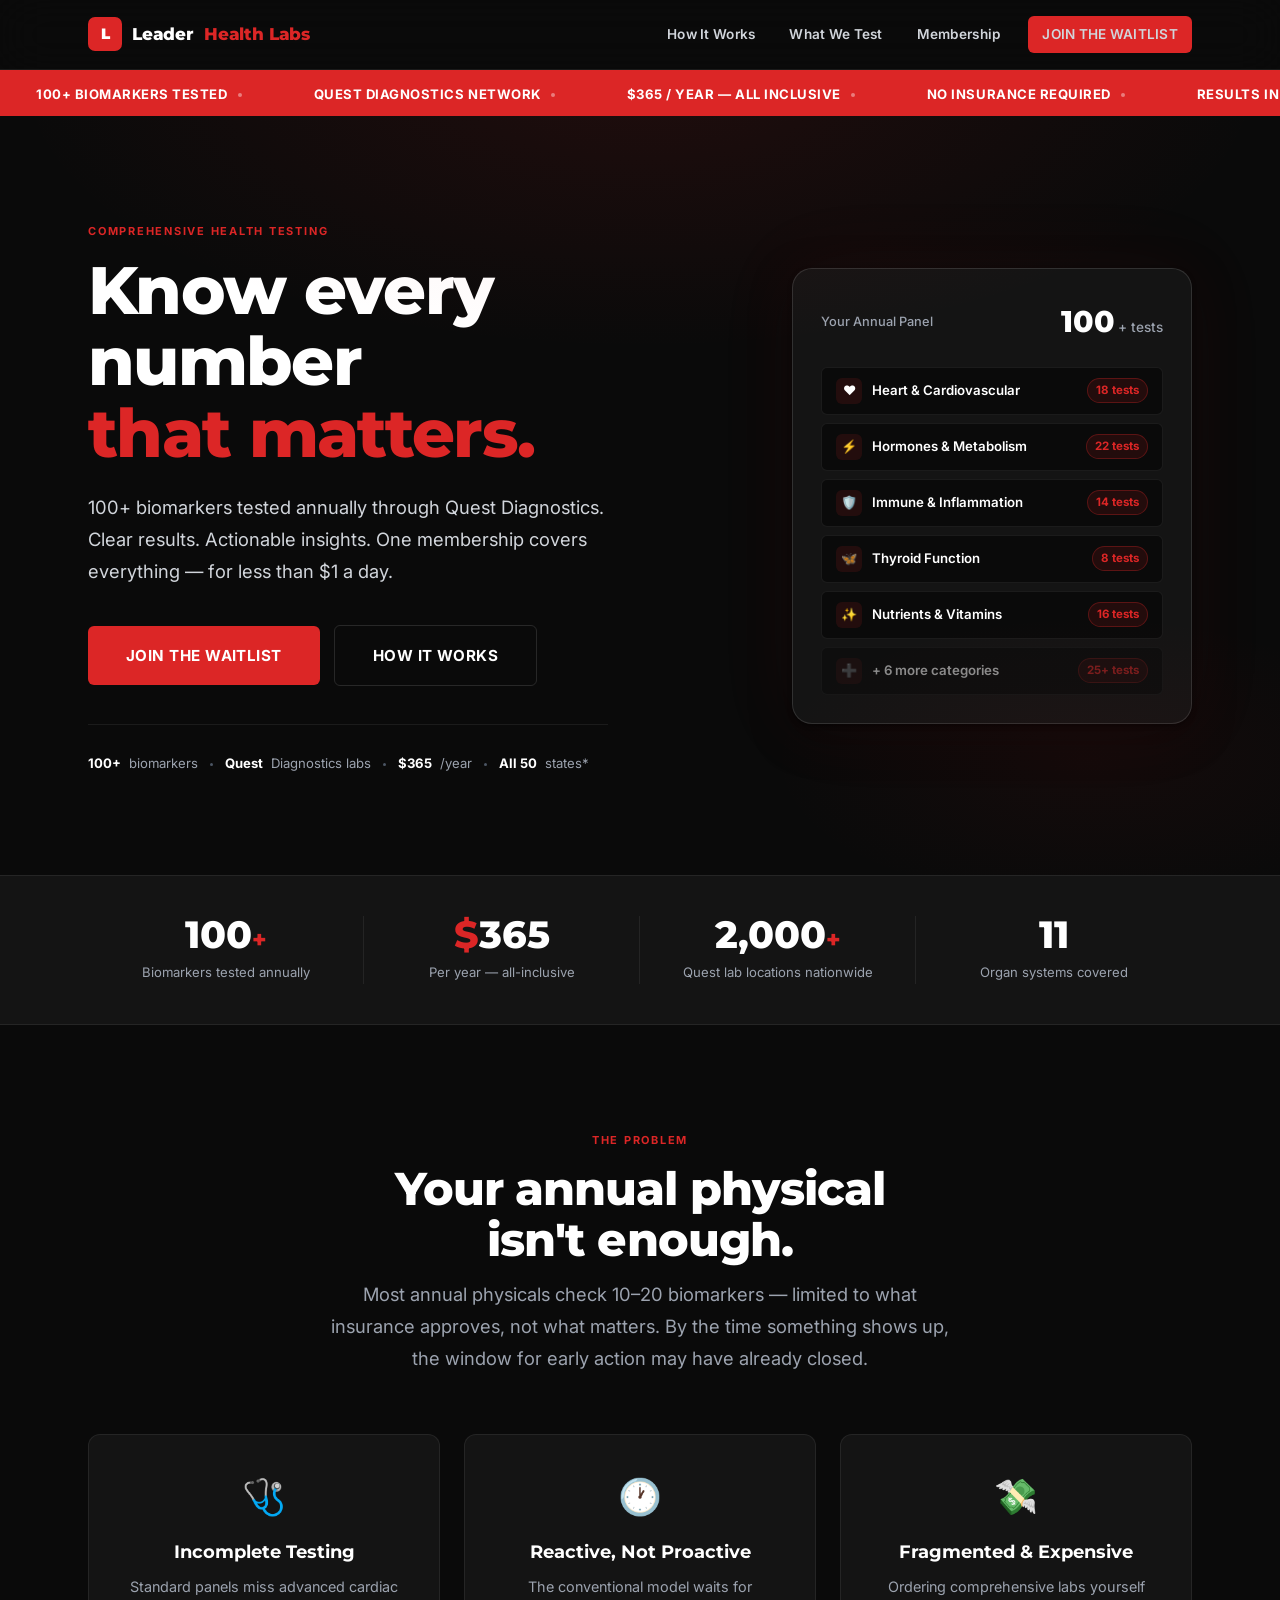
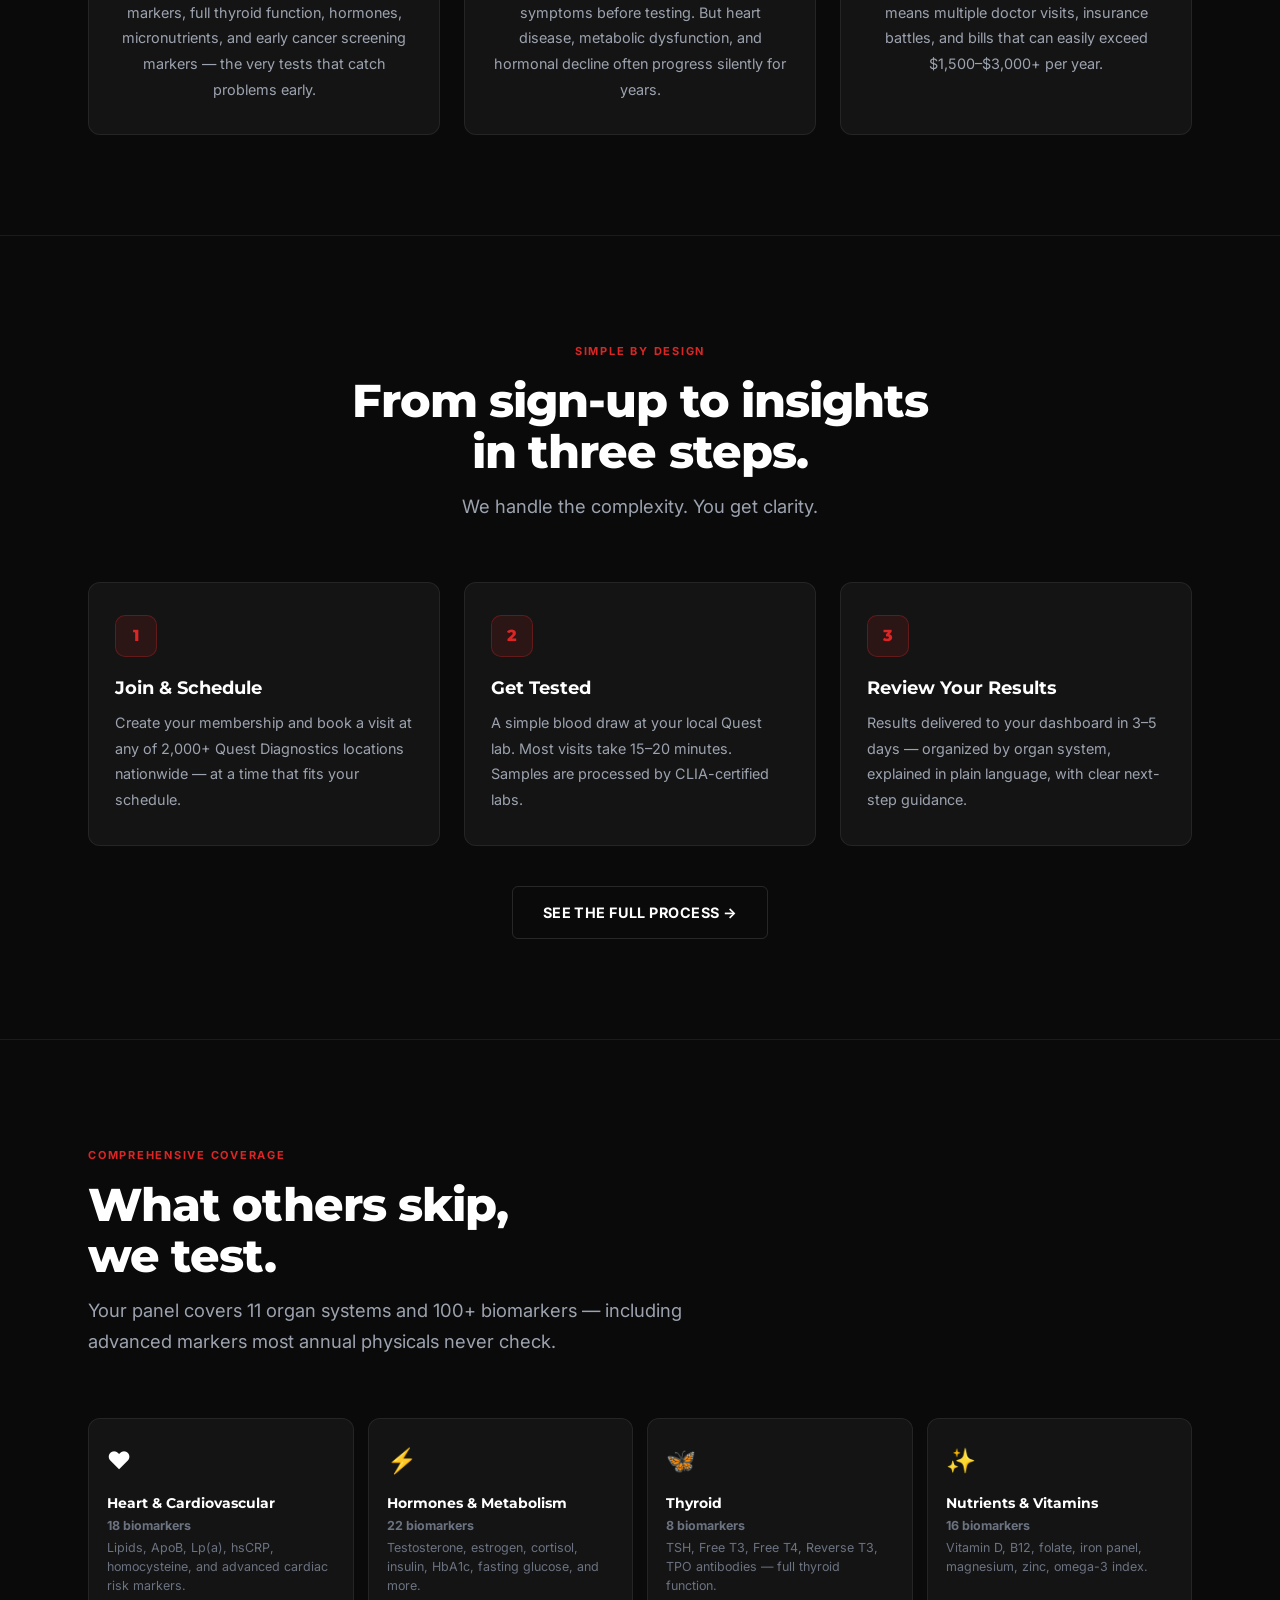
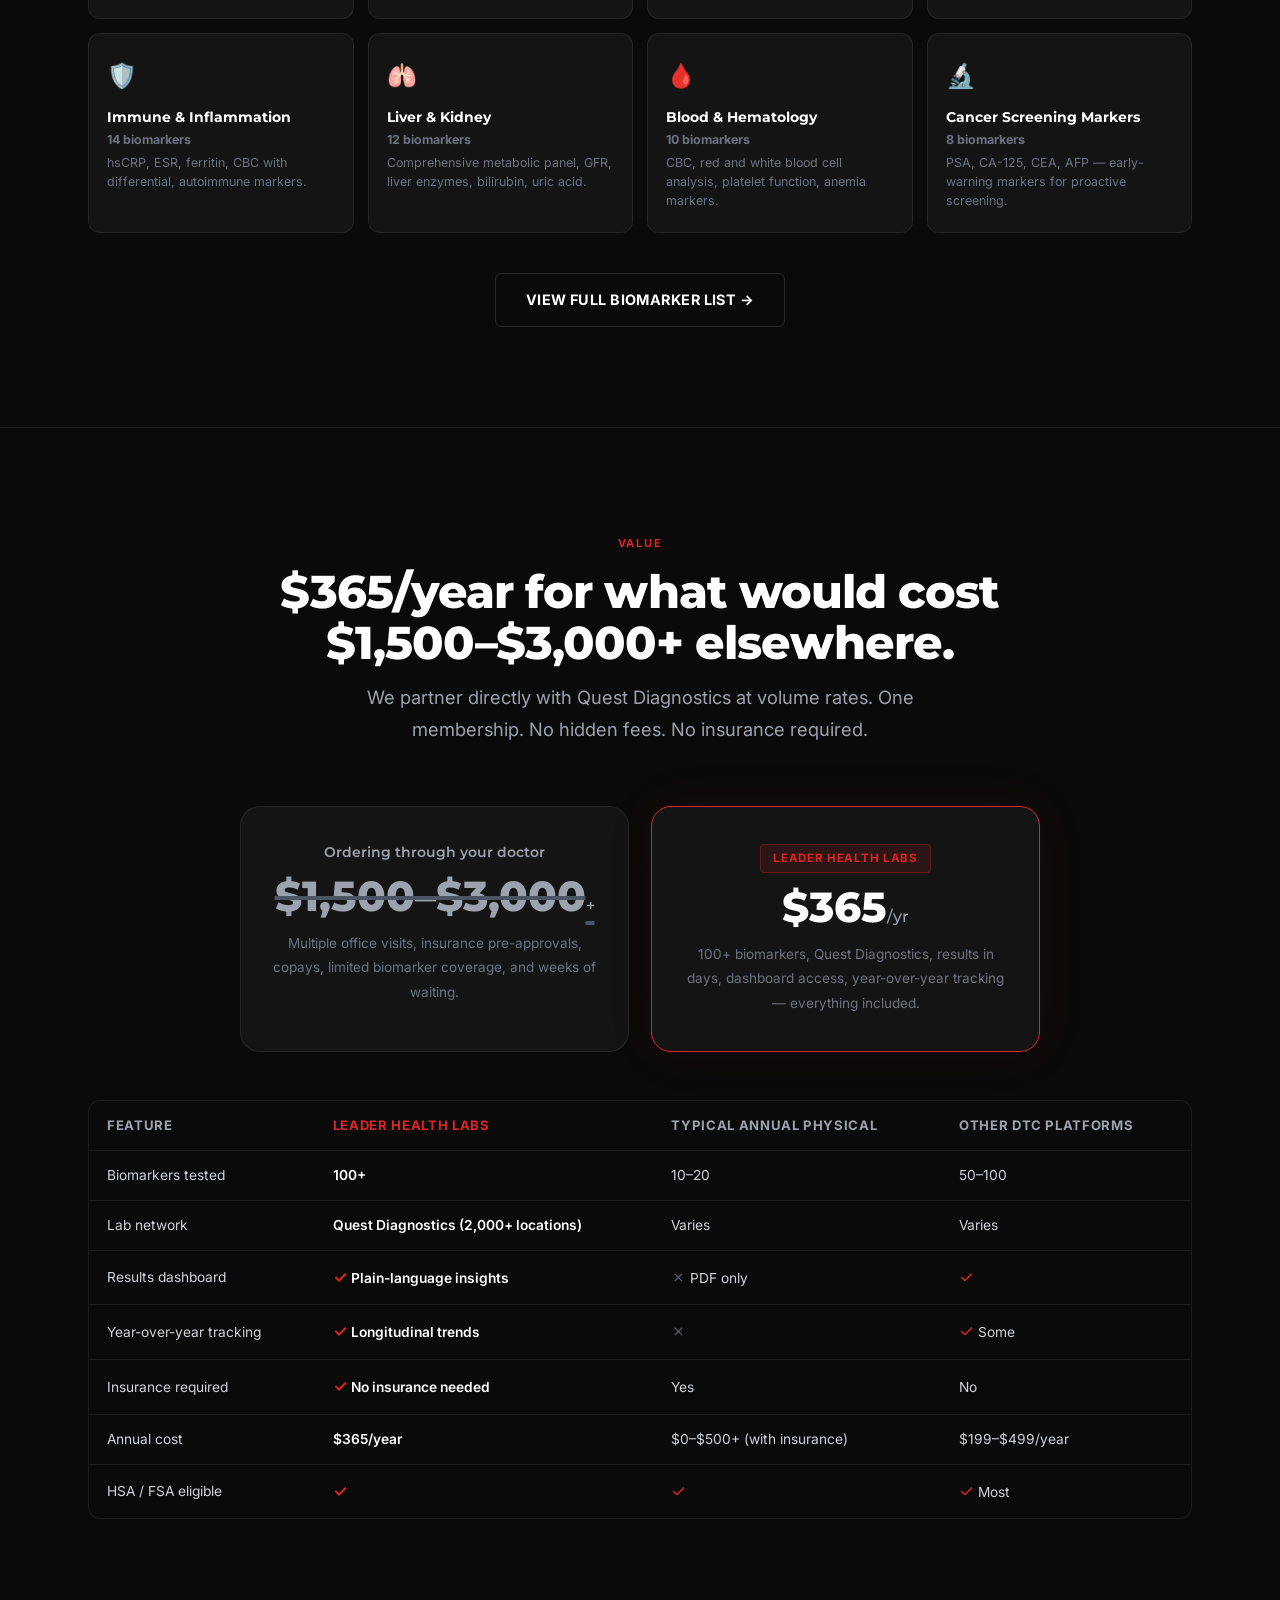
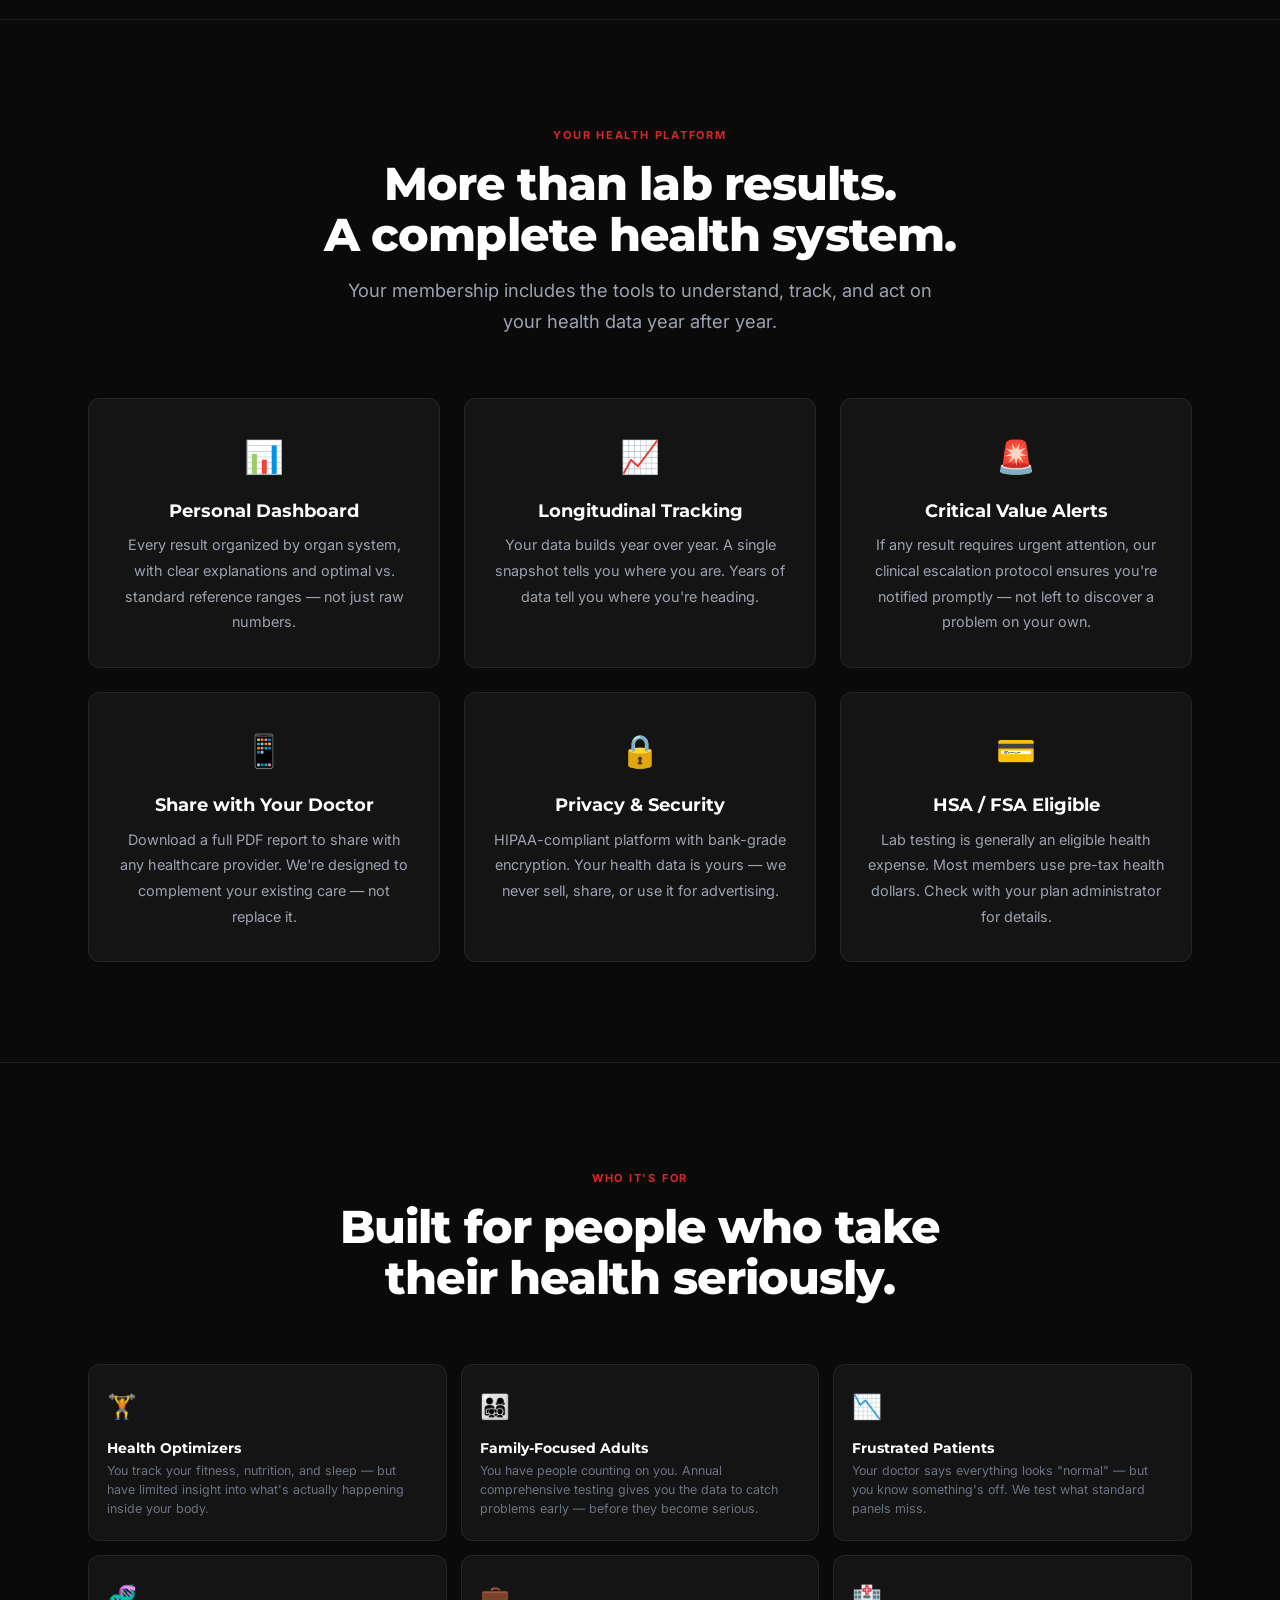
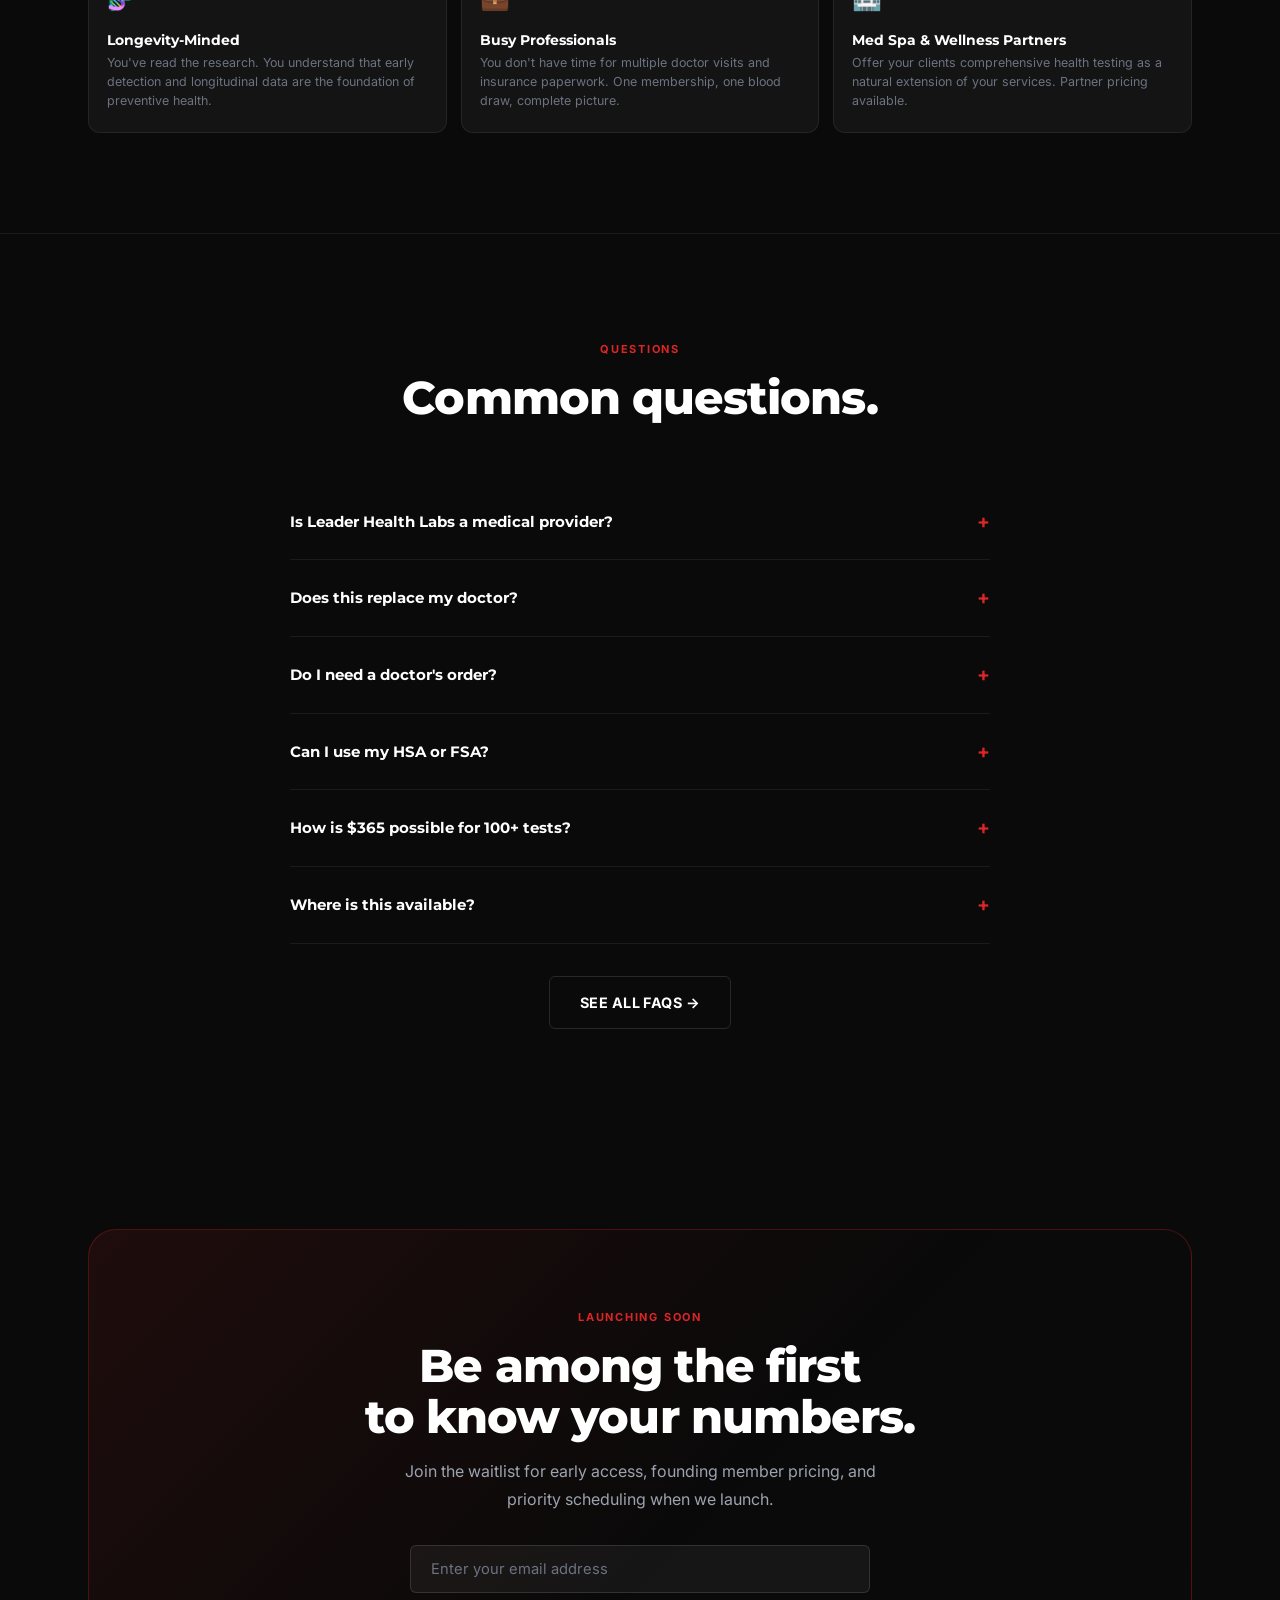
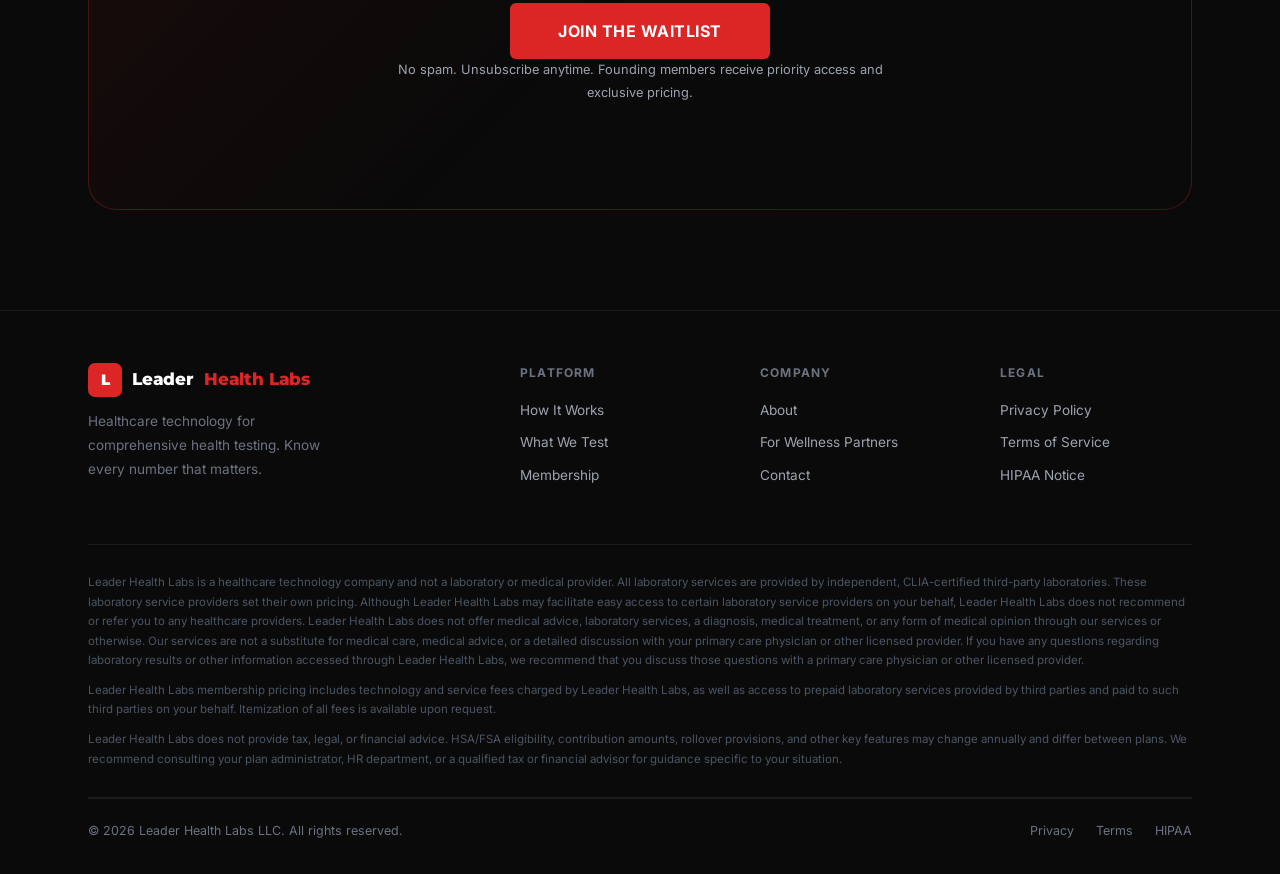
==== index.html @ d46fe55e "Initial Leader Health Labs Website" ====
<!DOCTYPE html>
<html lang="en">
<head>
  <meta charset="UTF-8">
  <meta name="viewport" content="width=device-width, initial-scale=1.0">
  <title>Leader Health Labs — Know Every Number That Matters</title>
  <meta name="description" content="100+ biomarkers. $365/year. Comprehensive health testing through Quest Diagnostics — results you can understand and act on.">
  <link rel="stylesheet" href="styles.css">
  <link rel="preconnect" href="https://fonts.googleapis.com">
  <link rel="preconnect" href="https://fonts.gstatic.com" crossorigin>
</head>
<body>

<!-- ===== NAVIGATION ===== -->
<nav>
  <div class="nav-inner">
    <a href="index.html" class="nav-logo">
      <div class="logo-mark">L</div>
      Leader <span>Health Labs</span>
    </a>
    <div class="nav-links" id="navLinks">
      <a href="how-it-works.html">How It Works</a>
      <a href="what-we-test.html">What We Test</a>
      <a href="membership.html">Membership</a>
      <a href="#waitlist" class="btn btn-primary nav-cta">Join the Waitlist</a>
    </div>
    <button class="nav-toggle" onclick="document.getElementById('navLinks').classList.toggle('open')" aria-label="Menu">
      <svg width="22" height="22" viewBox="0 0 24 24" fill="none" stroke="currentColor" stroke-width="2"><line x1="3" y1="6" x2="21" y2="6"/><line x1="3" y1="12" x2="21" y2="12"/><line x1="3" y1="18" x2="21" y2="18"/></svg>
    </button>
  </div>
</nav>

<!-- ===== TICKER BAR ===== -->
<div class="ticker-bar">
  <div class="ticker-inner">
    <span class="ticker-item">100+ Biomarkers Tested <span class="ticker-dot"></span></span>
    <span class="ticker-item">Quest Diagnostics Network <span class="ticker-dot"></span></span>
    <span class="ticker-item">$365 / Year — All Inclusive <span class="ticker-dot"></span></span>
    <span class="ticker-item">No Insurance Required <span class="ticker-dot"></span></span>
    <span class="ticker-item">Results in 3–5 Days <span class="ticker-dot"></span></span>
    <span class="ticker-item">2,000+ Lab Locations <span class="ticker-dot"></span></span>
    <span class="ticker-item">100+ Biomarkers Tested <span class="ticker-dot"></span></span>
    <span class="ticker-item">Quest Diagnostics Network <span class="ticker-dot"></span></span>
    <span class="ticker-item">$365 / Year — All Inclusive <span class="ticker-dot"></span></span>
    <span class="ticker-item">No Insurance Required <span class="ticker-dot"></span></span>
    <span class="ticker-item">Results in 3–5 Days <span class="ticker-dot"></span></span>
    <span class="ticker-item">2,000+ Lab Locations <span class="ticker-dot"></span></span>
  </div>
</div>

<!-- ===== HERO ===== -->
<section class="hero">
  <div class="hero-bg"></div>
  <div class="container">
    <div class="hero-grid">
      <div class="hero-content">
        <div class="eyebrow">Comprehensive Health Testing</div>
        <h1>Know every number<br><em>that matters.</em></h1>
        <p class="lead">100+ biomarkers tested annually through Quest Diagnostics. Clear results. Actionable insights. One membership covers everything — for less than $1 a day.</p>
        <div class="hero-actions">
          <a href="#waitlist" class="btn btn-primary btn-lg">Join the Waitlist</a>
          <a href="how-it-works.html" class="btn btn-outline btn-lg">How It Works</a>
        </div>
        <div class="hero-trust">
          <div class="hero-trust-item"><strong>100+</strong> biomarkers</div>
          <div class="trust-dot"></div>
          <div class="hero-trust-item"><strong>Quest</strong> Diagnostics labs</div>
          <div class="trust-dot"></div>
          <div class="hero-trust-item"><strong>$365</strong>/year</div>
          <div class="trust-dot"></div>
          <div class="hero-trust-item"><strong>All 50</strong> states*</div>
        </div>
      </div>

      <div class="hero-visual">
        <div class="biomarker-card">
          <div class="biomarker-card-header">
            <h4>Your Annual Panel</h4>
            <div>
              <div class="biomarker-count">100<span>+ tests</span></div>
            </div>
          </div>
          <div class="biomarker-rows">
            <div class="biomarker-row">
              <div class="biomarker-row-left">
                <div class="bm-icon">❤️</div>
                <span class="bm-name">Heart &amp; Cardiovascular</span>
              </div>
              <span class="bm-count">18 tests</span>
            </div>
            <div class="biomarker-row">
              <div class="biomarker-row-left">
                <div class="bm-icon">⚡</div>
                <span class="bm-name">Hormones &amp; Metabolism</span>
              </div>
              <span class="bm-count">22 tests</span>
            </div>
            <div class="biomarker-row">
              <div class="biomarker-row-left">
                <div class="bm-icon">🛡️</div>
                <span class="bm-name">Immune &amp; Inflammation</span>
              </div>
              <span class="bm-count">14 tests</span>
            </div>
            <div class="biomarker-row">
              <div class="biomarker-row-left">
                <div class="bm-icon">🦋</div>
                <span class="bm-name">Thyroid Function</span>
              </div>
              <span class="bm-count">8 tests</span>
            </div>
            <div class="biomarker-row">
              <div class="biomarker-row-left">
                <div class="bm-icon">✨</div>
                <span class="bm-name">Nutrients &amp; Vitamins</span>
              </div>
              <span class="bm-count">16 tests</span>
            </div>
            <div class="biomarker-row" style="opacity:0.5;">
              <div class="biomarker-row-left">
                <div class="bm-icon">➕</div>
                <span class="bm-name">+ 6 more categories</span>
              </div>
              <span class="bm-count">25+ tests</span>
            </div>
          </div>
        </div>
      </div>
    </div>
  </div>
</section>

<!-- ===== STAT BAR ===== -->
<div class="stat-bar">
  <div class="container">
    <div class="stat-grid">
      <div class="stat-item">
        <div class="stat-value">100<span style="font-size:1.5rem">+</span></div>
        <div class="stat-label">Biomarkers tested annually</div>
      </div>
      <div class="stat-item">
        <div class="stat-value"><span>$</span>365</div>
        <div class="stat-label">Per year — all-inclusive</div>
      </div>
      <div class="stat-item">
        <div class="stat-value">2,000<span style="font-size:1.5rem">+</span></div>
        <div class="stat-label">Quest lab locations nationwide</div>
      </div>
      <div class="stat-item">
        <div class="stat-value">11</div>
        <div class="stat-label">Organ systems covered</div>
      </div>
    </div>
  </div>
</div>

<!-- ===== THE PROBLEM ===== -->
<section class="section">
  <div class="container">
    <div class="section-header centered">
      <div class="eyebrow">The Problem</div>
      <h2>Your annual physical<br>isn't enough.</h2>
      <p class="lead">Most annual physicals check 10–20 biomarkers — limited to what insurance approves, not what matters. By the time something shows up, the window for early action may have already closed.</p>
    </div>
    <div class="steps-grid">
      <div class="step-card fade-up" style="text-align:center;">
        <div style="font-size:2.2rem; margin-bottom:16px;">🩺</div>
        <h3>Incomplete Testing</h3>
        <p>Standard panels miss advanced cardiac markers, full thyroid function, hormones, micronutrients, and early cancer screening markers — the very tests that catch problems early.</p>
      </div>
      <div class="step-card fade-up" style="text-align:center;">
        <div style="font-size:2.2rem; margin-bottom:16px;">🕐</div>
        <h3>Reactive, Not Proactive</h3>
        <p>The conventional model waits for symptoms before testing. But heart disease, metabolic dysfunction, and hormonal decline often progress silently for years.</p>
      </div>
      <div class="step-card fade-up" style="text-align:center;">
        <div style="font-size:2.2rem; margin-bottom:16px;">💸</div>
        <h3>Fragmented &amp; Expensive</h3>
        <p>Ordering comprehensive labs yourself means multiple doctor visits, insurance battles, and bills that can easily exceed $1,500–$3,000+ per year.</p>
      </div>
    </div>
  </div>
</section>

<hr class="divider">

<!-- ===== HOW IT WORKS (Overview) ===== -->
<section class="section">
  <div class="container">
    <div class="section-header centered">
      <div class="eyebrow">Simple by Design</div>
      <h2>From sign-up to insights<br>in three steps.</h2>
      <p class="lead">We handle the complexity. You get clarity.</p>
    </div>
    <div class="steps-grid">
      <div class="step-card fade-up">
        <div class="step-number">1</div>
        <h3>Join &amp; Schedule</h3>
        <p>Create your membership and book a visit at any of 2,000+ Quest Diagnostics locations nationwide — at a time that fits your schedule.</p>
      </div>
      <div class="step-card fade-up">
        <div class="step-number">2</div>
        <h3>Get Tested</h3>
        <p>A simple blood draw at your local Quest lab. Most visits take 15–20 minutes. Samples are processed by CLIA-certified labs.</p>
      </div>
      <div class="step-card fade-up">
        <div class="step-number">3</div>
        <h3>Review Your Results</h3>
        <p>Results delivered to your dashboard in 3–5 days — organized by organ system, explained in plain language, with clear next-step guidance.</p>
      </div>
    </div>
    <div style="text-align:center; margin-top:40px;">
      <a href="how-it-works.html" class="btn btn-outline">See the Full Process →</a>
    </div>
  </div>
</section>

<hr class="divider">

<!-- ===== BIOMARKER CATEGORIES ===== -->
<section class="section">
  <div class="container">
    <div class="section-header">
      <div class="eyebrow">Comprehensive Coverage</div>
      <h2>What others skip,<br>we test.</h2>
      <p class="lead">Your panel covers 11 organ systems and 100+ biomarkers — including advanced markers most annual physicals never check.</p>
    </div>
    <div class="category-grid">
      <div class="category-card fade-up">
        <div class="category-icon">❤️</div>
        <h4>Heart &amp; Cardiovascular</h4>
        <p class="category-badge">18 biomarkers</p>
        <p>Lipids, ApoB, Lp(a), hsCRP, homocysteine, and advanced cardiac risk markers.</p>
      </div>
      <div class="category-card fade-up">
        <div class="category-icon">⚡</div>
        <h4>Hormones &amp; Metabolism</h4>
        <p class="category-badge">22 biomarkers</p>
        <p>Testosterone, estrogen, cortisol, insulin, HbA1c, fasting glucose, and more.</p>
      </div>
      <div class="category-card fade-up">
        <div class="category-icon">🦋</div>
        <h4>Thyroid</h4>
        <p class="category-badge">8 biomarkers</p>
        <p>TSH, Free T3, Free T4, Reverse T3, TPO antibodies — full thyroid function.</p>
      </div>
      <div class="category-card fade-up">
        <div class="category-icon">✨</div>
        <h4>Nutrients &amp; Vitamins</h4>
        <p class="category-badge">16 biomarkers</p>
        <p>Vitamin D, B12, folate, iron panel, magnesium, zinc, omega-3 index.</p>
      </div>
      <div class="category-card fade-up">
        <div class="category-icon">🛡️</div>
        <h4>Immune &amp; Inflammation</h4>
        <p class="category-badge">14 biomarkers</p>
        <p>hsCRP, ESR, ferritin, CBC with differential, autoimmune markers.</p>
      </div>
      <div class="category-card fade-up">
        <div class="category-icon">🫁</div>
        <h4>Liver &amp; Kidney</h4>
        <p class="category-badge">12 biomarkers</p>
        <p>Comprehensive metabolic panel, GFR, liver enzymes, bilirubin, uric acid.</p>
      </div>
      <div class="category-card fade-up">
        <div class="category-icon">🩸</div>
        <h4>Blood &amp; Hematology</h4>
        <p class="category-badge">10 biomarkers</p>
        <p>CBC, red and white blood cell analysis, platelet function, anemia markers.</p>
      </div>
      <div class="category-card fade-up">
        <div class="category-icon">🔬</div>
        <h4>Cancer Screening Markers</h4>
        <p class="category-badge">8 biomarkers</p>
        <p>PSA, CA-125, CEA, AFP — early-warning markers for proactive screening.</p>
      </div>
    </div>
    <div style="text-align:center; margin-top:40px;">
      <a href="what-we-test.html" class="btn btn-outline">View Full Biomarker List →</a>
    </div>
  </div>
</section>

<hr class="divider">

<!-- ===== VALUE COMPARISON ===== -->
<section class="section">
  <div class="container">
    <div class="section-header centered">
      <div class="eyebrow">Value</div>
      <h2>$365/year for what would cost<br>$1,500–$3,000+ elsewhere.</h2>
      <p class="lead">We partner directly with Quest Diagnostics at volume rates. One membership. No hidden fees. No insurance required.</p>
    </div>

    <!-- Savings Visual -->
    <div class="savings-compare fade-up">
      <div class="savings-col savings-col-other">
        <h4>Ordering through your doctor</h4>
        <div class="savings-price">$1,500–$3,000<span>+</span></div>
        <p>Multiple office visits, insurance pre-approvals, copays, limited biomarker coverage, and weeks of waiting.</p>
      </div>
      <div class="savings-col savings-col-lhl">
        <div class="tag" style="margin-bottom:14px;">Leader Health Labs</div>
        <div class="savings-price">$365<span>/yr</span></div>
        <p>100+ biomarkers, Quest Diagnostics, results in days, dashboard access, year-over-year tracking — everything included.</p>
      </div>
    </div>

    <!-- Comparison Table -->
    <div style="overflow-x: auto; border-radius: var(--radius); border: 1px solid var(--border); margin-top: 48px;">
      <table class="compare-table">
        <thead>
          <tr>
            <th>Feature</th>
            <th class="highlight">Leader Health Labs</th>
            <th>Typical Annual Physical</th>
            <th>Other DTC Platforms</th>
          </tr>
        </thead>
        <tbody>
          <tr>
            <td>Biomarkers tested</td>
            <td class="highlight">100+</td>
            <td>10–20</td>
            <td>50–100</td>
          </tr>
          <tr>
            <td>Lab network</td>
            <td class="highlight">Quest Diagnostics (2,000+ locations)</td>
            <td>Varies</td>
            <td>Varies</td>
          </tr>
          <tr>
            <td>Results dashboard</td>
            <td class="highlight"><span class="check-yes">✓</span> Plain-language insights</td>
            <td><span class="check-no">✗</span> PDF only</td>
            <td><span class="check-yes">✓</span></td>
          </tr>
          <tr>
            <td>Year-over-year tracking</td>
            <td class="highlight"><span class="check-yes">✓</span> Longitudinal trends</td>
            <td><span class="check-no">✗</span></td>
            <td><span class="check-yes">✓</span> Some</td>
          </tr>
          <tr>
            <td>Insurance required</td>
            <td class="highlight"><span class="check-yes">✓</span> No insurance needed</td>
            <td>Yes</td>
            <td>No</td>
          </tr>
          <tr>
            <td>Annual cost</td>
            <td class="highlight">$365/year</td>
            <td>$0–$500+ (with insurance)</td>
            <td>$199–$499/year</td>
          </tr>
          <tr>
            <td>HSA / FSA eligible</td>
            <td class="highlight"><span class="check-yes">✓</span></td>
            <td><span class="check-yes">✓</span></td>
            <td><span class="check-yes">✓</span> Most</td>
          </tr>
        </tbody>
      </table>
    </div>
  </div>
</section>

<hr class="divider">

<!-- ===== PLATFORM FEATURES ===== -->
<section class="section">
  <div class="container">
    <div class="section-header centered">
      <div class="eyebrow">Your Health Platform</div>
      <h2>More than lab results.<br>A complete health system.</h2>
      <p class="lead">Your membership includes the tools to understand, track, and act on your health data year after year.</p>
    </div>
    <div style="display: grid; grid-template-columns: repeat(3, 1fr); gap: 24px;">
      <div class="step-card fade-up" style="text-align:center;">
        <div style="font-size:2rem; margin-bottom:16px;">📊</div>
        <h3>Personal Dashboard</h3>
        <p>Every result organized by organ system, with clear explanations and optimal vs. standard reference ranges — not just raw numbers.</p>
      </div>
      <div class="step-card fade-up" style="text-align:center;">
        <div style="font-size:2rem; margin-bottom:16px;">📈</div>
        <h3>Longitudinal Tracking</h3>
        <p>Your data builds year over year. A single snapshot tells you where you are. Years of data tell you where you're heading.</p>
      </div>
      <div class="step-card fade-up" style="text-align:center;">
        <div style="font-size:2rem; margin-bottom:16px;">🚨</div>
        <h3>Critical Value Alerts</h3>
        <p>If any result requires urgent attention, our clinical escalation protocol ensures you're notified promptly — not left to discover a problem on your own.</p>
      </div>
      <div class="step-card fade-up" style="text-align:center;">
        <div style="font-size:2rem; margin-bottom:16px;">📱</div>
        <h3>Share with Your Doctor</h3>
        <p>Download a full PDF report to share with any healthcare provider. We're designed to complement your existing care — not replace it.</p>
      </div>
      <div class="step-card fade-up" style="text-align:center;">
        <div style="font-size:2rem; margin-bottom:16px;">🔒</div>
        <h3>Privacy &amp; Security</h3>
        <p>HIPAA-compliant platform with bank-grade encryption. Your health data is yours — we never sell, share, or use it for advertising.</p>
      </div>
      <div class="step-card fade-up" style="text-align:center;">
        <div style="font-size:2rem; margin-bottom:16px;">💳</div>
        <h3>HSA / FSA Eligible</h3>
        <p>Lab testing is generally an eligible health expense. Most members use pre-tax health dollars. Check with your plan administrator for details.</p>
      </div>
    </div>
  </div>
</section>

<hr class="divider">

<!-- ===== WHO IT'S FOR ===== -->
<section class="section">
  <div class="container">
    <div class="section-header centered">
      <div class="eyebrow">Who It's For</div>
      <h2>Built for people who take<br>their health seriously.</h2>
    </div>
    <div class="category-grid" style="grid-template-columns: repeat(3, 1fr);">
      <div class="category-card fade-up">
        <div class="category-icon">🏋️</div>
        <h4>Health Optimizers</h4>
        <p>You track your fitness, nutrition, and sleep — but have limited insight into what's actually happening inside your body.</p>
      </div>
      <div class="category-card fade-up">
        <div class="category-icon">👨‍👩‍👧‍👦</div>
        <h4>Family-Focused Adults</h4>
        <p>You have people counting on you. Annual comprehensive testing gives you the data to catch problems early — before they become serious.</p>
      </div>
      <div class="category-card fade-up">
        <div class="category-icon">📉</div>
        <h4>Frustrated Patients</h4>
        <p>Your doctor says everything looks "normal" — but you know something's off. We test what standard panels miss.</p>
      </div>
      <div class="category-card fade-up">
        <div class="category-icon">🧬</div>
        <h4>Longevity-Minded</h4>
        <p>You've read the research. You understand that early detection and longitudinal data are the foundation of preventive health.</p>
      </div>
      <div class="category-card fade-up">
        <div class="category-icon">💼</div>
        <h4>Busy Professionals</h4>
        <p>You don't have time for multiple doctor visits and insurance paperwork. One membership, one blood draw, complete picture.</p>
      </div>
      <div class="category-card fade-up">
        <div class="category-icon">🏥</div>
        <h4>Med Spa &amp; Wellness Partners</h4>
        <p>Offer your clients comprehensive health testing as a natural extension of your services. Partner pricing available.</p>
      </div>
    </div>
  </div>
</section>

<hr class="divider">

<!-- ===== FAQ (Homepage) ===== -->
<section class="section">
  <div class="container">
    <div class="section-header centered">
      <div class="eyebrow">Questions</div>
      <h2>Common questions.</h2>
    </div>
    <div class="faq-list">
      <div class="faq-item" onclick="this.classList.toggle('open')">
        <div class="faq-question">Is Leader Health Labs a medical provider?</div>
        <div class="faq-answer">Leader Health Labs is a healthcare technology company. We are not a laboratory or medical provider. All laboratory services are provided by independent, CLIA-certified laboratories through Quest Diagnostics. We facilitate easy access to comprehensive lab testing on your behalf. If you have questions about your results, we recommend discussing them with your primary care physician or other licensed provider.</div>
      </div>
      <div class="faq-item" onclick="this.classList.toggle('open')">
        <div class="faq-question">Does this replace my doctor?</div>
        <div class="faq-answer">No. Leader Health Labs is designed to complement your existing healthcare — not replace it. Your results are yours to share with any healthcare provider. We encourage you to review your results with your primary care physician for personalized medical advice, diagnosis, or treatment.</div>
      </div>
      <div class="faq-item" onclick="this.classList.toggle('open')">
        <div class="faq-question">Do I need a doctor's order?</div>
        <div class="faq-answer">No. Your membership includes the necessary physician authorization for testing through our affiliated medical practice. You don't need to visit your own doctor first.</div>
      </div>
      <div class="faq-item" onclick="this.classList.toggle('open')">
        <div class="faq-question">Can I use my HSA or FSA?</div>
        <div class="faq-answer">Lab testing is generally an eligible HSA/FSA expense. We recommend confirming with your plan administrator. Please note that HSA/FSA eligibility, contribution amounts, and provisions may change annually and differ between plans.</div>
      </div>
      <div class="faq-item" onclick="this.classList.toggle('open')">
        <div class="faq-question">How is $365 possible for 100+ tests?</div>
        <div class="faq-answer">We partner directly with Quest Diagnostics at volume rates. Because we order comprehensive panels in bulk, we access pricing that individual patients cannot. Your $365 membership covers what would otherwise cost $1,500–$3,000+ if ordered individually through a doctor's office.</div>
      </div>
      <div class="faq-item" onclick="this.classList.toggle('open')">
        <div class="faq-question">Where is this available?</div>
        <div class="faq-answer">We are launching initially in Texas, with expansion to additional states planned for 2026–2027. Quest Diagnostics has 2,000+ locations nationwide, which will support our expansion. Join the waitlist to be notified when we launch in your area.</div>
      </div>
    </div>
    <div style="text-align:center; margin-top:32px;">
      <a href="membership.html" class="btn btn-outline">See All FAQs →</a>
    </div>
  </div>
</section>

<!-- ===== WAITLIST CTA ===== -->
<section class="section" id="waitlist">
  <div class="container">
    <div class="cta-band">
      <div class="eyebrow">Launching Soon</div>
      <h2>Be among the first<br>to know your numbers.</h2>
      <p>Join the waitlist for early access, founding member pricing, and priority scheduling when we launch.</p>
      <form class="waitlist-form" onsubmit="handleWaitlist(event)">
        <input type="email" class="waitlist-input" placeholder="Enter your email address" required id="waitlistEmail">
        <button type="submit" class="btn btn-primary btn-lg">Join the Waitlist</button>
      </form>
      <p class="cta-note">No spam. Unsubscribe anytime. Founding members receive priority access and exclusive pricing.</p>
    </div>
  </div>
</section>

<!-- ===== FOOTER ===== -->
<footer>
  <div class="container">
    <div class="footer-inner">
      <div class="footer-brand">
        <a href="index.html" class="nav-logo">
          <div class="logo-mark">L</div>
          Leader <span>Health Labs</span>
        </a>
        <p>Healthcare technology for comprehensive health testing. Know every number that matters.</p>
      </div>
      <div class="footer-col">
        <h5>Platform</h5>
        <a href="how-it-works.html">How It Works</a>
        <a href="what-we-test.html">What We Test</a>
        <a href="membership.html">Membership</a>
      </div>
      <div class="footer-col">
        <h5>Company</h5>
        <a href="#">About</a>
        <a href="#">For Wellness Partners</a>
        <a href="#">Contact</a>
      </div>
      <div class="footer-col">
        <h5>Legal</h5>
        <a href="#">Privacy Policy</a>
        <a href="#">Terms of Service</a>
        <a href="#">HIPAA Notice</a>
      </div>
    </div>

    <!-- Legal Disclaimer -->
    <div class="footer-disclaimer">
      <p>Leader Health Labs is a healthcare technology company and not a laboratory or medical provider. All laboratory services are provided by independent, CLIA-certified third-party laboratories. These laboratory service providers set their own pricing. Although Leader Health Labs may facilitate easy access to certain laboratory service providers on your behalf, Leader Health Labs does not recommend or refer you to any healthcare providers. Leader Health Labs does not offer medical advice, laboratory services, a diagnosis, medical treatment, or any form of medical opinion through our services or otherwise. Our services are not a substitute for medical care, medical advice, or a detailed discussion with your primary care physician or other licensed provider. If you have any questions regarding laboratory results or other information accessed through Leader Health Labs, we recommend that you discuss those questions with a primary care physician or other licensed provider.</p>
      <p>Leader Health Labs membership pricing includes technology and service fees charged by Leader Health Labs, as well as access to prepaid laboratory services provided by third parties and paid to such third parties on your behalf. Itemization of all fees is available upon request.</p>
      <p>Leader Health Labs does not provide tax, legal, or financial advice. HSA/FSA eligibility, contribution amounts, rollover provisions, and other key features may change annually and differ between plans. We recommend consulting your plan administrator, HR department, or a qualified tax or financial advisor for guidance specific to your situation.</p>
    </div>

    <div class="footer-bottom">
      <span>© 2026 Leader Health Labs LLC. All rights reserved.</span>
      <div class="footer-legal">
        <a href="#">Privacy</a>
        <a href="#">Terms</a>
        <a href="#">HIPAA</a>
      </div>
    </div>
  </div>
</footer>

<script>
  // Scroll animations
  const observer = new IntersectionObserver((entries) => {
    entries.forEach(e => { if (e.isIntersecting) e.target.classList.add('visible'); });
  }, { threshold: 0.1 });
  document.querySelectorAll('.fade-up').forEach(el => observer.observe(el));

  // FAQ toggle
  document.querySelectorAll('.faq-item').forEach(item => {
    item.style.cursor = 'pointer';
  });

  // Waitlist form
  function handleWaitlist(e) {
    e.preventDefault();
    const email = document.getElementById('waitlistEmail').value;
    const form = e.target;
    form.innerHTML = '<p style="color:var(--red); font-weight:600; font-size:1.05rem;">✓ You\'re on the list! We\'ll be in touch soon.</p>';
    console.log('Waitlist signup:', email);
  }
</script>
</body>
</html>
---- styles.css ----
/* =========================================
   Leader Health Labs — Global Stylesheet
   Matches leaderhealth.clinic red palette
   ========================================= */

@import url('https://fonts.googleapis.com/css2?family=Montserrat:wght@300;400;500;600;700;800;900&family=Inter:wght@300;400;500;600;700&display=swap');

/* --- Reset & Base --- */
*, *::before, *::after { box-sizing: border-box; margin: 0; padding: 0; }

:root {
  /* === Leader Health Color Palette — Red (matches leaderhealth.clinic) === */
  --bg-dark:       #0a0a0a;        /* Near-black — primary background */
  --bg-card:       #141414;        /* Card / section backgrounds */
  --bg-card-hover: #1c1c1c;
  --bg-mid:        #0f0f0f;
  --bg-light:      #1a1a1a;        /* Slightly lighter panels */

  /* Leader Health Red — primary brand accent */
  --red:           #DC2626;
  --red-light:     #EF4444;
  --red-dim:       rgba(220,38,38,0.12);
  --red-border:    rgba(220,38,38,0.30);

  /* Gold accent — secondary (science-backed, premium) */
  --gold:          #f59e0b;
  --gold-dim:      rgba(245,158,11,0.12);

  --white:         #ffffff;
  --gray-50:       #f8fafc;
  --gray-100:      #f1f5f9;
  --gray-300:      #d1d5db;
  --gray-400:      #9ca3af;
  --gray-500:      #6b7280;
  --gray-600:      #4b5563;

  --border:        rgba(255,255,255,0.07);
  --border-strong: rgba(255,255,255,0.12);
  --border-red:  rgba(220,38,38,0.30);

  --radius-sm:     6px;
  --radius:        12px;
  --radius-lg:     20px;
  --radius-xl:     28px;

  --shadow-card:   0 2px 4px rgba(0,0,0,0.5), 0 12px 40px rgba(0,0,0,0.35);
  --shadow-glow:   0 0 80px rgba(220,38,38,0.08);

  /* Typography — Montserrat for headings (matches medical/clinic aesthetic), Inter for body */
  --font-heading:  'Montserrat', -apple-system, sans-serif;
  --font-body:     'Inter', -apple-system, sans-serif;

  --max-w:         1160px;
  --nav-h:         70px;
}

html { scroll-behavior: smooth; font-size: 16px; }
body {
  font-family: var(--font-body);
  background: var(--bg-dark);
  color: var(--white);
  line-height: 1.65;
  -webkit-font-smoothing: antialiased;
}
a { color: inherit; text-decoration: none; }
img { display: block; max-width: 100%; }
ul { list-style: none; }

/* --- Layout --- */
.container { max-width: var(--max-w); margin: 0 auto; padding: 0 28px; }
.section    { padding: 100px 0; }
.section-sm { padding: 64px 0; }
.text-red     { color: var(--red); }
.text-gold   { color: var(--gold); }
.text-muted  { color: var(--gray-400); }
.text-center { text-align: center; }

/* --- Typography --- */
.eyebrow {
  display: inline-block;
  font-family: var(--font-body);
  font-size: 11px;
  font-weight: 700;
  letter-spacing: 0.16em;
  text-transform: uppercase;
  color: var(--red);
  margin-bottom: 14px;
}
h1, h2, h3, h4 { font-family: var(--font-heading); }
h1 { font-size: clamp(2.5rem, 5.5vw, 4.2rem); font-weight: 800; line-height: 1.07; letter-spacing: -0.025em; }
h2 { font-size: clamp(1.9rem, 3.8vw, 2.9rem); font-weight: 800; line-height: 1.1; letter-spacing: -0.02em; }
h3 { font-size: 1.2rem; font-weight: 700; line-height: 1.3; }
h4 { font-size: 0.95rem; font-weight: 700; line-height: 1.4; }
p  { color: var(--gray-300); line-height: 1.78; }
.lead { font-size: 1.15rem; color: var(--gray-300); line-height: 1.72; max-width: 620px; }

/* --- Marquee Ticker (myleaderhealth.com style) --- */
.ticker-bar {
  margin-top: var(--nav-h);
  background: var(--red);
  padding: 10px 0;
  overflow: hidden;
  white-space: nowrap;
}
.ticker-inner {
  display: inline-flex;
  animation: ticker 28s linear infinite;
  gap: 0;
}
.ticker-inner:hover { animation-play-state: paused; }
.ticker-item {
  display: inline-flex;
  align-items: center;
  gap: 10px;
  padding: 0 36px;
  font-family: var(--font-body);
  font-size: 0.82rem;
  font-weight: 700;
  letter-spacing: 0.04em;
  color: #fff;
  text-transform: uppercase;
}
.ticker-dot {
  width: 4px; height: 4px;
  background: rgba(255,255,255,0.4);
  border-radius: 50%;
  flex-shrink: 0;
}
@keyframes ticker {
  0%   { transform: translateX(0); }
  100% { transform: translateX(-50%); }
}

/* --- Buttons --- */
.btn {
  display: inline-flex;
  align-items: center;
  justify-content: center;
  gap: 8px;
  padding: 14px 30px;
  border-radius: 6px;
  font-family: var(--font-body);
  font-size: 0.9rem;
  font-weight: 700;
  letter-spacing: 0.03em;
  cursor: pointer;
  border: none;
  transition: all 0.2s ease;
  white-space: nowrap;
  text-transform: uppercase;
}
.btn-primary {
  background: var(--red);
  color: #fff;
}
.btn-primary:hover {
  background: var(--red-light);
  transform: translateY(-1px);
  box-shadow: 0 8px 28px rgba(220,38,38,0.40);
}
.btn-outline {
  background: transparent;
  color: var(--white);
  border: 1.5px solid var(--border-strong);
}
.btn-outline:hover { border-color: var(--red); color: var(--red); }
.btn-ghost {
  background: rgba(255,255,255,0.06);
  color: var(--white);
  border: 1px solid var(--border-strong);
}
.btn-ghost:hover { background: rgba(255,255,255,0.1); }
.btn-lg { padding: 17px 38px; font-size: 0.95rem; }

/* --- Navigation --- */
nav {
  position: fixed;
  top: 0; left: 0; right: 0;
  z-index: 100;
  height: var(--nav-h);
  display: flex;
  align-items: center;
  border-bottom: 1px solid var(--border);
  backdrop-filter: blur(24px);
  -webkit-backdrop-filter: blur(24px);
  background: rgba(10,10,10,0.90);
}
.nav-inner {
  display: flex;
  align-items: center;
  justify-content: space-between;
  width: 100%;
  max-width: var(--max-w);
  margin: 0 auto;
  padding: 0 28px;
}
.nav-logo {
  font-family: var(--font-heading);
  font-size: 1.05rem;
  font-weight: 800;
  letter-spacing: -0.01em;
  color: var(--white);
  display: flex;
  align-items: center;
  gap: 10px;
}
.nav-logo span { color: var(--red); }
.nav-logo .logo-mark {
  width: 34px; height: 34px;
  background: var(--red);
  border-radius: 7px;
  display: flex; align-items: center; justify-content: center;
  font-size: 15px; font-weight: 900;
  color: #fff;
  font-family: var(--font-heading);
}
.nav-links {
  display: flex;
  align-items: center;
  gap: 6px;
}
.nav-links a {
  padding: 7px 14px;
  border-radius: 6px;
  font-size: 0.85rem;
  font-weight: 600;
  color: var(--gray-300);
  letter-spacing: 0.02em;
  transition: all 0.15s;
}
.nav-links a:hover, .nav-links a.active { color: var(--white); background: rgba(255,255,255,0.06); }
.nav-cta { margin-left: 8px; }
.nav-toggle { display: none; background: none; border: none; color: var(--white); cursor: pointer; padding: 4px; }
@media (max-width: 768px) {
  .nav-links { display: none; }
  .nav-toggle { display: block; }
  .nav-links.open {
    display: flex; flex-direction: column;
    position: absolute; top: var(--nav-h); left: 0; right: 0;
    background: rgba(10,10,10,0.98);
    padding: 16px 24px 24px;
    border-bottom: 1px solid var(--border);
    gap: 4px;
  }
  .nav-links.open a { padding: 10px 12px; }
  .nav-cta { display: none; }
}

/* --- Hero --- */
.hero {
  padding: 100px 0 100px;
  position: relative;
  overflow: hidden;
}
.hero-bg {
  position: absolute; inset: 0;
  background:
    radial-gradient(ellipse 75% 55% at 50% -5%, rgba(220,38,38,0.10) 0%, transparent 65%),
    radial-gradient(ellipse 45% 35% at 85% 85%, rgba(185,28,28,0.06) 0%, transparent 55%);
  pointer-events: none;
}
.hero-grid {
  display: grid;
  grid-template-columns: 1fr 1fr;
  gap: 64px;
  align-items: center;
}
.hero-content { max-width: 580px; }
.hero h1 { margin-bottom: 22px; }
.hero h1 em { font-style: normal; color: var(--red); }
.hero .lead { margin-bottom: 38px; }
.hero-actions { display: flex; gap: 14px; flex-wrap: wrap; align-items: center; }
.hero-trust {
  display: flex; align-items: center; gap: 12px;
  margin-top: 38px; padding-top: 28px;
  border-top: 1px solid var(--border);
  flex-wrap: wrap;
}
.hero-trust-item { display: flex; align-items: center; gap: 8px; font-size: 0.82rem; color: var(--gray-400); }
.hero-trust-item strong { color: var(--white); }
.trust-dot { width: 3px; height: 3px; background: var(--gray-600); border-radius: 50%; }
.hero-visual { display: flex; justify-content: flex-end; }

/* Biomarker card */
.biomarker-card {
  background: var(--bg-card);
  border: 1px solid var(--border-strong);
  border-radius: var(--radius-lg);
  padding: 28px;
  width: 100%;
  max-width: 400px;
  box-shadow: var(--shadow-card), var(--shadow-glow);
}
.biomarker-card-header {
  display: flex; justify-content: space-between; align-items: center;
  margin-bottom: 20px;
}
.biomarker-card-header h4 { font-size: 0.8rem; color: var(--gray-400); font-weight: 500; font-family: var(--font-body); }
.biomarker-count { font-size: 1.9rem; font-weight: 800; color: var(--white); font-family: var(--font-heading); }
.biomarker-count span { font-size: 0.85rem; font-weight: 500; color: var(--gray-400); margin-left: 3px; font-family: var(--font-body); }
.biomarker-rows { display: flex; flex-direction: column; gap: 8px; }
.biomarker-row {
  display: flex; align-items: center; justify-content: space-between;
  padding: 10px 14px;
  background: var(--bg-dark);
  border-radius: var(--radius-sm);
  border: 1px solid var(--border);
  transition: border-color 0.15s;
}
.biomarker-row:hover { border-color: var(--border-red); }
.biomarker-row-left { display: flex; align-items: center; gap: 10px; }
.bm-icon { width: 26px; height: 26px; background: var(--red-dim); border-radius: 6px; display:flex; align-items:center; justify-content:center; font-size:13px; }
.bm-name { font-size: 0.83rem; font-weight: 600; font-family: var(--font-body); }
.bm-count { font-size: 0.72rem; color: var(--red); font-weight: 700; background: var(--red-dim); padding: 2px 8px; border-radius: 100px; border: 1px solid var(--red-border); }
@media (max-width: 900px) {
  .hero-grid { grid-template-columns: 1fr; gap: 48px; }
  .hero-visual { justify-content: center; }
  .biomarker-card { max-width: 100%; }
}

/* --- Stat Bar --- */
.stat-bar {
  background: var(--bg-card);
  border-top: 1px solid var(--border);
  border-bottom: 1px solid var(--border);
  padding: 40px 0;
}
.stat-grid { display: grid; grid-template-columns: repeat(4, 1fr); }
.stat-item { text-align: center; padding: 0 24px; border-right: 1px solid var(--border); }
.stat-item:last-child { border-right: none; }
.stat-value { font-family: var(--font-heading); font-size: 2.4rem; font-weight: 800; color: var(--white); line-height: 1; margin-bottom: 8px; }
.stat-value span { color: var(--red); }
.stat-label { font-size: 0.82rem; color: var(--gray-400); }
@media (max-width: 640px) {
  .stat-grid { grid-template-columns: repeat(2, 1fr); gap: 24px; }
  .stat-item { border-right: none; border-bottom: 1px solid var(--border); padding-bottom: 24px; }
  .stat-item:nth-child(3), .stat-item:nth-child(4) { border-bottom: none; }
}

/* --- Section Headers --- */
.section-header { margin-bottom: 60px; }
.section-header h2 { margin-bottom: 14px; }
.section-header .lead { color: var(--gray-400); }
.section-header.centered { text-align: center; }
.section-header.centered .lead { margin: 0 auto; }

/* --- Step Cards (How It Works) --- */
.steps-grid { display: grid; grid-template-columns: repeat(3, 1fr); gap: 24px; }
.step-card {
  background: var(--bg-card);
  border: 1px solid var(--border);
  border-radius: var(--radius);
  padding: 32px 26px;
  transition: border-color 0.2s, transform 0.2s;
}
.step-card:hover { border-color: var(--border-red); transform: translateY(-3px); }
.step-number {
  width: 42px; height: 42px;
  background: var(--red-dim);
  border: 1px solid var(--border-red);
  border-radius: 10px;
  display: flex; align-items: center; justify-content: center;
  font-family: var(--font-heading);
  font-size: 1rem; font-weight: 800; color: var(--red);
  margin-bottom: 20px;
}
.step-card h3 { margin-bottom: 10px; font-size: 1.1rem; }
.step-card p { font-size: 0.9rem; color: var(--gray-400); }
@media (max-width: 768px) { .steps-grid { grid-template-columns: 1fr; gap: 14px; } }

/* --- Biomarker Category Grid --- */
.category-grid { display: grid; grid-template-columns: repeat(4, 1fr); gap: 14px; }
.category-card {
  background: var(--bg-card);
  border: 1px solid var(--border);
  border-radius: var(--radius);
  padding: 22px 18px;
  transition: all 0.2s;
}
.category-card:hover { border-color: var(--border-red); background: var(--bg-card-hover); transform: translateY(-2px); }
.category-icon { font-size: 1.5rem; margin-bottom: 12px; }
.category-card h4 { margin-bottom: 4px; font-size: 0.9rem; }
.category-card p { font-size: 0.78rem; color: var(--gray-500); line-height: 1.5; margin-top: 4px; }
.category-badge { font-size: 0.7rem; color: var(--red); font-weight: 700; }
@media (max-width: 900px) { .category-grid { grid-template-columns: repeat(2, 1fr); } }
@media (max-width: 480px) { .category-grid { grid-template-columns: 1fr; } }

/* --- Physician Strip --- */
.physician-strip {
  background: var(--bg-card);
  border-radius: var(--radius-xl);
  border: 1px solid var(--border-strong);
  padding: 56px 60px;
  display: grid;
  grid-template-columns: 1fr 1fr;
  gap: 48px;
  align-items: center;
}
.physician-strip .eyebrow { margin-bottom: 12px; }
.physician-strip h2 { margin-bottom: 18px; }
.physician-strip p { margin-bottom: 22px; }
.physician-creds { display: flex; flex-direction: column; gap: 14px; }
.physician-cred { display: flex; align-items: flex-start; gap: 12px; }
.cred-icon { width: 36px; height: 36px; background: var(--red-dim); border: 1px solid var(--border-red); border-radius: 8px; flex-shrink: 0; display:flex; align-items:center; justify-content:center; font-size:15px; }
.cred-text h4 { font-size: 0.88rem; margin-bottom: 2px; }
.cred-text p { font-size: 0.8rem; color: var(--gray-500); margin: 0; }
.physician-quote {
  background: var(--bg-dark);
  border: 1px solid var(--border-red);
  border-radius: var(--radius);
  padding: 30px;
}
.physician-quote blockquote {
  font-size: 1.05rem;
  font-weight: 500;
  line-height: 1.72;
  color: var(--gray-100);
  margin-bottom: 22px;
  font-style: italic;
}
.physician-quote blockquote::before { content: '"'; color: var(--red); font-size: 1.4rem; line-height: 1; font-style: normal; }
.physician-sig { display: flex; align-items: center; gap: 14px; }
.physician-avatar {
  width: 46px; height: 46px;
  background: linear-gradient(135deg, var(--red) 0%, #B91C1C 100%);
  border-radius: 50%;
  display:flex; align-items:center; justify-content:center;
  font-family: var(--font-heading);
  font-size: 1rem; font-weight: 800; color: #fff;
}
.physician-sig-text h4 { font-size: 0.88rem; margin-bottom: 2px; }
.physician-sig-text p { font-size: 0.76rem; color: var(--gray-500); margin: 0; }
@media (max-width: 900px) {
  .physician-strip { grid-template-columns: 1fr; padding: 34px 26px; }
}

/* --- CTA Band --- */
.cta-band {
  background: linear-gradient(135deg, rgba(220,38,38,0.10) 0%, rgba(10,10,10,0) 55%);
  border: 1px solid var(--border-red);
  border-radius: var(--radius-xl);
  padding: 72px 60px;
  text-align: center;
}
.cta-band h2 { margin-bottom: 14px; }
.cta-band p { color: var(--gray-400); max-width: 500px; margin: 0 auto 32px; }
.cta-band .btn-primary { font-size: 1rem; padding: 18px 48px; }
.cta-note { margin-top: 14px; font-size: 0.8rem; color: var(--gray-500); }
@media (max-width: 768px) { .cta-band { padding: 48px 22px; } }

/* --- Waitlist Form --- */
.waitlist-form {
  display: flex; gap: 10px;
  max-width: 460px; margin: 0 auto;
  flex-wrap: wrap; justify-content: center;
}
.waitlist-input {
  flex: 1; min-width: 210px;
  padding: 14px 20px;
  background: rgba(255,255,255,0.05);
  border: 1.5px solid var(--border-strong);
  border-radius: 6px;
  font-size: 0.92rem; color: var(--white);
  font-family: var(--font-body); outline: none;
  transition: border-color 0.2s;
}
.waitlist-input::placeholder { color: var(--gray-500); }
.waitlist-input:focus { border-color: var(--red); }

/* --- Footer --- */
footer {
  border-top: 1px solid var(--border);
  padding: 52px 0 32px;
}
.footer-inner {
  display: grid;
  grid-template-columns: 2fr 1fr 1fr 1fr;
  gap: 48px;
  margin-bottom: 48px;
}
.footer-brand p { font-size: 0.85rem; color: var(--gray-500); margin-top: 12px; max-width: 250px; }
.footer-col h5 {
  font-family: var(--font-body);
  font-size: 0.75rem; font-weight: 700;
  letter-spacing: 0.10em; text-transform: uppercase;
  color: var(--gray-500); margin-bottom: 16px;
}
.footer-col a { display: block; font-size: 0.85rem; color: var(--gray-400); margin-bottom: 10px; transition: color 0.15s; }
.footer-col a:hover { color: var(--red); }
.footer-bottom {
  display: flex; justify-content: space-between; align-items: center;
  padding-top: 22px; border-top: 1px solid var(--border);
  font-size: 0.78rem; color: var(--gray-500);
  flex-wrap: wrap; gap: 12px;
}
.footer-legal a { color: var(--gray-500); margin-left: 18px; }
.footer-legal a:hover { color: var(--gray-300); }
@media (max-width: 768px) {
  .footer-inner { grid-template-columns: 1fr 1fr; gap: 28px; }
  .footer-bottom { flex-direction: column; text-align: center; }
}
@media (max-width: 480px) { .footer-inner { grid-template-columns: 1fr; } }

/* --- Page Hero (inner pages) --- */
.page-hero {
  padding: 80px 0 80px;
  background: radial-gradient(ellipse 65% 45% at 50% 0%, rgba(220,38,38,0.09) 0%, transparent 65%);
  text-align: center;
}
.page-hero h1 { margin-bottom: 14px; }
.page-hero .lead { margin: 0 auto; color: var(--gray-400); }

/* --- Process Steps (How It Works page) --- */
.process-step {
  display: grid; grid-template-columns: 72px 1fr;
  gap: 28px; align-items: start;
  padding: 38px 0;
  border-bottom: 1px solid var(--border);
}
.process-step:last-child { border-bottom: none; }
.process-num {
  width: 52px; height: 52px;
  background: var(--red-dim);
  border: 1px solid var(--border-red);
  border-radius: 12px;
  display: flex; align-items: center; justify-content: center;
  font-family: var(--font-heading);
  font-size: 1.3rem; font-weight: 800; color: var(--red);
  flex-shrink: 0;
}
.process-content h3 { margin-bottom: 10px; font-size: 1.25rem; }
.process-content p { color: var(--gray-400); margin-bottom: 14px; }
.process-detail { display: flex; flex-wrap: wrap; gap: 8px; margin-top: 14px; }
.process-tag {
  padding: 4px 12px;
  background: var(--bg-card);
  border: 1px solid var(--border);
  border-radius: 4px;
  font-size: 0.76rem;
  color: var(--gray-300);
}
@media (max-width: 640px) { .process-step { grid-template-columns: 1fr; } }

/* --- Test Categories (What We Test page) --- */
.test-category { margin-bottom: 52px; }
.test-category-header {
  display: flex; align-items: center; gap: 16px;
  margin-bottom: 22px; padding-bottom: 18px;
  border-bottom: 1px solid var(--border);
}
.test-category-icon {
  width: 46px; height: 46px;
  background: var(--red-dim);
  border: 1px solid var(--border-red);
  border-radius: 11px;
  display: flex; align-items: center; justify-content: center;
  font-size: 1.2rem;
}
.test-category-header h3 { margin-bottom: 3px; }
.test-category-header p { font-size: 0.83rem; color: var(--gray-500); margin: 0; }
.test-grid { display: grid; grid-template-columns: repeat(3, 1fr); gap: 8px; }
.test-item {
  background: var(--bg-card);
  border: 1px solid var(--border);
  border-radius: var(--radius-sm);
  padding: 10px 14px;
  font-size: 0.83rem;
  color: var(--gray-300);
  display: flex; align-items: center; gap: 8px;
  transition: border-color 0.15s;
}
.test-item:hover { border-color: var(--border-red); }
.test-item::before { content: ''; width: 5px; height: 5px; background: var(--red); border-radius: 50%; flex-shrink: 0; }
@media (max-width: 640px) { .test-grid { grid-template-columns: 1fr 1fr; } }

/* --- Pricing --- */
.pricing-grid { display: grid; grid-template-columns: 1fr 1fr; gap: 22px; }
.pricing-card {
  background: var(--bg-card);
  border: 1px solid var(--border);
  border-radius: var(--radius-lg);
  padding: 38px 34px;
  position: relative;
  transition: border-color 0.2s;
}
.pricing-card.featured {
  border-color: var(--red);
  box-shadow: 0 0 50px rgba(220,38,38,0.10);
}
.pricing-badge {
  position: absolute; top: -13px; left: 50%; transform: translateX(-50%);
  background: var(--red); color: #fff;
  font-size: 0.72rem; font-weight: 800;
  letter-spacing: 0.08em; text-transform: uppercase;
  padding: 4px 18px; border-radius: 4px; white-space: nowrap;
}
.pricing-label { font-size: 0.75rem; font-weight: 700; letter-spacing: 0.10em; text-transform: uppercase; color: var(--gray-400); margin-bottom: 12px; }
.pricing-price { display: flex; align-items: baseline; gap: 4px; margin-bottom: 6px; }
.pricing-price .amount { font-family: var(--font-heading); font-size: 3rem; font-weight: 800; line-height: 1; }
.pricing-price .period { font-size: 0.95rem; color: var(--gray-400); }
.pricing-subtext { font-size: 0.8rem; color: var(--gray-500); margin-bottom: 26px; }
.pricing-divider { border: none; border-top: 1px solid var(--border); margin: 22px 0; }
.pricing-features { display: flex; flex-direction: column; gap: 11px; margin-bottom: 28px; }
.pricing-feature { display: flex; align-items: flex-start; gap: 10px; font-size: 0.86rem; color: var(--gray-300); }
.pricing-feature .check { color: var(--red); font-size: 1rem; flex-shrink: 0; margin-top: 1px; }
.pricing-cta { width: 100%; text-align: center; }
@media (max-width: 768px) { .pricing-grid { grid-template-columns: 1fr; } }

/* --- FAQ --- */
.faq-list { max-width: 700px; margin: 0 auto; }
.faq-item { border-bottom: 1px solid var(--border); padding: 22px 0; }
.faq-question {
  font-family: var(--font-heading);
  font-size: 0.95rem; font-weight: 700;
  color: var(--white); cursor: pointer;
  display: flex; justify-content: space-between; align-items: center;
  gap: 16px; user-select: none;
}
.faq-question::after { content: '+'; font-size: 1.2rem; color: var(--red); flex-shrink: 0; font-family: var(--font-body); }
.faq-answer { font-size: 0.88rem; color: var(--gray-400); margin-top: 12px; line-height: 1.78; }

/* --- Comparison Table --- */
.compare-table { width: 100%; border-collapse: collapse; }
.compare-table th {
  padding: 14px 18px;
  text-align: left; font-size: 0.82rem; font-weight: 700;
  letter-spacing: 0.05em; text-transform: uppercase;
  color: var(--gray-400); border-bottom: 1px solid var(--border);
}
.compare-table th.highlight { color: var(--red); }
.compare-table td { padding: 13px 18px; font-size: 0.86rem; color: var(--gray-300); border-bottom: 1px solid var(--border); }
.compare-table td.highlight { color: var(--white); font-weight: 600; }
.compare-table tr:last-child td { border-bottom: none; }
.check-yes { color: var(--red); font-size: 1.05rem; }
.check-no  { color: var(--gray-600); font-size: 1.05rem; }

/* --- Utility --- */
.divider { border: none; border-top: 1px solid var(--border); margin: 0; }
.tag {
  display: inline-block; padding: 4px 12px; border-radius: 4px;
  font-size: 0.72rem; font-weight: 700; letter-spacing: 0.06em; text-transform: uppercase;
  background: var(--red-dim); color: var(--red); border: 1px solid var(--border-red);
}

/* --- Savings Comparison --- */
.savings-compare {
  display: grid;
  grid-template-columns: 1fr 1fr;
  gap: 22px;
  max-width: 800px;
  margin: 0 auto;
}
.savings-col {
  background: var(--bg-card);
  border: 1px solid var(--border);
  border-radius: var(--radius-lg);
  padding: 36px 30px;
  text-align: center;
}
.savings-col h4 { font-size: 0.85rem; color: var(--gray-400); margin-bottom: 14px; font-weight: 600; }
.savings-col p { font-size: 0.85rem; color: var(--gray-500); margin-top: 14px; }
.savings-price { font-family: var(--font-heading); font-size: 2.6rem; font-weight: 800; line-height: 1; }
.savings-price span { font-size: 1rem; font-weight: 500; color: var(--gray-400); }
.savings-col-other .savings-price { color: var(--gray-400); text-decoration: line-through; text-decoration-color: var(--gray-600); }
.savings-col-lhl {
  border-color: var(--red);
  box-shadow: 0 0 50px rgba(220,38,38,0.08);
}
.savings-col-lhl .savings-price { color: var(--white); }
@media (max-width: 640px) { .savings-compare { grid-template-columns: 1fr; } }

/* --- FAQ Toggle --- */
.faq-item { overflow: hidden; }
.faq-answer { max-height: 0; overflow: hidden; transition: max-height 0.3s ease, margin 0.3s ease; margin-top: 0; }
.faq-item.open .faq-answer { max-height: 300px; margin-top: 12px; }
.faq-question::after { transition: transform 0.2s ease; }
.faq-item.open .faq-question::after { content: '−'; transform: rotate(0); }

/* --- Footer Disclaimer --- */
.footer-disclaimer {
  margin-top: 40px;
  padding: 28px 0;
  border-top: 1px solid var(--border);
  border-bottom: 1px solid var(--border);
}
.footer-disclaimer p {
  font-size: 0.72rem;
  color: var(--gray-600);
  line-height: 1.7;
  margin-bottom: 10px;
}
.footer-disclaimer p:last-child { margin-bottom: 0; }

/* --- Scroll Animations --- */
@media (prefers-reduced-motion: no-preference) {
  .fade-up { opacity: 0; transform: translateY(22px); transition: opacity 0.55s ease, transform 0.55s ease; }
  .fade-up.visible { opacity: 1; transform: translateY(0); }
}
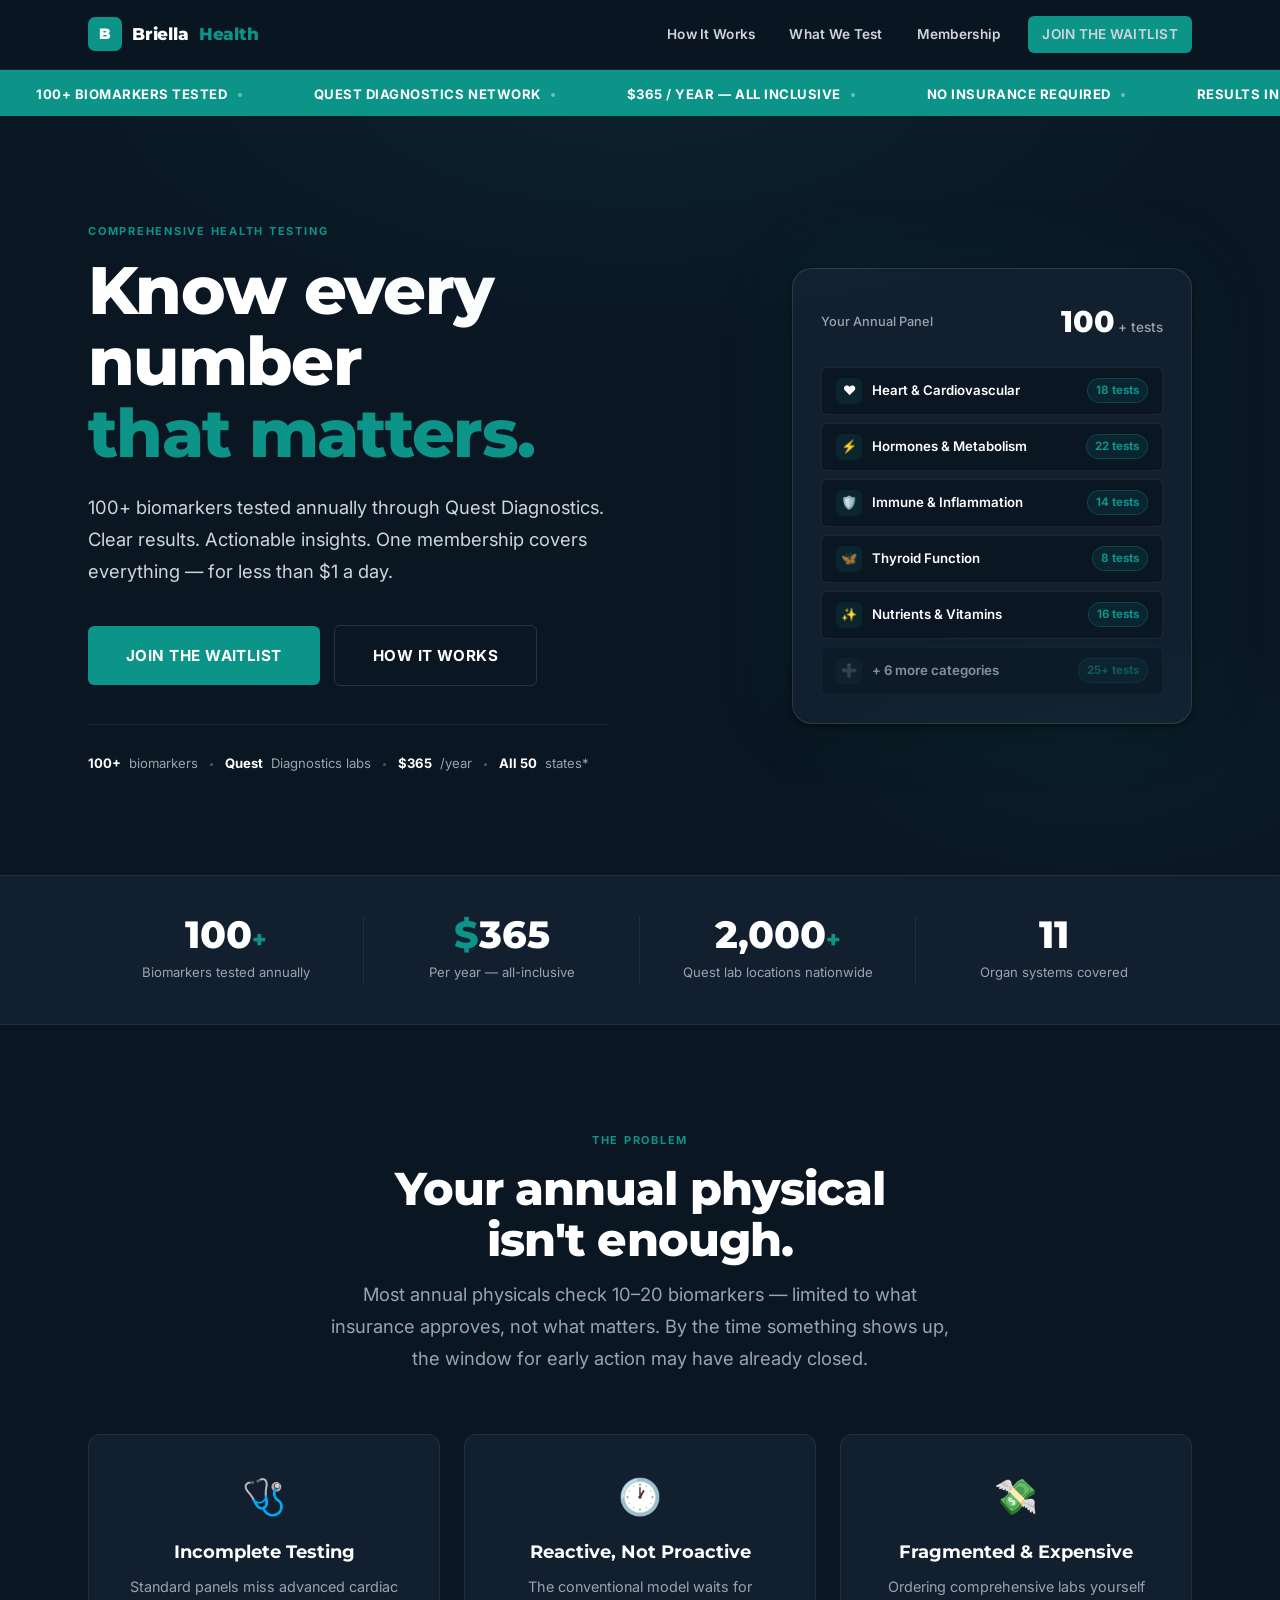
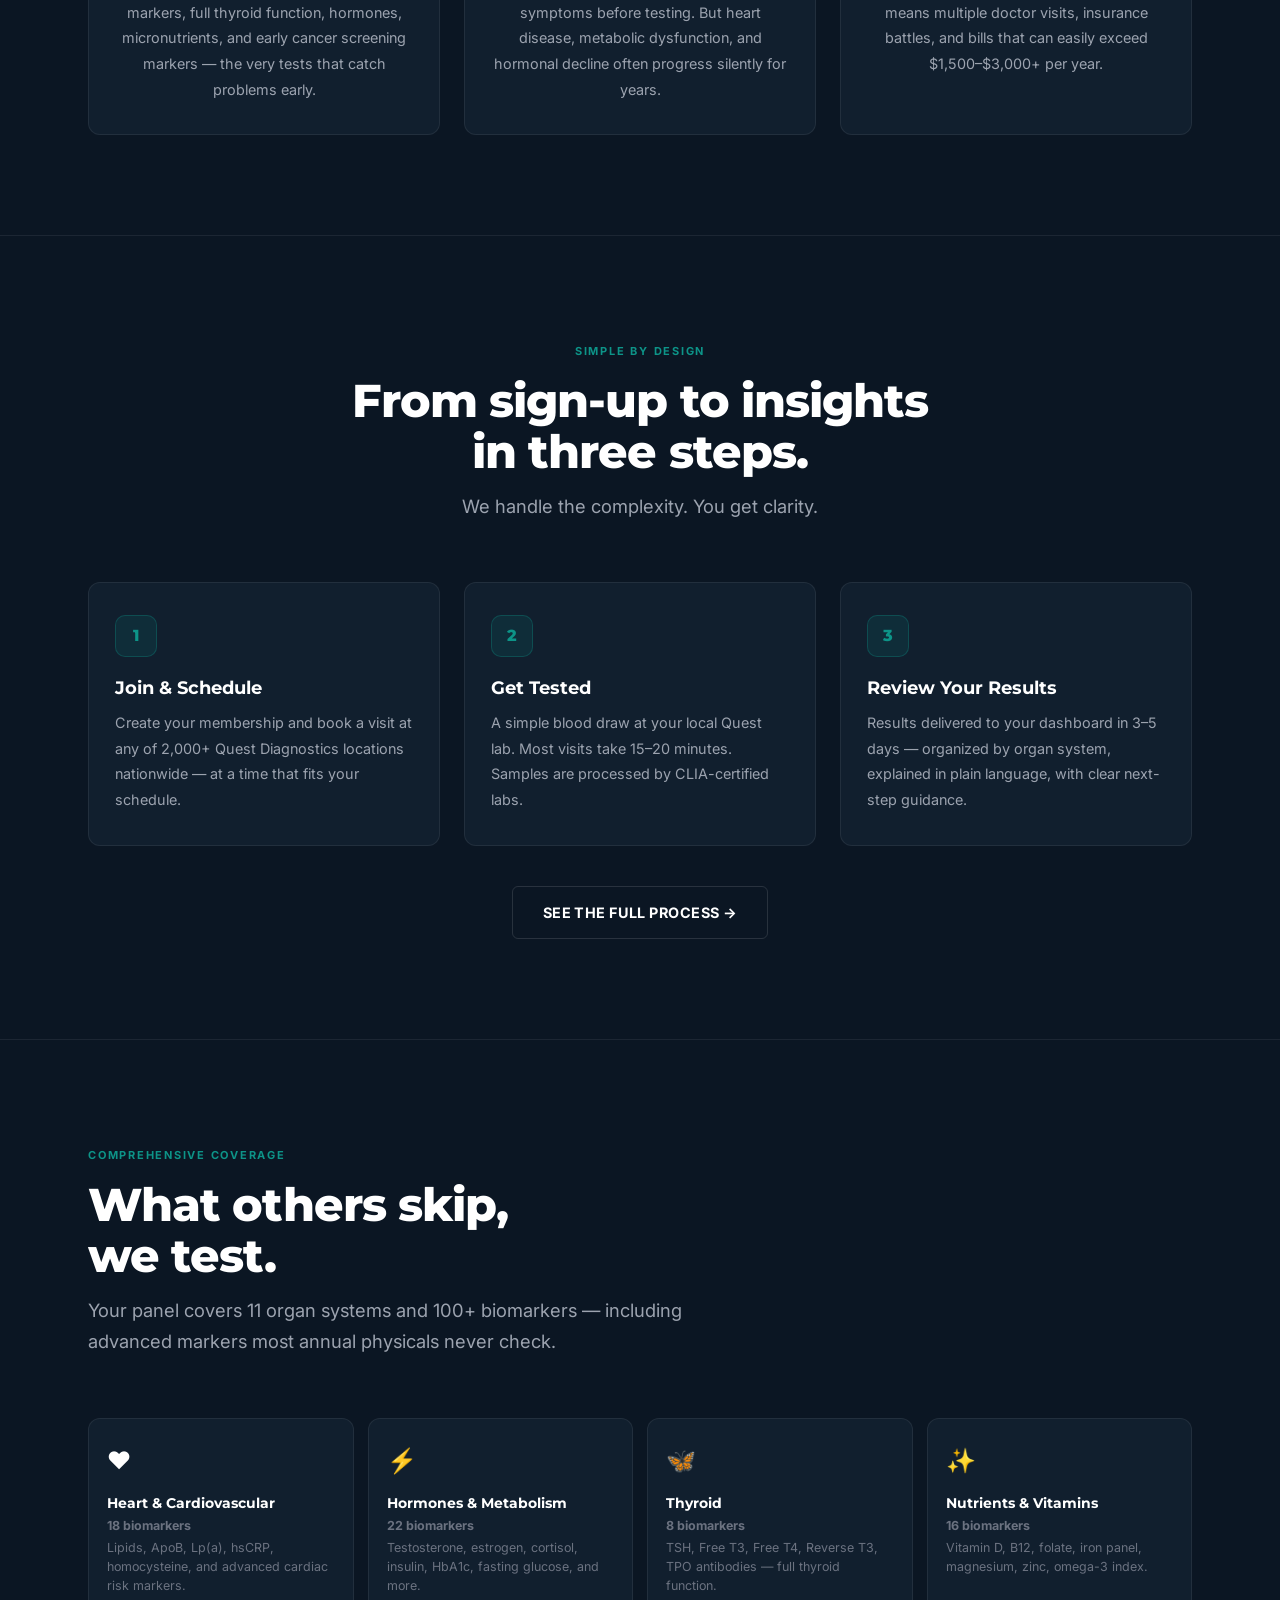
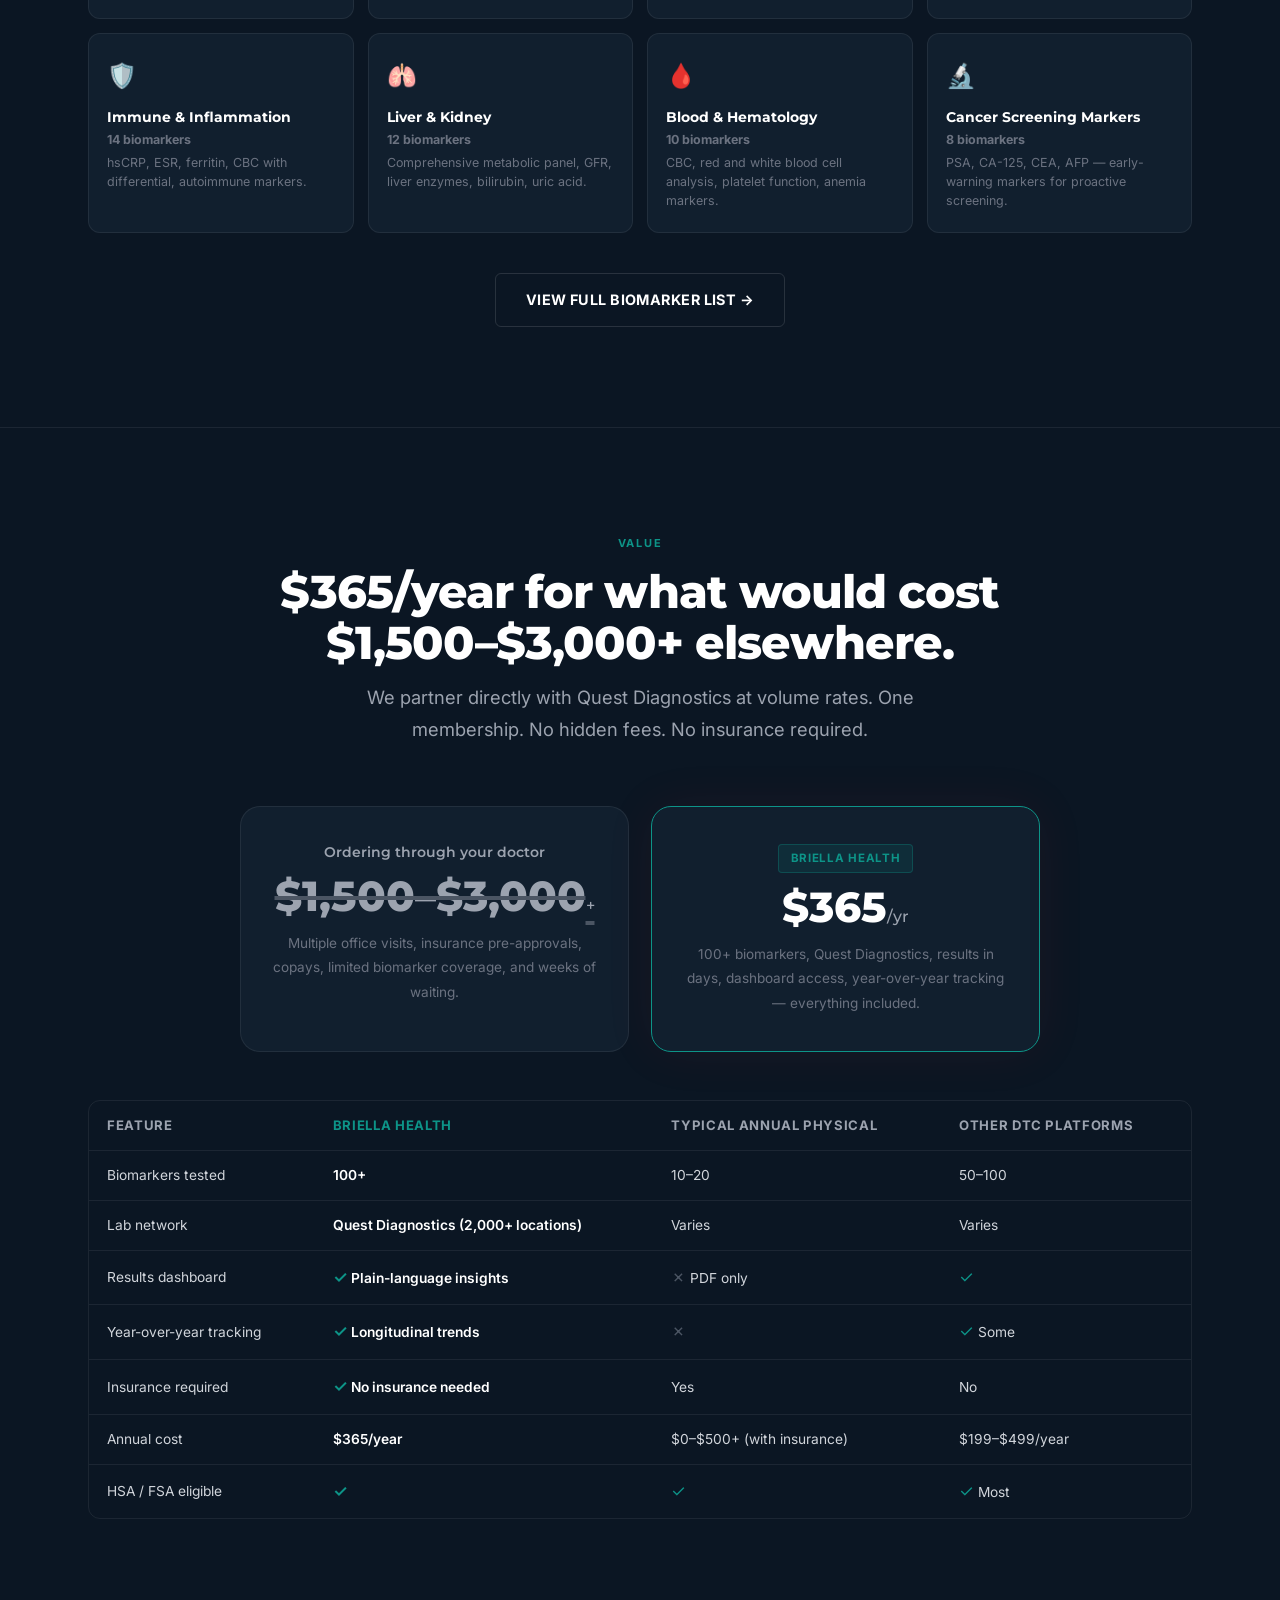
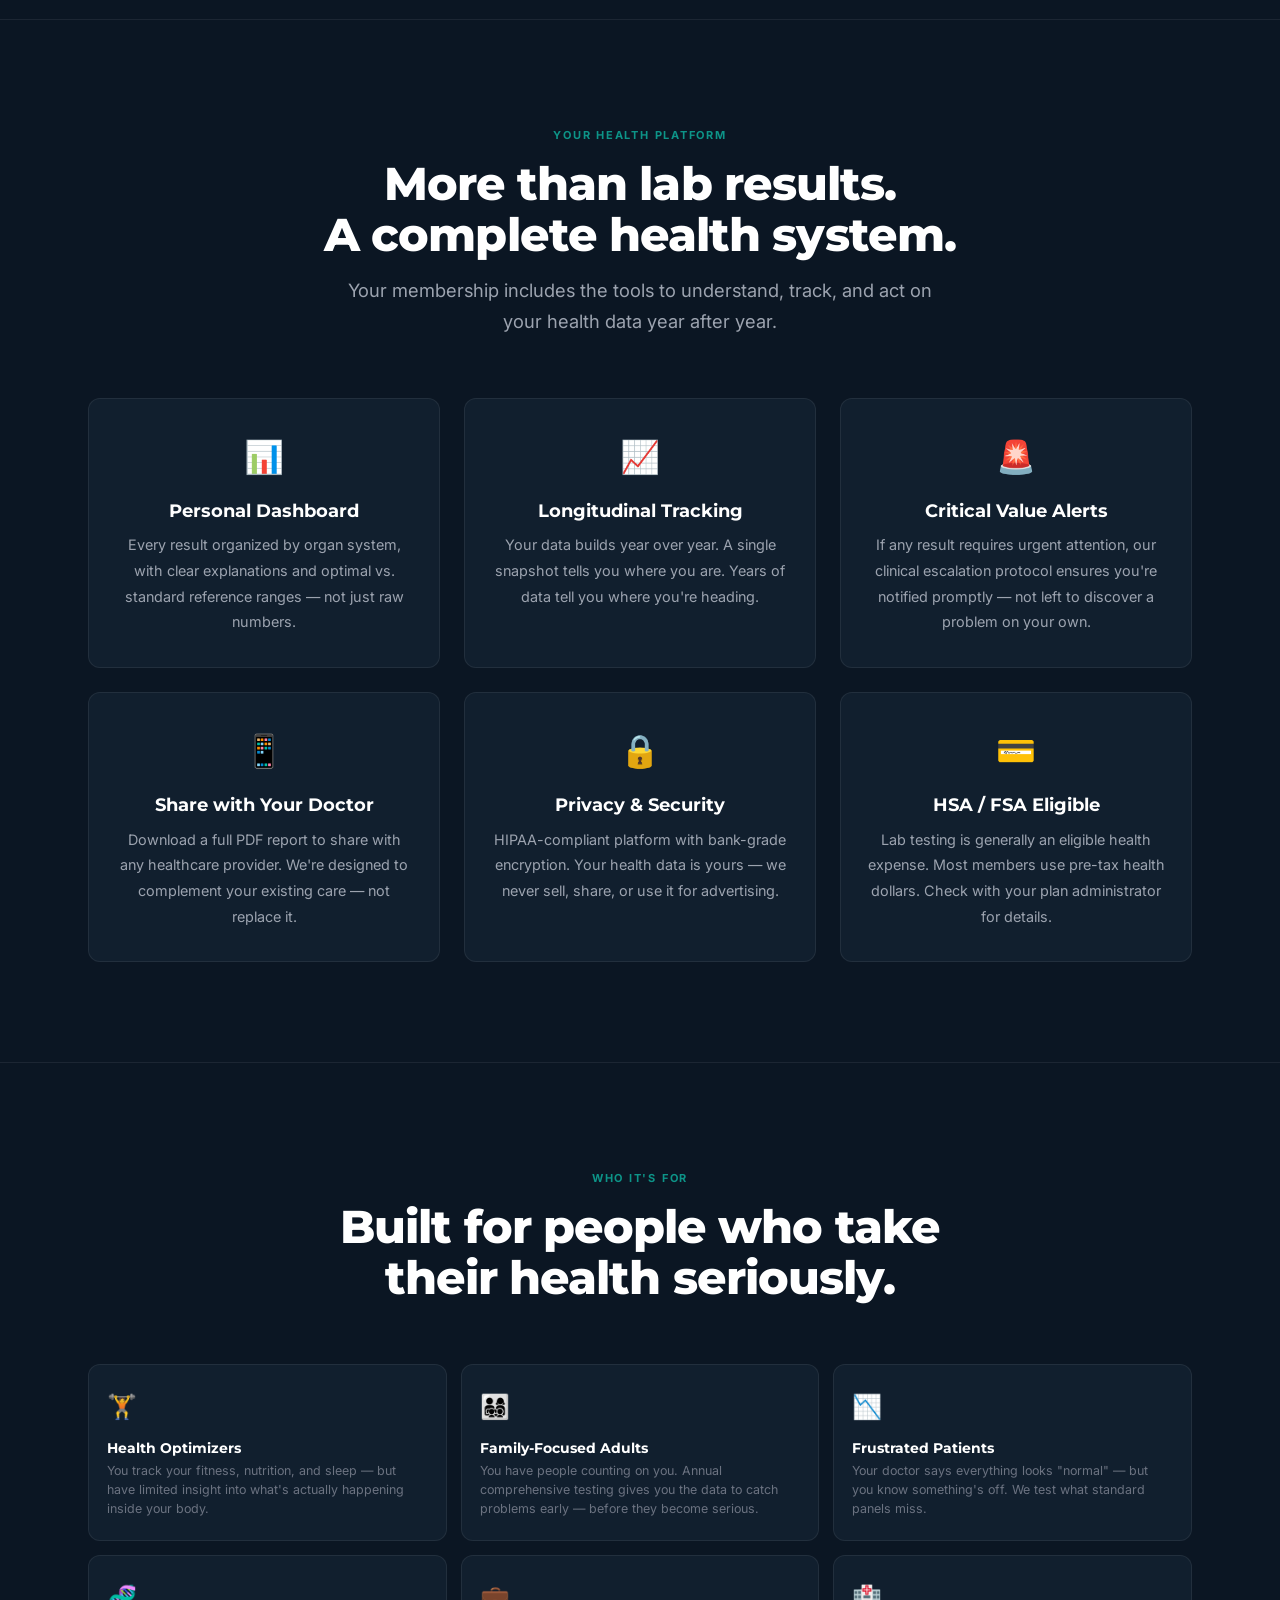
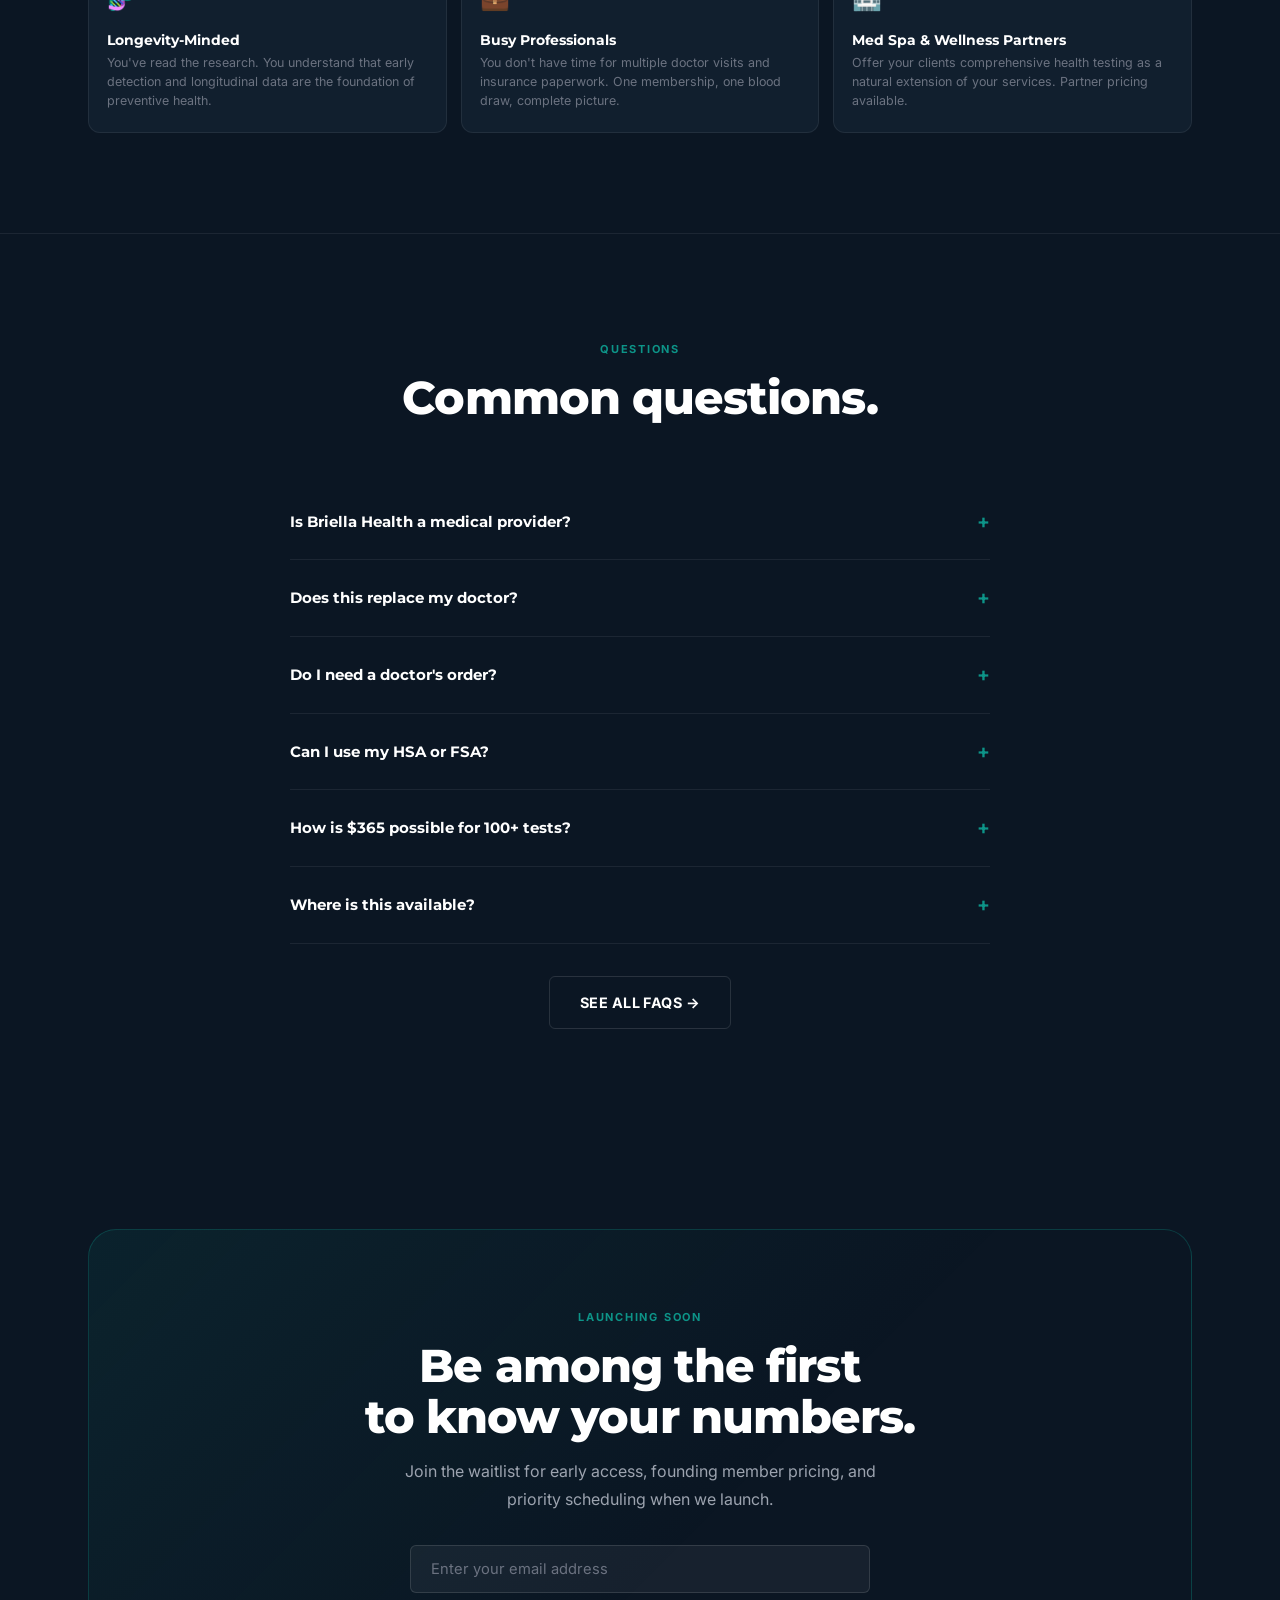
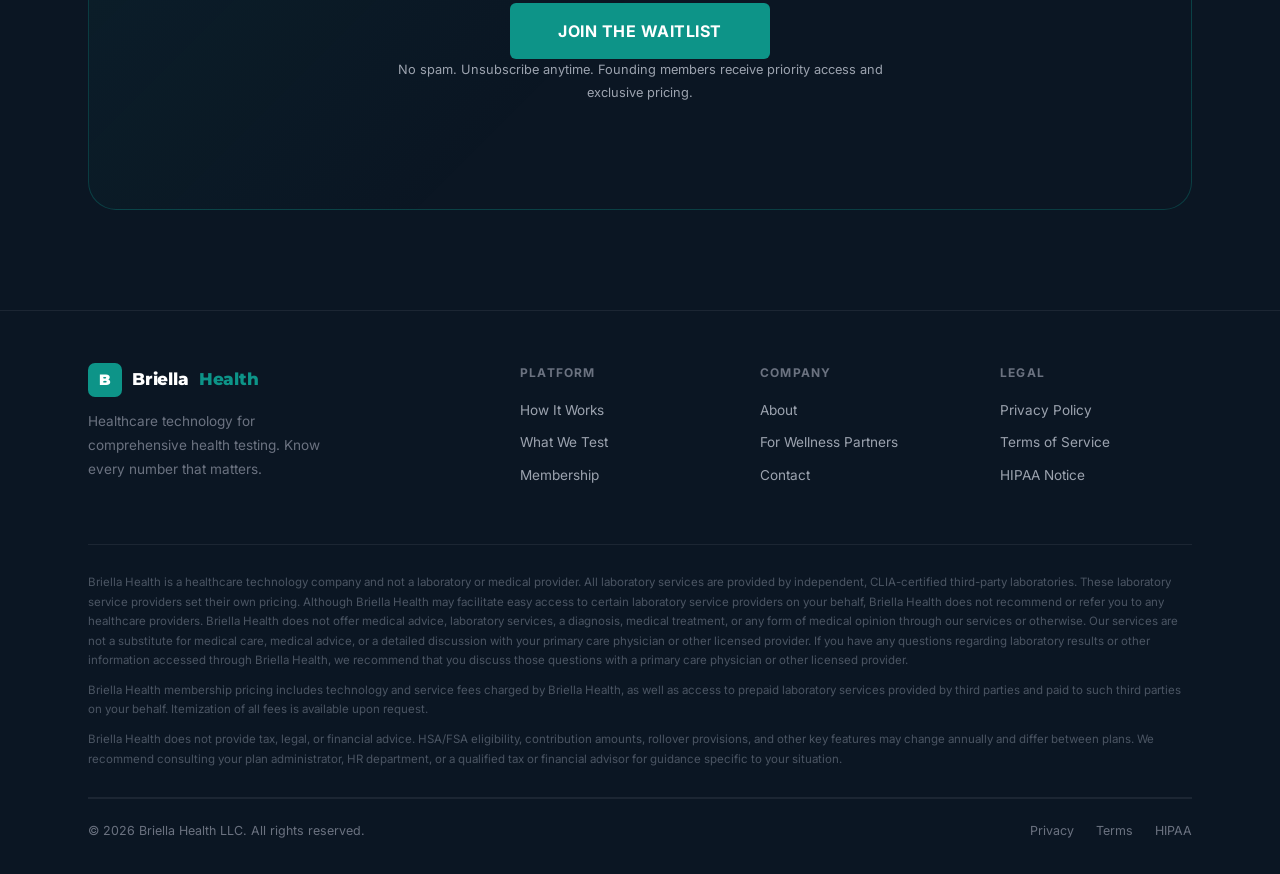
==== commit 6ce39665: "Rebrand to Briella Health — new color palette and identity - Rename all references from Leader Healt" ====
--- a/index.html
+++ b/index.html
@@ -3,7 +3,7 @@
 <head>
   <meta charset="UTF-8">
   <meta name="viewport" content="width=device-width, initial-scale=1.0">
-  <title>Leader Health Labs — Know Every Number That Matters</title>
+  <title>Briella Health — Know Every Number That Matters</title>
   <meta name="description" content="100+ biomarkers. $365/year. Comprehensive health testing through Quest Diagnostics — results you can understand and act on.">
   <link rel="stylesheet" href="styles.css">
   <link rel="preconnect" href="https://fonts.googleapis.com">
@@ -15,8 +15,8 @@
 <nav>
   <div class="nav-inner">
     <a href="index.html" class="nav-logo">
-      <div class="logo-mark">L</div>
-      Leader <span>Health Labs</span>
+      <div class="logo-mark">B</div>
+      Briella <span>Health</span>
     </a>
     <div class="nav-links" id="navLinks">
       <a href="how-it-works.html">How It Works</a>
@@ -300,7 +300,7 @@
         <p>Multiple office visits, insurance pre-approvals, copays, limited biomarker coverage, and weeks of waiting.</p>
       </div>
       <div class="savings-col savings-col-lhl">
-        <div class="tag" style="margin-bottom:14px;">Leader Health Labs</div>
+        <div class="tag" style="margin-bottom:14px;">Briella Health</div>
         <div class="savings-price">$365<span>/yr</span></div>
         <p>100+ biomarkers, Quest Diagnostics, results in days, dashboard access, year-over-year tracking — everything included.</p>
       </div>
@@ -312,7 +312,7 @@
         <thead>
           <tr>
             <th>Feature</th>
-            <th class="highlight">Leader Health Labs</th>
+            <th class="highlight">Briella Health</th>
             <th>Typical Annual Physical</th>
             <th>Other DTC Platforms</th>
           </tr>
@@ -466,12 +466,12 @@
     </div>
     <div class="faq-list">
       <div class="faq-item" onclick="this.classList.toggle('open')">
-        <div class="faq-question">Is Leader Health Labs a medical provider?</div>
-        <div class="faq-answer">Leader Health Labs is a healthcare technology company. We are not a laboratory or medical provider. All laboratory services are provided by independent, CLIA-certified laboratories through Quest Diagnostics. We facilitate easy access to comprehensive lab testing on your behalf. If you have questions about your results, we recommend discussing them with your primary care physician or other licensed provider.</div>
+        <div class="faq-question">Is Briella Health a medical provider?</div>
+        <div class="faq-answer">Briella Health is a healthcare technology company. We are not a laboratory or medical provider. All laboratory services are provided by independent, CLIA-certified laboratories through Quest Diagnostics. We facilitate easy access to comprehensive lab testing on your behalf. If you have questions about your results, we recommend discussing them with your primary care physician or other licensed provider.</div>
       </div>
       <div class="faq-item" onclick="this.classList.toggle('open')">
         <div class="faq-question">Does this replace my doctor?</div>
-        <div class="faq-answer">No. Leader Health Labs is designed to complement your existing healthcare — not replace it. Your results are yours to share with any healthcare provider. We encourage you to review your results with your primary care physician for personalized medical advice, diagnosis, or treatment.</div>
+        <div class="faq-answer">No. Briella Health is designed to complement your existing healthcare — not replace it. Your results are yours to share with any healthcare provider. We encourage you to review your results with your primary care physician for personalized medical advice, diagnosis, or treatment.</div>
       </div>
       <div class="faq-item" onclick="this.classList.toggle('open')">
         <div class="faq-question">Do I need a doctor's order?</div>
@@ -518,8 +518,8 @@
     <div class="footer-inner">
       <div class="footer-brand">
         <a href="index.html" class="nav-logo">
-          <div class="logo-mark">L</div>
-          Leader <span>Health Labs</span>
+          <div class="logo-mark">B</div>
+          Briella <span>Health</span>
         </a>
         <p>Healthcare technology for comprehensive health testing. Know every number that matters.</p>
       </div>
@@ -545,13 +545,13 @@
 
     <!-- Legal Disclaimer -->
     <div class="footer-disclaimer">
-      <p>Leader Health Labs is a healthcare technology company and not a laboratory or medical provider. All laboratory services are provided by independent, CLIA-certified third-party laboratories. These laboratory service providers set their own pricing. Although Leader Health Labs may facilitate easy access to certain laboratory service providers on your behalf, Leader Health Labs does not recommend or refer you to any healthcare providers. Leader Health Labs does not offer medical advice, laboratory services, a diagnosis, medical treatment, or any form of medical opinion through our services or otherwise. Our services are not a substitute for medical care, medical advice, or a detailed discussion with your primary care physician or other licensed provider. If you have any questions regarding laboratory results or other information accessed through Leader Health Labs, we recommend that you discuss those questions with a primary care physician or other licensed provider.</p>
-      <p>Leader Health Labs membership pricing includes technology and service fees charged by Leader Health Labs, as well as access to prepaid laboratory services provided by third parties and paid to such third parties on your behalf. Itemization of all fees is available upon request.</p>
-      <p>Leader Health Labs does not provide tax, legal, or financial advice. HSA/FSA eligibility, contribution amounts, rollover provisions, and other key features may change annually and differ between plans. We recommend consulting your plan administrator, HR department, or a qualified tax or financial advisor for guidance specific to your situation.</p>
+      <p>Briella Health is a healthcare technology company and not a laboratory or medical provider. All laboratory services are provided by independent, CLIA-certified third-party laboratories. These laboratory service providers set their own pricing. Although Briella Health may facilitate easy access to certain laboratory service providers on your behalf, Briella Health does not recommend or refer you to any healthcare providers. Briella Health does not offer medical advice, laboratory services, a diagnosis, medical treatment, or any form of medical opinion through our services or otherwise. Our services are not a substitute for medical care, medical advice, or a detailed discussion with your primary care physician or other licensed provider. If you have any questions regarding laboratory results or other information accessed through Briella Health, we recommend that you discuss those questions with a primary care physician or other licensed provider.</p>
+      <p>Briella Health membership pricing includes technology and service fees charged by Briella Health, as well as access to prepaid laboratory services provided by third parties and paid to such third parties on your behalf. Itemization of all fees is available upon request.</p>
+      <p>Briella Health does not provide tax, legal, or financial advice. HSA/FSA eligibility, contribution amounts, rollover provisions, and other key features may change annually and differ between plans. We recommend consulting your plan administrator, HR department, or a qualified tax or financial advisor for guidance specific to your situation.</p>
     </div>
 
     <div class="footer-bottom">
-      <span>© 2026 Leader Health Labs LLC. All rights reserved.</span>
+      <span>© 2026 Briella Health LLC. All rights reserved.</span>
       <div class="footer-legal">
         <a href="#">Privacy</a>
         <a href="#">Terms</a>
@@ -578,7 +578,7 @@
     e.preventDefault();
     const email = document.getElementById('waitlistEmail').value;
     const form = e.target;
-    form.innerHTML = '<p style="color:var(--red); font-weight:600; font-size:1.05rem;">✓ You\'re on the list! We\'ll be in touch soon.</p>';
+    form.innerHTML = '<p style="color:var(--teal); font-weight:600; font-size:1.05rem;">✓ You\'re on the list! We\'ll be in touch soon.</p>';
     console.log('Waitlist signup:', email);
   }
 </script>
--- a/styles.css
+++ b/styles.css
@@ -1,6 +1,6 @@
 /* =========================================
-   Leader Health Labs — Global Stylesheet
-   Matches leaderhealth.clinic red palette
+   Briella Health — Global Stylesheet
+   briellahealth.com · Deep Navy + Physician Teal palette
    ========================================= */
 
 @import url('https://fonts.googleapis.com/css2?family=Montserrat:wght@300;400;500;600;700;800;900&family=Inter:wght@300;400;500;600;700&display=swap');
@@ -9,18 +9,18 @@
 *, *::before, *::after { box-sizing: border-box; margin: 0; padding: 0; }
 
 :root {
-  /* === Leader Health Color Palette — Red (matches leaderhealth.clinic) === */
-  --bg-dark:       #0a0a0a;        /* Near-black — primary background */
-  --bg-card:       #141414;        /* Card / section backgrounds */
-  --bg-card-hover: #1c1c1c;
-  --bg-mid:        #0f0f0f;
-  --bg-light:      #1a1a1a;        /* Slightly lighter panels */
-
-  /* Leader Health Red — primary brand accent */
-  --red:           #DC2626;
-  --red-light:     #EF4444;
-  --red-dim:       rgba(220,38,38,0.12);
-  --red-border:    rgba(220,38,38,0.30);
+  /* === Briella Health Color Palette — Deep Navy + Physician Teal + Warm Gold === */
+  --bg-dark:       #0b1623;        /* Near-black — primary background */
+  --bg-card:       #111f2e;        /* Card / section backgrounds */
+  --bg-card-hover: #1a2d42;
+  --bg-mid:        #0e1929;
+  --bg-light:      #162438;        /* Slightly lighter panels */
+
+  /* Briella Teal — primary brand accent */
+  --teal:          #0d9488;
+  --teal-light:    #14b8b3;
+  --teal-dim:      rgba(13,148,136,0.12);
+  --teal-border:   rgba(13,148,136,0.30);
 
   /* Gold accent — secondary (science-backed, premium) */
   --gold:          #f59e0b;
@@ -36,7 +36,7 @@
 
   --border:        rgba(255,255,255,0.07);
   --border-strong: rgba(255,255,255,0.12);
-  --border-red:  rgba(220,38,38,0.30);
+  --border-teal:   rgba(13,148,136,0.30);
 
   --radius-sm:     6px;
   --radius:        12px;
@@ -44,7 +44,7 @@
   --radius-xl:     28px;
 
   --shadow-card:   0 2px 4px rgba(0,0,0,0.5), 0 12px 40px rgba(0,0,0,0.35);
-  --shadow-glow:   0 0 80px rgba(220,38,38,0.08);
+  --shadow-glow:   0 0 80px rgba(13,148,136,0.12);
 
   /* Typography — Montserrat for headings (matches medical/clinic aesthetic), Inter for body */
   --font-heading:  'Montserrat', -apple-system, sans-serif;
@@ -70,7 +70,7 @@
 .container { max-width: var(--max-w); margin: 0 auto; padding: 0 28px; }
 .section    { padding: 100px 0; }
 .section-sm { padding: 64px 0; }
-.text-red     { color: var(--red); }
+.text-teal     { color: var(--teal); }
 .text-gold   { color: var(--gold); }
 .text-muted  { color: var(--gray-400); }
 .text-center { text-align: center; }
@@ -83,7 +83,7 @@
   font-weight: 700;
   letter-spacing: 0.16em;
   text-transform: uppercase;
-  color: var(--red);
+  color: var(--teal);
   margin-bottom: 14px;
 }
 h1, h2, h3, h4 { font-family: var(--font-heading); }
@@ -97,7 +97,7 @@
 /* --- Marquee Ticker (myleaderhealth.com style) --- */
 .ticker-bar {
   margin-top: var(--nav-h);
-  background: var(--red);
+  background: var(--teal);
   padding: 10px 0;
   overflow: hidden;
   white-space: nowrap;
@@ -150,20 +150,20 @@
   text-transform: uppercase;
 }
 .btn-primary {
-  background: var(--red);
+  background: var(--teal);
   color: #fff;
 }
 .btn-primary:hover {
-  background: var(--red-light);
+  background: var(--teal-light);
   transform: translateY(-1px);
-  box-shadow: 0 8px 28px rgba(220,38,38,0.40);
+  box-shadow: 0 8px 28px rgba(13,148,136,0.38);
 }
 .btn-outline {
   background: transparent;
   color: var(--white);
   border: 1.5px solid var(--border-strong);
 }
-.btn-outline:hover { border-color: var(--red); color: var(--red); }
+.btn-outline:hover { border-color: var(--teal); color: var(--teal); }
 .btn-ghost {
   background: rgba(255,255,255,0.06);
   color: var(--white);
@@ -183,7 +183,7 @@
   border-bottom: 1px solid var(--border);
   backdrop-filter: blur(24px);
   -webkit-backdrop-filter: blur(24px);
-  background: rgba(10,10,10,0.90);
+  background: rgba(11,22,35,0.92);
 }
 .nav-inner {
   display: flex;
@@ -204,10 +204,10 @@
   align-items: center;
   gap: 10px;
 }
-.nav-logo span { color: var(--red); }
+.nav-logo span { color: var(--teal); }
 .nav-logo .logo-mark {
   width: 34px; height: 34px;
-  background: var(--red);
+  background: var(--teal);
   border-radius: 7px;
   display: flex; align-items: center; justify-content: center;
   font-size: 15px; font-weight: 900;
@@ -237,7 +237,7 @@
   .nav-links.open {
     display: flex; flex-direction: column;
     position: absolute; top: var(--nav-h); left: 0; right: 0;
-    background: rgba(10,10,10,0.98);
+    background: rgba(11,22,35,0.98);
     padding: 16px 24px 24px;
     border-bottom: 1px solid var(--border);
     gap: 4px;
@@ -255,8 +255,8 @@
 .hero-bg {
   position: absolute; inset: 0;
   background:
-    radial-gradient(ellipse 75% 55% at 50% -5%, rgba(220,38,38,0.10) 0%, transparent 65%),
-    radial-gradient(ellipse 45% 35% at 85% 85%, rgba(185,28,28,0.06) 0%, transparent 55%);
+    radial-gradient(ellipse 75% 55% at 50% -5%, rgba(13,148,136,0.10) 0%, transparent 65%),
+    radial-gradient(ellipse 45% 35% at 85% 85%, rgba(13,148,136,0.06) 0%, transparent 55%);
   pointer-events: none;
 }
 .hero-grid {
@@ -267,7 +267,7 @@
 }
 .hero-content { max-width: 580px; }
 .hero h1 { margin-bottom: 22px; }
-.hero h1 em { font-style: normal; color: var(--red); }
+.hero h1 em { font-style: normal; color: var(--teal); }
 .hero .lead { margin-bottom: 38px; }
 .hero-actions { display: flex; gap: 14px; flex-wrap: wrap; align-items: center; }
 .hero-trust {
@@ -307,11 +307,11 @@
   border: 1px solid var(--border);
   transition: border-color 0.15s;
 }
-.biomarker-row:hover { border-color: var(--border-red); }
+.biomarker-row:hover { border-color: var(--border-teal); }
 .biomarker-row-left { display: flex; align-items: center; gap: 10px; }
-.bm-icon { width: 26px; height: 26px; background: var(--red-dim); border-radius: 6px; display:flex; align-items:center; justify-content:center; font-size:13px; }
+.bm-icon { width: 26px; height: 26px; background: var(--teal-dim); border-radius: 6px; display:flex; align-items:center; justify-content:center; font-size:13px; }
 .bm-name { font-size: 0.83rem; font-weight: 600; font-family: var(--font-body); }
-.bm-count { font-size: 0.72rem; color: var(--red); font-weight: 700; background: var(--red-dim); padding: 2px 8px; border-radius: 100px; border: 1px solid var(--red-border); }
+.bm-count { font-size: 0.72rem; color: var(--teal); font-weight: 700; background: var(--teal-dim); padding: 2px 8px; border-radius: 100px; border: 1px solid var(--teal-border); }
 @media (max-width: 900px) {
   .hero-grid { grid-template-columns: 1fr; gap: 48px; }
   .hero-visual { justify-content: center; }
@@ -329,7 +329,7 @@
 .stat-item { text-align: center; padding: 0 24px; border-right: 1px solid var(--border); }
 .stat-item:last-child { border-right: none; }
 .stat-value { font-family: var(--font-heading); font-size: 2.4rem; font-weight: 800; color: var(--white); line-height: 1; margin-bottom: 8px; }
-.stat-value span { color: var(--red); }
+.stat-value span { color: var(--teal); }
 .stat-label { font-size: 0.82rem; color: var(--gray-400); }
 @media (max-width: 640px) {
   .stat-grid { grid-template-columns: repeat(2, 1fr); gap: 24px; }
@@ -353,15 +353,15 @@
   padding: 32px 26px;
   transition: border-color 0.2s, transform 0.2s;
 }
-.step-card:hover { border-color: var(--border-red); transform: translateY(-3px); }
+.step-card:hover { border-color: var(--border-teal); transform: translateY(-3px); }
 .step-number {
   width: 42px; height: 42px;
-  background: var(--red-dim);
-  border: 1px solid var(--border-red);
+  background: var(--teal-dim);
+  border: 1px solid var(--border-teal);
   border-radius: 10px;
   display: flex; align-items: center; justify-content: center;
   font-family: var(--font-heading);
-  font-size: 1rem; font-weight: 800; color: var(--red);
+  font-size: 1rem; font-weight: 800; color: var(--teal);
   margin-bottom: 20px;
 }
 .step-card h3 { margin-bottom: 10px; font-size: 1.1rem; }
@@ -377,11 +377,11 @@
   padding: 22px 18px;
   transition: all 0.2s;
 }
-.category-card:hover { border-color: var(--border-red); background: var(--bg-card-hover); transform: translateY(-2px); }
+.category-card:hover { border-color: var(--border-teal); background: var(--bg-card-hover); transform: translateY(-2px); }
 .category-icon { font-size: 1.5rem; margin-bottom: 12px; }
 .category-card h4 { margin-bottom: 4px; font-size: 0.9rem; }
 .category-card p { font-size: 0.78rem; color: var(--gray-500); line-height: 1.5; margin-top: 4px; }
-.category-badge { font-size: 0.7rem; color: var(--red); font-weight: 700; }
+.category-badge { font-size: 0.7rem; color: var(--teal); font-weight: 700; }
 @media (max-width: 900px) { .category-grid { grid-template-columns: repeat(2, 1fr); } }
 @media (max-width: 480px) { .category-grid { grid-template-columns: 1fr; } }
 
@@ -401,12 +401,12 @@
 .physician-strip p { margin-bottom: 22px; }
 .physician-creds { display: flex; flex-direction: column; gap: 14px; }
 .physician-cred { display: flex; align-items: flex-start; gap: 12px; }
-.cred-icon { width: 36px; height: 36px; background: var(--red-dim); border: 1px solid var(--border-red); border-radius: 8px; flex-shrink: 0; display:flex; align-items:center; justify-content:center; font-size:15px; }
+.cred-icon { width: 36px; height: 36px; background: var(--teal-dim); border: 1px solid var(--border-teal); border-radius: 8px; flex-shrink: 0; display:flex; align-items:center; justify-content:center; font-size:15px; }
 .cred-text h4 { font-size: 0.88rem; margin-bottom: 2px; }
 .cred-text p { font-size: 0.8rem; color: var(--gray-500); margin: 0; }
 .physician-quote {
   background: var(--bg-dark);
-  border: 1px solid var(--border-red);
+  border: 1px solid var(--border-teal);
   border-radius: var(--radius);
   padding: 30px;
 }
@@ -418,11 +418,11 @@
   margin-bottom: 22px;
   font-style: italic;
 }
-.physician-quote blockquote::before { content: '"'; color: var(--red); font-size: 1.4rem; line-height: 1; font-style: normal; }
+.physician-quote blockquote::before { content: '"'; color: var(--teal); font-size: 1.4rem; line-height: 1; font-style: normal; }
 .physician-sig { display: flex; align-items: center; gap: 14px; }
 .physician-avatar {
   width: 46px; height: 46px;
-  background: linear-gradient(135deg, var(--red) 0%, #B91C1C 100%);
+  background: linear-gradient(135deg, var(--teal) 0%, #B91C1C 100%);
   border-radius: 50%;
   display:flex; align-items:center; justify-content:center;
   font-family: var(--font-heading);
@@ -436,8 +436,8 @@
 
 /* --- CTA Band --- */
 .cta-band {
-  background: linear-gradient(135deg, rgba(220,38,38,0.10) 0%, rgba(10,10,10,0) 55%);
-  border: 1px solid var(--border-red);
+  background: linear-gradient(135deg, rgba(13,148,136,0.10) 0%, rgba(10,10,10,0) 55%);
+  border: 1px solid var(--border-teal);
   border-radius: var(--radius-xl);
   padding: 72px 60px;
   text-align: center;
@@ -465,7 +465,7 @@
   transition: border-color 0.2s;
 }
 .waitlist-input::placeholder { color: var(--gray-500); }
-.waitlist-input:focus { border-color: var(--red); }
+.waitlist-input:focus { border-color: var(--teal); }
 
 /* --- Footer --- */
 footer {
@@ -486,7 +486,7 @@
   color: var(--gray-500); margin-bottom: 16px;
 }
 .footer-col a { display: block; font-size: 0.85rem; color: var(--gray-400); margin-bottom: 10px; transition: color 0.15s; }
-.footer-col a:hover { color: var(--red); }
+.footer-col a:hover { color: var(--teal); }
 .footer-bottom {
   display: flex; justify-content: space-between; align-items: center;
   padding-top: 22px; border-top: 1px solid var(--border);
@@ -520,12 +520,12 @@
 .process-step:last-child { border-bottom: none; }
 .process-num {
   width: 52px; height: 52px;
-  background: var(--red-dim);
-  border: 1px solid var(--border-red);
+  background: var(--teal-dim);
+  border: 1px solid var(--border-teal);
   border-radius: 12px;
   display: flex; align-items: center; justify-content: center;
   font-family: var(--font-heading);
-  font-size: 1.3rem; font-weight: 800; color: var(--red);
+  font-size: 1.3rem; font-weight: 800; color: var(--teal);
   flex-shrink: 0;
 }
 .process-content h3 { margin-bottom: 10px; font-size: 1.25rem; }
@@ -550,8 +550,8 @@
 }
 .test-category-icon {
   width: 46px; height: 46px;
-  background: var(--red-dim);
-  border: 1px solid var(--border-red);
+  background: var(--teal-dim);
+  border: 1px solid var(--border-teal);
   border-radius: 11px;
   display: flex; align-items: center; justify-content: center;
   font-size: 1.2rem;
@@ -569,8 +569,8 @@
   display: flex; align-items: center; gap: 8px;
   transition: border-color 0.15s;
 }
-.test-item:hover { border-color: var(--border-red); }
-.test-item::before { content: ''; width: 5px; height: 5px; background: var(--red); border-radius: 50%; flex-shrink: 0; }
+.test-item:hover { border-color: var(--border-teal); }
+.test-item::before { content: ''; width: 5px; height: 5px; background: var(--teal); border-radius: 50%; flex-shrink: 0; }
 @media (max-width: 640px) { .test-grid { grid-template-columns: 1fr 1fr; } }
 
 /* --- Pricing --- */
@@ -584,12 +584,12 @@
   transition: border-color 0.2s;
 }
 .pricing-card.featured {
-  border-color: var(--red);
-  box-shadow: 0 0 50px rgba(220,38,38,0.10);
+  border-color: var(--teal);
+  box-shadow: 0 0 50px rgba(13,148,136,0.10);
 }
 .pricing-badge {
   position: absolute; top: -13px; left: 50%; transform: translateX(-50%);
-  background: var(--red); color: #fff;
+  background: var(--teal); color: #fff;
   font-size: 0.72rem; font-weight: 800;
   letter-spacing: 0.08em; text-transform: uppercase;
   padding: 4px 18px; border-radius: 4px; white-space: nowrap;
@@ -602,7 +602,7 @@
 .pricing-divider { border: none; border-top: 1px solid var(--border); margin: 22px 0; }
 .pricing-features { display: flex; flex-direction: column; gap: 11px; margin-bottom: 28px; }
 .pricing-feature { display: flex; align-items: flex-start; gap: 10px; font-size: 0.86rem; color: var(--gray-300); }
-.pricing-feature .check { color: var(--red); font-size: 1rem; flex-shrink: 0; margin-top: 1px; }
+.pricing-feature .check { color: var(--teal); font-size: 1rem; flex-shrink: 0; margin-top: 1px; }
 .pricing-cta { width: 100%; text-align: center; }
 @media (max-width: 768px) { .pricing-grid { grid-template-columns: 1fr; } }
 
@@ -616,7 +616,7 @@
   display: flex; justify-content: space-between; align-items: center;
   gap: 16px; user-select: none;
 }
-.faq-question::after { content: '+'; font-size: 1.2rem; color: var(--red); flex-shrink: 0; font-family: var(--font-body); }
+.faq-question::after { content: '+'; font-size: 1.2rem; color: var(--teal); flex-shrink: 0; font-family: var(--font-body); }
 .faq-answer { font-size: 0.88rem; color: var(--gray-400); margin-top: 12px; line-height: 1.78; }
 
 /* --- Comparison Table --- */
@@ -627,11 +627,11 @@
   letter-spacing: 0.05em; text-transform: uppercase;
   color: var(--gray-400); border-bottom: 1px solid var(--border);
 }
-.compare-table th.highlight { color: var(--red); }
+.compare-table th.highlight { color: var(--teal); }
 .compare-table td { padding: 13px 18px; font-size: 0.86rem; color: var(--gray-300); border-bottom: 1px solid var(--border); }
 .compare-table td.highlight { color: var(--white); font-weight: 600; }
 .compare-table tr:last-child td { border-bottom: none; }
-.check-yes { color: var(--red); font-size: 1.05rem; }
+.check-yes { color: var(--teal); font-size: 1.05rem; }
 .check-no  { color: var(--gray-600); font-size: 1.05rem; }
 
 /* --- Utility --- */
@@ -639,7 +639,7 @@
 .tag {
   display: inline-block; padding: 4px 12px; border-radius: 4px;
   font-size: 0.72rem; font-weight: 700; letter-spacing: 0.06em; text-transform: uppercase;
-  background: var(--red-dim); color: var(--red); border: 1px solid var(--border-red);
+  background: var(--teal-dim); color: var(--teal); border: 1px solid var(--border-teal);
 }
 
 /* --- Savings Comparison --- */
@@ -663,7 +663,7 @@
 .savings-price span { font-size: 1rem; font-weight: 500; color: var(--gray-400); }
 .savings-col-other .savings-price { color: var(--gray-400); text-decoration: line-through; text-decoration-color: var(--gray-600); }
 .savings-col-lhl {
-  border-color: var(--red);
+  border-color: var(--teal);
   box-shadow: 0 0 50px rgba(220,38,38,0.08);
 }
 .savings-col-lhl .savings-price { color: var(--white); }
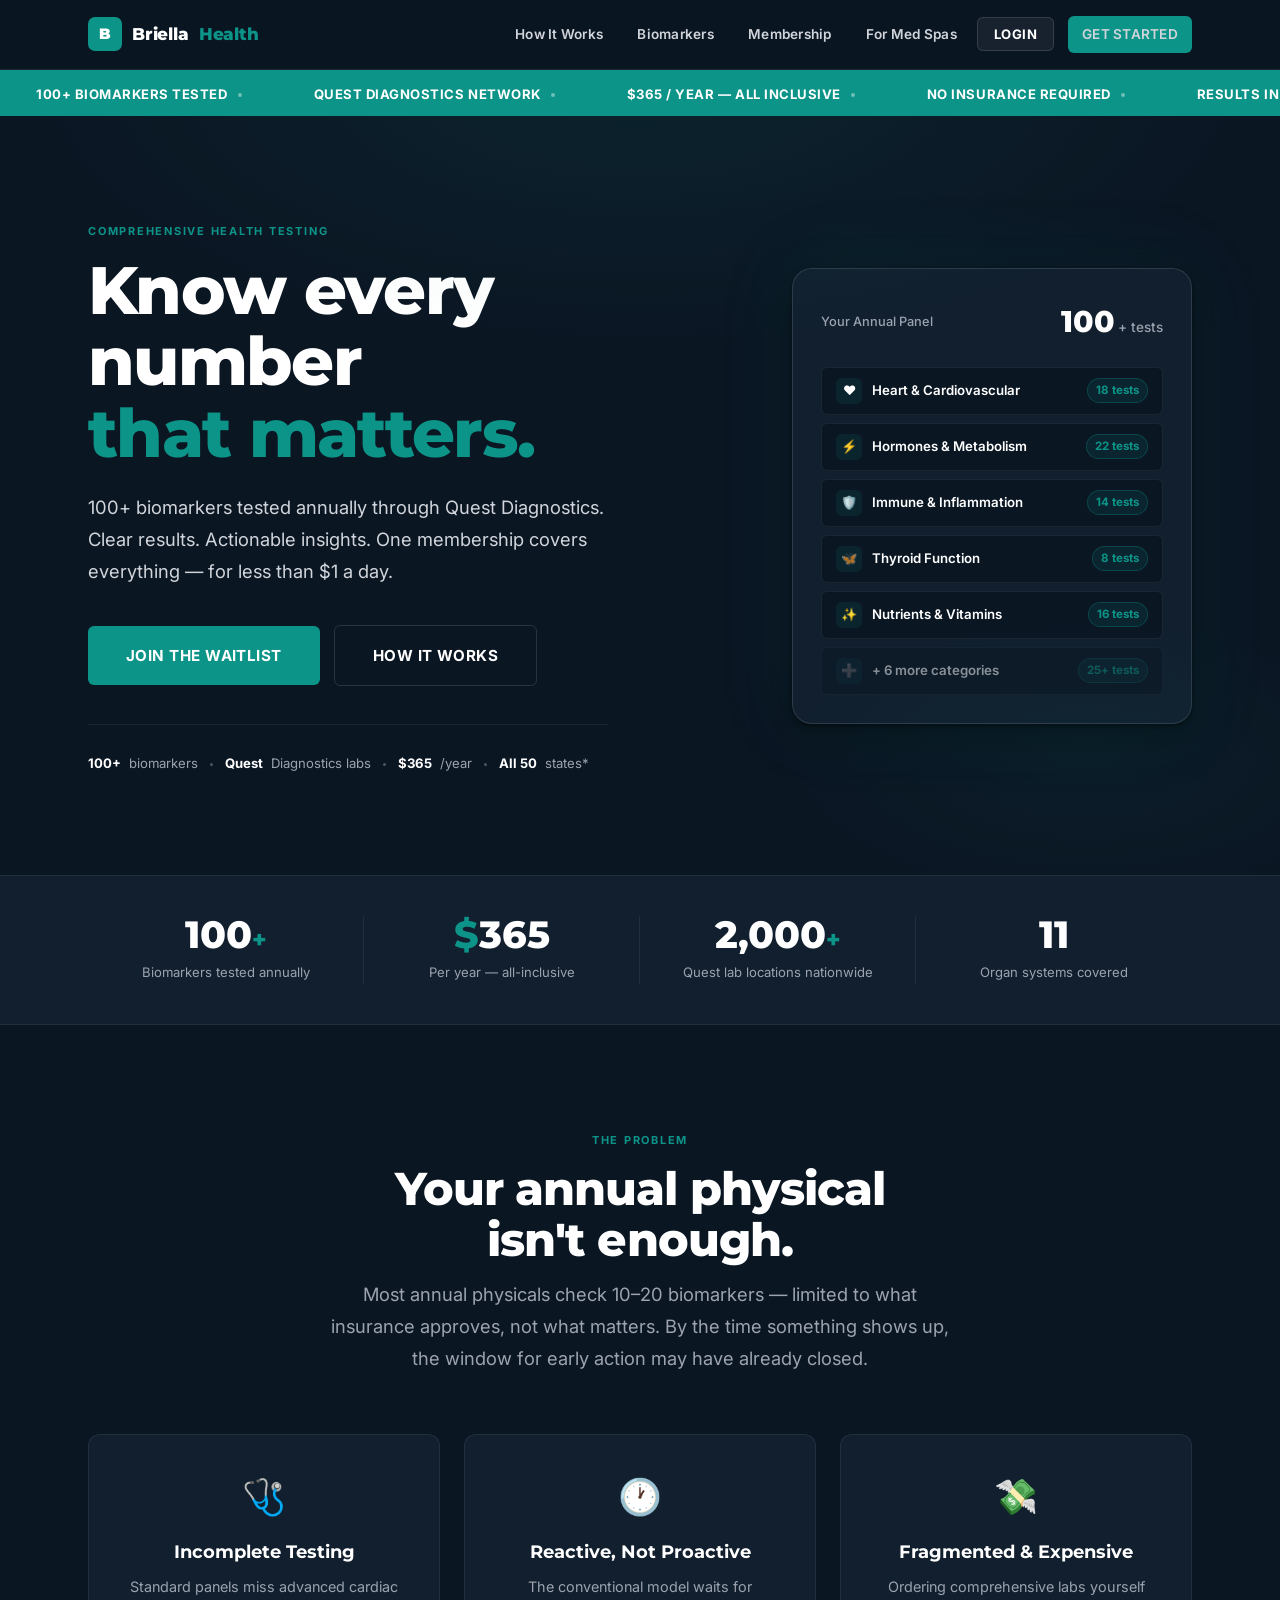
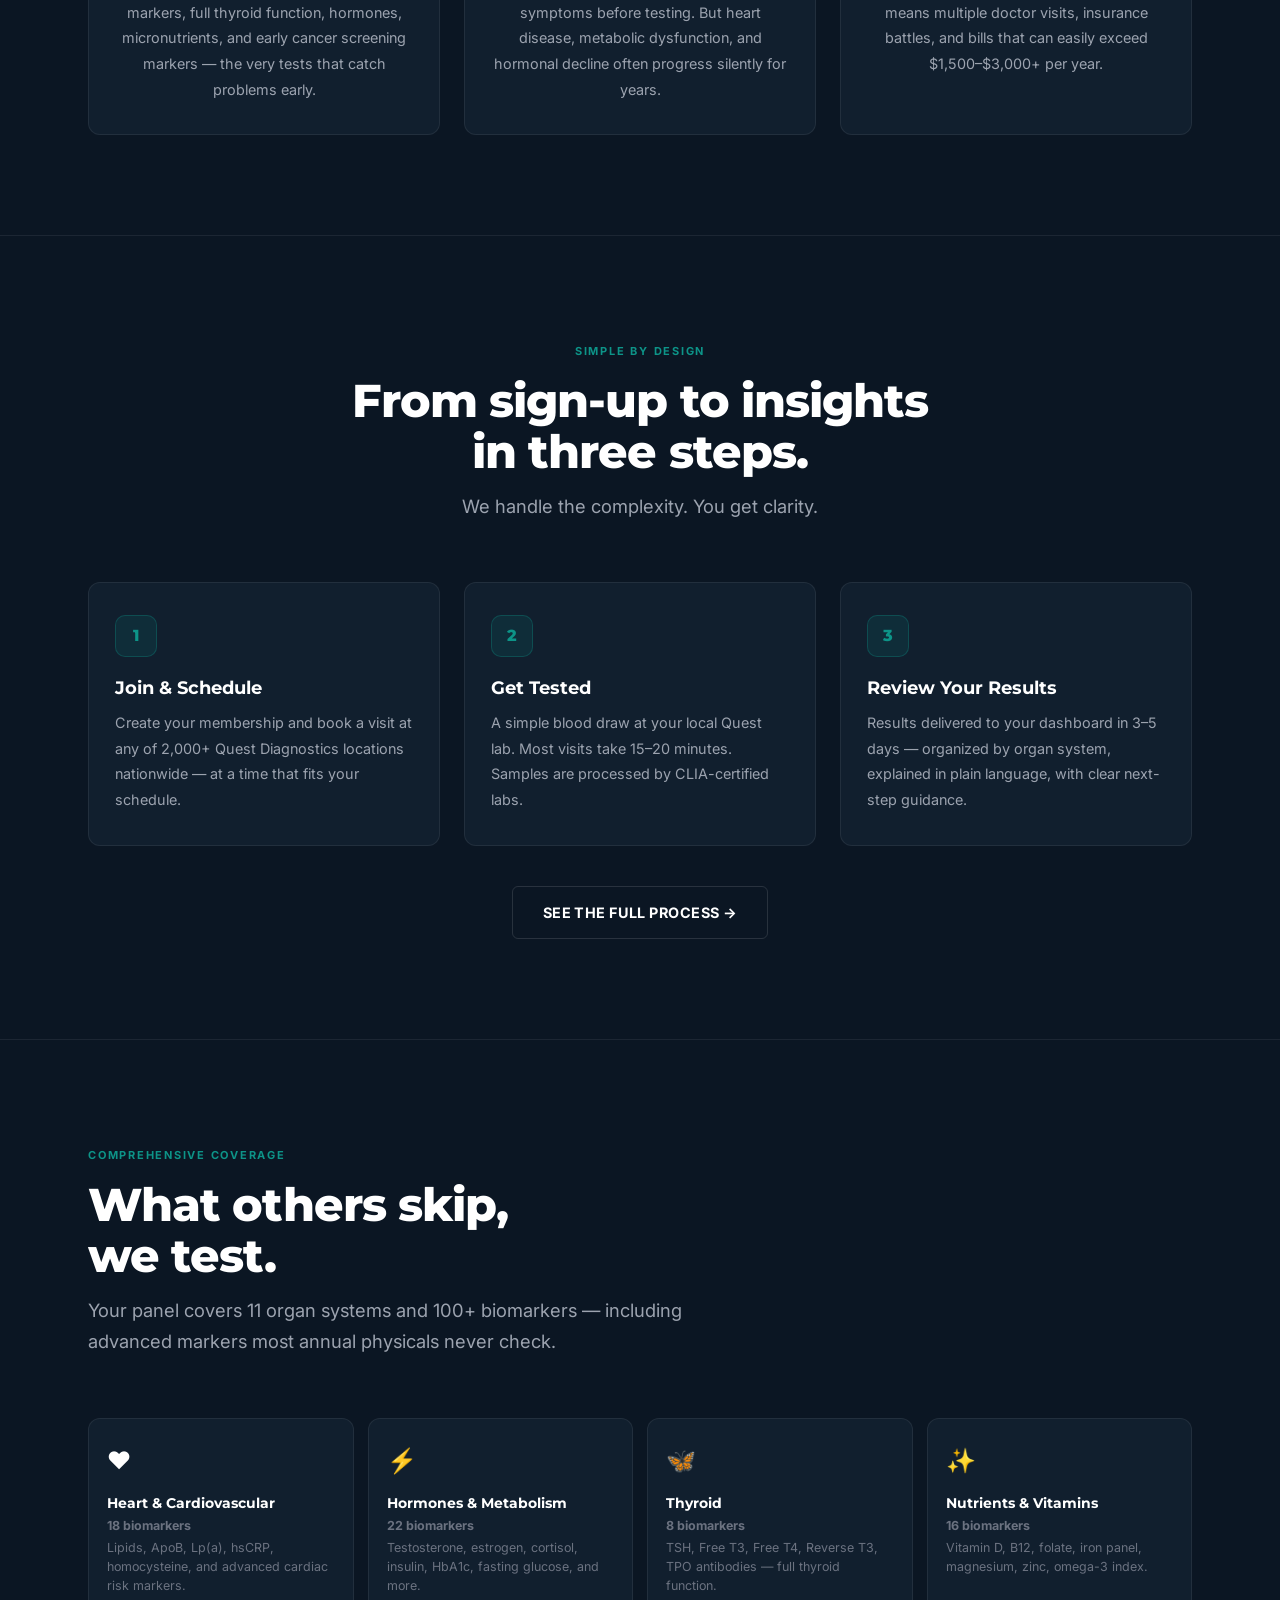
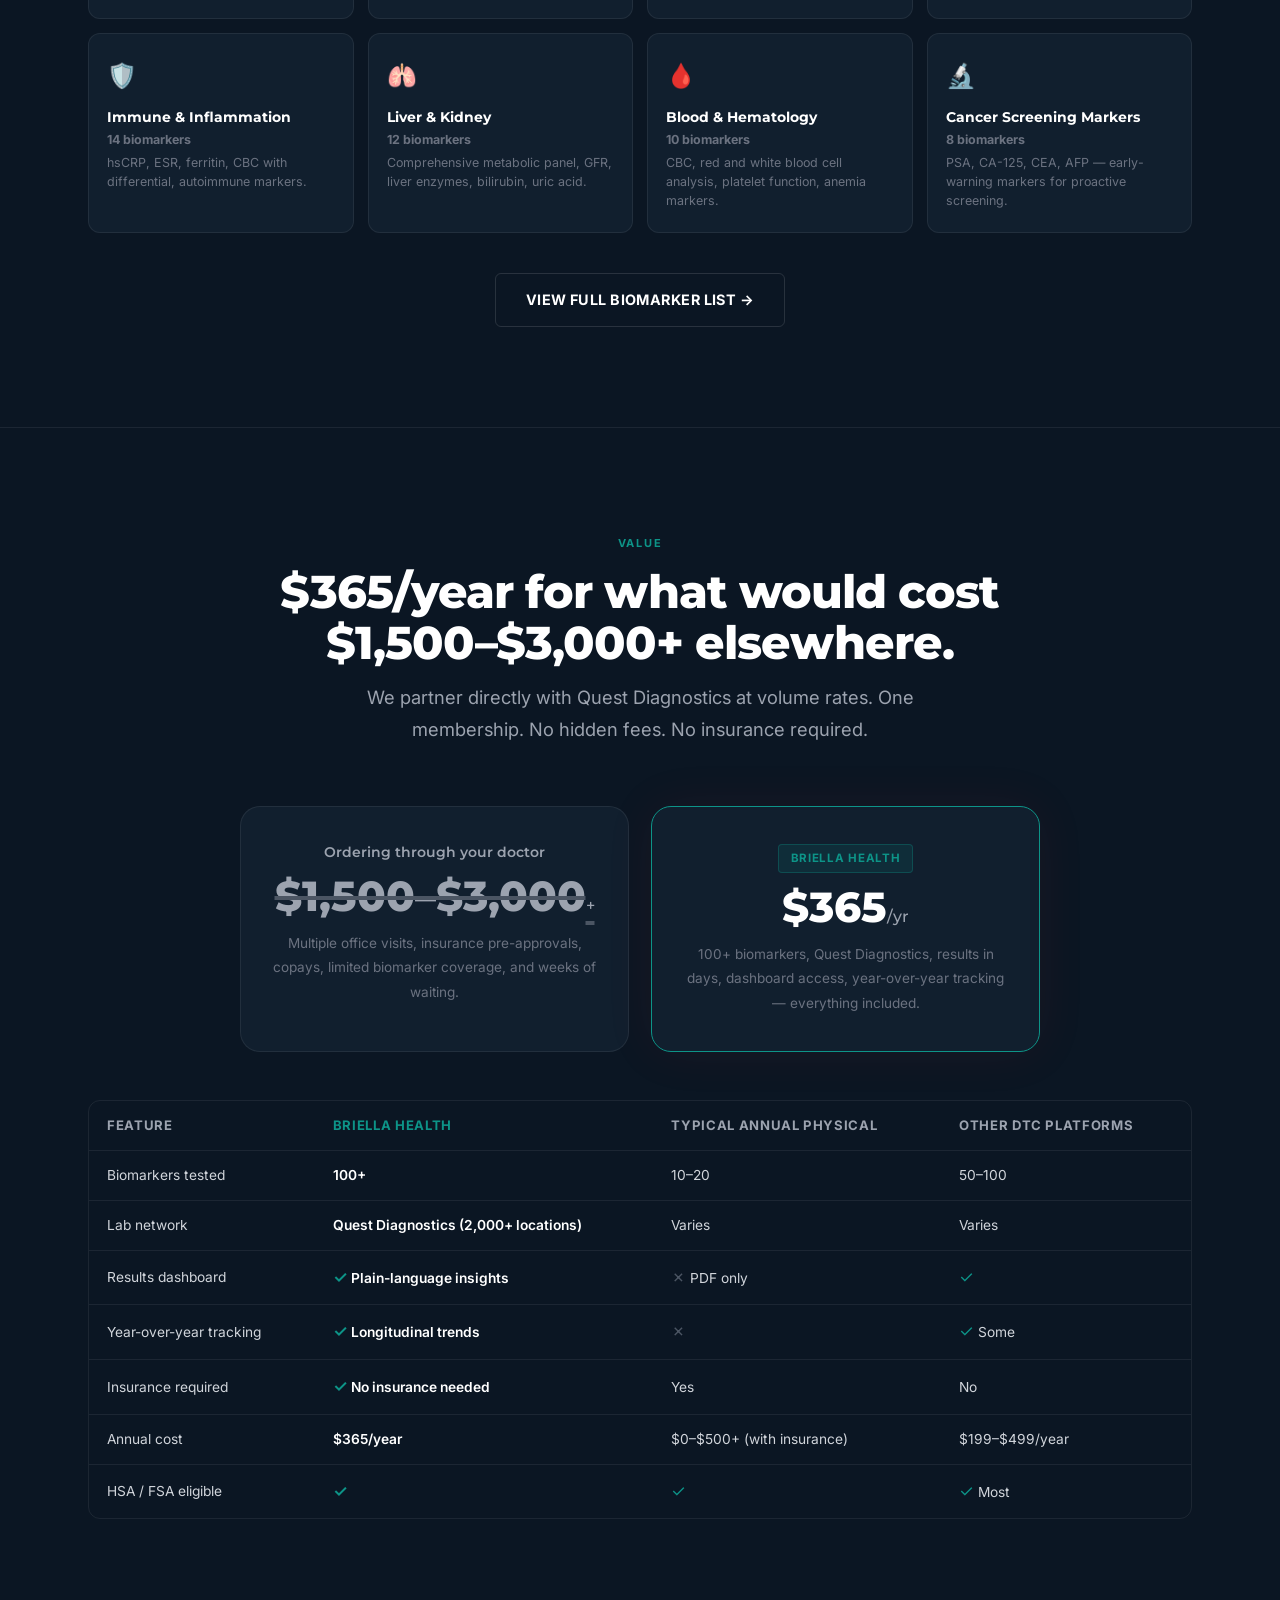
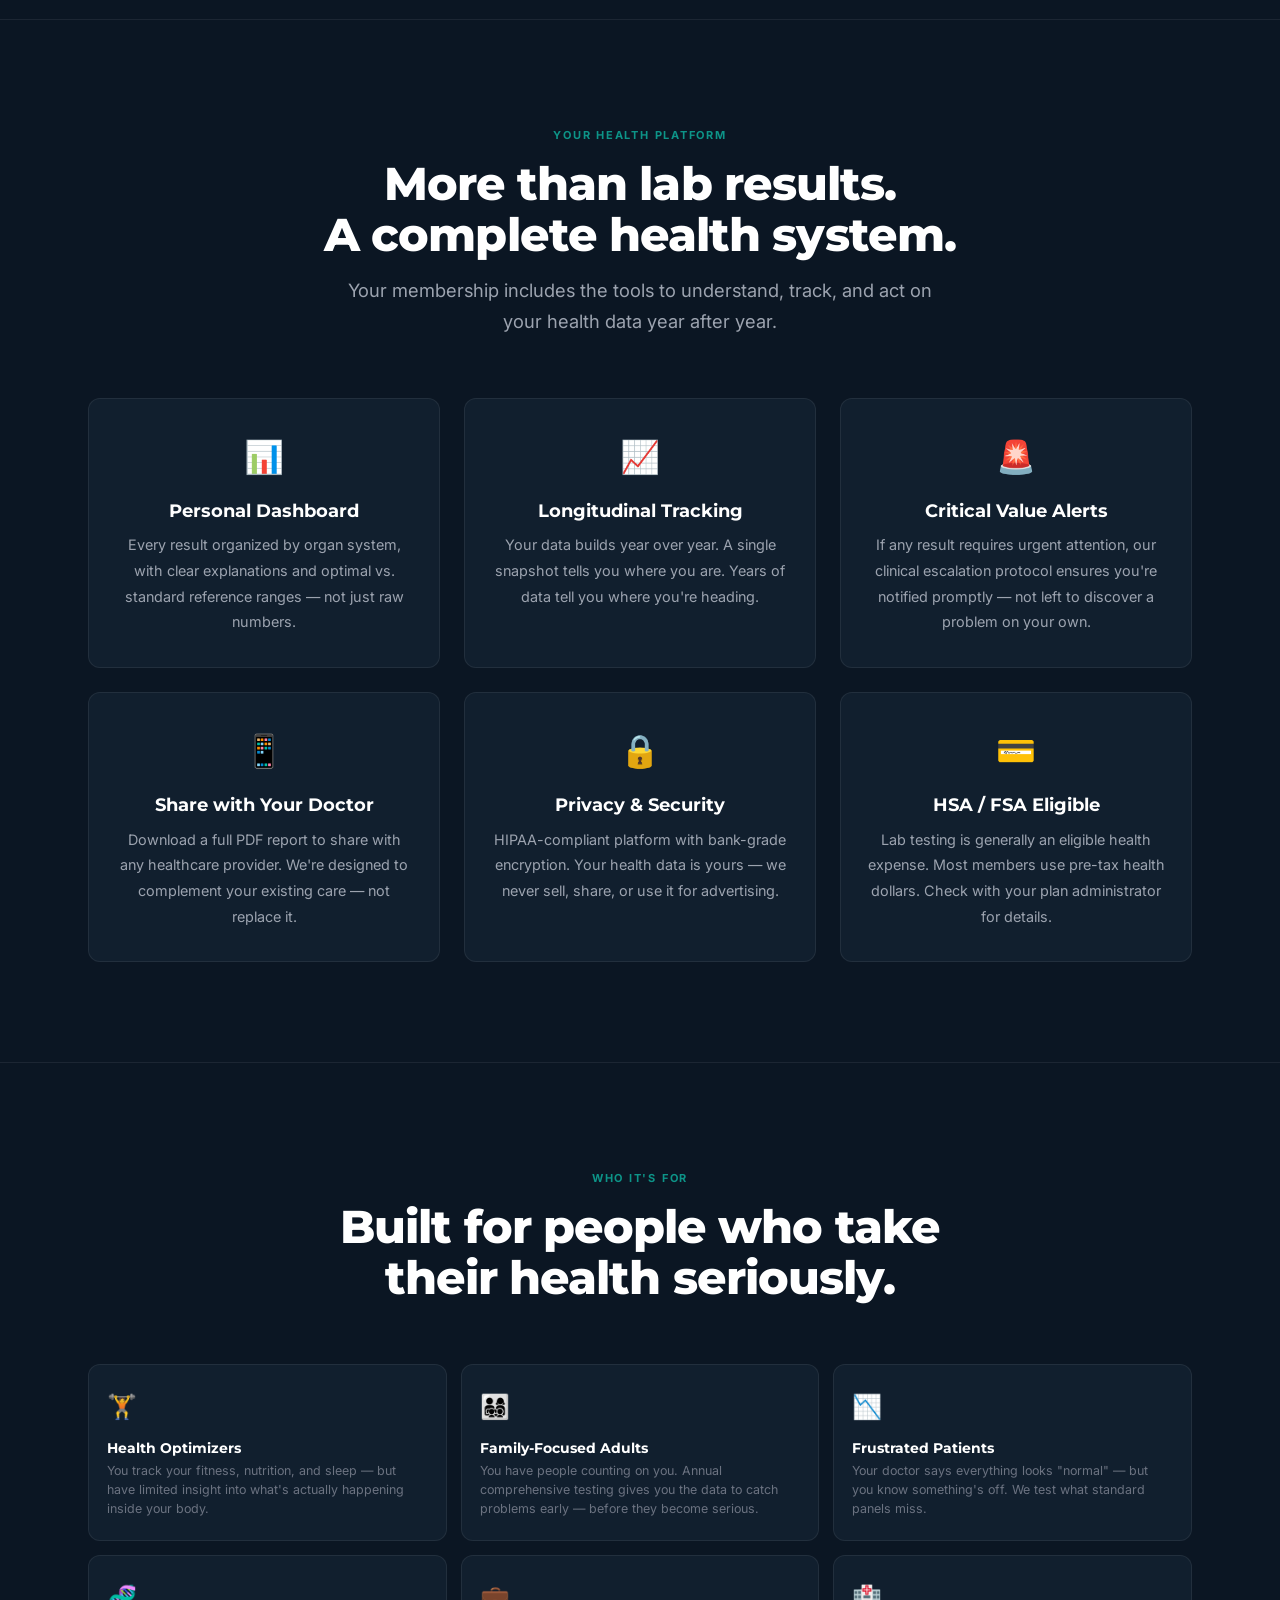
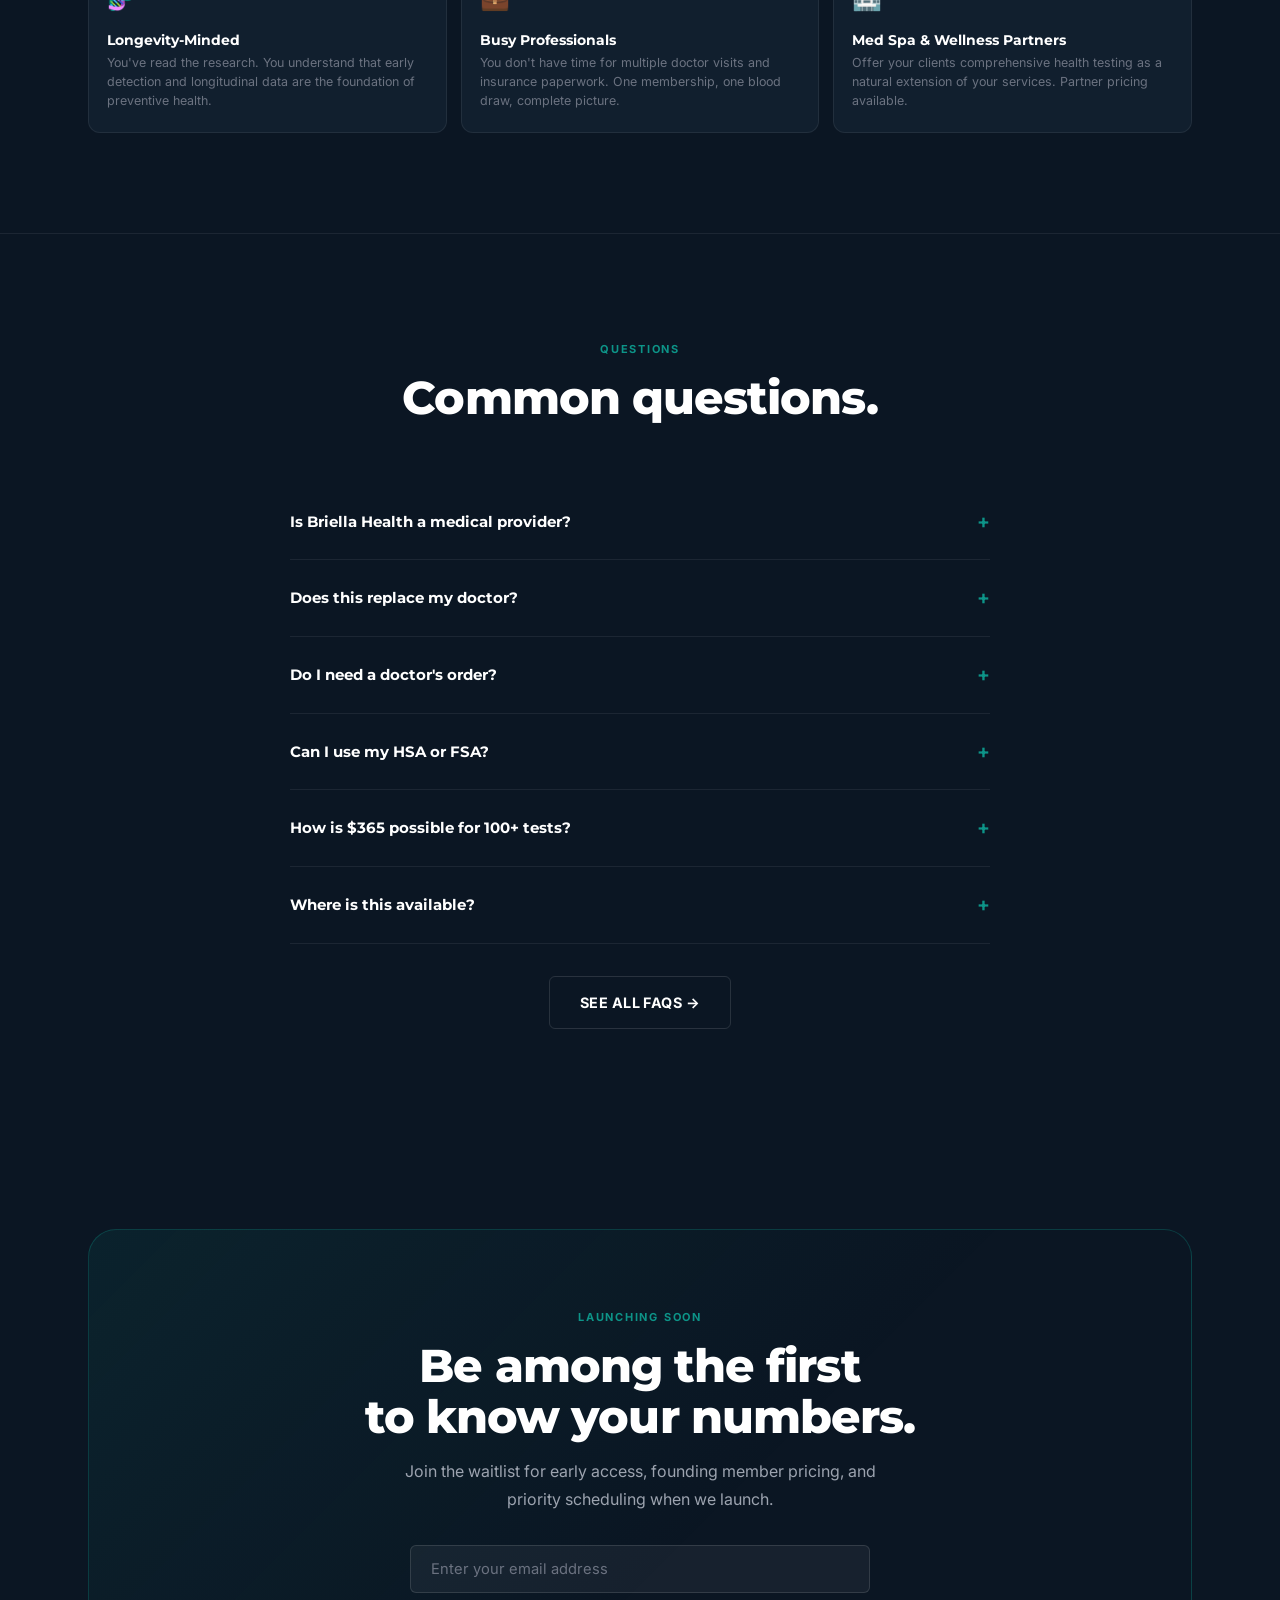
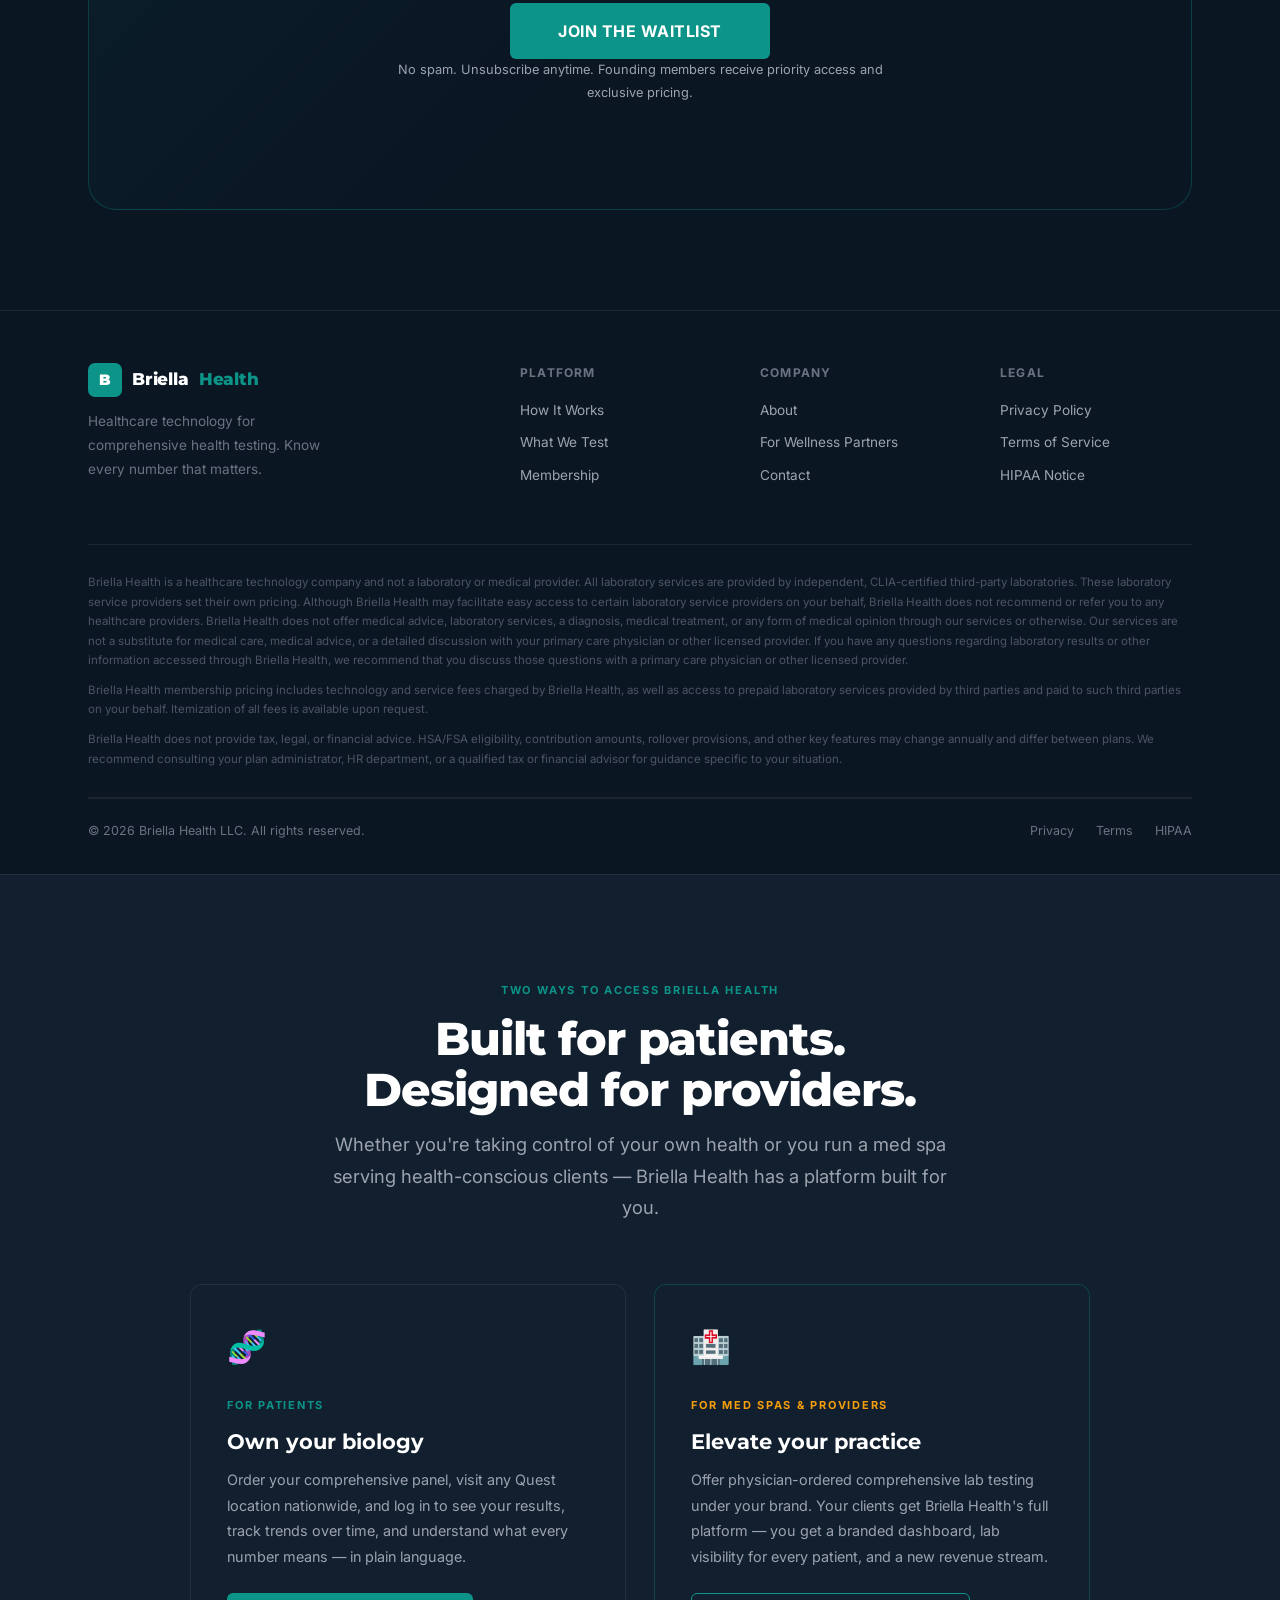
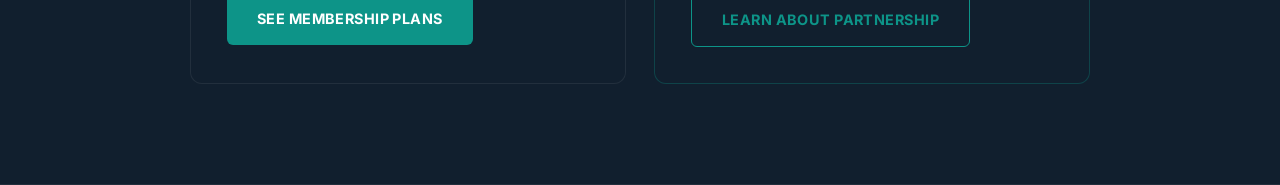
==== commit 06ab7727: "Add patient portal, spa dashboard, biomarker library, B2B page New pages: - biomarkers.html: Searcha" ====
--- a/index.html
+++ b/index.html
@@ -20,9 +20,11 @@
     </a>
     <div class="nav-links" id="navLinks">
       <a href="how-it-works.html">How It Works</a>
-      <a href="what-we-test.html">What We Test</a>
+      <a href="biomarkers.html">Biomarkers</a>
       <a href="membership.html">Membership</a>
-      <a href="#waitlist" class="btn btn-primary nav-cta">Join the Waitlist</a>
+      <a href="for-med-spas.html">For Med Spas</a>
+      <button onclick="openLoginModal()" class="btn btn-ghost" style="font-size:0.82rem;padding:8px 16px;">Login</button>
+      <a href="#waitlist" class="btn btn-primary nav-cta">Get Started</a>
     </div>
     <button class="nav-toggle" onclick="document.getElementById('navLinks').classList.toggle('open')" aria-label="Menu">
       <svg width="22" height="22" viewBox="0 0 24 24" fill="none" stroke="currentColor" stroke-width="2"><line x1="3" y1="6" x2="21" y2="6"/><line x1="3" y1="12" x2="21" y2="12"/><line x1="3" y1="18" x2="21" y2="18"/></svg>
@@ -582,5 +584,68 @@
     console.log('Waitlist signup:', email);
   }
 </script>
+
+<!-- ===== B2B SPLIT SECTION ===== -->
+<section class="section" style="background: var(--bg-card); border-top: 1px solid var(--border); border-bottom: 1px solid var(--border);">
+  <div class="container">
+    <div class="section-header centered">
+      <div class="eyebrow">Two Ways to Access Briella Health</div>
+      <h2>Built for patients.<br>Designed for providers.</h2>
+      <p class="lead">Whether you're taking control of your own health or you run a med spa serving health-conscious clients — Briella Health has a platform built for you.</p>
+    </div>
+    <div style="display:grid;grid-template-columns:1fr 1fr;gap:28px;max-width:900px;margin:0 auto;">
+      <div class="step-card" style="text-align:left;padding:36px;">
+        <div style="font-size:2rem;margin-bottom:16px;">🧬</div>
+        <div class="eyebrow" style="color:var(--teal);">For Patients</div>
+        <h3 style="font-size:1.3rem;margin-bottom:12px;">Own your biology</h3>
+        <p style="margin-bottom:24px;">Order your comprehensive panel, visit any Quest location nationwide, and log in to see your results, track trends over time, and understand what every number means — in plain language.</p>
+        <a href="membership.html" class="btn btn-primary" style="display:inline-flex;">See Membership Plans</a>
+      </div>
+      <div class="step-card" style="text-align:left;padding:36px;border-color:var(--teal-border);">
+        <div style="font-size:2rem;margin-bottom:16px;">🏥</div>
+        <div class="eyebrow" style="color:var(--gold);">For Med Spas &amp; Providers</div>
+        <h3 style="font-size:1.3rem;margin-bottom:12px;">Elevate your practice</h3>
+        <p style="margin-bottom:24px;">Offer physician-ordered comprehensive lab testing under your brand. Your clients get Briella Health's full platform — you get a branded dashboard, lab visibility for every patient, and a new revenue stream.</p>
+        <a href="for-med-spas.html" class="btn btn-outline" style="display:inline-flex;border-color:var(--teal);color:var(--teal);">Learn About Partnership</a>
+      </div>
+    </div>
+  </div>
+</section>
+
+<!-- ===== LOGIN MODAL ===== -->
+<div class="login-modal-overlay" id="loginModal" onclick="if(event.target===this)closeLoginModal()">
+  <div class="login-modal">
+    <button class="login-modal-close" onclick="closeLoginModal()">&#215;</button>
+    <h3>Welcome back</h3>
+    <p class="login-subtitle">Sign in to your Briella Health account</p>
+    <div class="login-options">
+      <a href="patient-portal.html" class="login-option">
+        <div class="login-option-icon">🧬</div>
+        <div>
+          <h4>I&#39;m a Patient</h4>
+          <p>View your lab results, biomarker trends, and health insights</p>
+        </div>
+      </a>
+      <div class="login-divider">or</div>
+      <a href="spa-portal.html" class="login-option">
+        <div class="login-option-icon">🏥</div>
+        <div>
+          <h4>I&#39;m a Provider / Med Spa</h4>
+          <p>Manage your patients and view their lab results</p>
+        </div>
+      </a>
+    </div>
+    <p style="text-align:center;font-size:0.75rem;color:var(--gray-500);margin-top:24px;">
+      New patient? <a href="membership.html" style="color:var(--teal);font-weight:600;">Get started here</a>
+    </p>
+  </div>
+</div>
+
+<script>
+function openLoginModal() { document.getElementById('loginModal').classList.add('open'); document.body.style.overflow='hidden'; }
+function closeLoginModal() { document.getElementById('loginModal').classList.remove('open'); document.body.style.overflow=''; }
+document.addEventListener('keydown', e => { if(e.key==='Escape') closeLoginModal(); });
+</script>
+
 </body>
 </html>
--- a/styles.css
+++ b/styles.css
@@ -696,3 +696,183 @@
   .fade-up { opacity: 0; transform: translateY(22px); transition: opacity 0.55s ease, transform 0.55s ease; }
   .fade-up.visible { opacity: 1; transform: translateY(0); }
 }
+
+/* =========================================
+   Login Modal
+   ========================================= */
+.login-modal-overlay {
+  position: fixed; inset: 0; z-index: 500;
+  background: rgba(0,0,0,0.75);
+  backdrop-filter: blur(8px);
+  display: none; align-items: center; justify-content: center;
+}
+.login-modal-overlay.open { display: flex; }
+.login-modal {
+  background: var(--bg-card);
+  border: 1px solid var(--border-strong);
+  border-radius: var(--radius-xl);
+  padding: 48px;
+  width: 100%; max-width: 480px;
+  position: relative;
+  box-shadow: 0 32px 80px rgba(0,0,0,0.6);
+}
+.login-modal-close {
+  position: absolute; top: 20px; right: 20px;
+  background: none; border: none; color: var(--gray-400);
+  font-size: 1.4rem; cursor: pointer; line-height: 1;
+  transition: color 0.15s;
+}
+.login-modal-close:hover { color: var(--white); }
+.login-modal h3 { font-size: 1.4rem; margin-bottom: 6px; }
+.login-modal .login-subtitle { font-size: 0.88rem; color: var(--gray-400); margin-bottom: 32px; }
+.login-options { display: flex; flex-direction: column; gap: 14px; }
+.login-option {
+  display: flex; align-items: center; gap: 18px;
+  padding: 20px 22px;
+  background: var(--bg-dark);
+  border: 1px solid var(--border-strong);
+  border-radius: var(--radius);
+  cursor: pointer; transition: all 0.2s;
+  text-decoration: none; color: inherit;
+}
+.login-option:hover { border-color: var(--teal); transform: translateY(-2px); background: var(--bg-card-hover); }
+.login-option-icon {
+  width: 48px; height: 48px; border-radius: 12px;
+  background: var(--teal-dim); border: 1px solid var(--teal-border);
+  display: flex; align-items: center; justify-content: center; font-size: 1.3rem;
+  flex-shrink: 0;
+}
+.login-option h4 { font-size: 0.95rem; margin-bottom: 3px; color: var(--white); }
+.login-option p { font-size: 0.78rem; color: var(--gray-400); line-height: 1.4; }
+.login-divider { text-align: center; font-size: 0.75rem; color: var(--gray-500); margin: 10px 0; }
+
+/* =========================================
+   Portal & Dashboard Shared Styles
+   ========================================= */
+.portal-nav {
+  position: fixed; top: 0; left: 0; right: 0; z-index: 100;
+  height: var(--nav-h); display: flex; align-items: center;
+  border-bottom: 1px solid var(--border);
+  backdrop-filter: blur(24px);
+  background: rgba(11,22,35,0.95);
+  padding: 0 32px;
+  justify-content: space-between;
+}
+.portal-nav-left { display: flex; align-items: center; gap: 12px; }
+.portal-badge {
+  font-size: 0.68rem; font-weight: 700; letter-spacing: 0.12em;
+  text-transform: uppercase; padding: 3px 10px; border-radius: 100px;
+  background: var(--teal-dim); color: var(--teal); border: 1px solid var(--teal-border);
+}
+.portal-nav-right { display: flex; align-items: center; gap: 14px; }
+.portal-avatar {
+  width: 36px; height: 36px; border-radius: 50%;
+  background: var(--teal); display: flex; align-items: center; justify-content: center;
+  font-size: 0.85rem; font-weight: 700; color: #fff;
+}
+.portal-body { padding-top: var(--nav-h); min-height: 100vh; }
+.portal-sidebar {
+  position: fixed; top: var(--nav-h); left: 0; bottom: 0; width: 240px;
+  border-right: 1px solid var(--border); padding: 24px 16px;
+  background: var(--bg-dark); overflow-y: auto;
+}
+.portal-main { margin-left: 240px; padding: 36px 40px; }
+.sidebar-label {
+  font-size: 0.68rem; font-weight: 700; letter-spacing: 0.12em;
+  text-transform: uppercase; color: var(--gray-500); padding: 0 12px;
+  margin: 20px 0 8px;
+}
+.sidebar-link {
+  display: flex; align-items: center; gap: 10px;
+  padding: 9px 12px; border-radius: 8px;
+  font-size: 0.85rem; font-weight: 500; color: var(--gray-300);
+  transition: all 0.15s; cursor: pointer; text-decoration: none;
+}
+.sidebar-link:hover { background: var(--bg-card); color: var(--white); }
+.sidebar-link.active { background: var(--teal-dim); color: var(--teal); border: 1px solid var(--teal-border); }
+.sidebar-link .sl-icon { width: 18px; text-align: center; font-size: 0.95rem; }
+.stat-card {
+  background: var(--bg-card); border: 1px solid var(--border);
+  border-radius: var(--radius); padding: 24px;
+}
+.stat-card-value { font-size: 2rem; font-weight: 800; font-family: var(--font-heading); color: var(--white); }
+.stat-card-label { font-size: 0.78rem; color: var(--gray-400); margin-top: 4px; }
+.stat-card-delta { font-size: 0.75rem; font-weight: 600; margin-top: 8px; }
+.delta-up { color: #22c55e; }
+.delta-down { color: #ef4444; }
+.status-pill {
+  display: inline-flex; align-items: center; gap: 6px;
+  font-size: 0.7rem; font-weight: 700; padding: 3px 10px; border-radius: 100px;
+  text-transform: uppercase; letter-spacing: 0.06em;
+}
+.status-optimal { background: rgba(34,197,94,0.12); color: #22c55e; border: 1px solid rgba(34,197,94,0.25); }
+.status-borderline { background: rgba(245,158,11,0.12); color: #f59e0b; border: 1px solid rgba(245,158,11,0.25); }
+.status-flag { background: rgba(239,68,68,0.12); color: #ef4444; border: 1px solid rgba(239,68,68,0.25); }
+.status-pending { background: var(--teal-dim); color: var(--teal); border: 1px solid var(--teal-border); }
+
+/* =========================================
+   Biomarker Library
+   ========================================= */
+.bm-library-grid {
+  display: grid; grid-template-columns: repeat(auto-fill, minmax(300px, 1fr)); gap: 16px;
+}
+.bm-lib-card {
+  background: var(--bg-card); border: 1px solid var(--border);
+  border-radius: var(--radius); padding: 22px;
+  cursor: pointer; transition: all 0.2s;
+}
+.bm-lib-card:hover { border-color: var(--teal-border); transform: translateY(-2px); }
+.bm-lib-card-header { display: flex; justify-content: space-between; align-items: flex-start; margin-bottom: 10px; }
+.bm-lib-cat-tag {
+  font-size: 0.65rem; font-weight: 700; letter-spacing: 0.1em; text-transform: uppercase;
+  padding: 2px 8px; border-radius: 100px;
+  background: var(--teal-dim); color: var(--teal); border: 1px solid var(--teal-border);
+}
+.bm-lib-card h4 { font-size: 0.95rem; margin-bottom: 6px; }
+.bm-lib-card p { font-size: 0.82rem; color: var(--gray-400); line-height: 1.55; }
+.bm-lib-ranges { margin-top: 14px; padding-top: 14px; border-top: 1px solid var(--border); display: grid; grid-template-columns: 1fr 1fr; gap: 10px; }
+.bm-range-item label { display: block; font-size: 0.65rem; font-weight: 700; text-transform: uppercase; letter-spacing: 0.08em; color: var(--gray-500); margin-bottom: 3px; }
+.bm-range-item span { font-size: 0.8rem; color: var(--gray-300); }
+.bm-range-item span.optimal { color: var(--teal); }
+.search-filter-bar {
+  display: flex; gap: 12px; align-items: center; margin-bottom: 32px; flex-wrap: wrap;
+}
+.search-input {
+  flex: 1; min-width: 240px; background: var(--bg-card); border: 1px solid var(--border-strong);
+  border-radius: var(--radius-sm); padding: 11px 16px; color: var(--white);
+  font-family: var(--font-body); font-size: 0.9rem; outline: none; transition: border-color 0.15s;
+}
+.search-input:focus { border-color: var(--teal); }
+.search-input::placeholder { color: var(--gray-500); }
+.filter-tabs { display: flex; gap: 8px; flex-wrap: wrap; }
+.filter-tab {
+  padding: 8px 16px; border-radius: 100px; font-size: 0.78rem; font-weight: 600;
+  background: var(--bg-card); border: 1px solid var(--border); color: var(--gray-400);
+  cursor: pointer; transition: all 0.15s;
+}
+.filter-tab:hover { border-color: var(--teal-border); color: var(--teal); }
+.filter-tab.active { background: var(--teal-dim); border-color: var(--teal-border); color: var(--teal); }
+.bm-count-label { font-size: 0.82rem; color: var(--gray-500); margin-bottom: 20px; }
+
+/* B2B For Med Spas */
+.feature-row { display: grid; grid-template-columns: 1fr 1fr; gap: 64px; align-items: center; margin-bottom: 100px; }
+.feature-row.reverse { direction: rtl; }
+.feature-row.reverse > * { direction: ltr; }
+.feature-mockup { background: var(--bg-card); border: 1px solid var(--border-strong); border-radius: var(--radius-xl); padding: 28px; box-shadow: var(--shadow-card); }
+.pricing-card { background: var(--bg-card); border: 1px solid var(--border); border-radius: var(--radius-lg); padding: 36px; }
+.pricing-card.featured { border-color: var(--teal); box-shadow: 0 0 40px rgba(13,148,136,0.12); }
+.pricing-grid { display: grid; grid-template-columns: repeat(3, 1fr); gap: 24px; }
+.price-value { font-size: 2.4rem; font-weight: 800; font-family: var(--font-heading); color: var(--white); }
+.price-period { font-size: 0.82rem; color: var(--gray-400); }
+.price-feature-list { margin-top: 24px; display: flex; flex-direction: column; gap: 10px; }
+.price-feature { display: flex; align-items: center; gap: 10px; font-size: 0.85rem; color: var(--gray-300); }
+.price-feature::before { content: '✓'; color: var(--teal); font-weight: 700; flex-shrink: 0; }
+
+@media (max-width: 768px) {
+  .portal-sidebar { display: none; }
+  .portal-main { margin-left: 0; padding: 24px 20px; }
+  .feature-row { grid-template-columns: 1fr; gap: 32px; }
+  .feature-row.reverse { direction: ltr; }
+  .pricing-grid { grid-template-columns: 1fr; }
+  .bm-library-grid { grid-template-columns: 1fr; }
+}
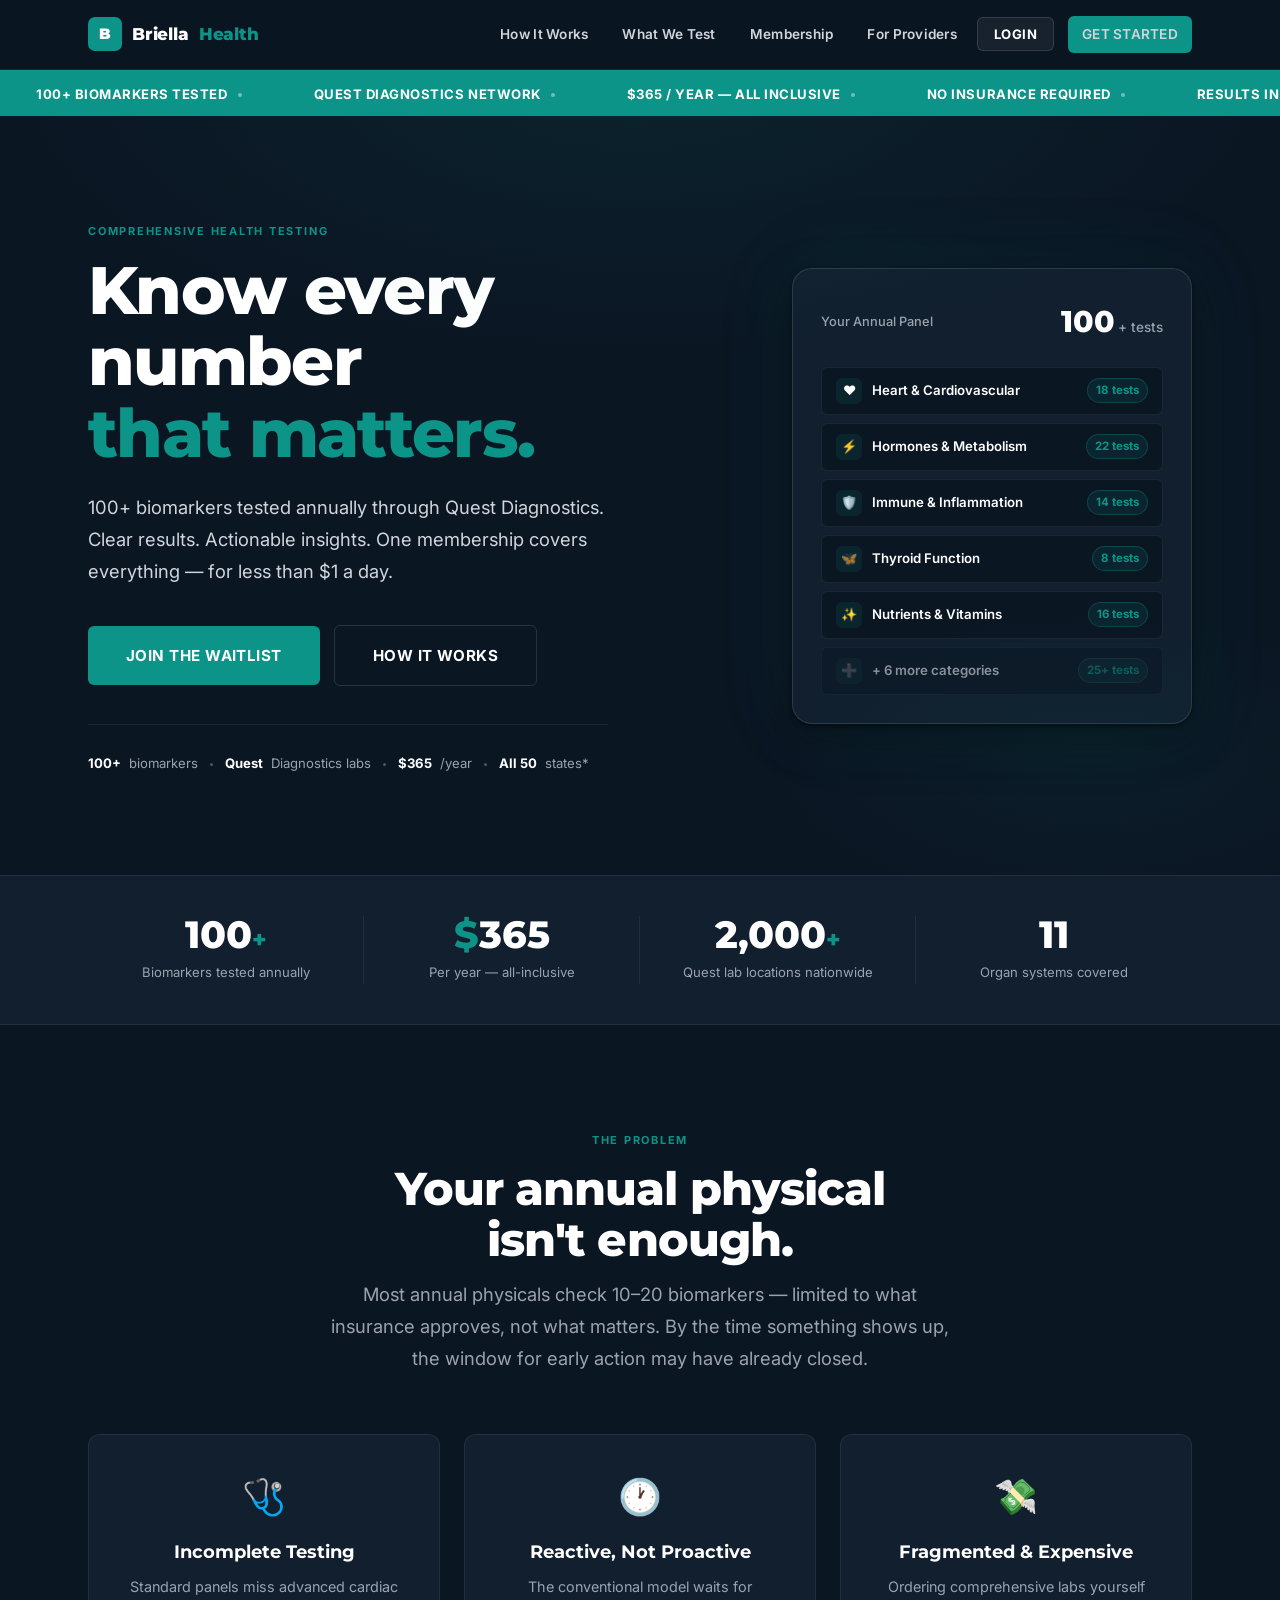
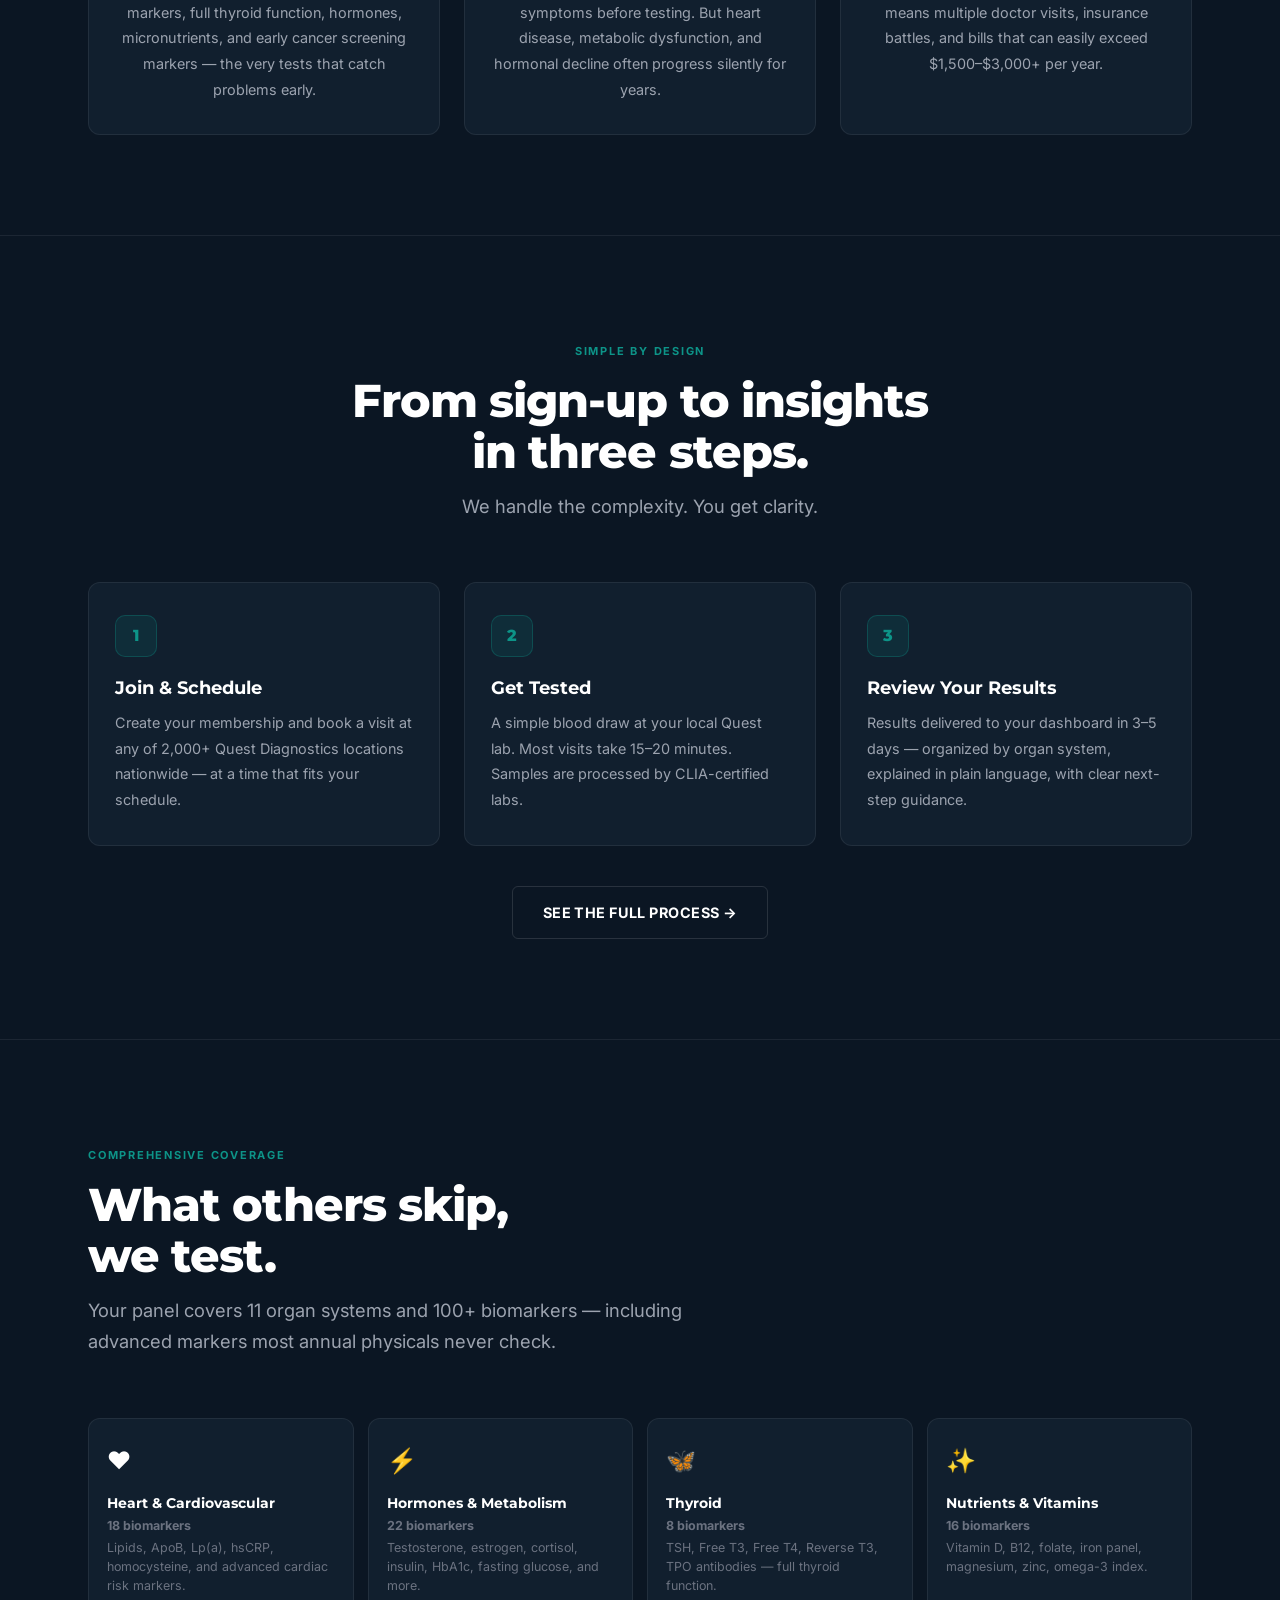
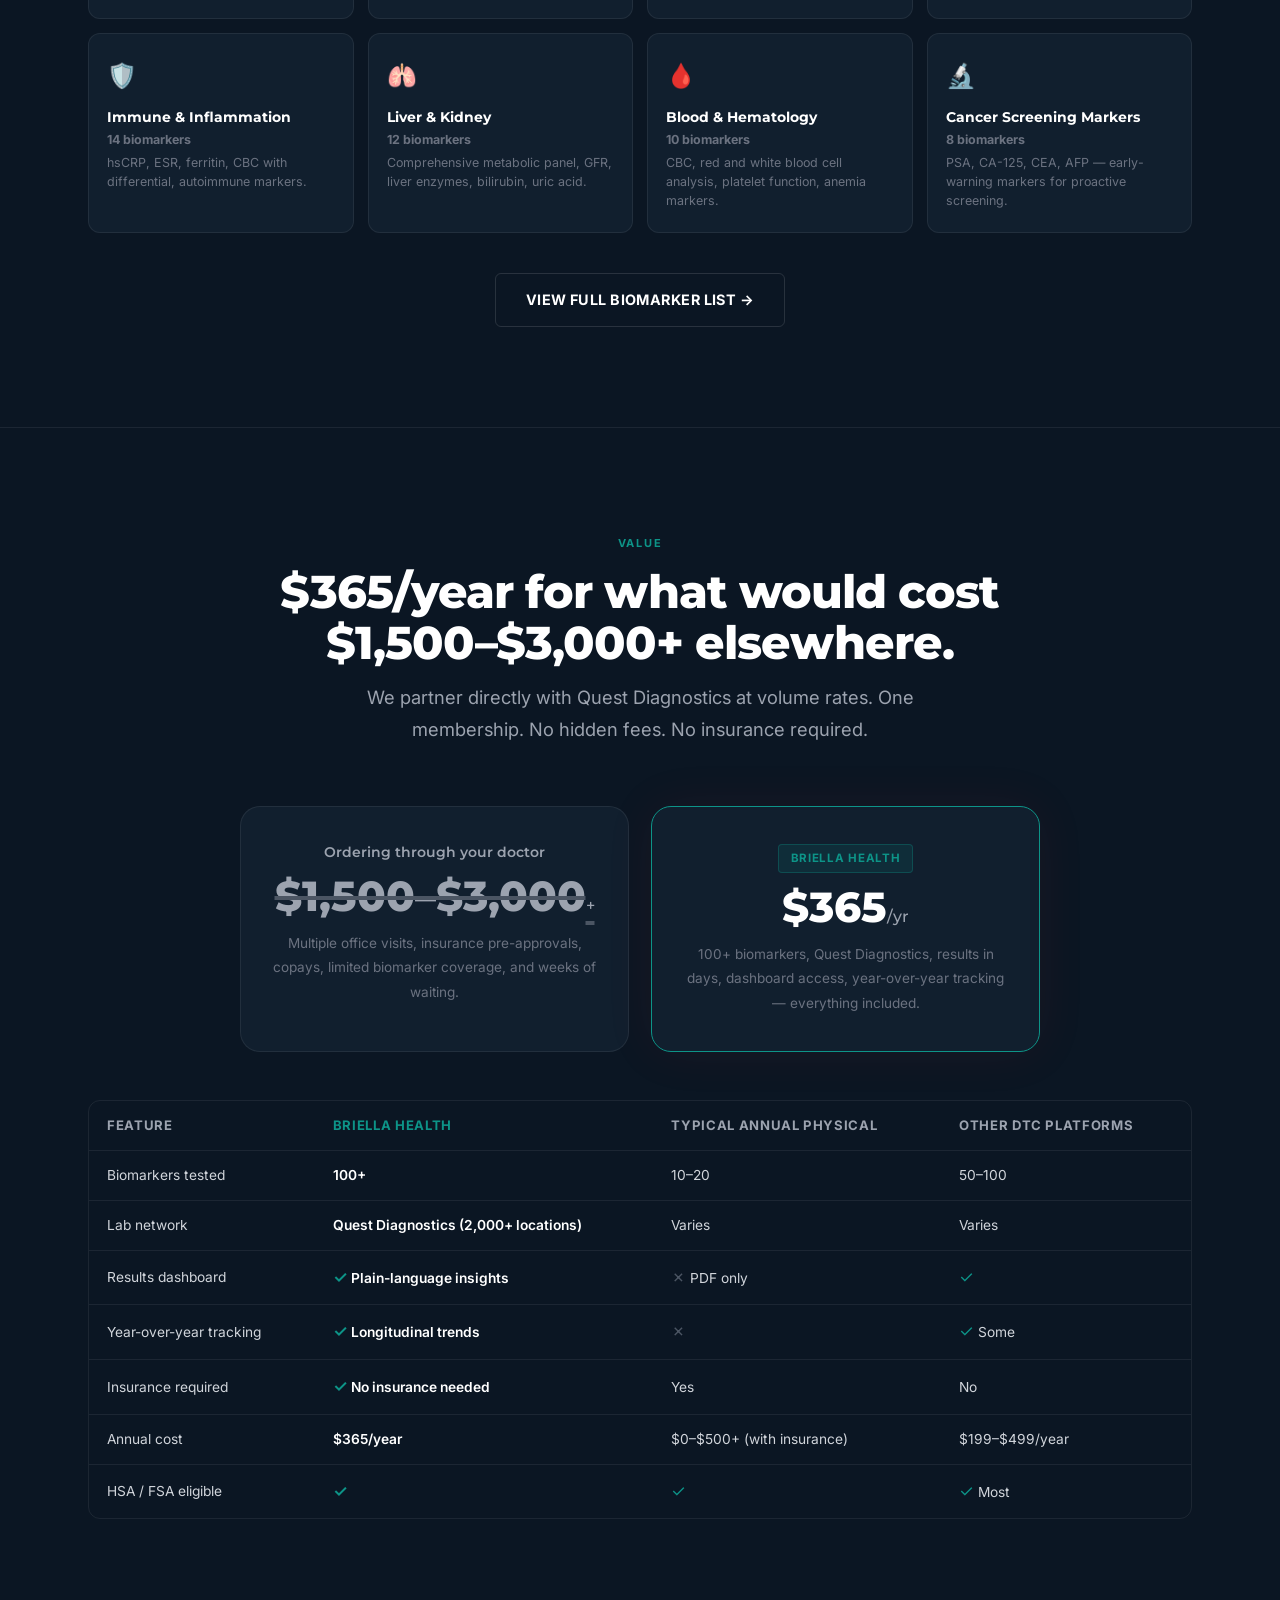
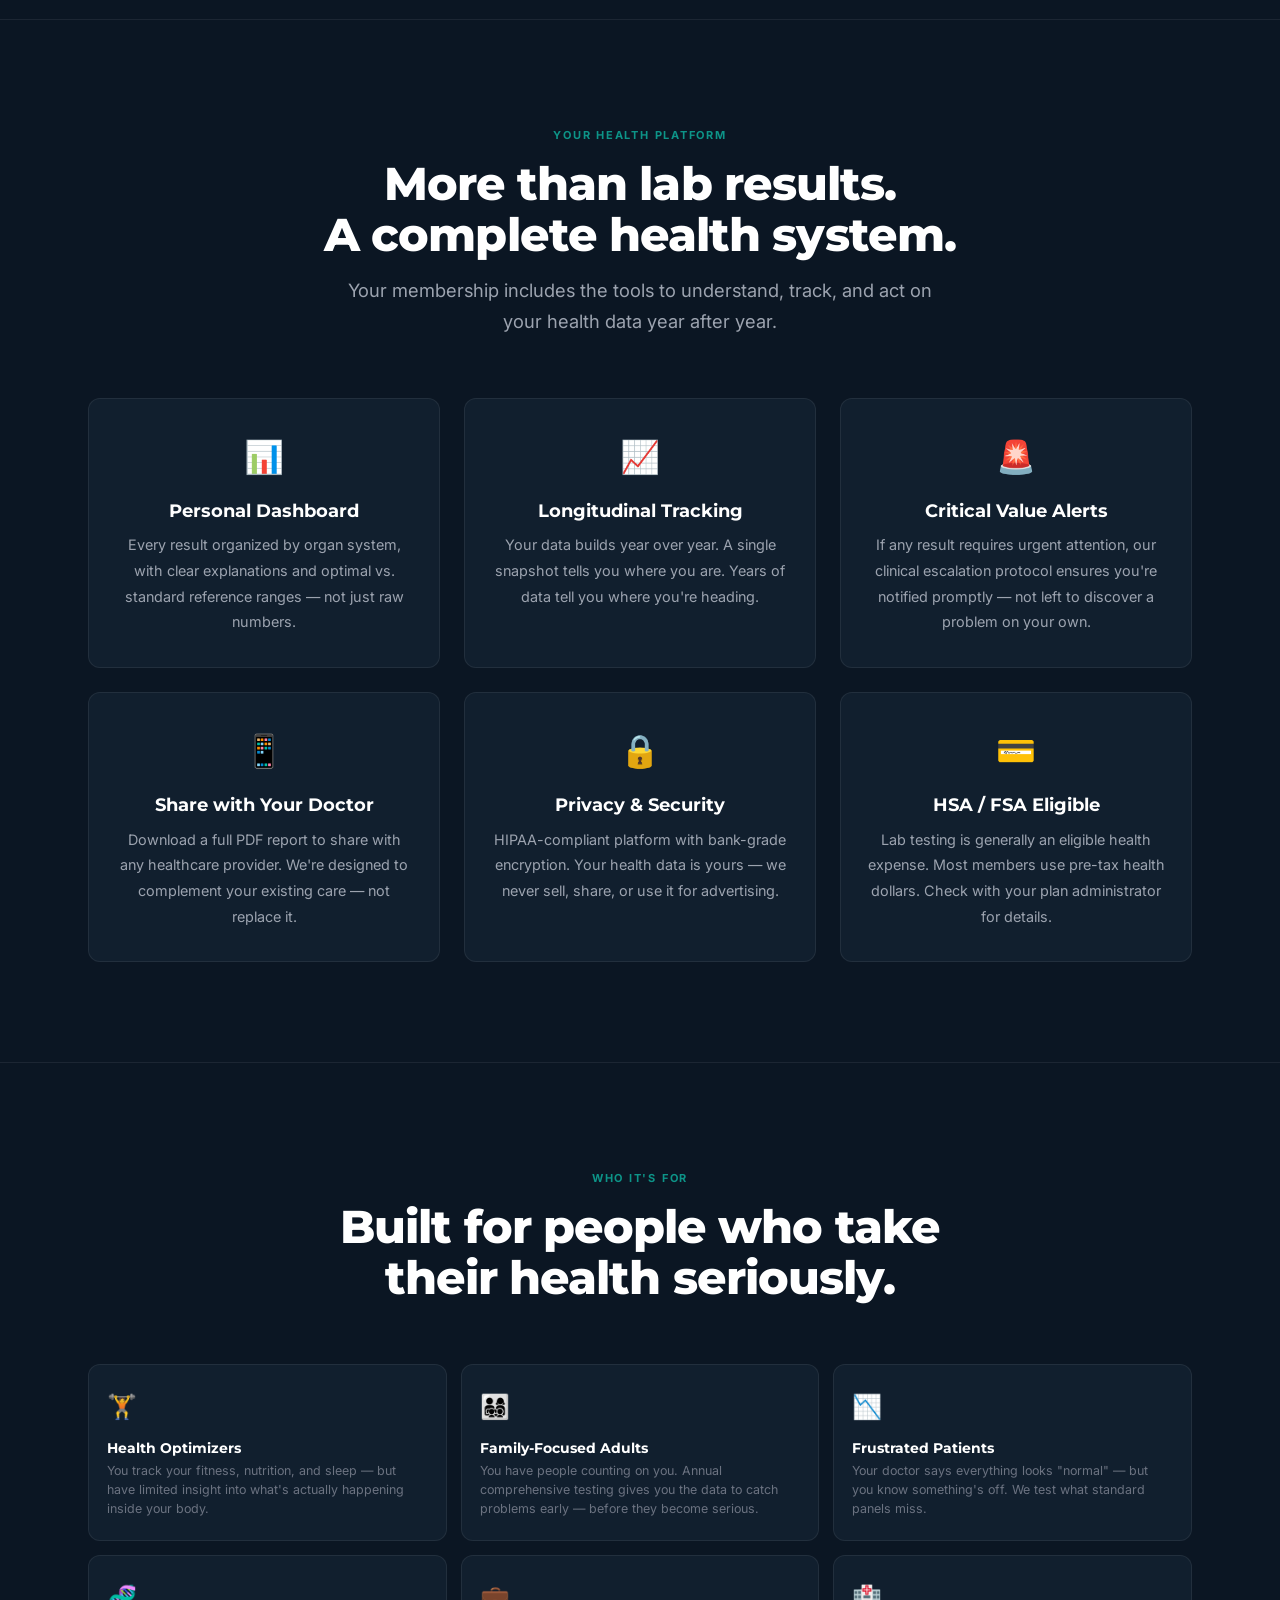
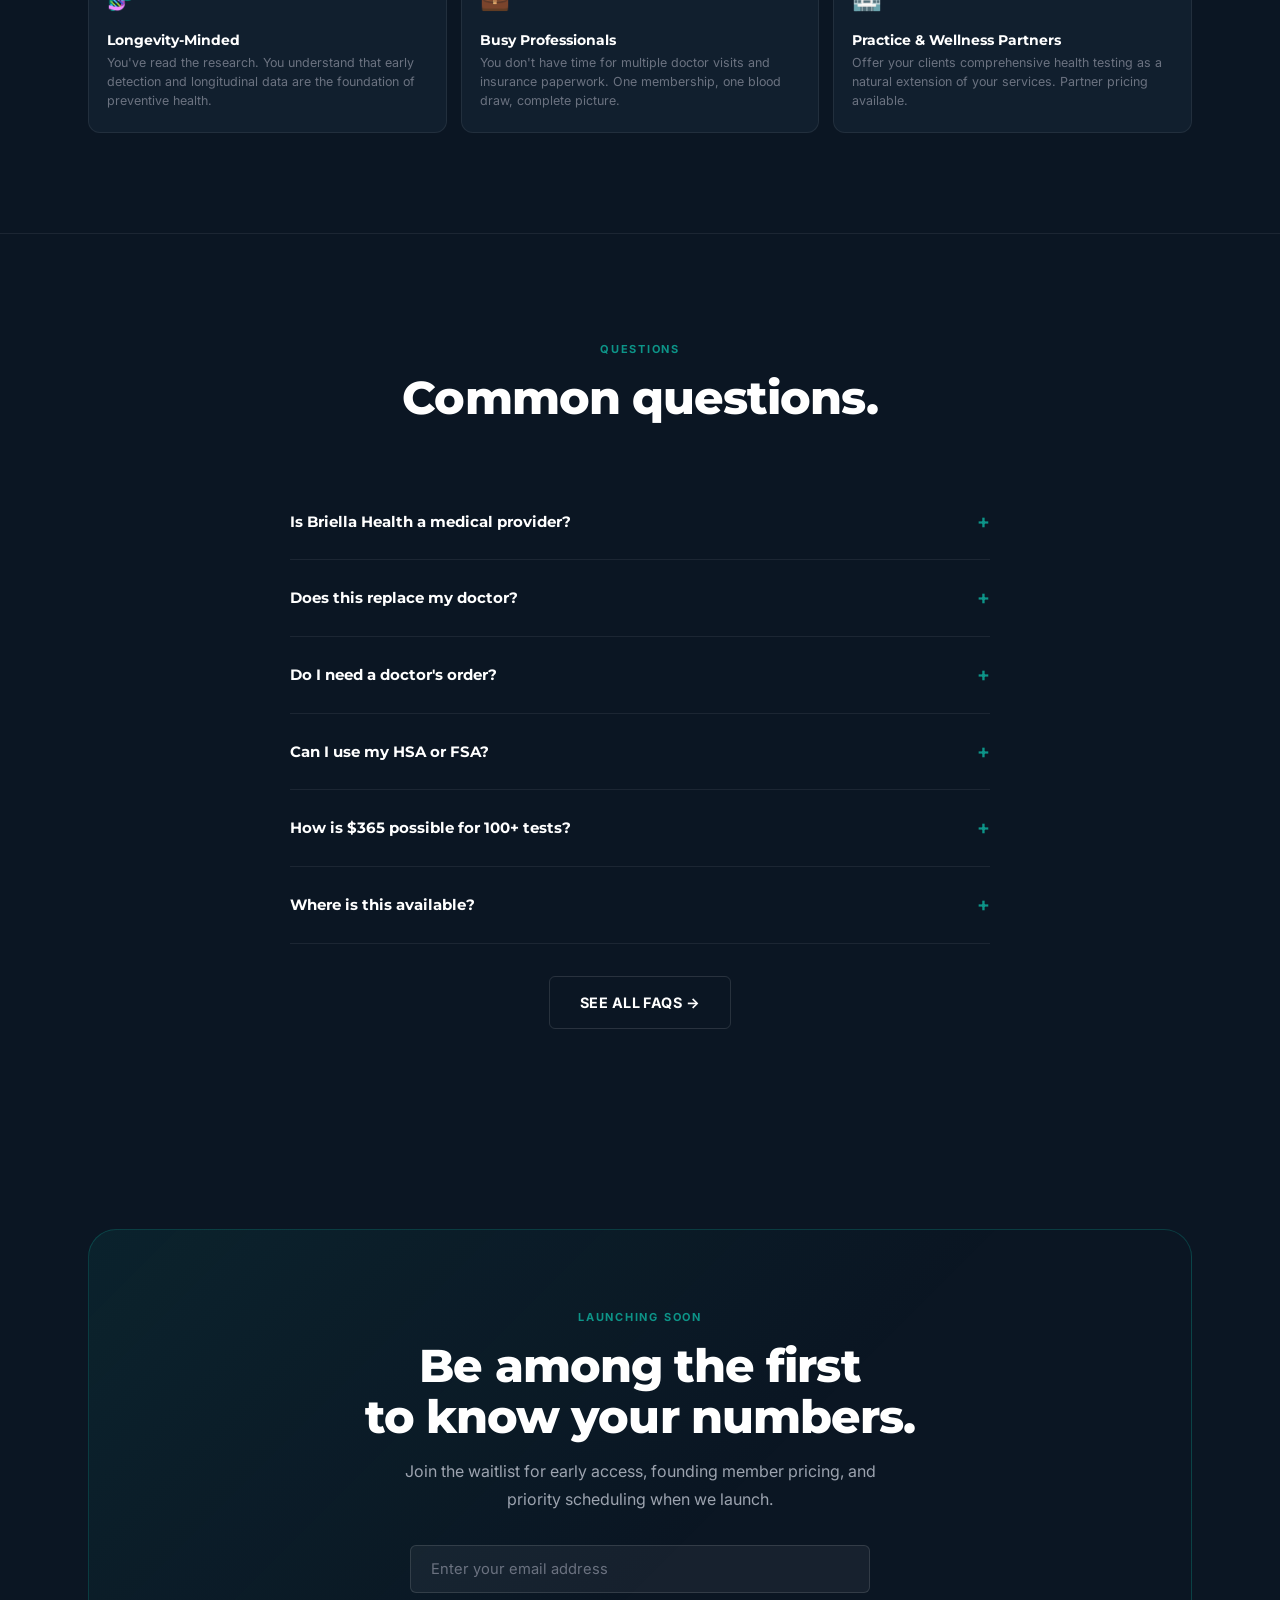
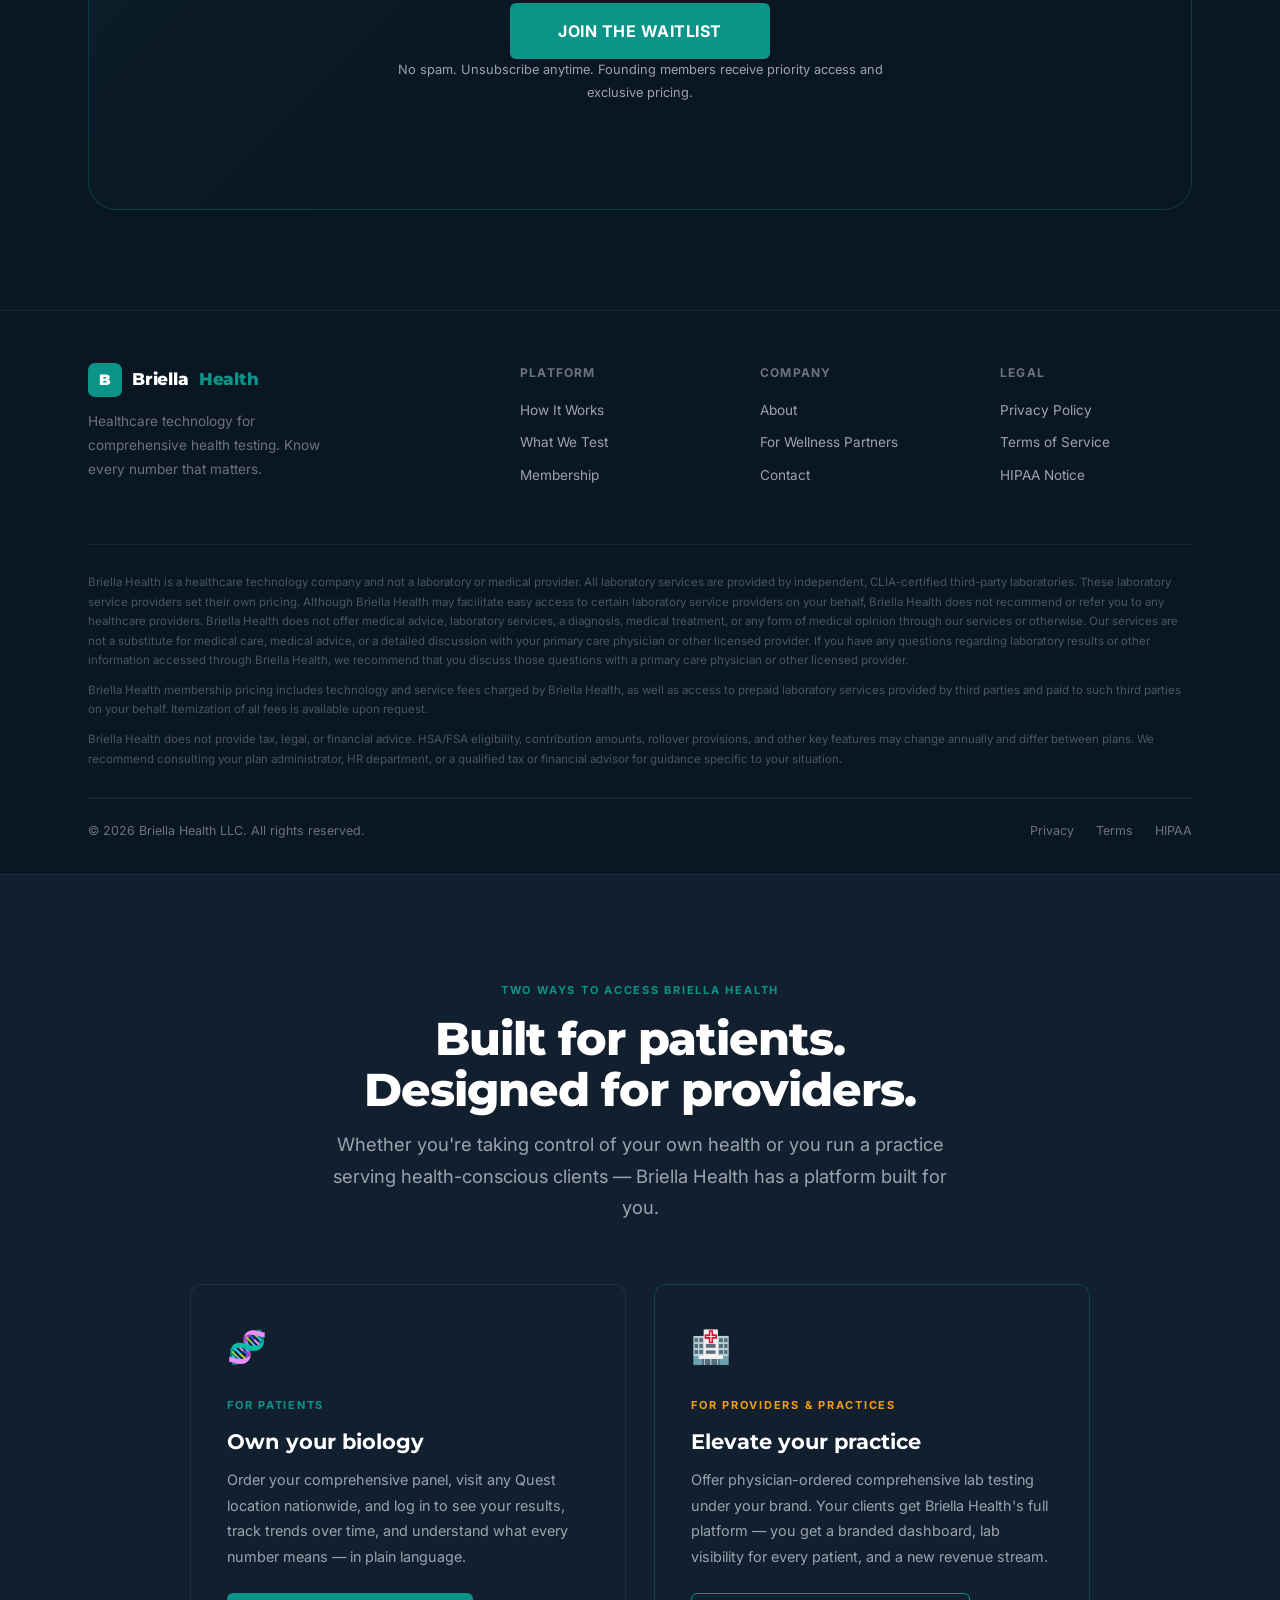
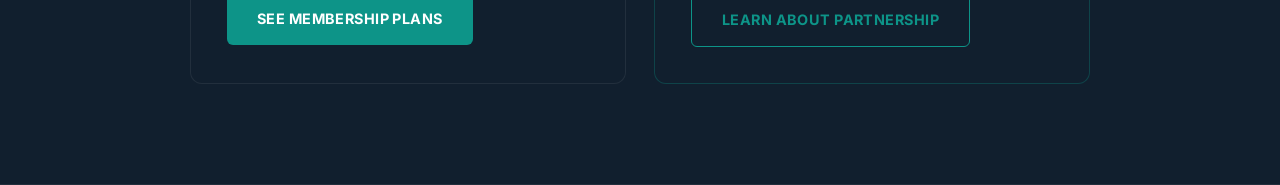
==== commit e6162570: "Redesign What We Test page + update nav across all pages - Rebuilt biomarkers.html: light cream back" ====
--- a/index.html
+++ b/index.html
@@ -20,9 +20,9 @@
     </a>
     <div class="nav-links" id="navLinks">
       <a href="how-it-works.html">How It Works</a>
-      <a href="biomarkers.html">Biomarkers</a>
+      <a href="biomarkers.html">What We Test</a>
       <a href="membership.html">Membership</a>
-      <a href="for-med-spas.html">For Med Spas</a>
+      <a href="for-providers.html">For Providers</a>
       <button onclick="openLoginModal()" class="btn btn-ghost" style="font-size:0.82rem;padding:8px 16px;">Login</button>
       <a href="#waitlist" class="btn btn-primary nav-cta">Get Started</a>
     </div>
@@ -278,7 +278,7 @@
       </div>
     </div>
     <div style="text-align:center; margin-top:40px;">
-      <a href="what-we-test.html" class="btn btn-outline">View Full Biomarker List →</a>
+      <a href="biomarkers.html" class="btn btn-outline">View Full Biomarker List →</a>
     </div>
   </div>
 </section>
@@ -450,7 +450,7 @@
       </div>
       <div class="category-card fade-up">
         <div class="category-icon">🏥</div>
-        <h4>Med Spa &amp; Wellness Partners</h4>
+        <h4>Practice &amp; Wellness Partners</h4>
         <p>Offer your clients comprehensive health testing as a natural extension of your services. Partner pricing available.</p>
       </div>
     </div>
@@ -528,7 +528,7 @@
       <div class="footer-col">
         <h5>Platform</h5>
         <a href="how-it-works.html">How It Works</a>
-        <a href="what-we-test.html">What We Test</a>
+        <a href="biomarkers.html">What We Test</a>
         <a href="membership.html">Membership</a>
       </div>
       <div class="footer-col">
@@ -591,7 +591,7 @@
     <div class="section-header centered">
       <div class="eyebrow">Two Ways to Access Briella Health</div>
       <h2>Built for patients.<br>Designed for providers.</h2>
-      <p class="lead">Whether you're taking control of your own health or you run a med spa serving health-conscious clients — Briella Health has a platform built for you.</p>
+      <p class="lead">Whether you're taking control of your own health or you run a practice serving health-conscious clients — Briella Health has a platform built for you.</p>
     </div>
     <div style="display:grid;grid-template-columns:1fr 1fr;gap:28px;max-width:900px;margin:0 auto;">
       <div class="step-card" style="text-align:left;padding:36px;">
@@ -603,10 +603,10 @@
       </div>
       <div class="step-card" style="text-align:left;padding:36px;border-color:var(--teal-border);">
         <div style="font-size:2rem;margin-bottom:16px;">🏥</div>
-        <div class="eyebrow" style="color:var(--gold);">For Med Spas &amp; Providers</div>
+        <div class="eyebrow" style="color:var(--gold);">For Providers &amp; Practices</div>
         <h3 style="font-size:1.3rem;margin-bottom:12px;">Elevate your practice</h3>
         <p style="margin-bottom:24px;">Offer physician-ordered comprehensive lab testing under your brand. Your clients get Briella Health's full platform — you get a branded dashboard, lab visibility for every patient, and a new revenue stream.</p>
-        <a href="for-med-spas.html" class="btn btn-outline" style="display:inline-flex;border-color:var(--teal);color:var(--teal);">Learn About Partnership</a>
+        <a href="for-providers.html" class="btn btn-outline" style="display:inline-flex;border-color:var(--teal);color:var(--teal);">Learn About Partnership</a>
       </div>
     </div>
   </div>
@@ -630,8 +630,8 @@
       <a href="spa-portal.html" class="login-option">
         <div class="login-option-icon">🏥</div>
         <div>
-          <h4>I&#39;m a Provider / Med Spa</h4>
-          <p>Manage your patients and view their lab results</p>
+          <h4>I&#39;m a Provider / Team</h4>
+          <p>Clinic, practice, or team — manage patients and view results</p>
         </div>
       </a>
     </div>
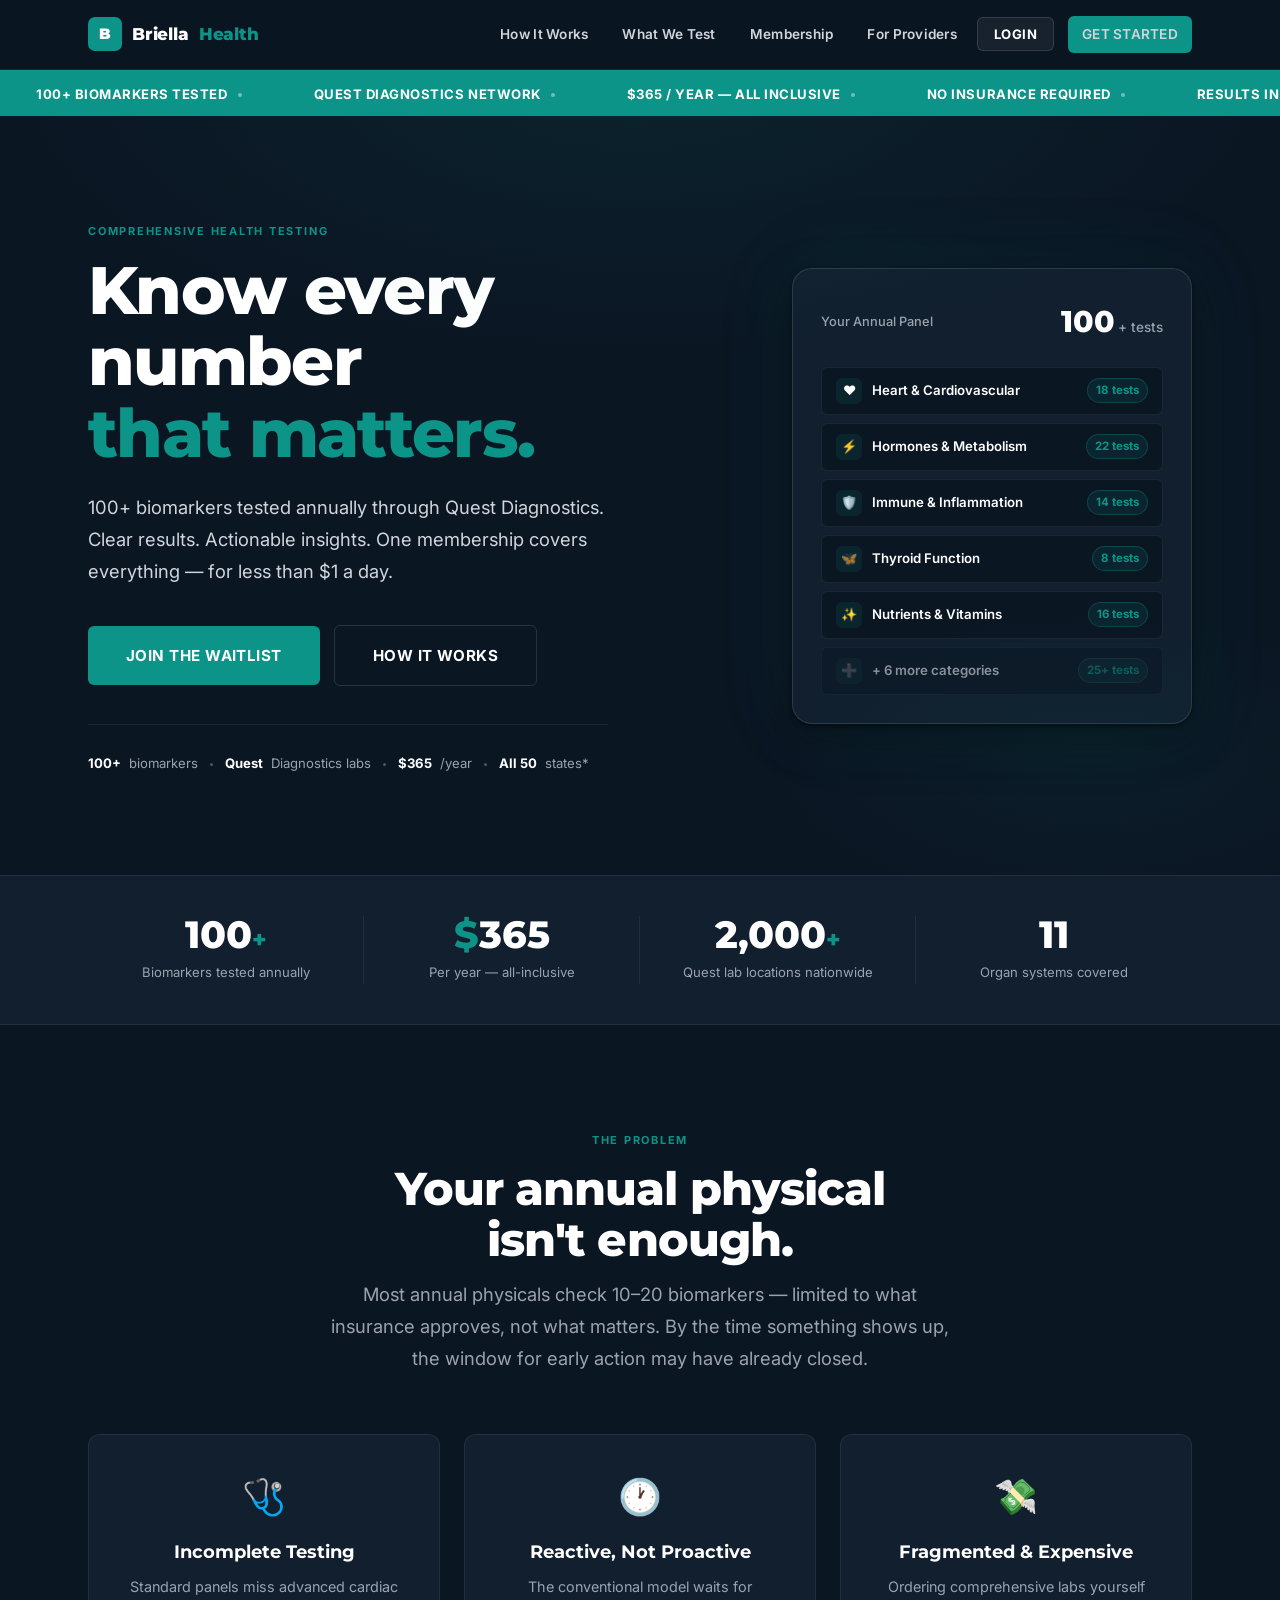
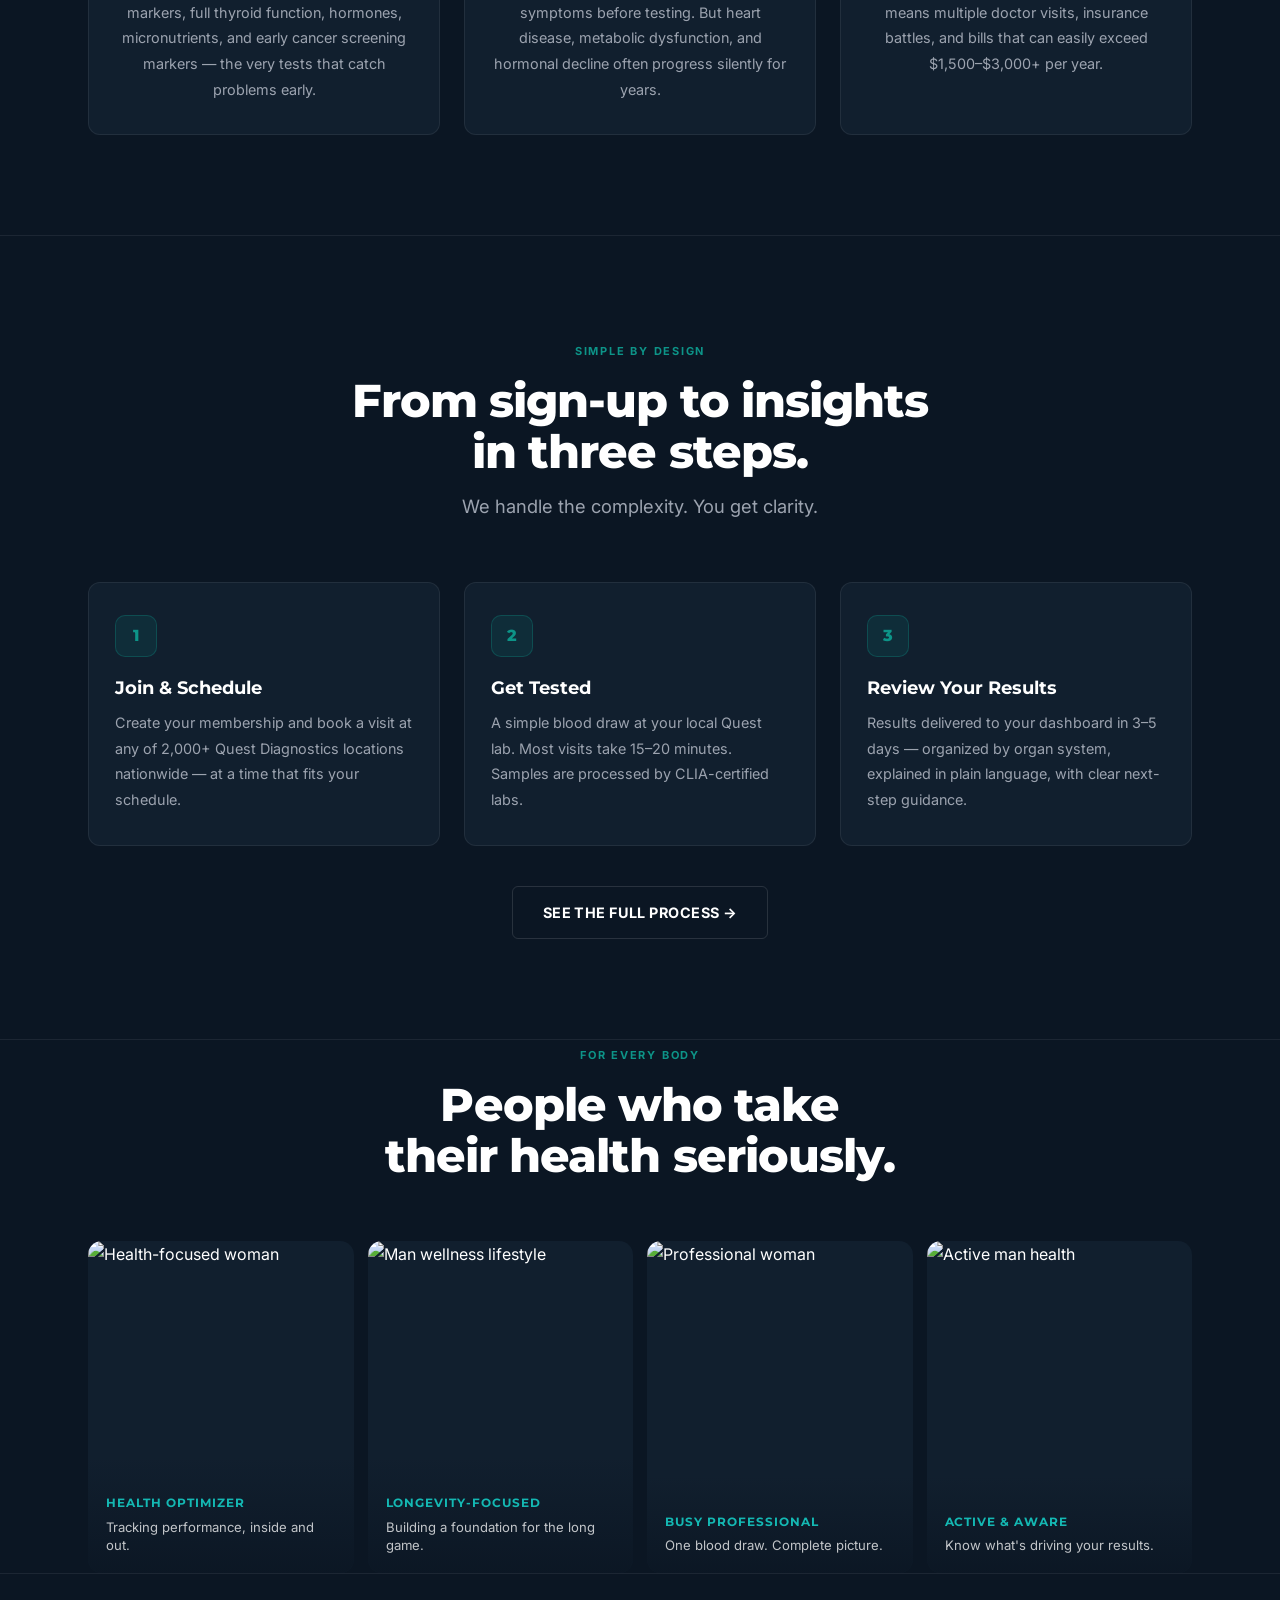
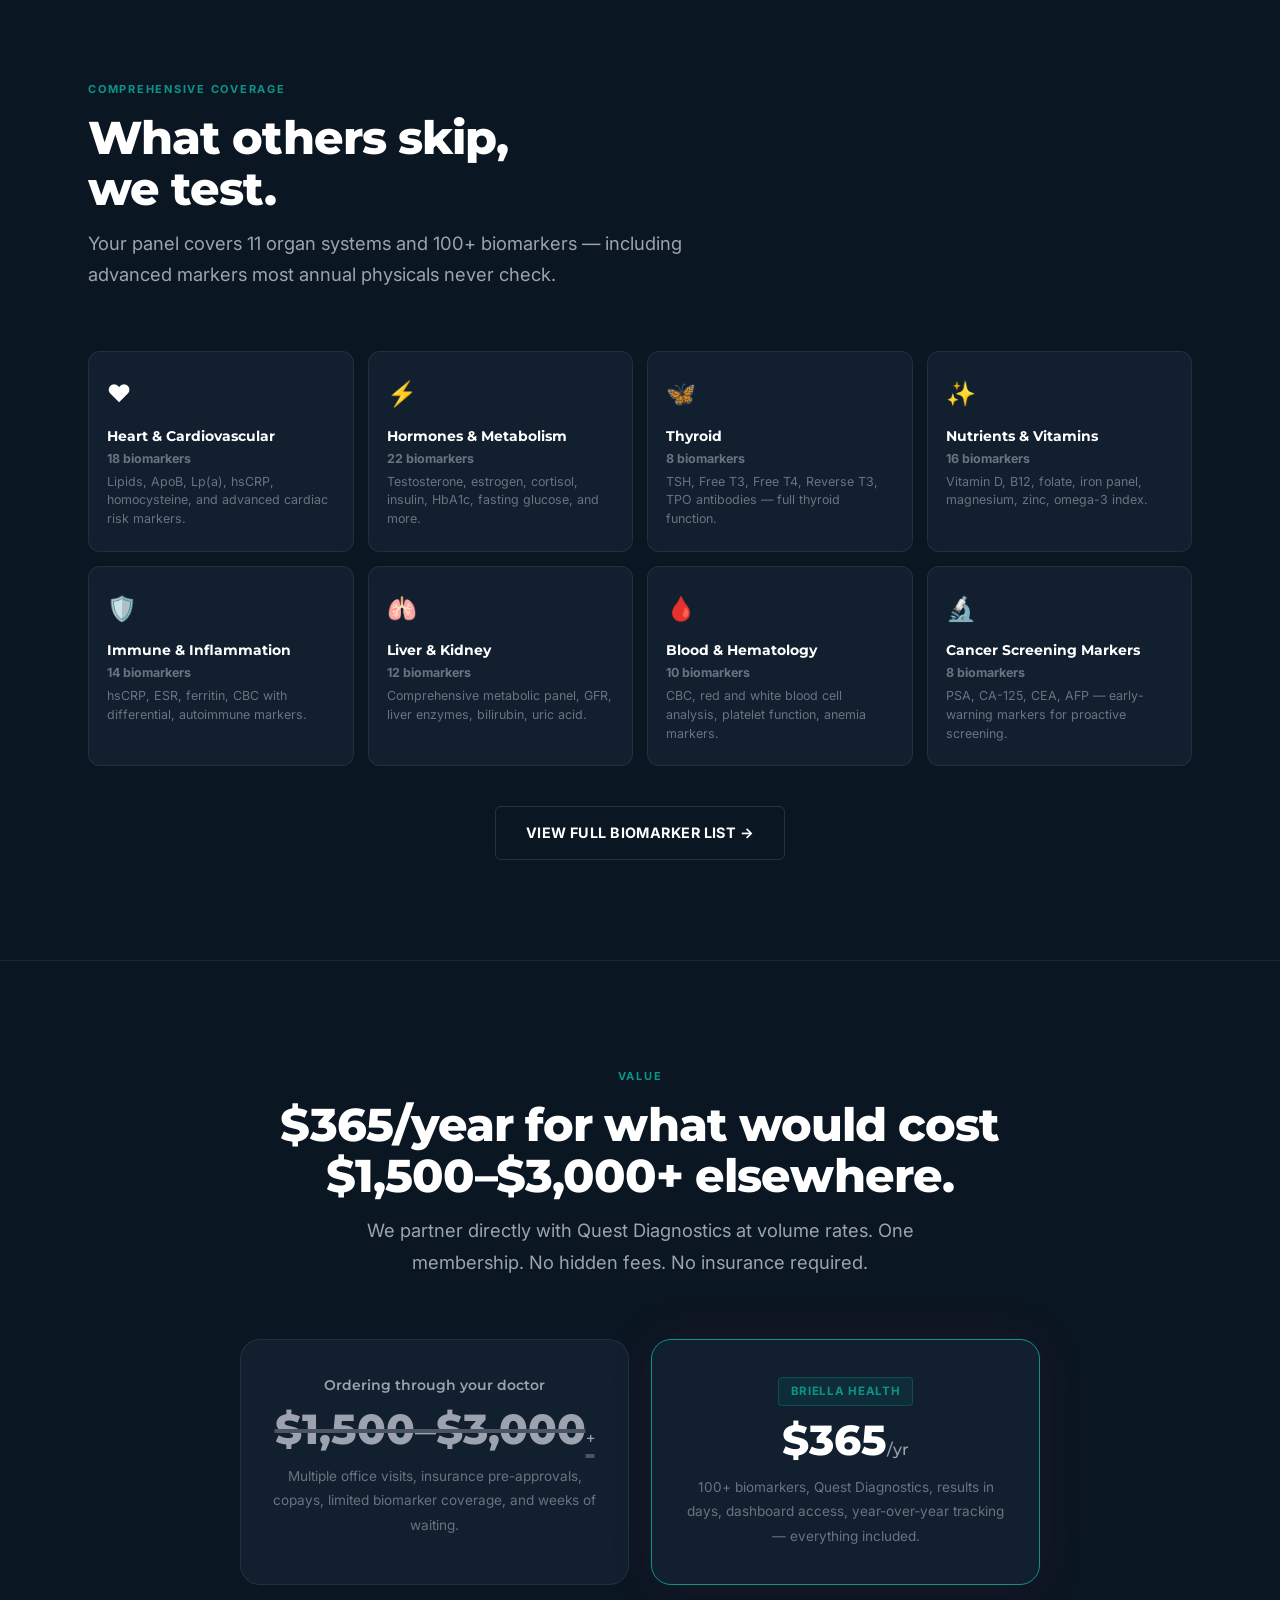
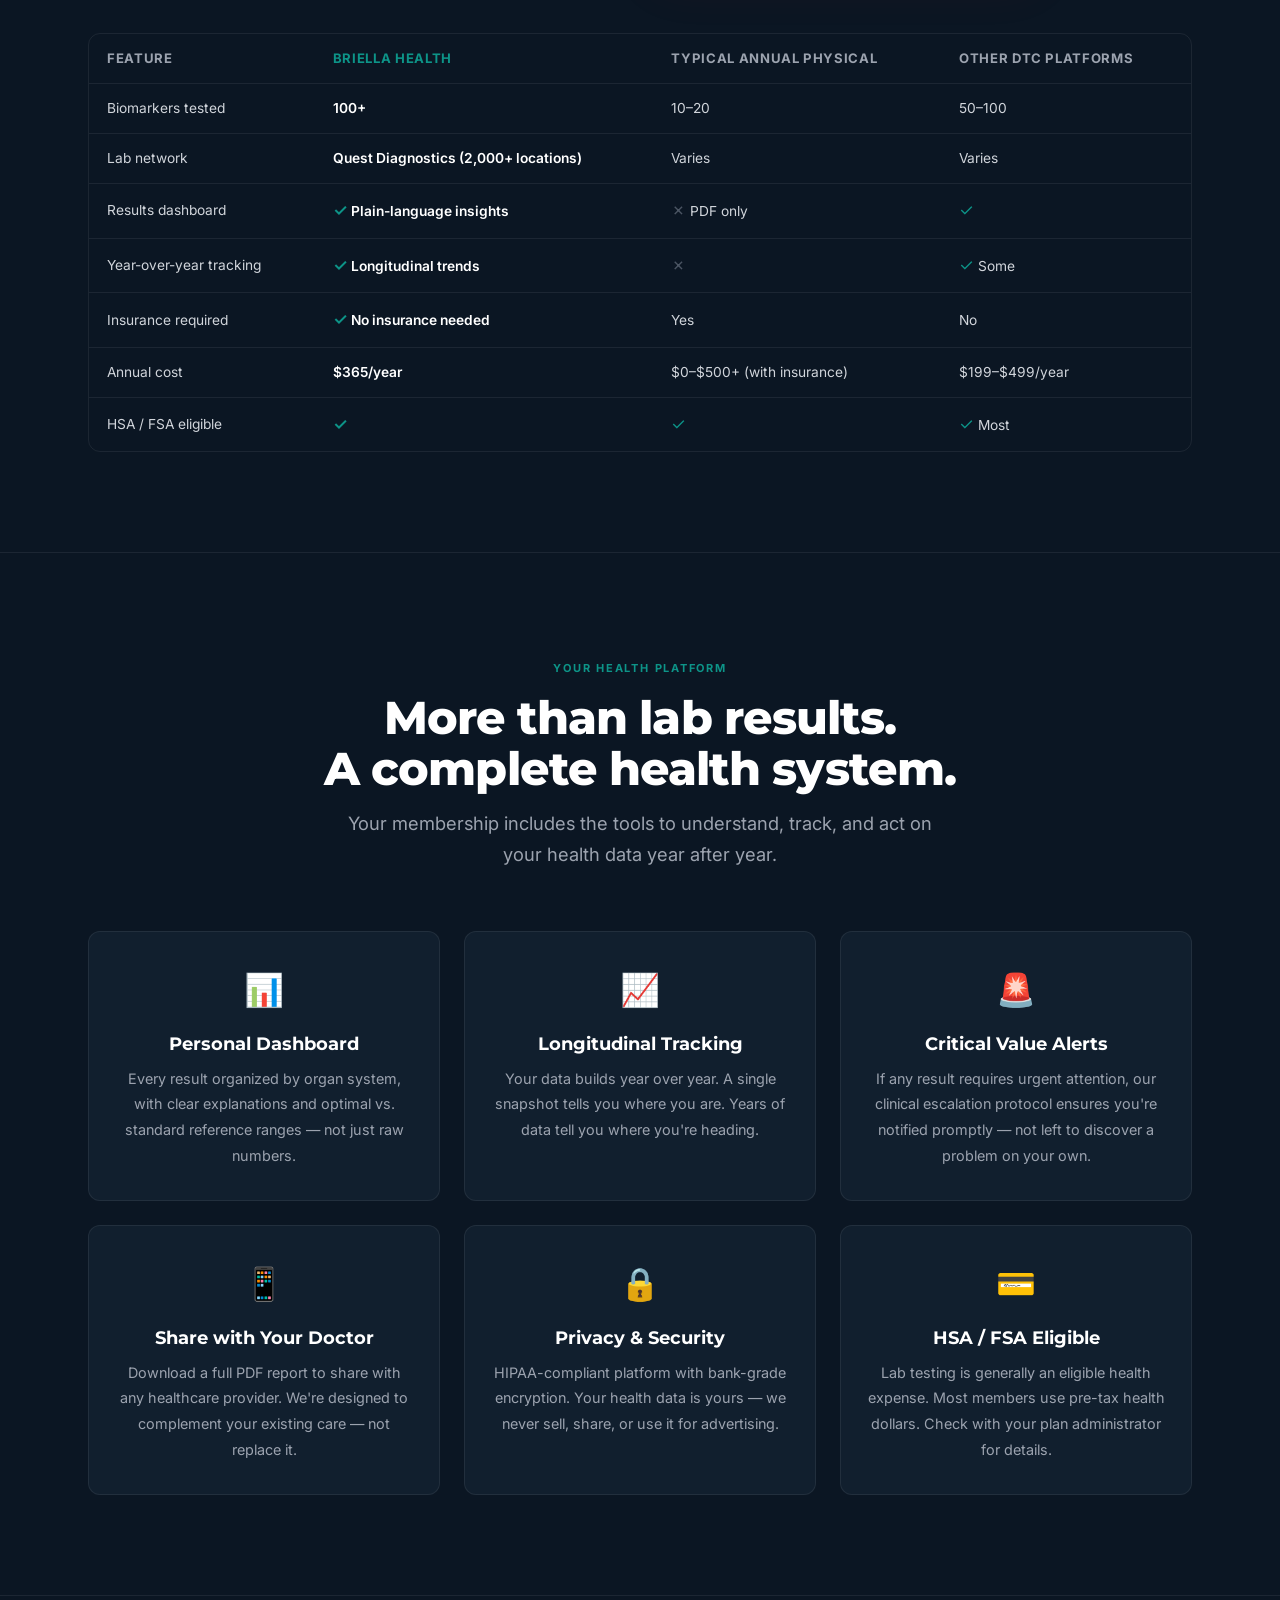
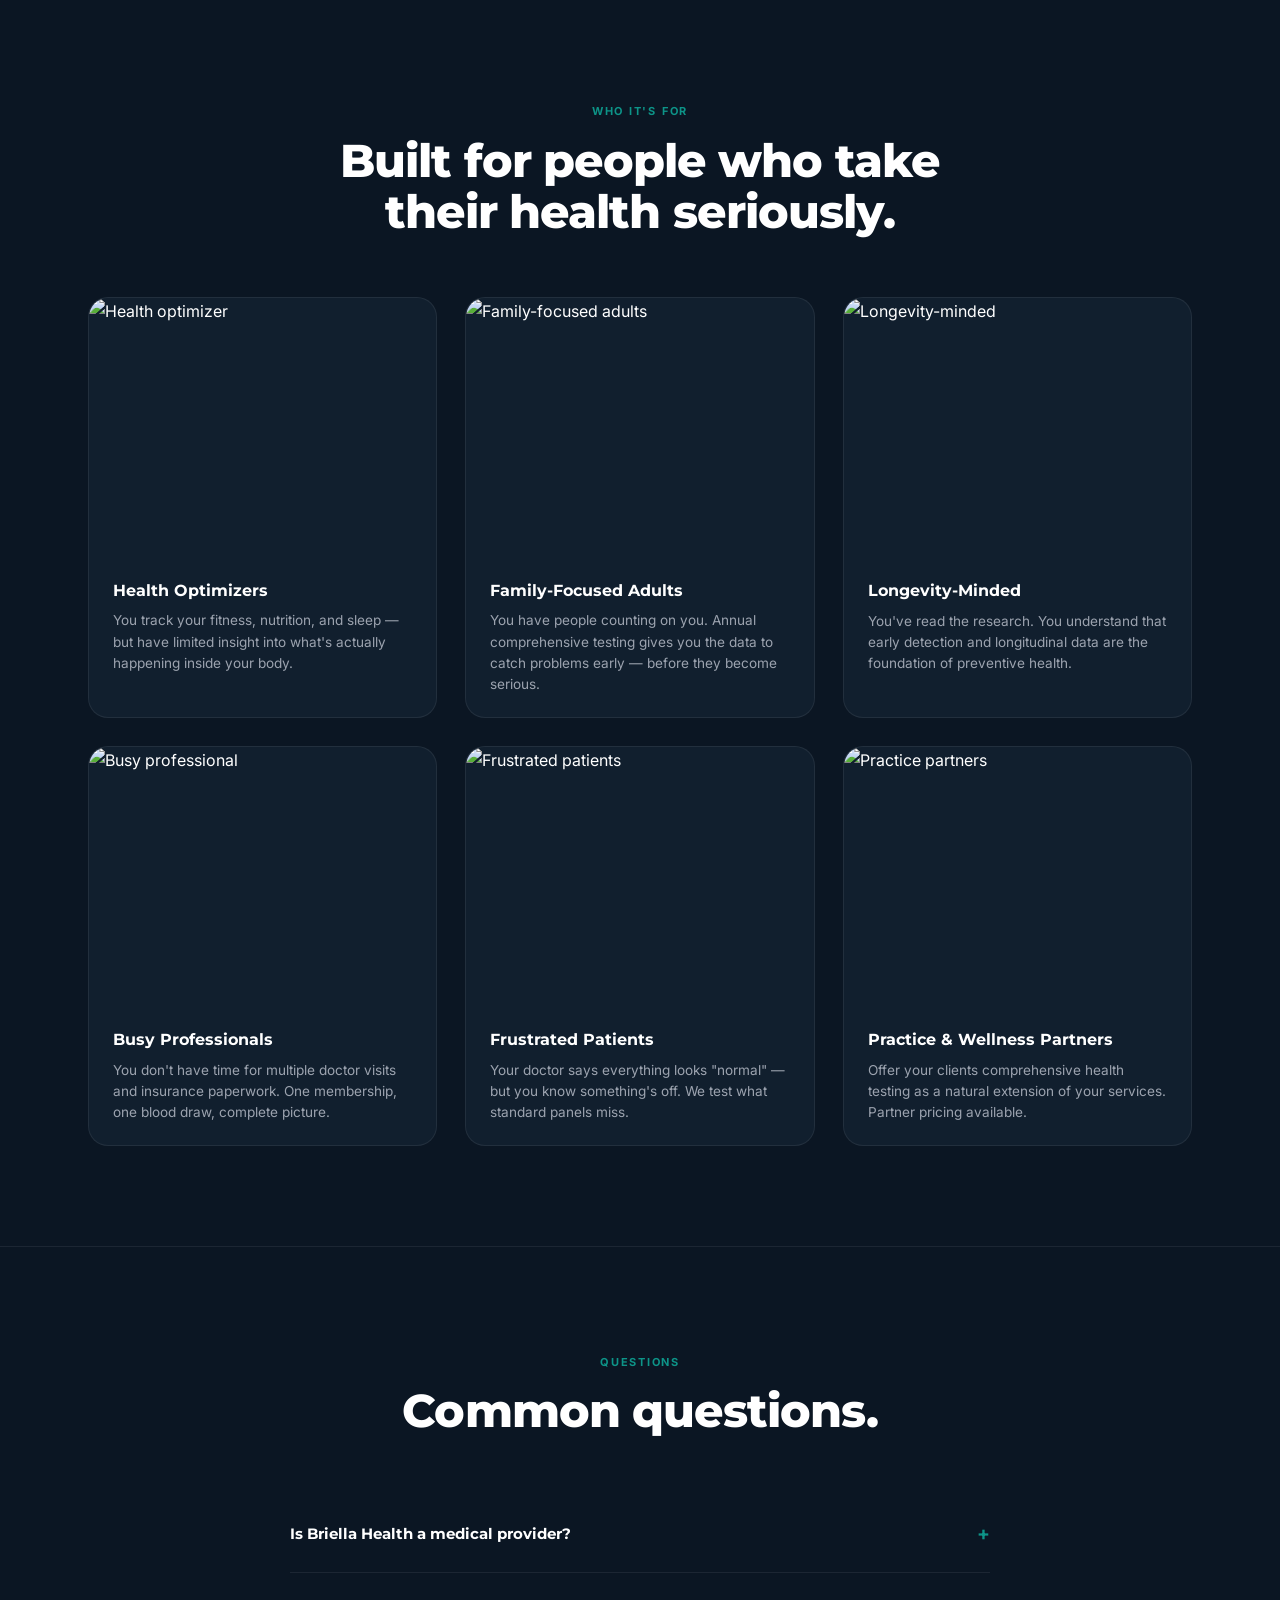
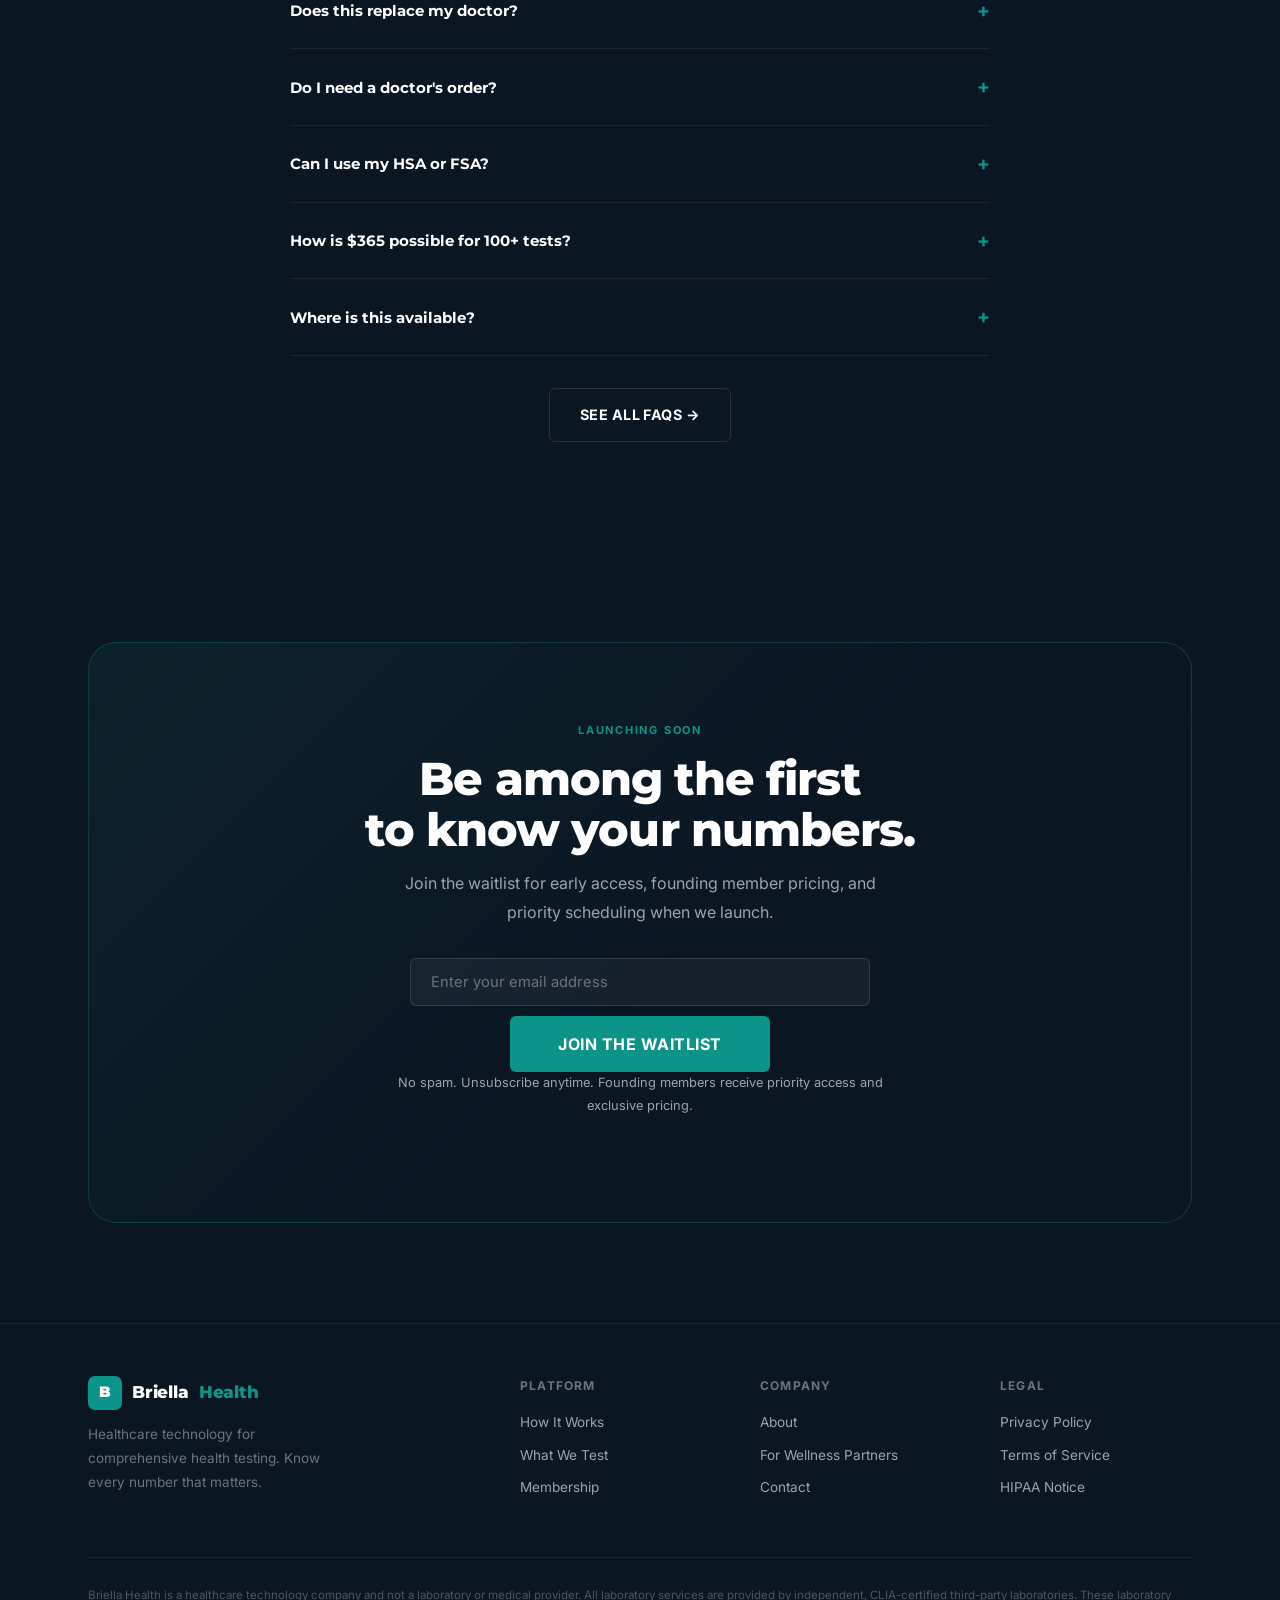
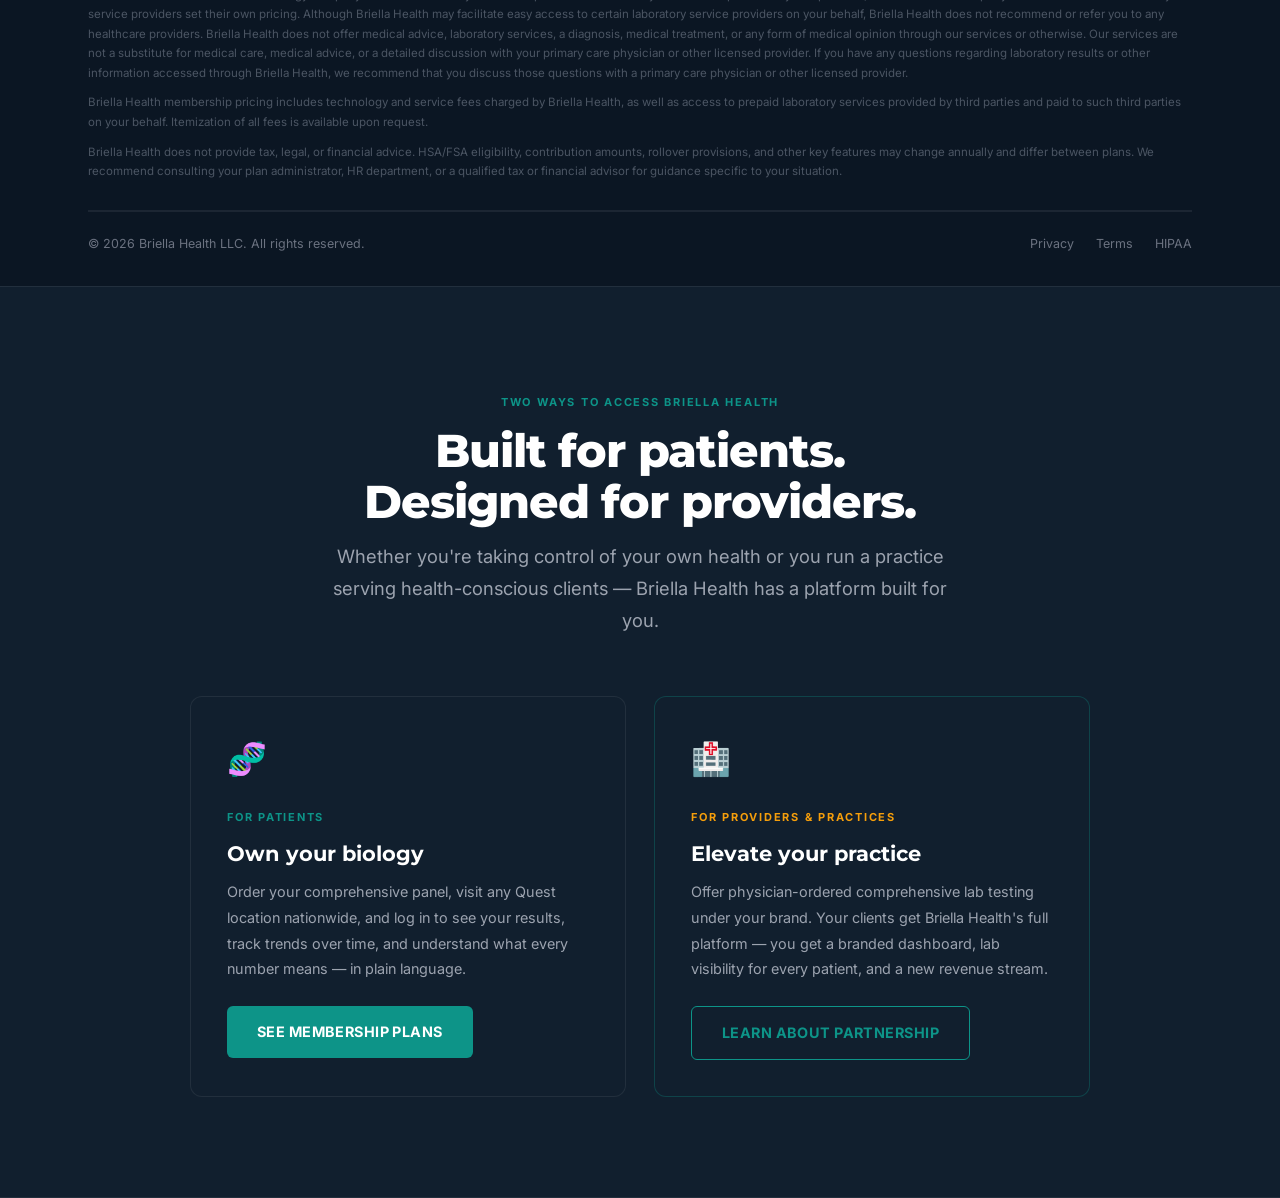
==== commit b870f33d: "Add real people photography to homepage - New lifestyle photo strip section (4 photos): Health Optim" ====
--- a/index.html
+++ b/index.html
@@ -213,6 +213,48 @@
     </div>
     <div style="text-align:center; margin-top:40px;">
       <a href="how-it-works.html" class="btn btn-outline">See the Full Process →</a>
+    </div>
+  </div>
+</section>
+
+<hr class="divider">
+
+<!-- ===== LIFESTYLE PHOTO STRIP ===== -->
+<section class="section" style="padding-top:0; padding-bottom:0;">
+  <div class="container">
+    <div class="section-header centered">
+      <div class="eyebrow">For Every Body</div>
+      <h2>People who take<br>their health seriously.</h2>
+    </div>
+    <div class="photo-strip">
+      <div class="photo-card">
+        <img src="https://images.unsplash.com/photo-1571019613914-85f342c6a11e?w=500&h=620&fit=crop&q=80&crop=faces" alt="Health-focused woman" loading="lazy">
+        <div class="photo-overlay">
+          <div class="photo-label">Health Optimizer</div>
+          <div class="photo-caption">Tracking performance, inside and out.</div>
+        </div>
+      </div>
+      <div class="photo-card">
+        <img src="https://images.unsplash.com/photo-1506126613408-eca07ce68773?w=500&h=620&fit=crop&q=80&crop=faces" alt="Man wellness lifestyle" loading="lazy">
+        <div class="photo-overlay">
+          <div class="photo-label">Longevity-Focused</div>
+          <div class="photo-caption">Building a foundation for the long game.</div>
+        </div>
+      </div>
+      <div class="photo-card">
+        <img src="https://images.unsplash.com/photo-1573497019940-1c28c88b4f3e?w=500&h=620&fit=crop&q=80&crop=faces" alt="Professional woman" loading="lazy">
+        <div class="photo-overlay">
+          <div class="photo-label">Busy Professional</div>
+          <div class="photo-caption">One blood draw. Complete picture.</div>
+        </div>
+      </div>
+      <div class="photo-card">
+        <img src="https://images.unsplash.com/photo-1559839734-2b71ea197ec2?w=500&h=620&fit=crop&q=80&crop=faces" alt="Active man health" loading="lazy">
+        <div class="photo-overlay">
+          <div class="photo-label">Active &amp; Aware</div>
+          <div class="photo-caption">Know what's driving your results.</div>
+        </div>
+      </div>
     </div>
   </div>
 </section>
@@ -422,36 +464,48 @@
       <div class="eyebrow">Who It's For</div>
       <h2>Built for people who take<br>their health seriously.</h2>
     </div>
-    <div class="category-grid" style="grid-template-columns: repeat(3, 1fr);">
-      <div class="category-card fade-up">
-        <div class="category-icon">🏋️</div>
-        <h4>Health Optimizers</h4>
-        <p>You track your fitness, nutrition, and sleep — but have limited insight into what's actually happening inside your body.</p>
-      </div>
-      <div class="category-card fade-up">
-        <div class="category-icon">👨‍👩‍👧‍👦</div>
-        <h4>Family-Focused Adults</h4>
-        <p>You have people counting on you. Annual comprehensive testing gives you the data to catch problems early — before they become serious.</p>
-      </div>
-      <div class="category-card fade-up">
-        <div class="category-icon">📉</div>
-        <h4>Frustrated Patients</h4>
-        <p>Your doctor says everything looks "normal" — but you know something's off. We test what standard panels miss.</p>
-      </div>
-      <div class="category-card fade-up">
-        <div class="category-icon">🧬</div>
-        <h4>Longevity-Minded</h4>
-        <p>You've read the research. You understand that early detection and longitudinal data are the foundation of preventive health.</p>
-      </div>
-      <div class="category-card fade-up">
-        <div class="category-icon">💼</div>
-        <h4>Busy Professionals</h4>
-        <p>You don't have time for multiple doctor visits and insurance paperwork. One membership, one blood draw, complete picture.</p>
-      </div>
-      <div class="category-card fade-up">
-        <div class="category-icon">🏥</div>
-        <h4>Practice &amp; Wellness Partners</h4>
-        <p>Offer your clients comprehensive health testing as a natural extension of your services. Partner pricing available.</p>
+    <div class="people-grid">
+      <div class="people-card fade-up">
+        <img class="people-photo" src="https://images.unsplash.com/photo-1490645935967-10de6ba17061?w=600&h=400&fit=crop&q=80" alt="Health optimizer" loading="lazy">
+        <div class="people-card-body">
+          <h4>Health Optimizers</h4>
+          <p>You track your fitness, nutrition, and sleep — but have limited insight into what's actually happening inside your body.</p>
+        </div>
+      </div>
+      <div class="people-card fade-up">
+        <img class="people-photo" src="https://images.unsplash.com/photo-1529156069898-49953e39b3ac?w=600&h=400&fit=crop&q=80" alt="Family-focused adults" loading="lazy">
+        <div class="people-card-body">
+          <h4>Family-Focused Adults</h4>
+          <p>You have people counting on you. Annual comprehensive testing gives you the data to catch problems early — before they become serious.</p>
+        </div>
+      </div>
+      <div class="people-card fade-up">
+        <img class="people-photo" src="https://images.unsplash.com/photo-1544367567-0f2fcb009e0b?w=600&h=400&fit=crop&q=80" alt="Longevity-minded" loading="lazy">
+        <div class="people-card-body">
+          <h4>Longevity-Minded</h4>
+          <p>You've read the research. You understand that early detection and longitudinal data are the foundation of preventive health.</p>
+        </div>
+      </div>
+      <div class="people-card fade-up">
+        <img class="people-photo" src="https://images.unsplash.com/photo-1573497019940-1c28c88b4f3e?w=600&h=400&fit=crop&q=80" alt="Busy professional" loading="lazy">
+        <div class="people-card-body">
+          <h4>Busy Professionals</h4>
+          <p>You don't have time for multiple doctor visits and insurance paperwork. One membership, one blood draw, complete picture.</p>
+        </div>
+      </div>
+      <div class="people-card fade-up">
+        <img class="people-photo" src="https://images.unsplash.com/photo-1612349317150-e413f6a5b16d?w=600&h=400&fit=crop&q=80" alt="Frustrated patients" loading="lazy">
+        <div class="people-card-body">
+          <h4>Frustrated Patients</h4>
+          <p>Your doctor says everything looks "normal" — but you know something's off. We test what standard panels miss.</p>
+        </div>
+      </div>
+      <div class="people-card fade-up">
+        <img class="people-photo" src="https://images.unsplash.com/photo-1576091160550-2173dba999ef?w=600&h=400&fit=crop&q=80" alt="Practice partners" loading="lazy">
+        <div class="people-card-body">
+          <h4>Practice &amp; Wellness Partners</h4>
+          <p>Offer your clients comprehensive health testing as a natural extension of your services. Partner pricing available.</p>
+        </div>
       </div>
     </div>
   </div>
--- a/styles.css
+++ b/styles.css
@@ -875,4 +875,91 @@
   .feature-row.reverse { direction: ltr; }
   .pricing-grid { grid-template-columns: 1fr; }
   .bm-library-grid { grid-template-columns: 1fr; }
-}
+  .photo-strip { grid-template-columns: 1fr 1fr; }
+  .people-grid { grid-template-columns: repeat(2, 1fr); }
+}
+
+/* ===== LIFESTYLE PHOTO STRIP ===== */
+.photo-strip {
+  display: grid;
+  grid-template-columns: repeat(4, 1fr);
+  gap: 14px;
+  margin-top: 48px;
+}
+.photo-card {
+  position: relative;
+  border-radius: 14px;
+  overflow: hidden;
+  aspect-ratio: 4/5;
+  background: var(--bg-card);
+}
+.photo-card img {
+  width: 100%;
+  height: 100%;
+  object-fit: cover;
+  display: block;
+  transition: transform 0.5s ease;
+}
+.photo-card:hover img {
+  transform: scale(1.05);
+}
+.photo-overlay {
+  position: absolute;
+  bottom: 0; left: 0; right: 0;
+  padding: 36px 18px 18px;
+  background: linear-gradient(transparent, rgba(11,22,35,0.88));
+}
+.photo-label {
+  font-family: var(--font-heading);
+  font-weight: 700;
+  font-size: 0.78rem;
+  letter-spacing: 0.08em;
+  text-transform: uppercase;
+  color: var(--teal-light);
+  margin-bottom: 4px;
+}
+.photo-caption {
+  font-size: 0.82rem;
+  color: rgba(255,255,255,0.75);
+  line-height: 1.4;
+}
+
+/* ===== PEOPLE GRID (Who It's For) ===== */
+.people-grid {
+  display: grid;
+  grid-template-columns: repeat(3, 1fr);
+  gap: 28px;
+  margin-top: 48px;
+}
+.people-card {
+  background: var(--bg-card);
+  border: 1px solid var(--border);
+  border-radius: var(--radius-lg);
+  overflow: hidden;
+  transition: border-color 0.2s, box-shadow 0.2s;
+}
+.people-card:hover {
+  border-color: var(--teal-border);
+  box-shadow: 0 8px 32px rgba(13,148,136,0.08);
+}
+.people-photo {
+  width: 100%;
+  aspect-ratio: 4/3;
+  object-fit: cover;
+  display: block;
+}
+.people-card-body {
+  padding: 22px 24px;
+}
+.people-card-body h4 {
+  font-size: 1rem;
+  font-weight: 700;
+  color: var(--white);
+  margin-bottom: 8px;
+}
+.people-card-body p {
+  font-size: 0.85rem;
+  color: var(--gray-400);
+  line-height: 1.55;
+  margin: 0;
+}
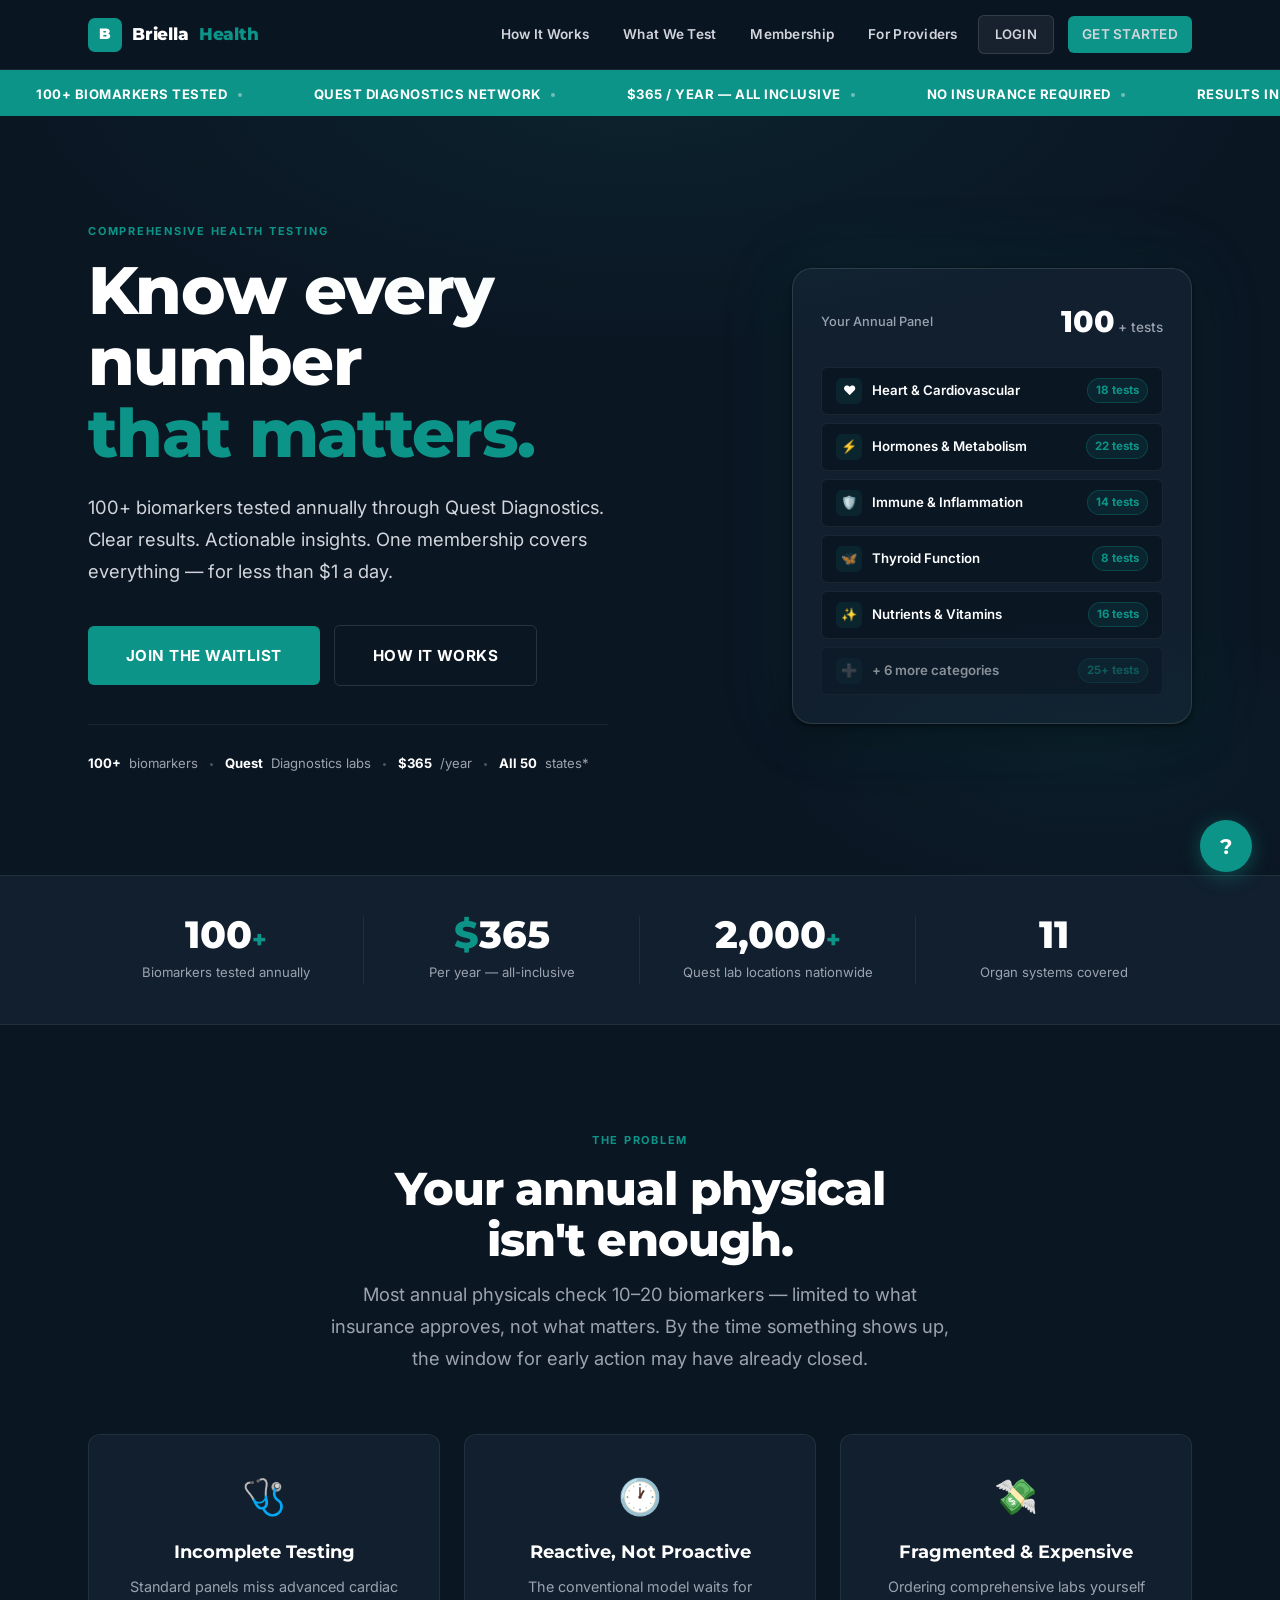
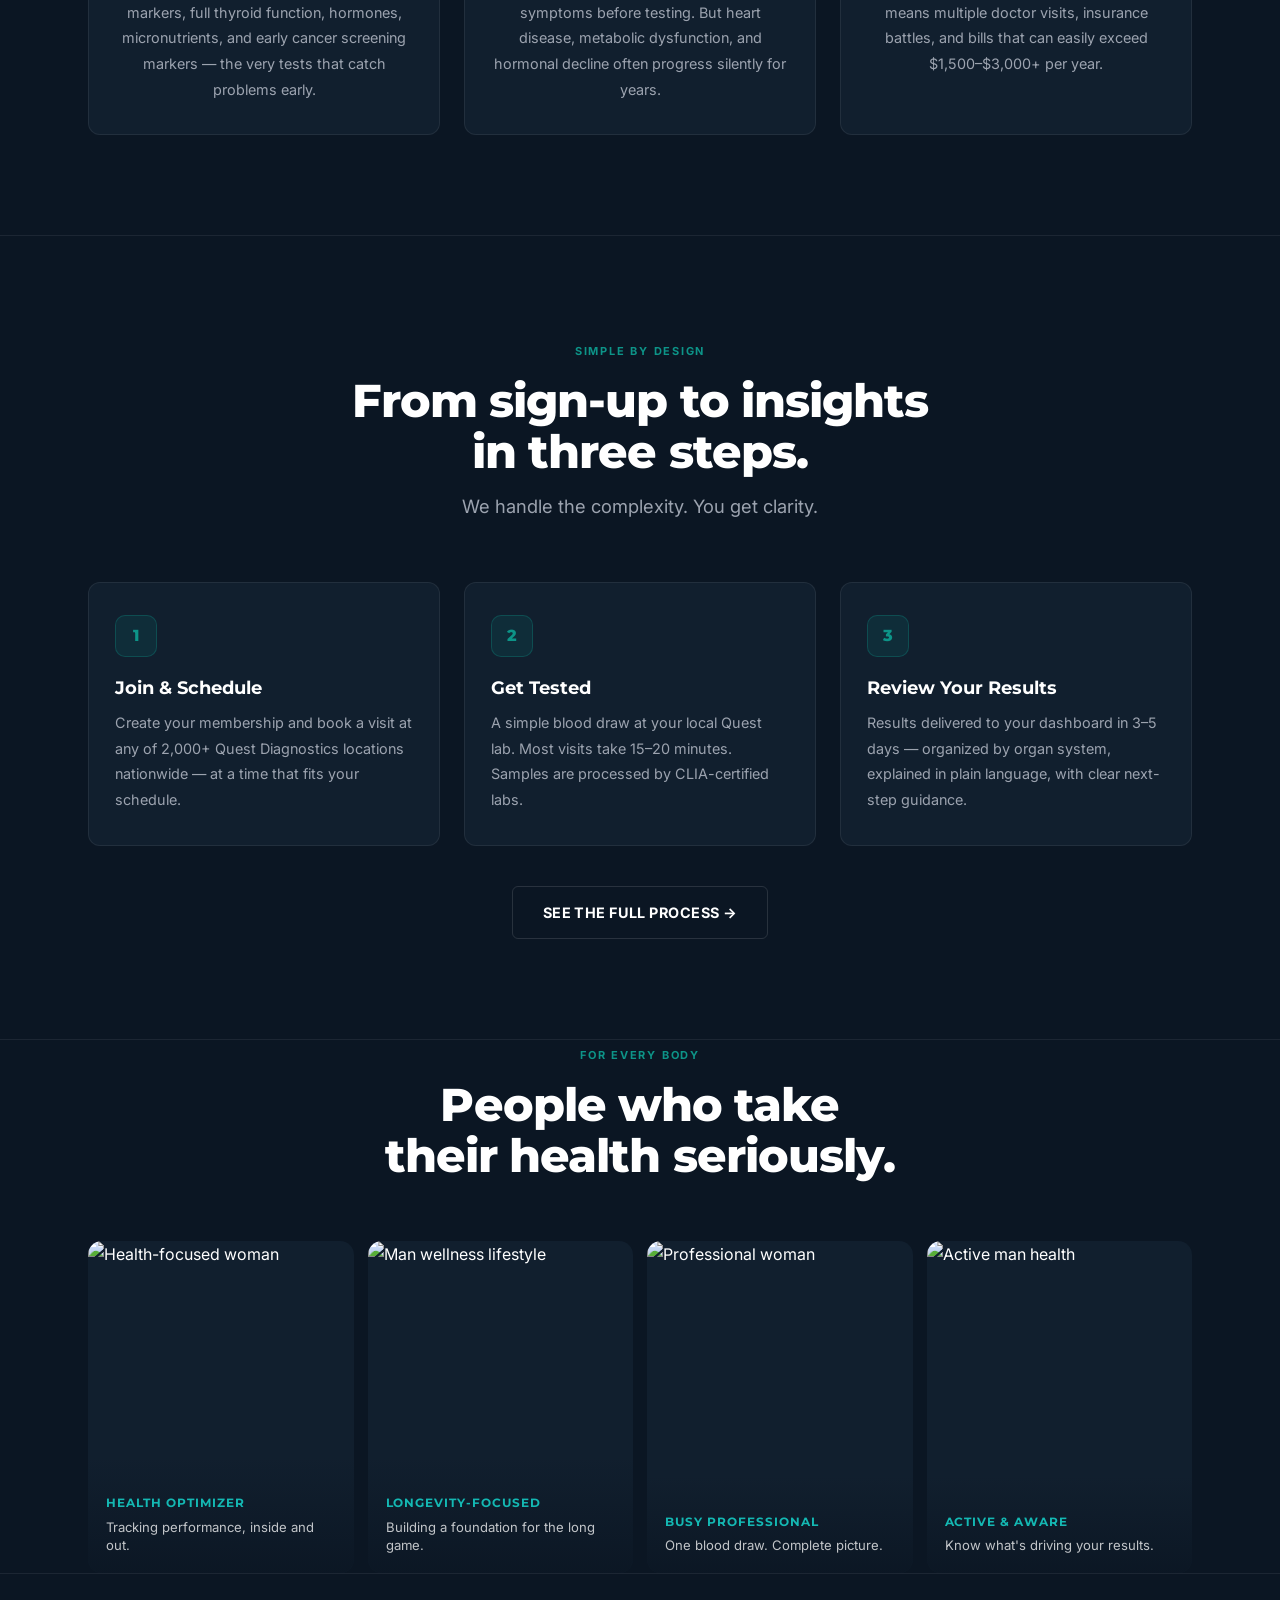
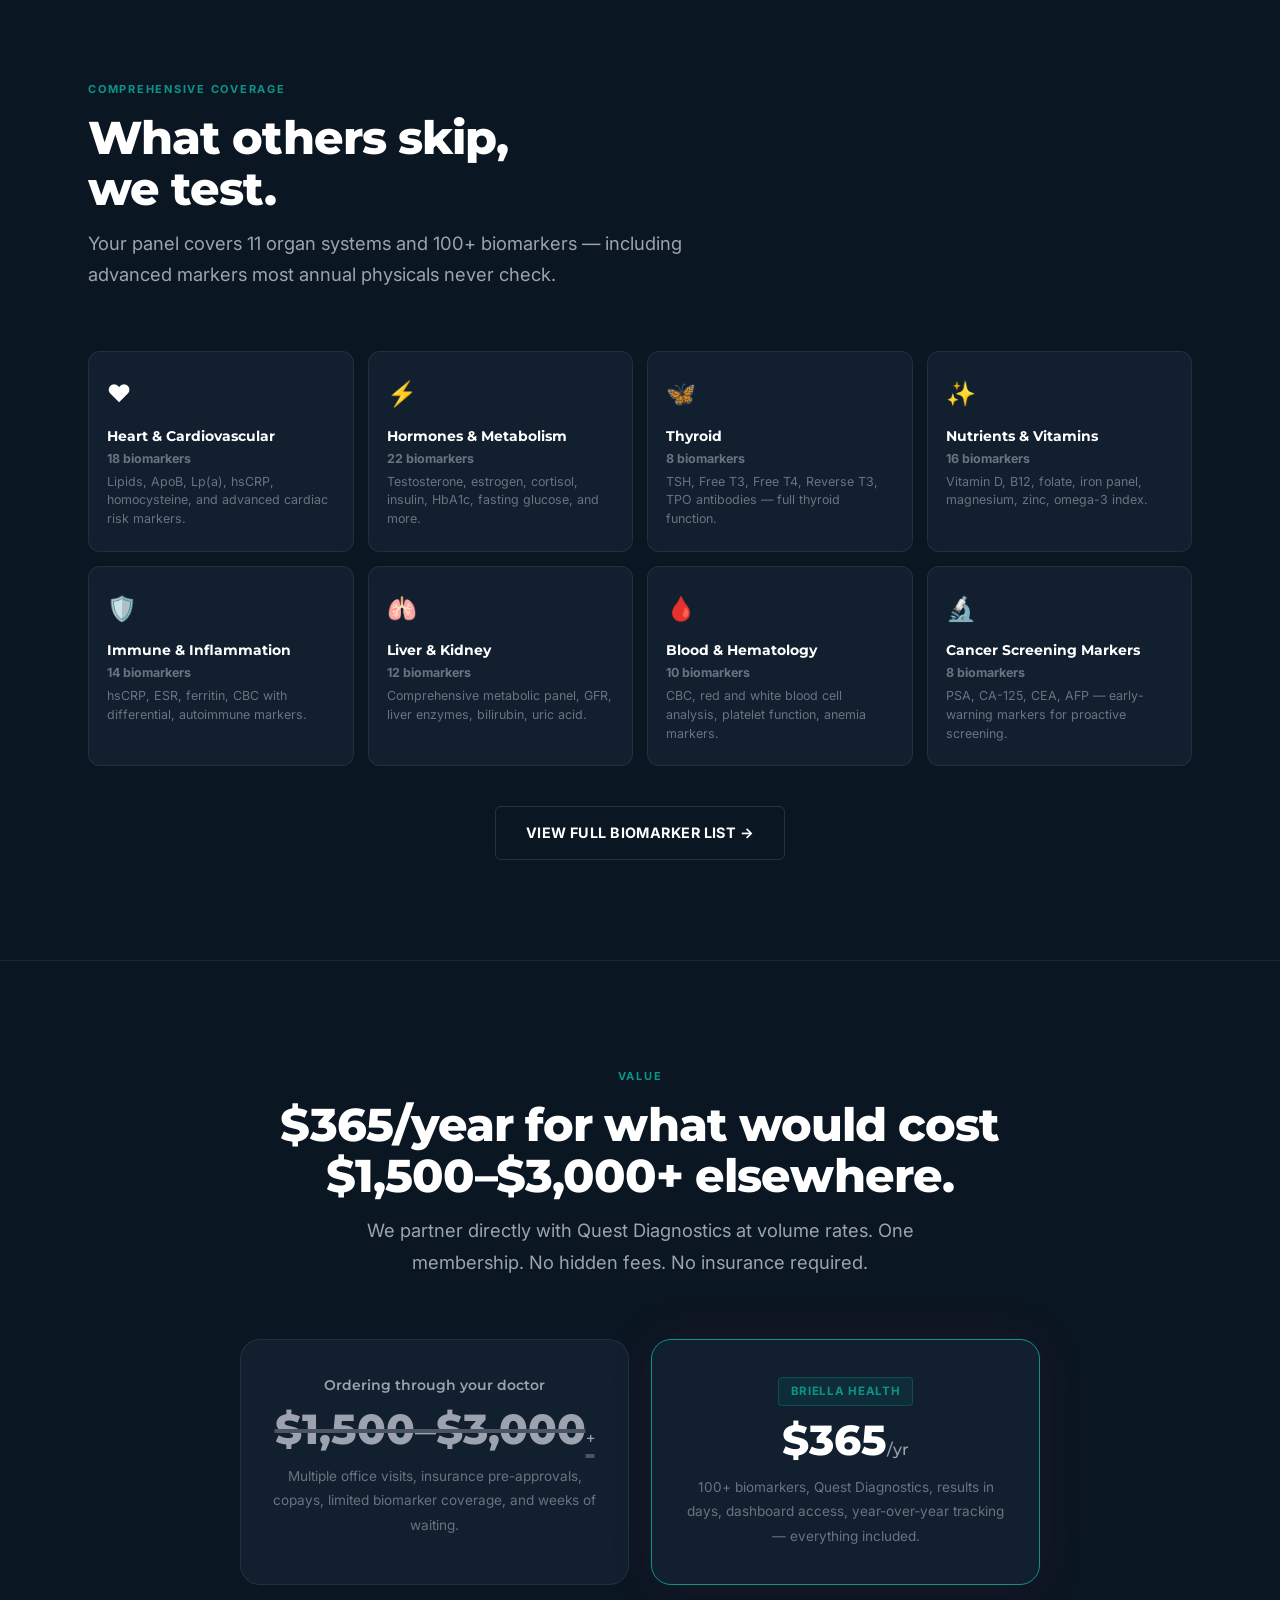
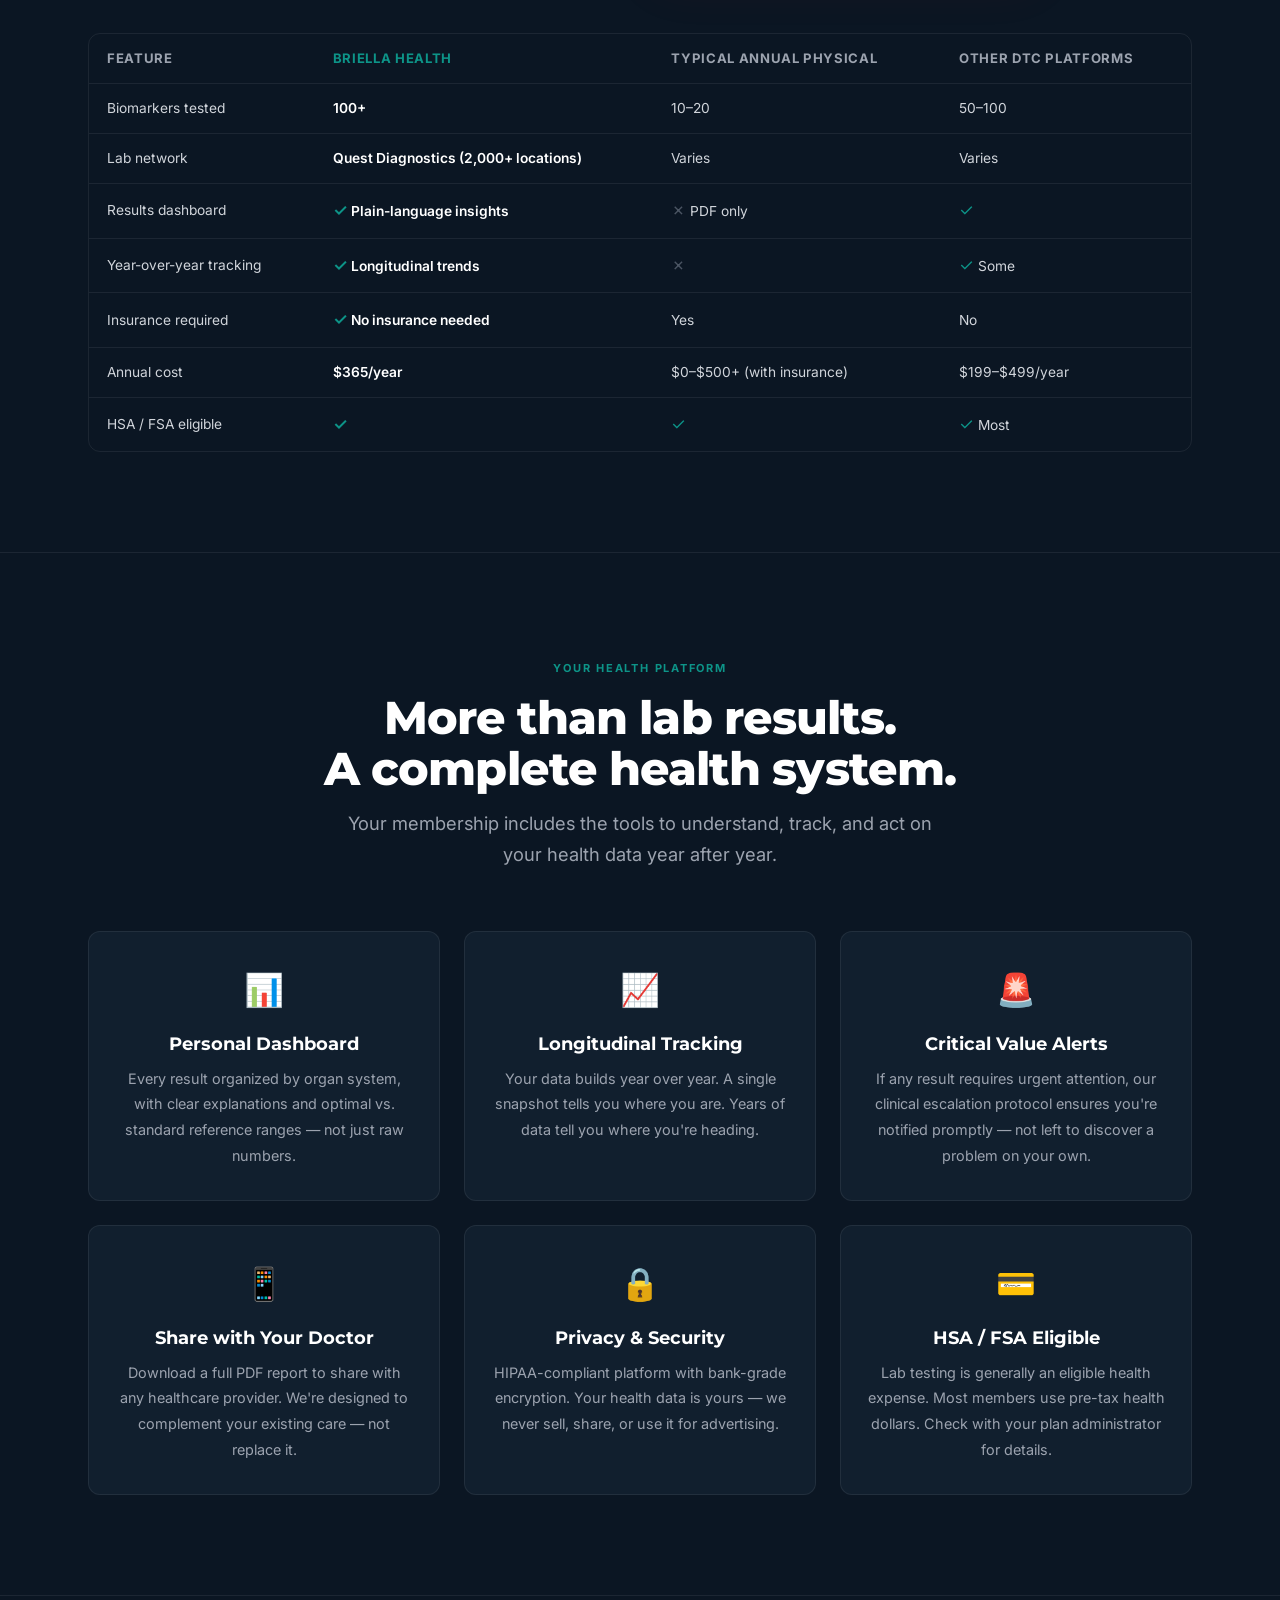
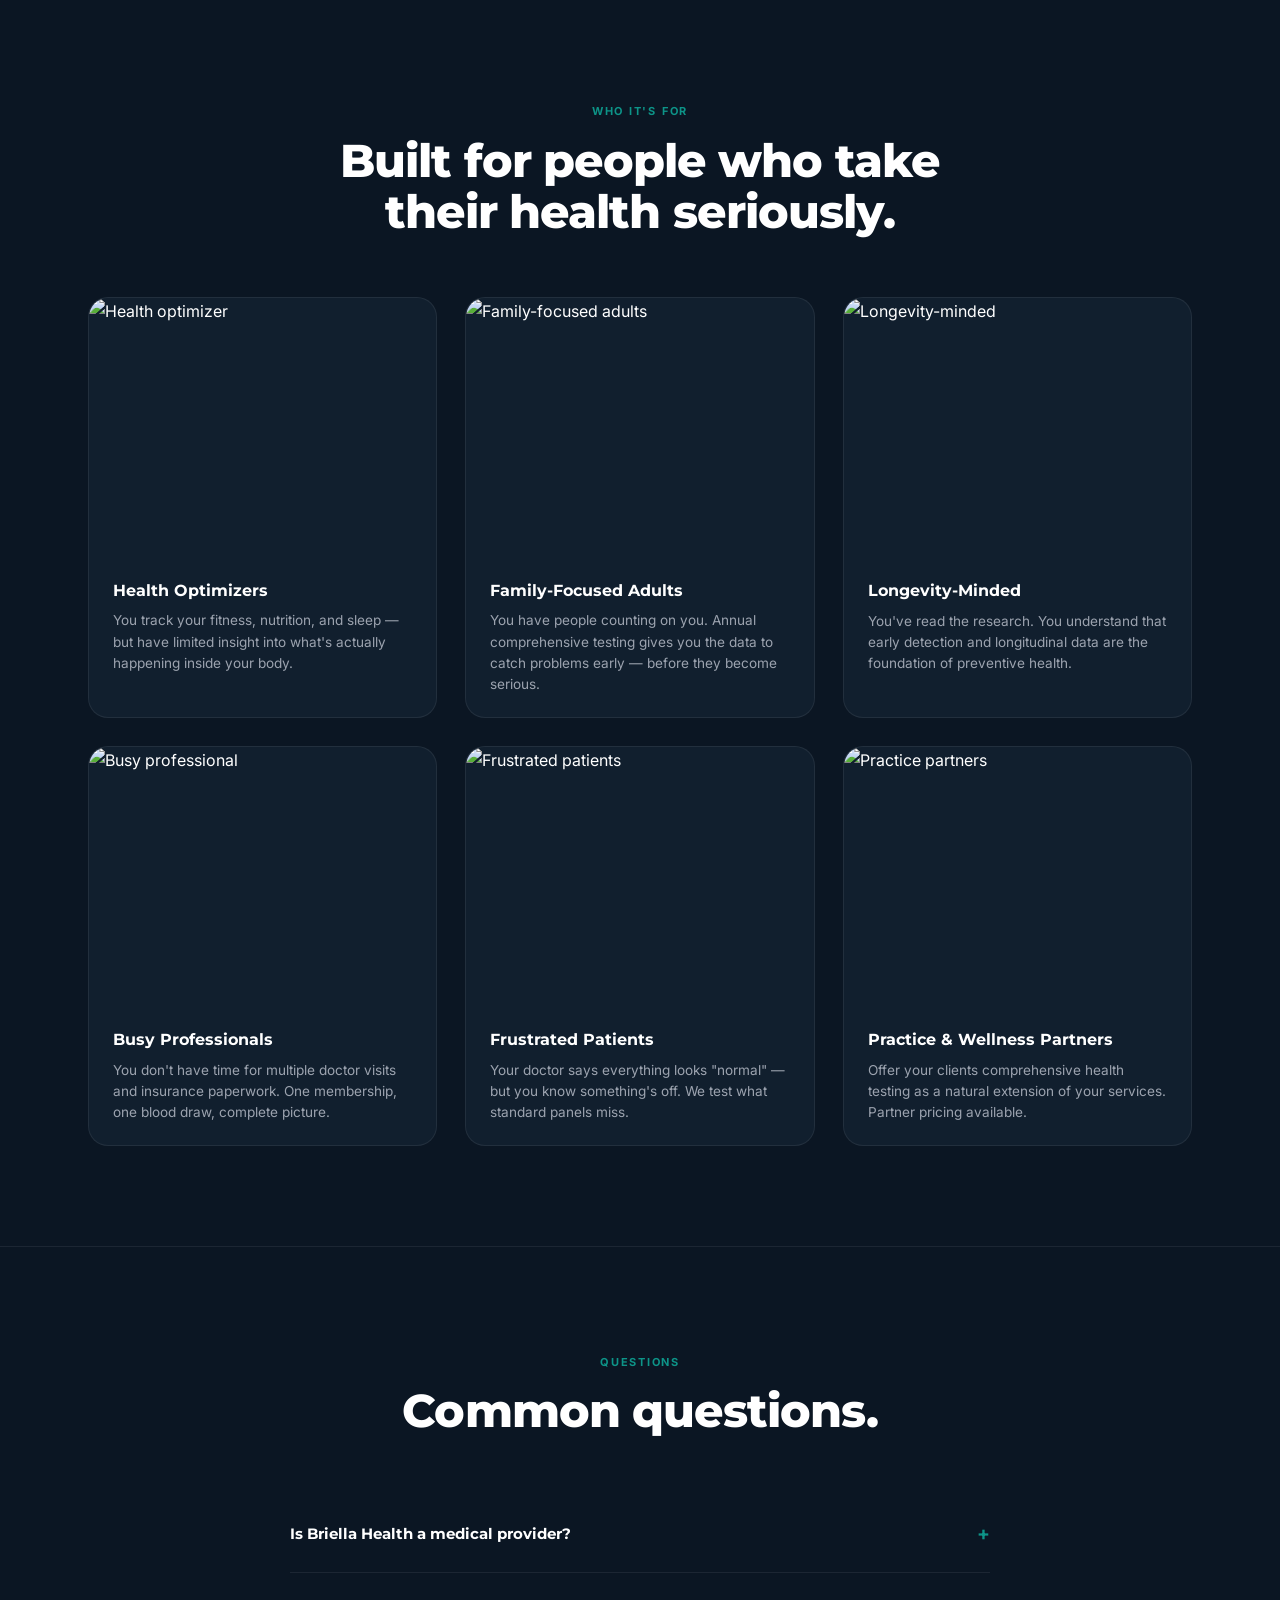
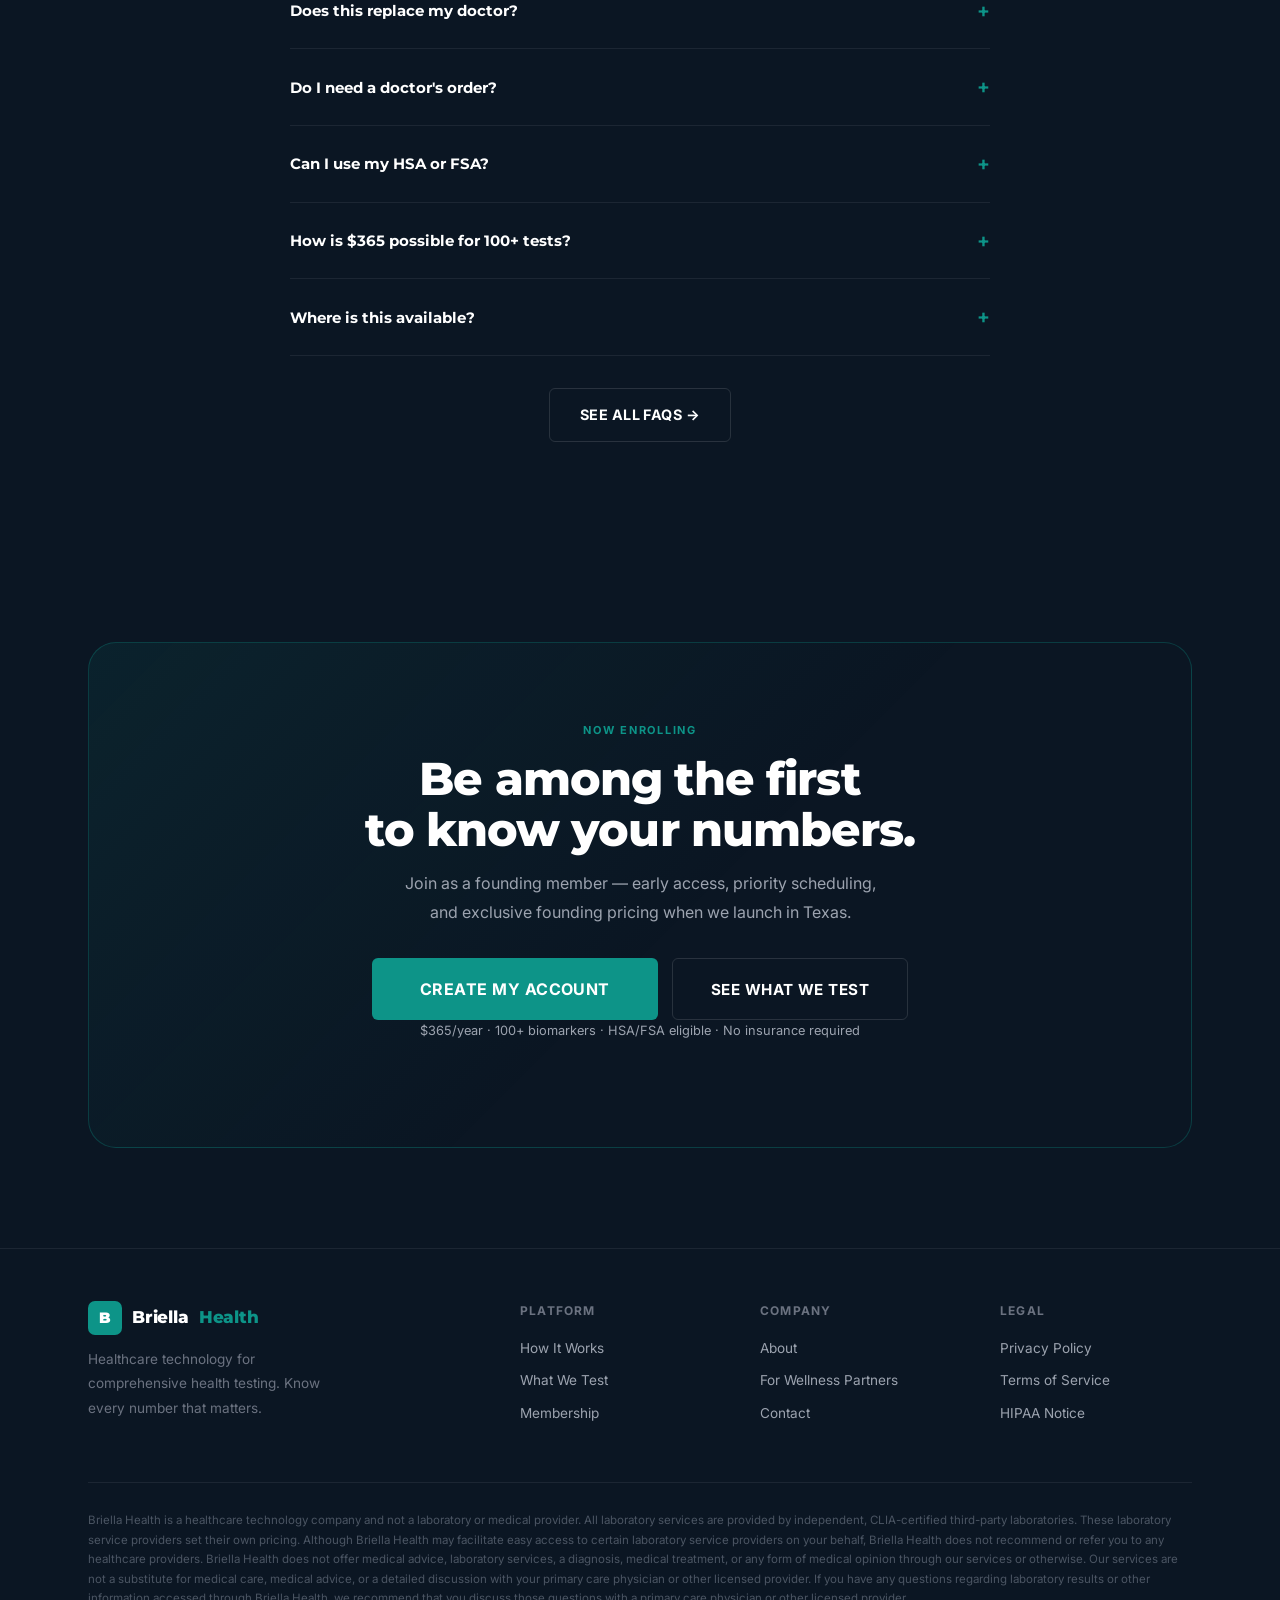
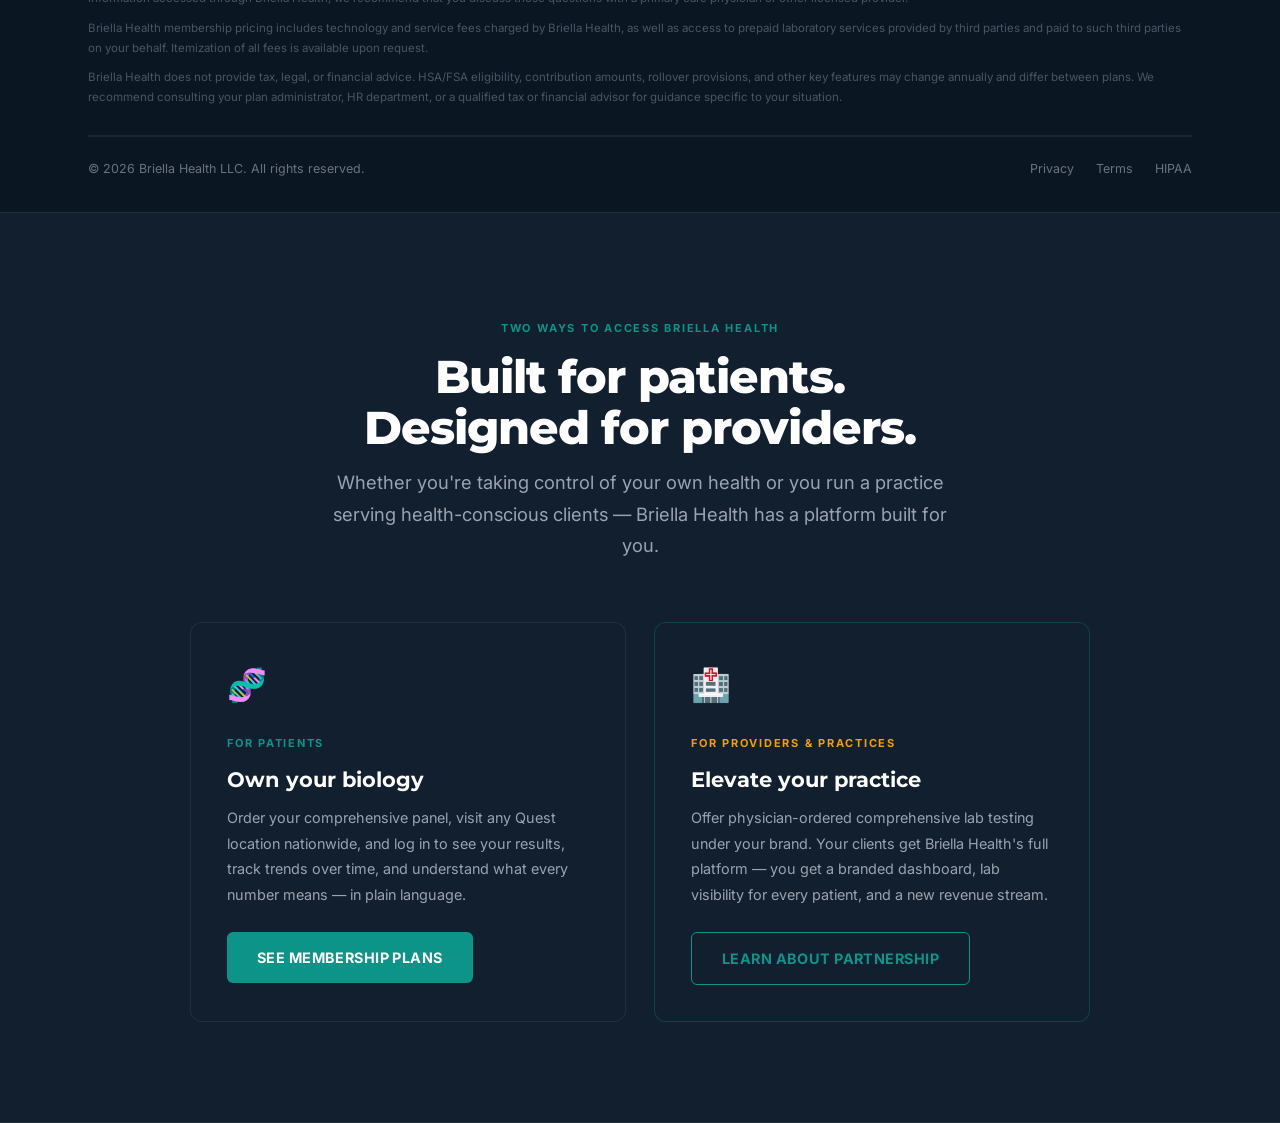
==== commit 56edff6c: "Add member signup, login page, and floating help button signup.html: - Two-panel layout: benefits/br" ====
--- a/index.html
+++ b/index.html
@@ -23,8 +23,8 @@
       <a href="biomarkers.html">What We Test</a>
       <a href="membership.html">Membership</a>
       <a href="for-providers.html">For Providers</a>
-      <button onclick="openLoginModal()" class="btn btn-ghost" style="font-size:0.82rem;padding:8px 16px;">Login</button>
-      <a href="#waitlist" class="btn btn-primary nav-cta">Get Started</a>
+      <a href="login.html" class="btn btn-ghost" style="font-size:0.82rem;padding:8px 16px;">Login</a>
+      <a href="signup.html" class="btn btn-primary nav-cta">Get Started</a>
     </div>
     <button class="nav-toggle" onclick="document.getElementById('navLinks').classList.toggle('open')" aria-label="Menu">
       <svg width="22" height="22" viewBox="0 0 24 24" fill="none" stroke="currentColor" stroke-width="2"><line x1="3" y1="6" x2="21" y2="6"/><line x1="3" y1="12" x2="21" y2="12"/><line x1="3" y1="18" x2="21" y2="18"/></svg>
@@ -60,7 +60,7 @@
         <h1>Know every number<br><em>that matters.</em></h1>
         <p class="lead">100+ biomarkers tested annually through Quest Diagnostics. Clear results. Actionable insights. One membership covers everything — for less than $1 a day.</p>
         <div class="hero-actions">
-          <a href="#waitlist" class="btn btn-primary btn-lg">Join the Waitlist</a>
+          <a href="signup.html" class="btn btn-primary btn-lg">Join the Waitlist</a>
           <a href="how-it-works.html" class="btn btn-outline btn-lg">How It Works</a>
         </div>
         <div class="hero-trust">
@@ -552,18 +552,18 @@
   </div>
 </section>
 
-<!-- ===== WAITLIST CTA ===== -->
+<!-- ===== SIGNUP CTA ===== -->
 <section class="section" id="waitlist">
   <div class="container">
     <div class="cta-band">
-      <div class="eyebrow">Launching Soon</div>
+      <div class="eyebrow">Now Enrolling</div>
       <h2>Be among the first<br>to know your numbers.</h2>
-      <p>Join the waitlist for early access, founding member pricing, and priority scheduling when we launch.</p>
-      <form class="waitlist-form" onsubmit="handleWaitlist(event)">
-        <input type="email" class="waitlist-input" placeholder="Enter your email address" required id="waitlistEmail">
-        <button type="submit" class="btn btn-primary btn-lg">Join the Waitlist</button>
-      </form>
-      <p class="cta-note">No spam. Unsubscribe anytime. Founding members receive priority access and exclusive pricing.</p>
+      <p>Join as a founding member — early access, priority scheduling, and exclusive founding pricing when we launch in Texas.</p>
+      <div style="display:flex;gap:14px;justify-content:center;flex-wrap:wrap;margin-top:8px;">
+        <a href="signup.html" class="btn btn-primary btn-lg">Create My Account</a>
+        <a href="biomarkers.html" class="btn btn-outline btn-lg">See What We Test</a>
+      </div>
+      <p class="cta-note">$365/year · 100+ biomarkers · HSA/FSA eligible · No insurance required</p>
     </div>
   </div>
 </section>
@@ -701,5 +701,32 @@
 document.addEventListener('keydown', e => { if(e.key==='Escape') closeLoginModal(); });
 </script>
 
+
+<!-- Floating Help Button -->
+<button class="help-btn" id="helpBtn" onclick="toggleHelp()" aria-label="Help">?</button>
+<div class="help-overlay" id="helpOverlay">
+  <div class="help-panel">
+    <div class="help-panel-header">
+      <span class="help-panel-title">How can we help?</span>
+      <button class="help-panel-close" onclick="toggleHelp()">&#215;</button>
+    </div>
+    <div style="display:flex;flex-direction:column;gap:10px;margin-bottom:24px;">
+      <a href="how-it-works.html" class="help-link">How does Briella Health work?</a>
+      <a href="biomarkers.html" class="help-link">What biomarkers do you test?</a>
+      <a href="membership.html" class="help-link">What's included in my membership?</a>
+      <a href="membership.html#faq" class="help-link">Can I use my HSA or FSA?</a>
+      <a href="signup.html" class="help-link">Create a new account</a>
+    </div>
+    <div style="padding-top:16px;border-top:1px solid var(--border);text-align:center;">
+      <p style="font-size:0.82rem;color:var(--gray-400);margin-bottom:12px;">Still have a question?</p>
+      <a href="mailto:hello@briellahealth.com" class="btn btn-primary" style="width:100%;display:block;text-align:center;">Email Us</a>
+      <p style="font-size:0.75rem;color:var(--gray-600);margin-top:10px;">We typically respond within 1 business day.</p>
+    </div>
+  </div>
+</div>
+<script>
+function toggleHelp(){document.getElementById('helpOverlay').classList.toggle('open');}
+document.addEventListener('keydown',e=>{if(e.key==='Escape')document.getElementById('helpOverlay').classList.remove('open');});
+</script>
 </body>
 </html>
--- a/styles.css
+++ b/styles.css
@@ -963,3 +963,94 @@
   line-height: 1.55;
   margin: 0;
 }
+
+/* ===== FLOATING HELP BUTTON ===== */
+.help-btn {
+  position: fixed;
+  bottom: 28px;
+  right: 28px;
+  width: 52px;
+  height: 52px;
+  border-radius: 50%;
+  background: var(--teal);
+  color: var(--white);
+  font-family: var(--font-heading);
+  font-size: 1.3rem;
+  font-weight: 700;
+  border: none;
+  cursor: pointer;
+  box-shadow: 0 4px 20px rgba(13,148,136,0.45);
+  z-index: 900;
+  transition: background 0.15s, transform 0.15s, box-shadow 0.15s;
+  display: flex;
+  align-items: center;
+  justify-content: center;
+}
+.help-btn:hover {
+  background: var(--teal-light);
+  transform: scale(1.08);
+  box-shadow: 0 6px 28px rgba(13,148,136,0.55);
+}
+
+.help-overlay {
+  position: fixed;
+  bottom: 92px;
+  right: 28px;
+  z-index: 901;
+  opacity: 0;
+  pointer-events: none;
+  transform: translateY(12px) scale(0.97);
+  transition: all 0.22s ease;
+}
+.help-overlay.open {
+  opacity: 1;
+  pointer-events: all;
+  transform: translateY(0) scale(1);
+}
+.help-panel {
+  background: var(--bg-card);
+  border: 1px solid var(--border-strong);
+  border-radius: 16px;
+  padding: 24px;
+  width: 300px;
+  box-shadow: 0 20px 60px rgba(0,0,0,0.5);
+}
+.help-panel-header {
+  display: flex;
+  justify-content: space-between;
+  align-items: center;
+  margin-bottom: 18px;
+}
+.help-panel-title {
+  font-family: var(--font-heading);
+  font-weight: 700;
+  font-size: 0.95rem;
+  color: var(--white);
+}
+.help-panel-close {
+  background: none;
+  border: none;
+  color: var(--gray-500);
+  font-size: 1.3rem;
+  cursor: pointer;
+  line-height: 1;
+  padding: 0;
+  transition: color 0.15s;
+}
+.help-panel-close:hover { color: var(--white); }
+.help-link {
+  display: block;
+  padding: 11px 14px;
+  background: rgba(255,255,255,0.03);
+  border: 1px solid var(--border);
+  border-radius: 9px;
+  font-size: 0.83rem;
+  color: var(--gray-300);
+  text-decoration: none;
+  transition: border-color 0.15s, color 0.15s, background 0.15s;
+}
+.help-link:hover {
+  border-color: var(--teal-border);
+  color: var(--teal-light);
+  background: var(--teal-dim);
+}
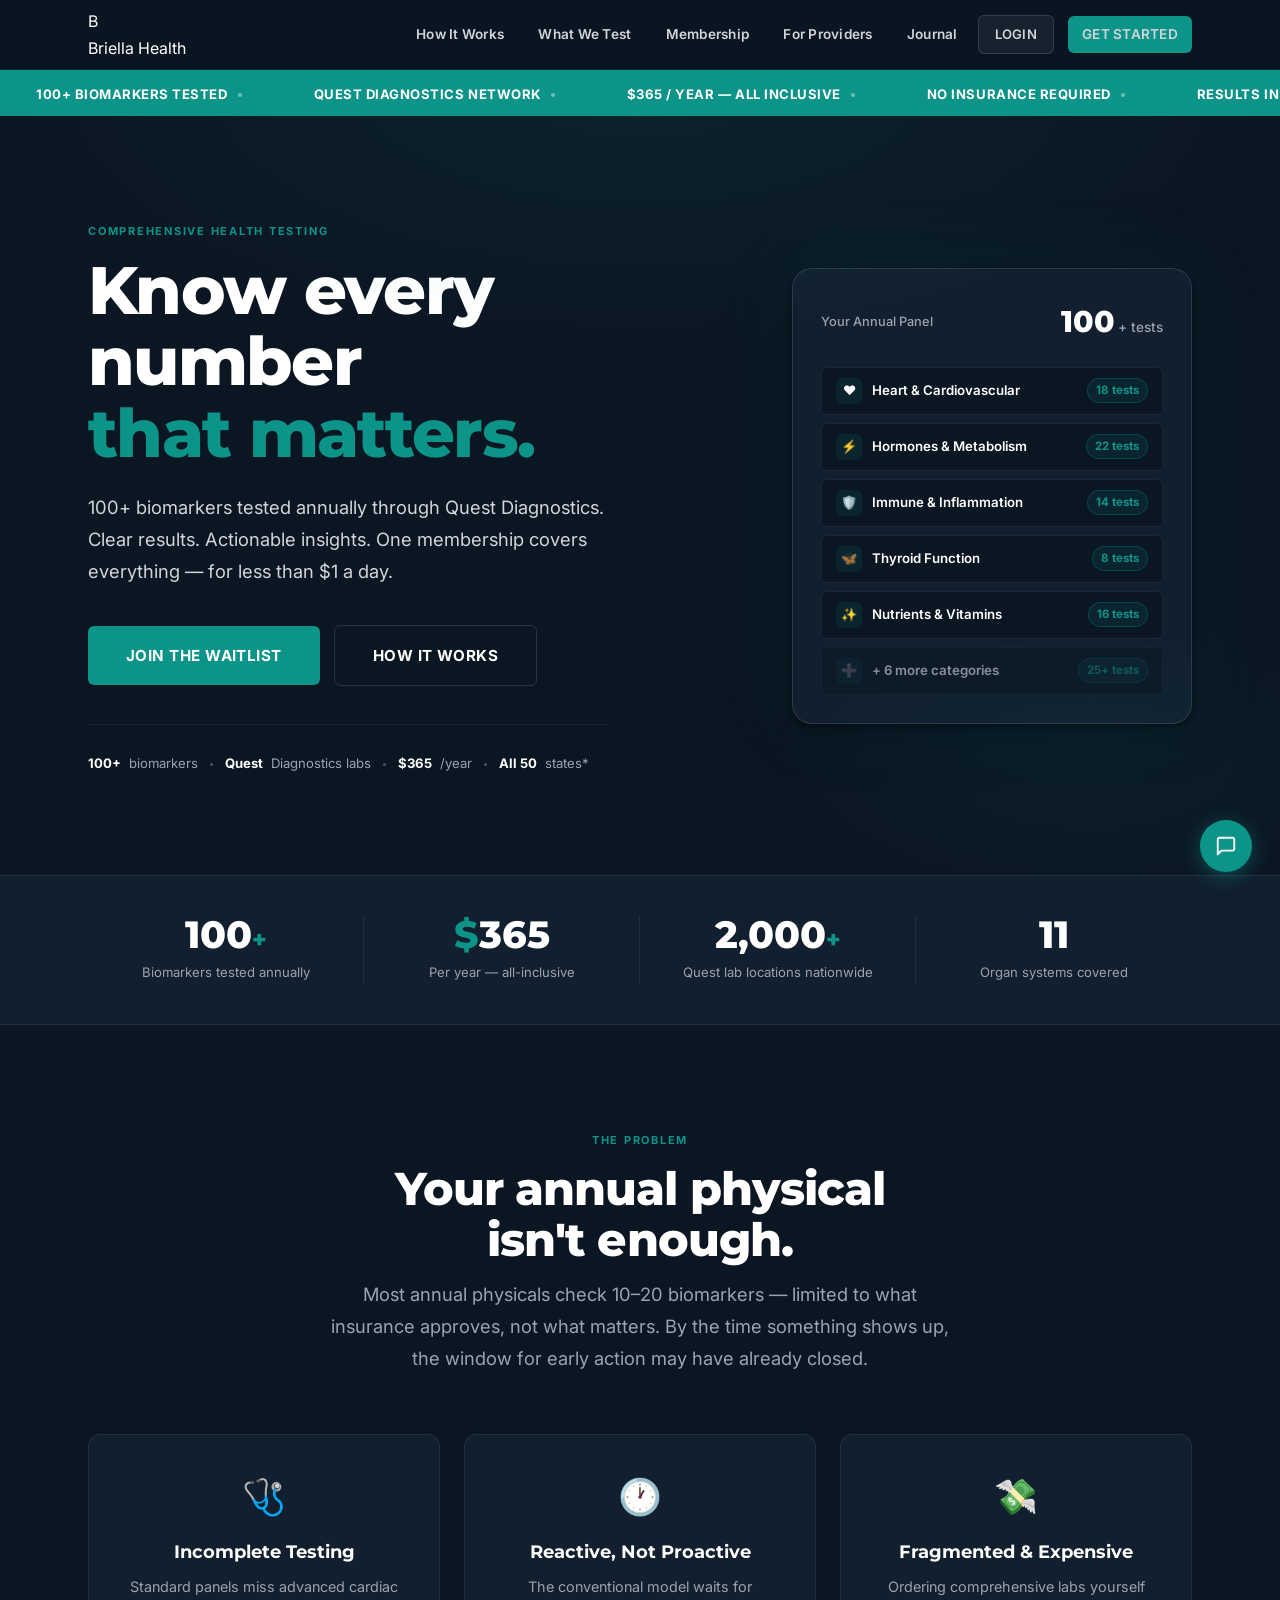
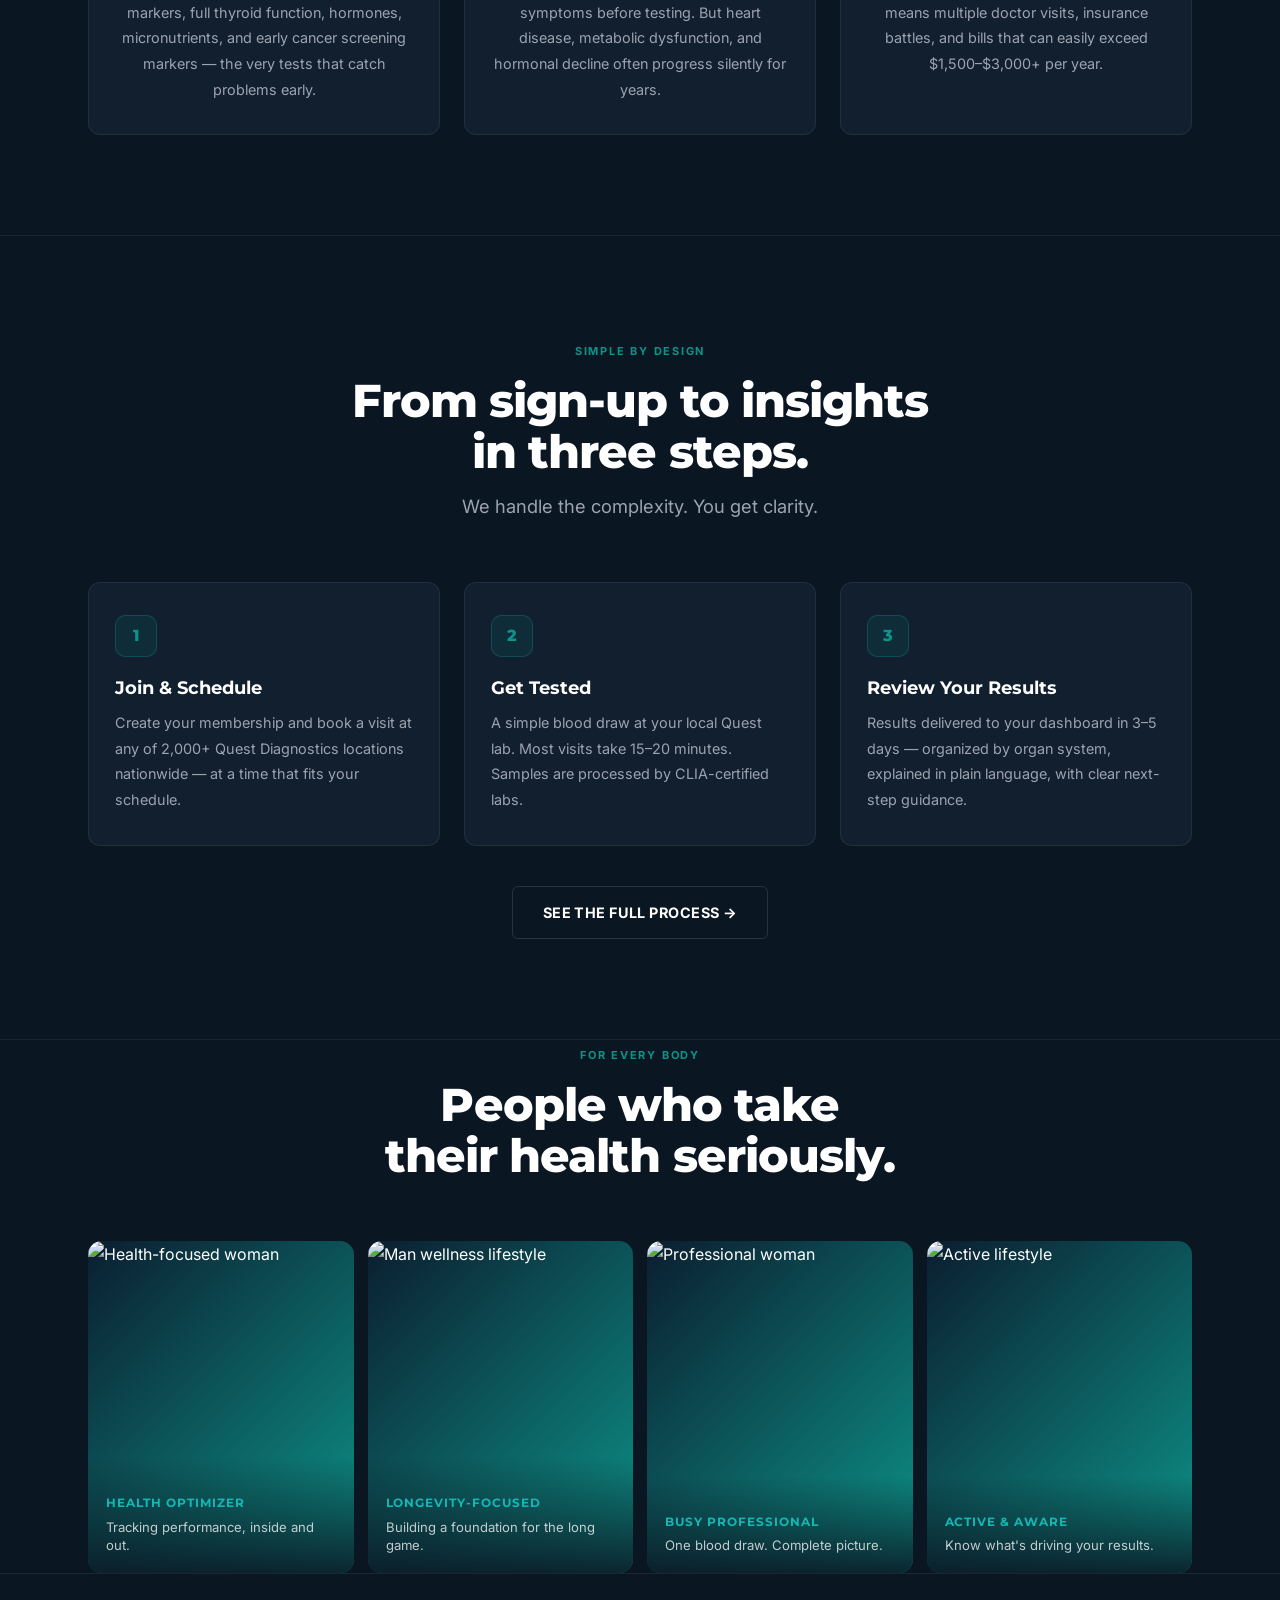
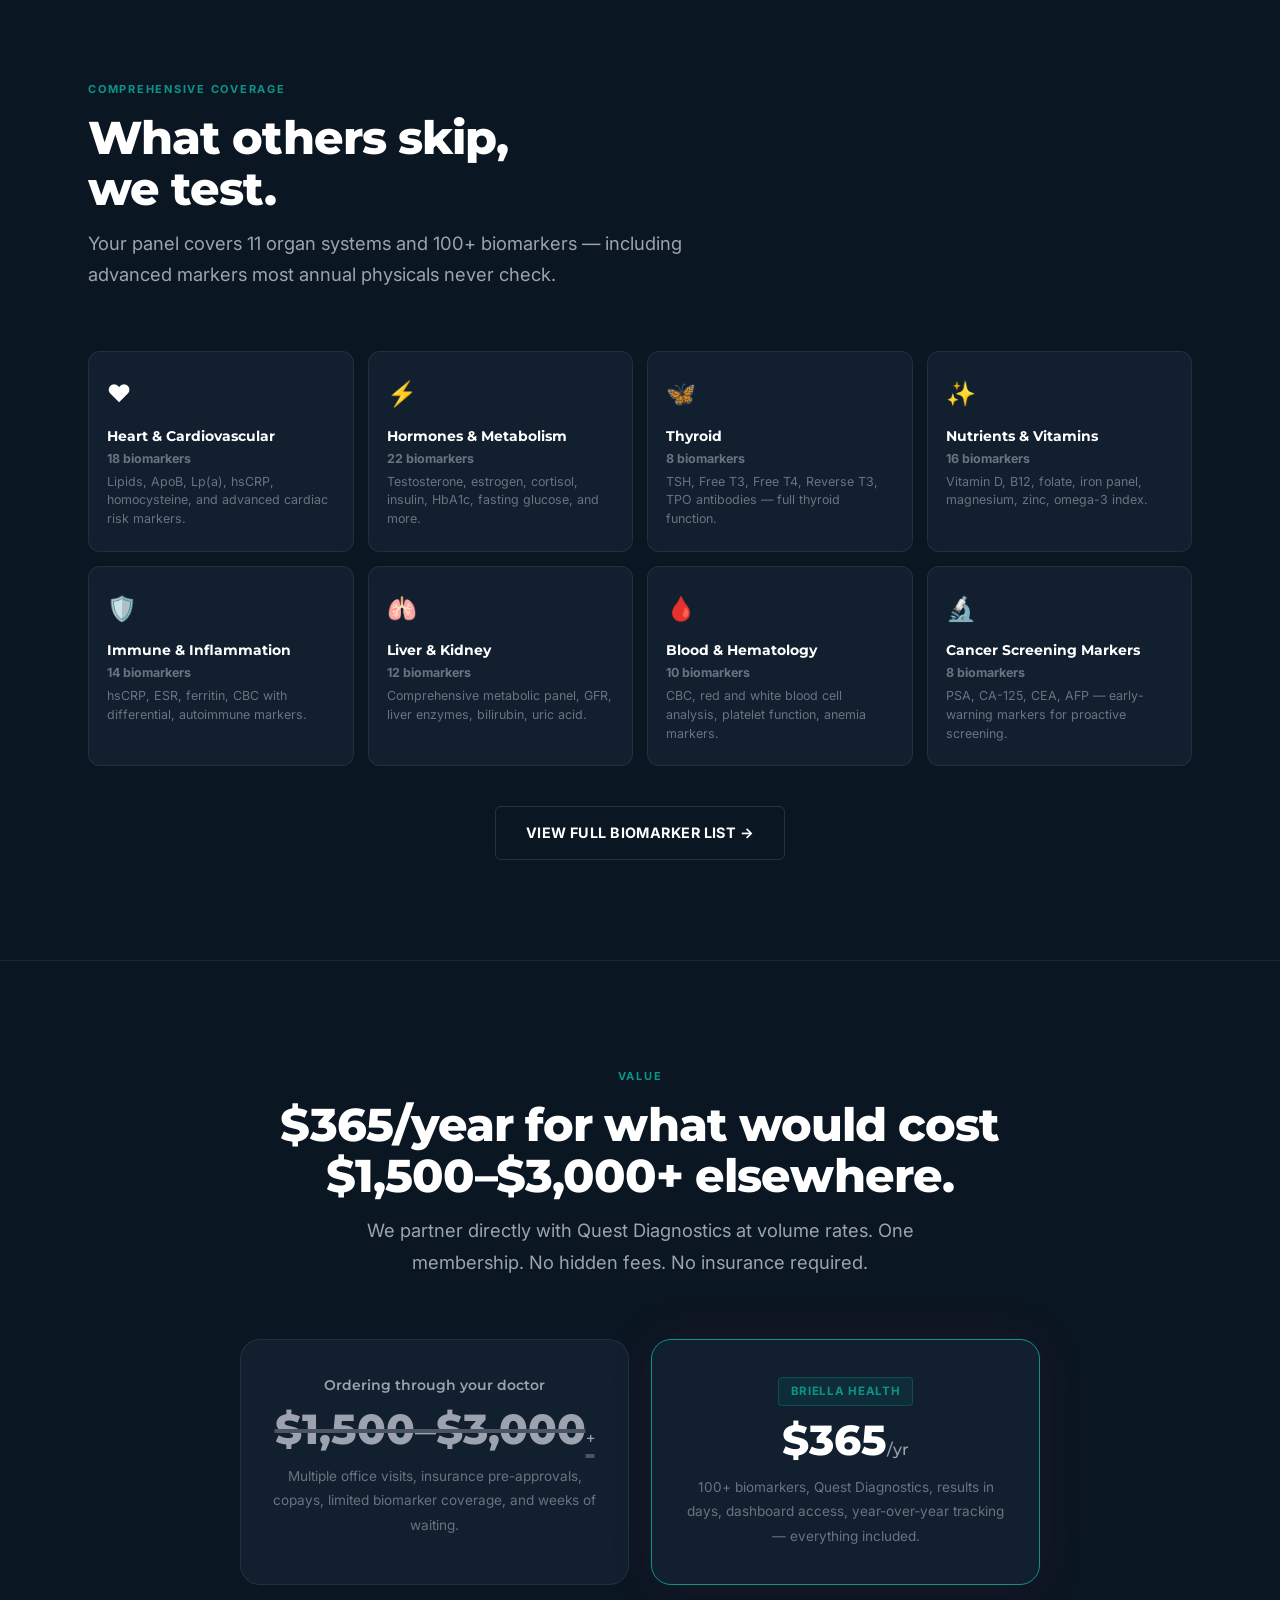
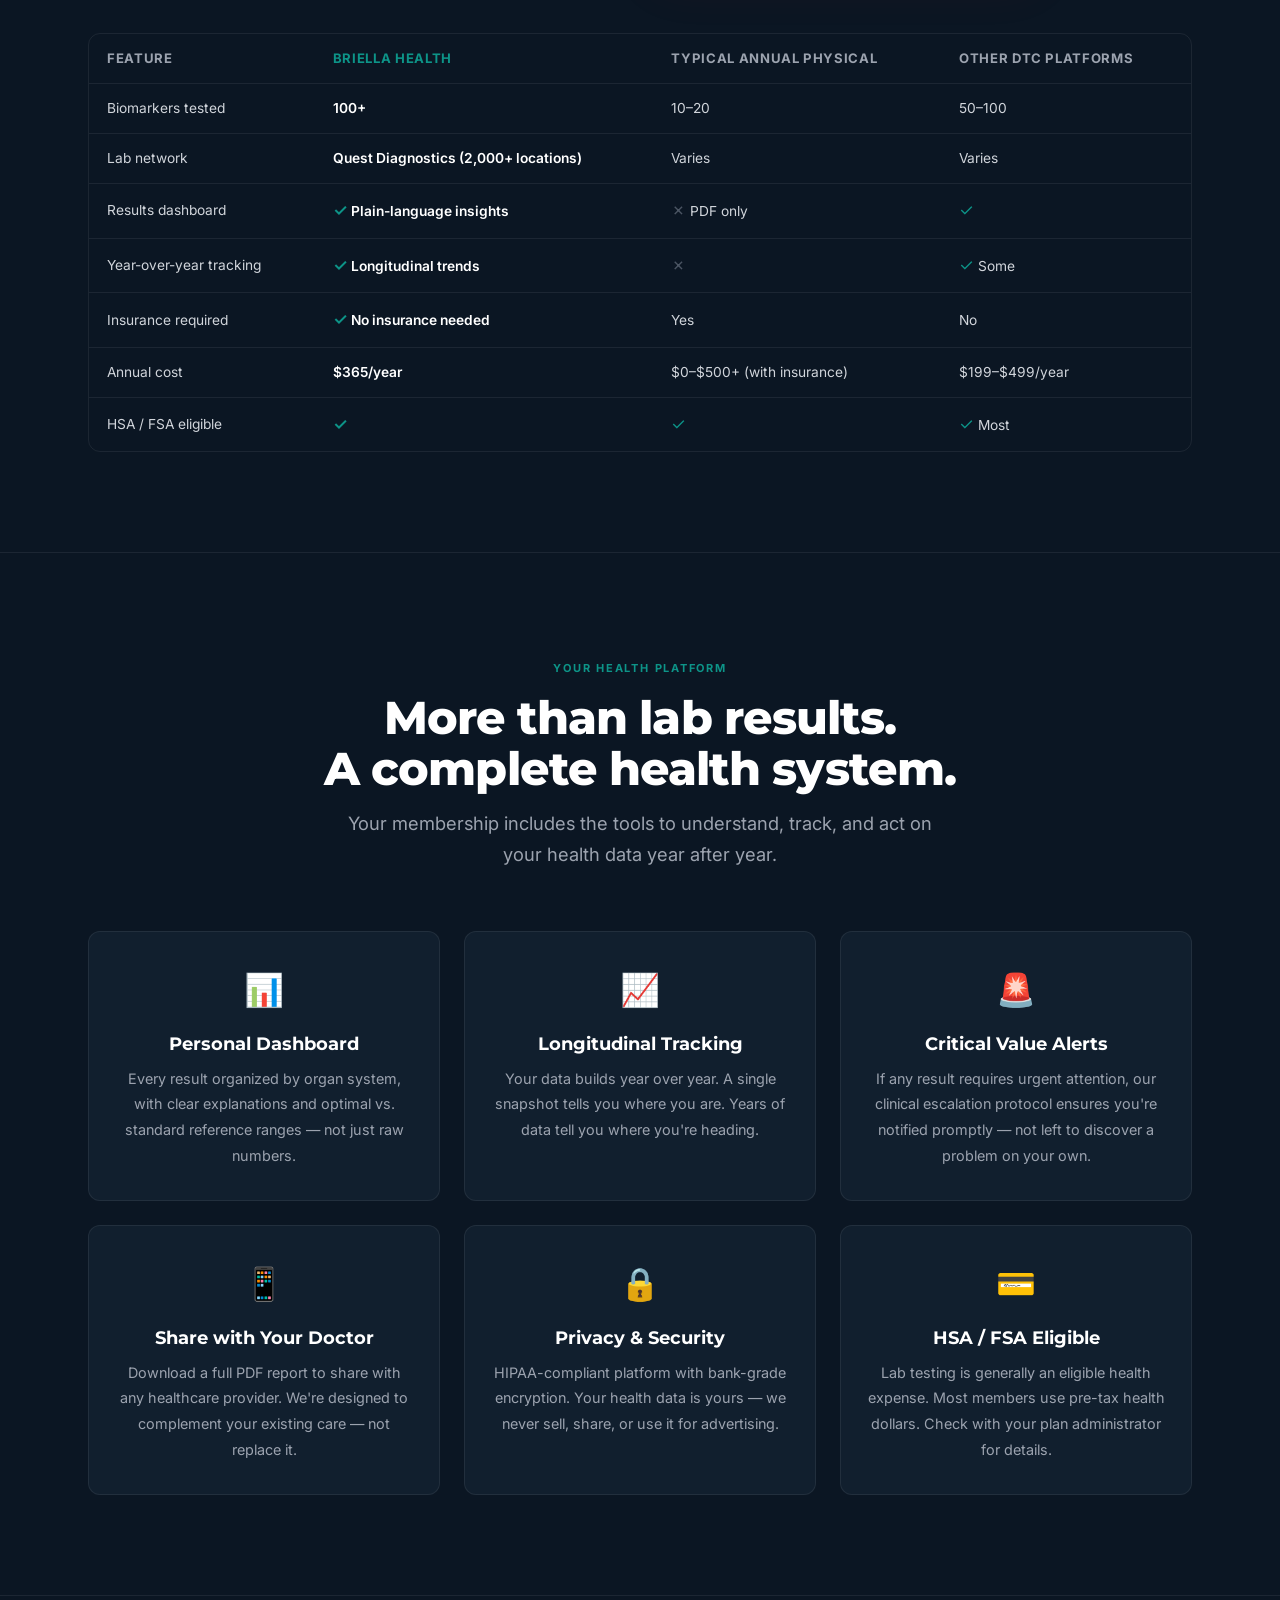
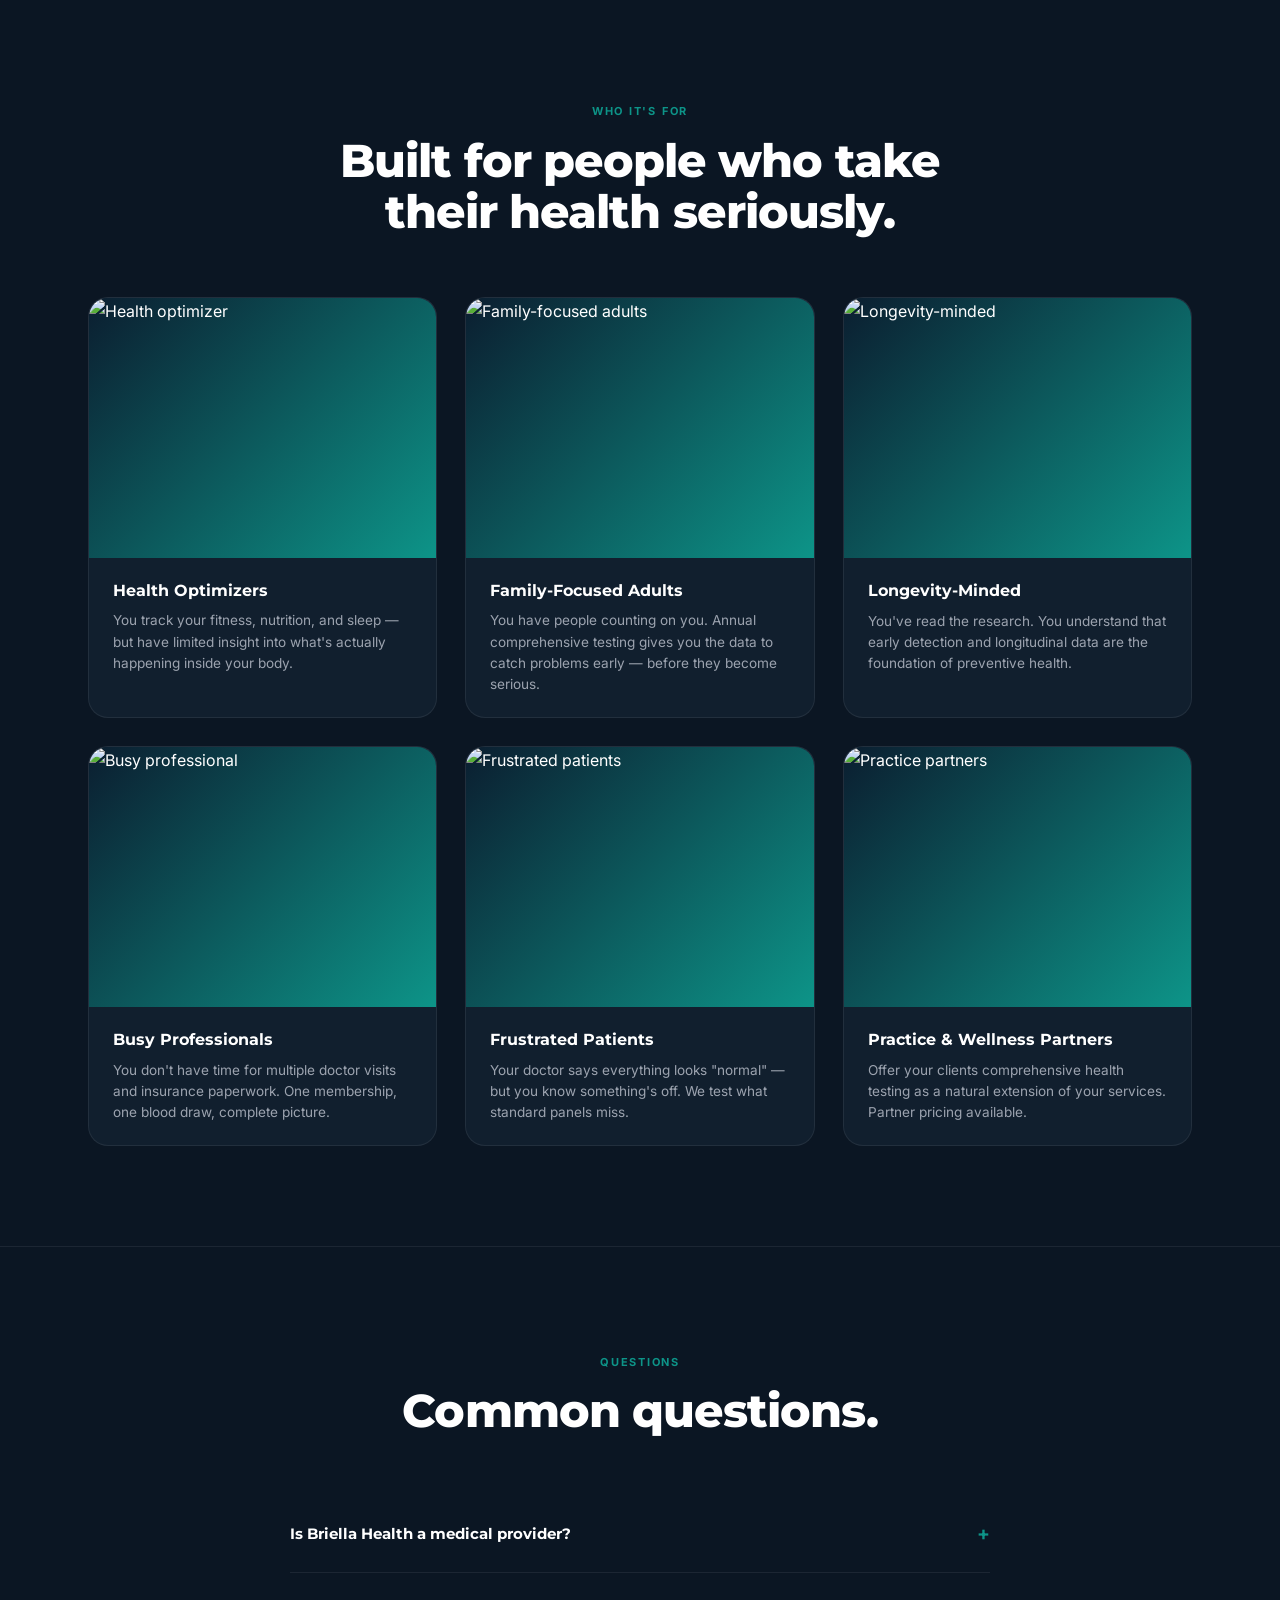
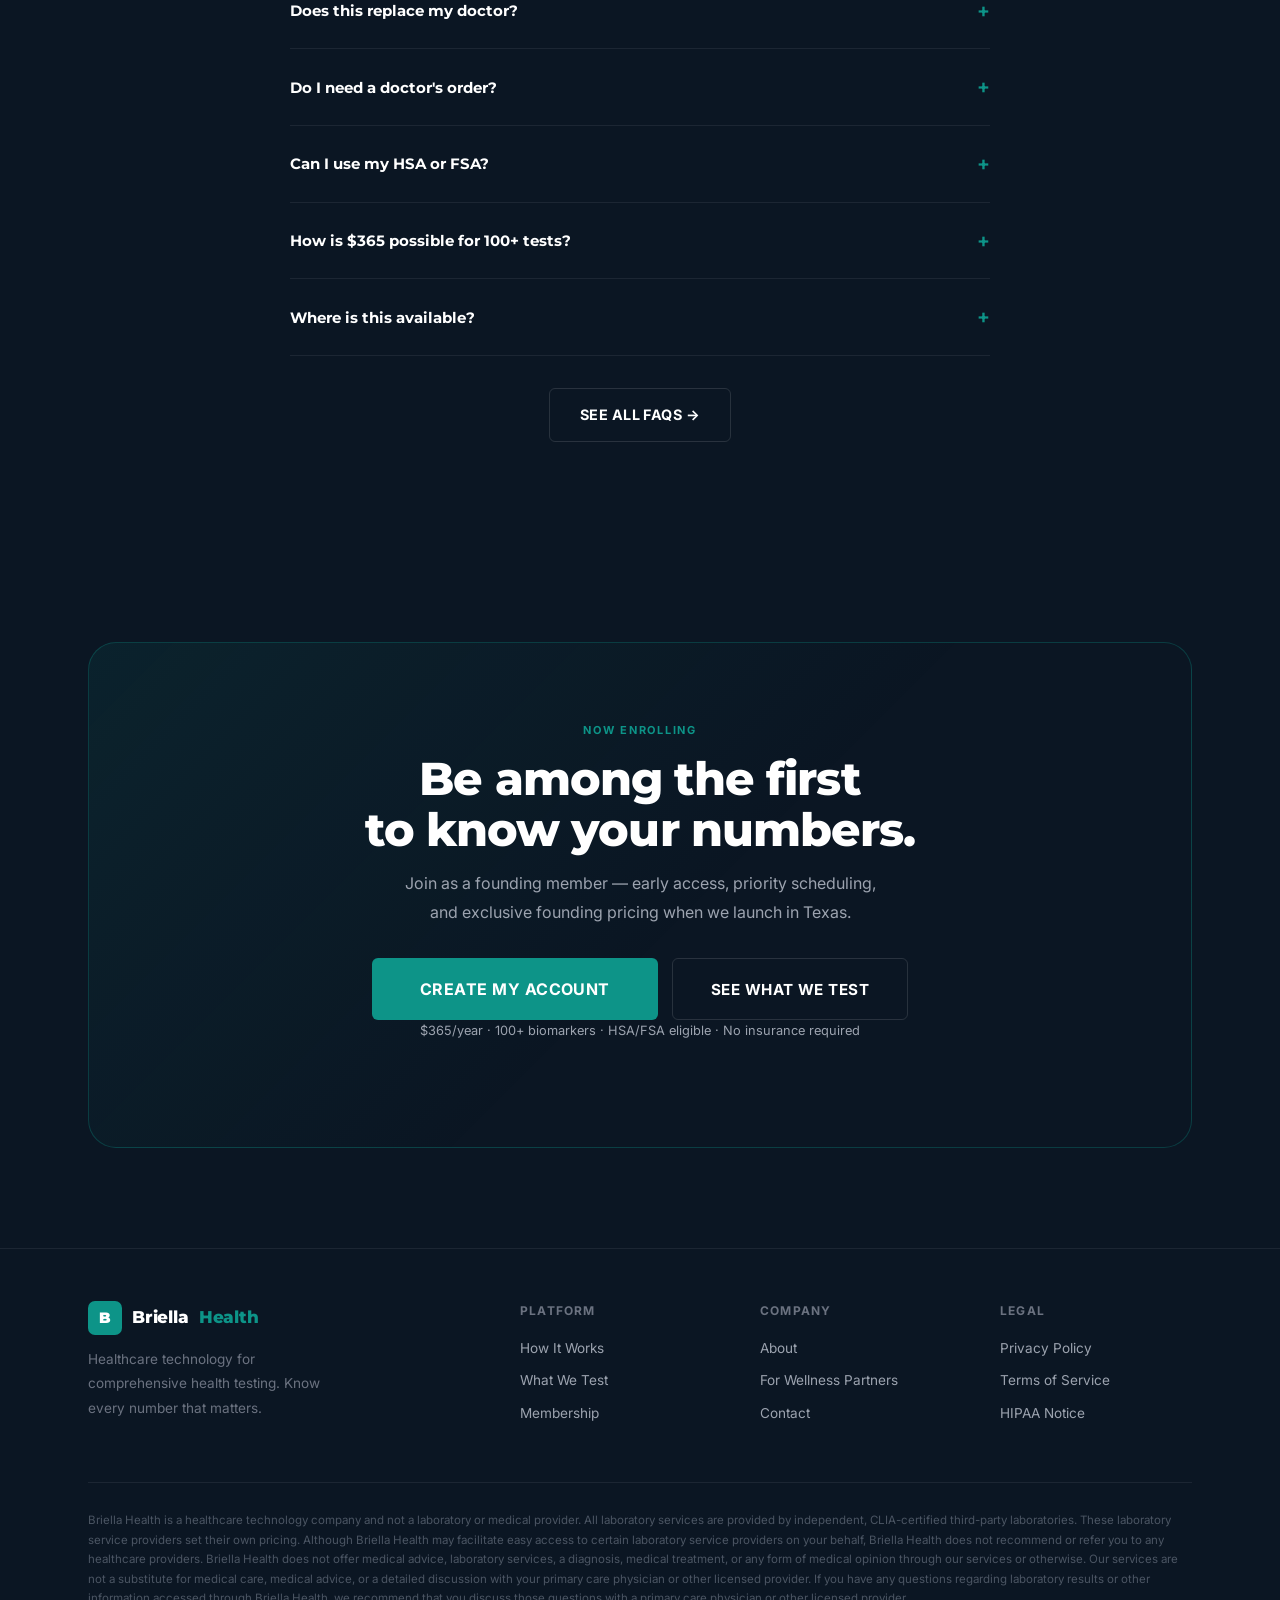
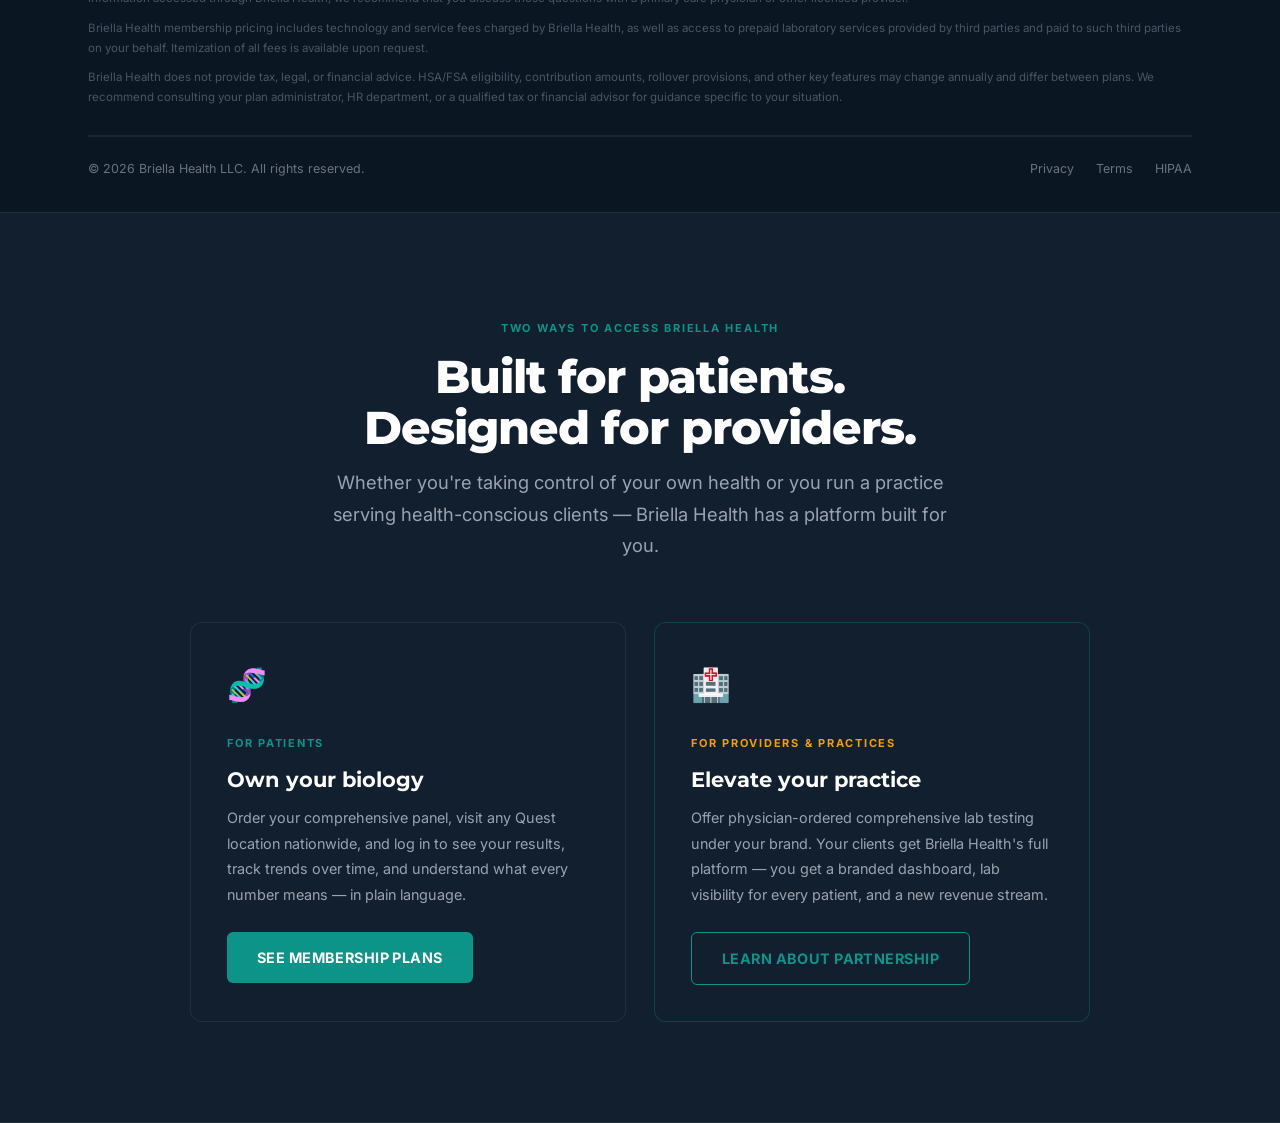
==== commit 33efc26c: "Fix nav, help button, photos + add Journal page Nav (all pages): - Standardized nav across index, ho" ====
--- a/index.html
+++ b/index.html
@@ -14,7 +14,7 @@
 <!-- ===== NAVIGATION ===== -->
 <nav>
   <div class="nav-inner">
-    <a href="index.html" class="nav-logo">
+    <a href="index.html" class="active" class="nav-logo">
       <div class="logo-mark">B</div>
       Briella <span>Health</span>
     </a>
@@ -23,6 +23,7 @@
       <a href="biomarkers.html">What We Test</a>
       <a href="membership.html">Membership</a>
       <a href="for-providers.html">For Providers</a>
+      <a href="blog.html">Journal</a>
       <a href="login.html" class="btn btn-ghost" style="font-size:0.82rem;padding:8px 16px;">Login</a>
       <a href="signup.html" class="btn btn-primary nav-cta">Get Started</a>
     </div>
@@ -228,31 +229,31 @@
     </div>
     <div class="photo-strip">
       <div class="photo-card">
-        <img src="https://images.unsplash.com/photo-1571019613914-85f342c6a11e?w=500&h=620&fit=crop&q=80&crop=faces" alt="Health-focused woman" loading="lazy">
+        <img src="https://images.unsplash.com/photo-1571019614242-c5c5dee9f50b?w=500&h=620&fit=crop&q=80" alt="Health-focused woman" loading="lazy" onerror="this.parentElement.style.background='linear-gradient(135deg,#0b1e30,#0d9488)'">
         <div class="photo-overlay">
           <div class="photo-label">Health Optimizer</div>
           <div class="photo-caption">Tracking performance, inside and out.</div>
         </div>
       </div>
       <div class="photo-card">
-        <img src="https://images.unsplash.com/photo-1506126613408-eca07ce68773?w=500&h=620&fit=crop&q=80&crop=faces" alt="Man wellness lifestyle" loading="lazy">
+        <img src="https://images.unsplash.com/photo-1534438327431-68e574578cfc?w=500&h=620&fit=crop&q=80" alt="Man wellness lifestyle" loading="lazy" onerror="this.parentElement.style.background='linear-gradient(135deg,#0b1e30,#0d9488)'">
         <div class="photo-overlay">
           <div class="photo-label">Longevity-Focused</div>
           <div class="photo-caption">Building a foundation for the long game.</div>
         </div>
       </div>
       <div class="photo-card">
-        <img src="https://images.unsplash.com/photo-1573497019940-1c28c88b4f3e?w=500&h=620&fit=crop&q=80&crop=faces" alt="Professional woman" loading="lazy">
+        <img src="https://images.unsplash.com/photo-1551836022-d5d88e9218df?w=500&h=620&fit=crop&q=80" alt="Professional woman" loading="lazy" onerror="this.parentElement.style.background='linear-gradient(135deg,#0b1e30,#0d9488)'">
         <div class="photo-overlay">
           <div class="photo-label">Busy Professional</div>
           <div class="photo-caption">One blood draw. Complete picture.</div>
         </div>
       </div>
       <div class="photo-card">
-        <img src="https://images.unsplash.com/photo-1559839734-2b71ea197ec2?w=500&h=620&fit=crop&q=80&crop=faces" alt="Active man health" loading="lazy">
+        <img src="https://images.unsplash.com/photo-1476480862126-209bfaa8edc8?w=500&h=620&fit=crop&q=80" alt="Active lifestyle" loading="lazy" onerror="this.parentElement.style.background='linear-gradient(135deg,#0b1e30,#0d9488)'">
         <div class="photo-overlay">
           <div class="photo-label">Active &amp; Aware</div>
-          <div class="photo-caption">Know what's driving your results.</div>
+          <div class="photo-caption">Know what&#39;s driving your results.</div>
         </div>
       </div>
     </div>
@@ -466,42 +467,42 @@
     </div>
     <div class="people-grid">
       <div class="people-card fade-up">
-        <img class="people-photo" src="https://images.unsplash.com/photo-1490645935967-10de6ba17061?w=600&h=400&fit=crop&q=80" alt="Health optimizer" loading="lazy">
+        <img class="people-photo" src="https://images.unsplash.com/photo-1517838277536-f5f99be501cd?w=600&h=400&fit=crop&q=80" alt="Health optimizer" loading="lazy" onerror="this.style.background='linear-gradient(135deg,#0b1e30,#0d9488)'">
         <div class="people-card-body">
           <h4>Health Optimizers</h4>
           <p>You track your fitness, nutrition, and sleep — but have limited insight into what's actually happening inside your body.</p>
         </div>
       </div>
       <div class="people-card fade-up">
-        <img class="people-photo" src="https://images.unsplash.com/photo-1529156069898-49953e39b3ac?w=600&h=400&fit=crop&q=80" alt="Family-focused adults" loading="lazy">
+        <img class="people-photo" src="https://images.unsplash.com/photo-1581579438747-1dc8d17bbce4?w=600&h=400&fit=crop&q=80" alt="Family-focused adults" loading="lazy" onerror="this.style.background='linear-gradient(135deg,#0b1e30,#0d9488)'">
         <div class="people-card-body">
           <h4>Family-Focused Adults</h4>
           <p>You have people counting on you. Annual comprehensive testing gives you the data to catch problems early — before they become serious.</p>
         </div>
       </div>
       <div class="people-card fade-up">
-        <img class="people-photo" src="https://images.unsplash.com/photo-1544367567-0f2fcb009e0b?w=600&h=400&fit=crop&q=80" alt="Longevity-minded" loading="lazy">
+        <img class="people-photo" src="https://images.unsplash.com/photo-1506126613408-eca07ce68773?w=600&h=400&fit=crop&q=80" alt="Longevity-minded" loading="lazy" onerror="this.style.background='linear-gradient(135deg,#0b1e30,#0d9488)'">
         <div class="people-card-body">
           <h4>Longevity-Minded</h4>
           <p>You've read the research. You understand that early detection and longitudinal data are the foundation of preventive health.</p>
         </div>
       </div>
       <div class="people-card fade-up">
-        <img class="people-photo" src="https://images.unsplash.com/photo-1573497019940-1c28c88b4f3e?w=600&h=400&fit=crop&q=80" alt="Busy professional" loading="lazy">
+        <img class="people-photo" src="https://images.unsplash.com/photo-1573496359142-b8d87734a5a2?w=600&h=400&fit=crop&q=80" alt="Busy professional" loading="lazy" onerror="this.style.background='linear-gradient(135deg,#0b1e30,#0d9488)'">
         <div class="people-card-body">
           <h4>Busy Professionals</h4>
           <p>You don't have time for multiple doctor visits and insurance paperwork. One membership, one blood draw, complete picture.</p>
         </div>
       </div>
       <div class="people-card fade-up">
-        <img class="people-photo" src="https://images.unsplash.com/photo-1612349317150-e413f6a5b16d?w=600&h=400&fit=crop&q=80" alt="Frustrated patients" loading="lazy">
+        <img class="people-photo" src="https://images.unsplash.com/photo-1559757175-0eb30cd8c063?w=600&h=400&fit=crop&q=80" alt="Frustrated patients" loading="lazy" onerror="this.style.background='linear-gradient(135deg,#0b1e30,#0d9488)'">
         <div class="people-card-body">
           <h4>Frustrated Patients</h4>
           <p>Your doctor says everything looks "normal" — but you know something's off. We test what standard panels miss.</p>
         </div>
       </div>
       <div class="people-card fade-up">
-        <img class="people-photo" src="https://images.unsplash.com/photo-1576091160550-2173dba999ef?w=600&h=400&fit=crop&q=80" alt="Practice partners" loading="lazy">
+        <img class="people-photo" src="https://images.unsplash.com/photo-1576091160399-112ba8d25d1d?w=600&h=400&fit=crop&q=80" alt="Practice partners" loading="lazy" onerror="this.style.background='linear-gradient(135deg,#0b1e30,#0d9488)'">
         <div class="people-card-body">
           <h4>Practice &amp; Wellness Partners</h4>
           <p>Offer your clients comprehensive health testing as a natural extension of your services. Partner pricing available.</p>
@@ -702,31 +703,60 @@
 </script>
 
 
-<!-- Floating Help Button -->
-<button class="help-btn" id="helpBtn" onclick="toggleHelp()" aria-label="Help">?</button>
+
+<!-- ===== FLOATING HELP ===== -->
+<style>
+/* ===== HELP BUTTON (inline) ===== */
+.help-btn{position:fixed;bottom:28px;right:28px;width:52px;height:52px;border-radius:50%;background:#0d9488;color:#fff;border:none;cursor:pointer;box-shadow:0 4px 20px rgba(13,148,136,0.45);z-index:9000;transition:background .15s,transform .15s;display:flex;align-items:center;justify-content:center;}
+.help-btn:hover{background:#14b8b3;transform:scale(1.08);}
+.help-overlay{position:fixed;bottom:92px;right:28px;z-index:9001;opacity:0;pointer-events:none;transform:translateY(12px) scale(.97);transition:all .22s ease;width:300px;}
+.help-overlay.open{opacity:1;pointer-events:all;transform:translateY(0) scale(1);}
+.help-panel{background:#111f2e;border:1px solid rgba(255,255,255,0.12);border-radius:16px;padding:24px;box-shadow:0 20px 60px rgba(0,0,0,.55);}
+.help-panel-header{display:flex;justify-content:space-between;align-items:center;margin-bottom:16px;}
+.help-panel-title{font-weight:700;font-size:.95rem;color:#fff;}
+.help-panel-close{background:none;border:none;color:#6b7280;font-size:1.4rem;cursor:pointer;line-height:1;padding:0;}
+.help-panel-close:hover{color:#fff;}
+.help-links-list{display:flex;flex-direction:column;gap:8px;margin-bottom:20px;}
+.help-link{display:block;padding:10px 14px;background:rgba(255,255,255,0.04);border:1px solid rgba(255,255,255,0.08);border-radius:9px;font-size:.82rem;color:#d1d5db;text-decoration:none;transition:all .15s;}
+.help-link:hover{border-color:rgba(13,148,136,0.4);color:#14b8b3;background:rgba(13,148,136,0.08);}
+.help-divider{border:none;border-top:1px solid rgba(255,255,255,0.07);margin:16px 0;}
+.help-email-btn{display:block;width:100%;padding:11px;border-radius:9px;background:#0d9488;color:#fff;text-align:center;text-decoration:none;font-weight:700;font-size:.85rem;transition:background .15s;}
+.help-email-btn:hover{background:#14b8b3;}
+</style>
+<button class="help-btn" onclick="toggleHelpPanel()" aria-label="Chat with us">
+  <svg width="22" height="22" viewBox="0 0 24 24" fill="none" stroke="currentColor" stroke-width="2" stroke-linecap="round" stroke-linejoin="round">
+    <path d="M21 15a2 2 0 0 1-2 2H7l-4 4V5a2 2 0 0 1 2-2h14a2 2 0 0 1 2 2z"/>
+  </svg>
+</button>
 <div class="help-overlay" id="helpOverlay">
   <div class="help-panel">
     <div class="help-panel-header">
       <span class="help-panel-title">How can we help?</span>
-      <button class="help-panel-close" onclick="toggleHelp()">&#215;</button>
-    </div>
-    <div style="display:flex;flex-direction:column;gap:10px;margin-bottom:24px;">
+      <button class="help-panel-close" onclick="toggleHelpPanel()">&#215;</button>
+    </div>
+    <div class="help-links-list">
       <a href="how-it-works.html" class="help-link">How does Briella Health work?</a>
       <a href="biomarkers.html" class="help-link">What biomarkers do you test?</a>
-      <a href="membership.html" class="help-link">What's included in my membership?</a>
-      <a href="membership.html#faq" class="help-link">Can I use my HSA or FSA?</a>
+      <a href="membership.html" class="help-link">What&#39;s included in my membership?</a>
+      <a href="membership.html" class="help-link">Can I use my HSA or FSA?</a>
       <a href="signup.html" class="help-link">Create a new account</a>
-    </div>
-    <div style="padding-top:16px;border-top:1px solid var(--border);text-align:center;">
-      <p style="font-size:0.82rem;color:var(--gray-400);margin-bottom:12px;">Still have a question?</p>
-      <a href="mailto:hello@briellahealth.com" class="btn btn-primary" style="width:100%;display:block;text-align:center;">Email Us</a>
-      <p style="font-size:0.75rem;color:var(--gray-600);margin-top:10px;">We typically respond within 1 business day.</p>
-    </div>
+      <a href="login.html" class="help-link">Log in to my account</a>
+    </div>
+    <hr class="help-divider">
+    <p style="font-size:.78rem;color:#9ca3af;text-align:center;margin-bottom:12px;">Still have a question?</p>
+    <a href="mailto:hello@briellahealth.com" class="help-email-btn">Email Us</a>
+    <p style="font-size:.72rem;color:#6b7280;text-align:center;margin-top:10px;">We typically respond within 1 business day.</p>
   </div>
 </div>
 <script>
-function toggleHelp(){document.getElementById('helpOverlay').classList.toggle('open');}
-document.addEventListener('keydown',e=>{if(e.key==='Escape')document.getElementById('helpOverlay').classList.remove('open');});
+(function(){
+  function toggleHelpPanel(){
+    var o=document.getElementById('helpOverlay');
+    if(o) o.classList.toggle('open');
+  }
+  window.toggleHelpPanel=toggleHelpPanel;
+  document.addEventListener('keydown',function(e){if(e.key==='Escape'){var o=document.getElementById('helpOverlay');if(o)o.classList.remove('open');}});
+})();
 </script>
 </body>
 </html>
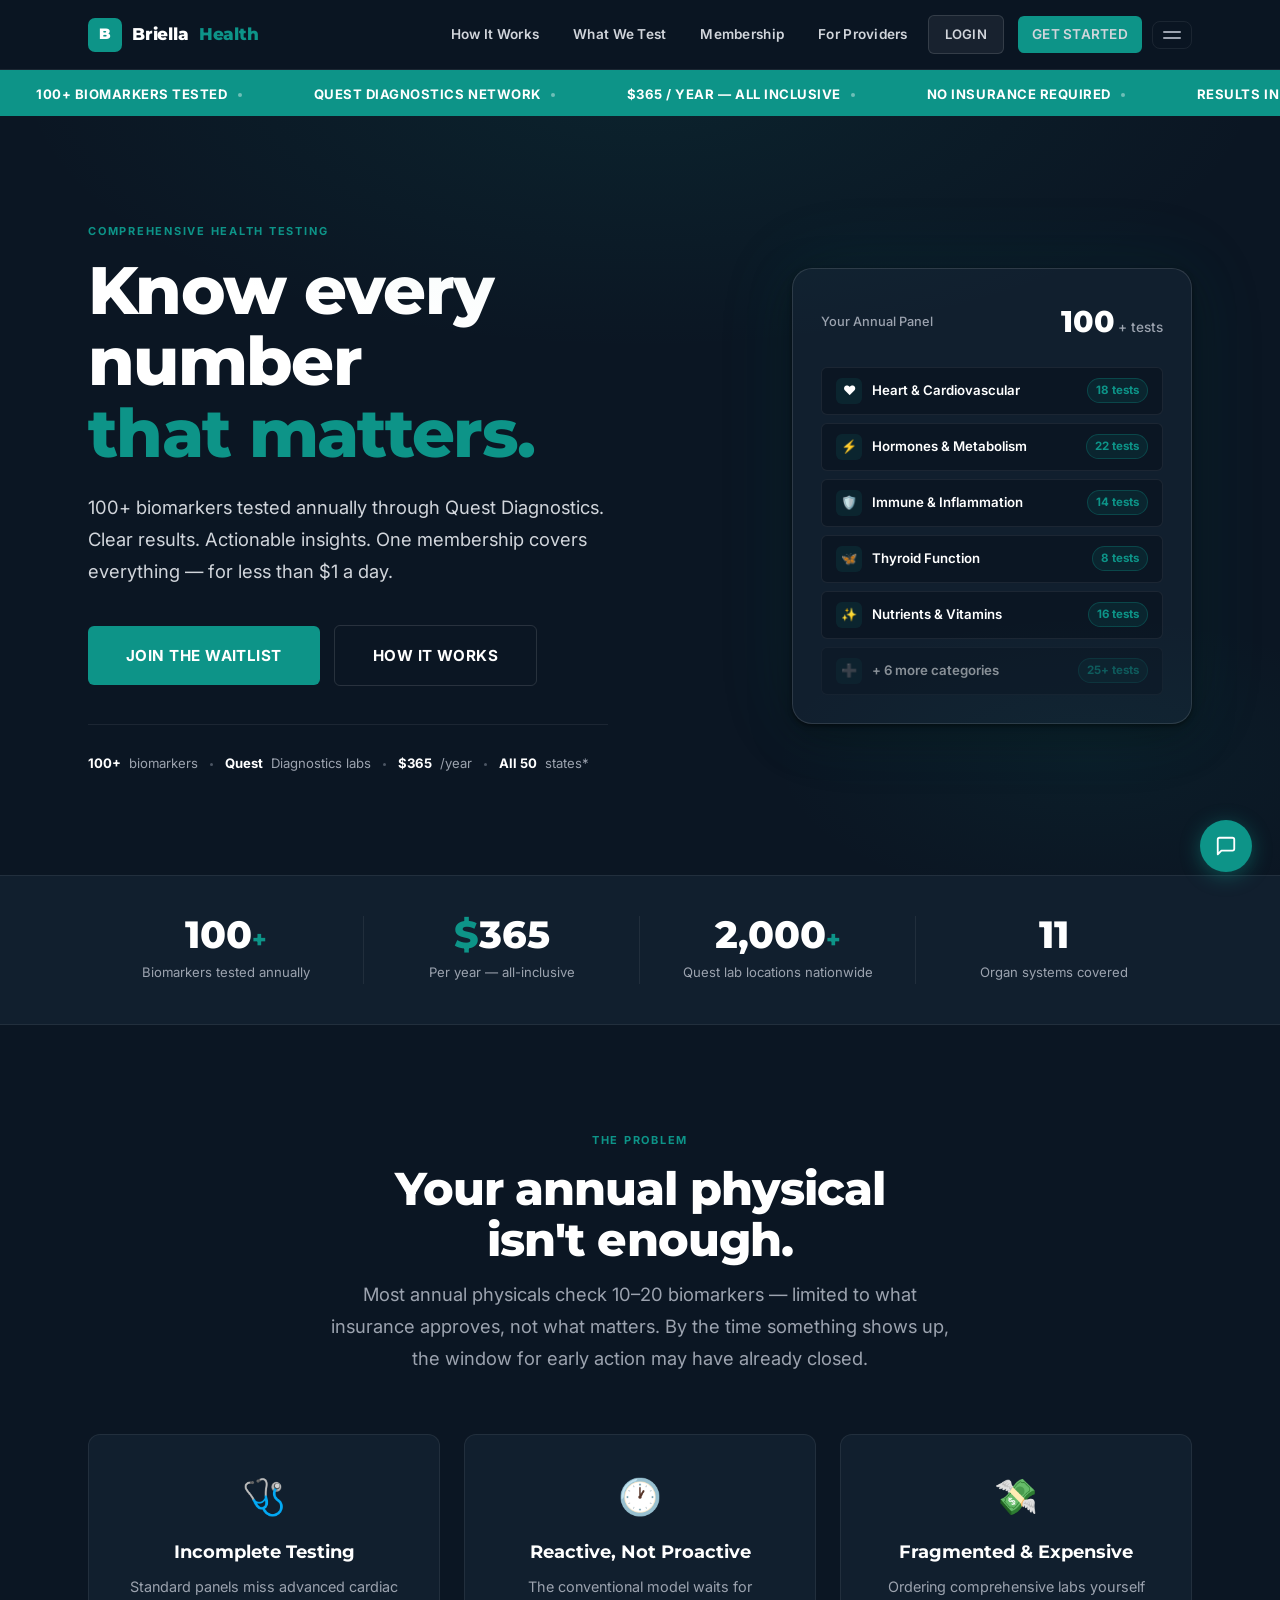
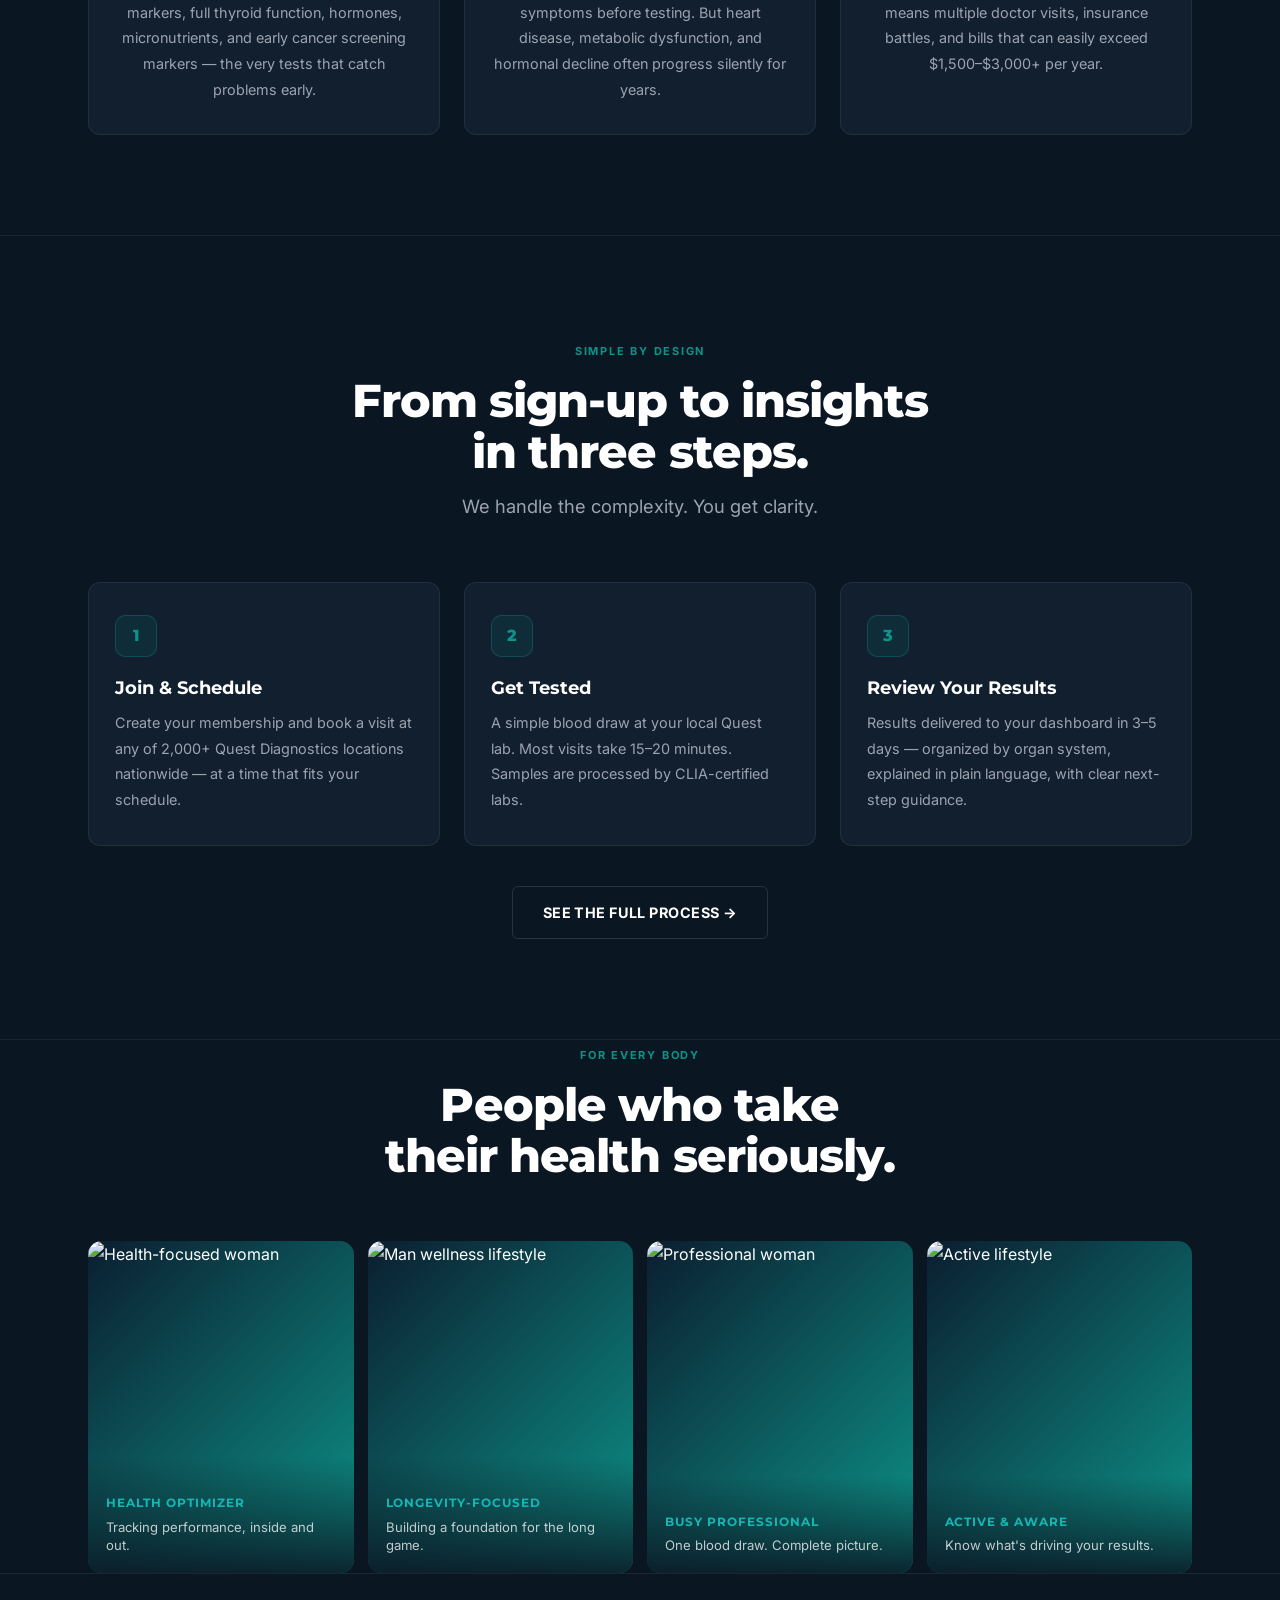
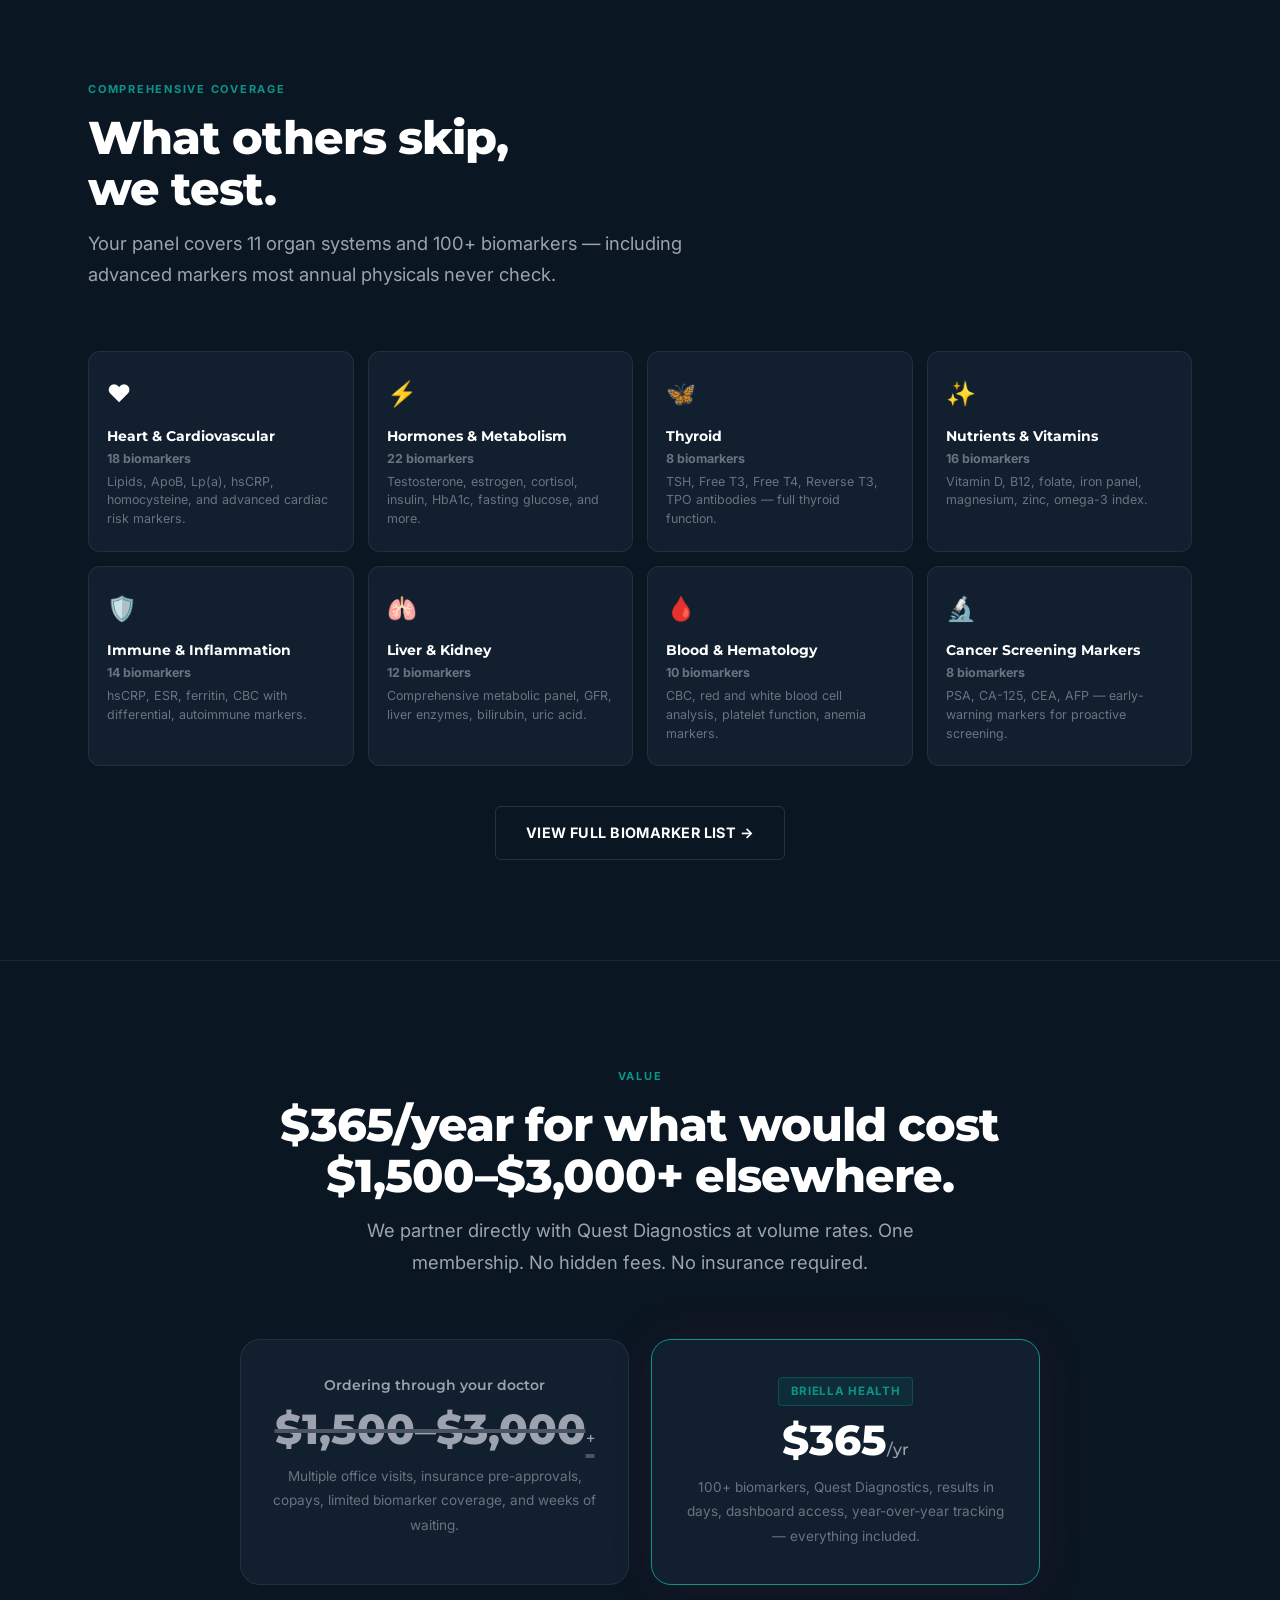
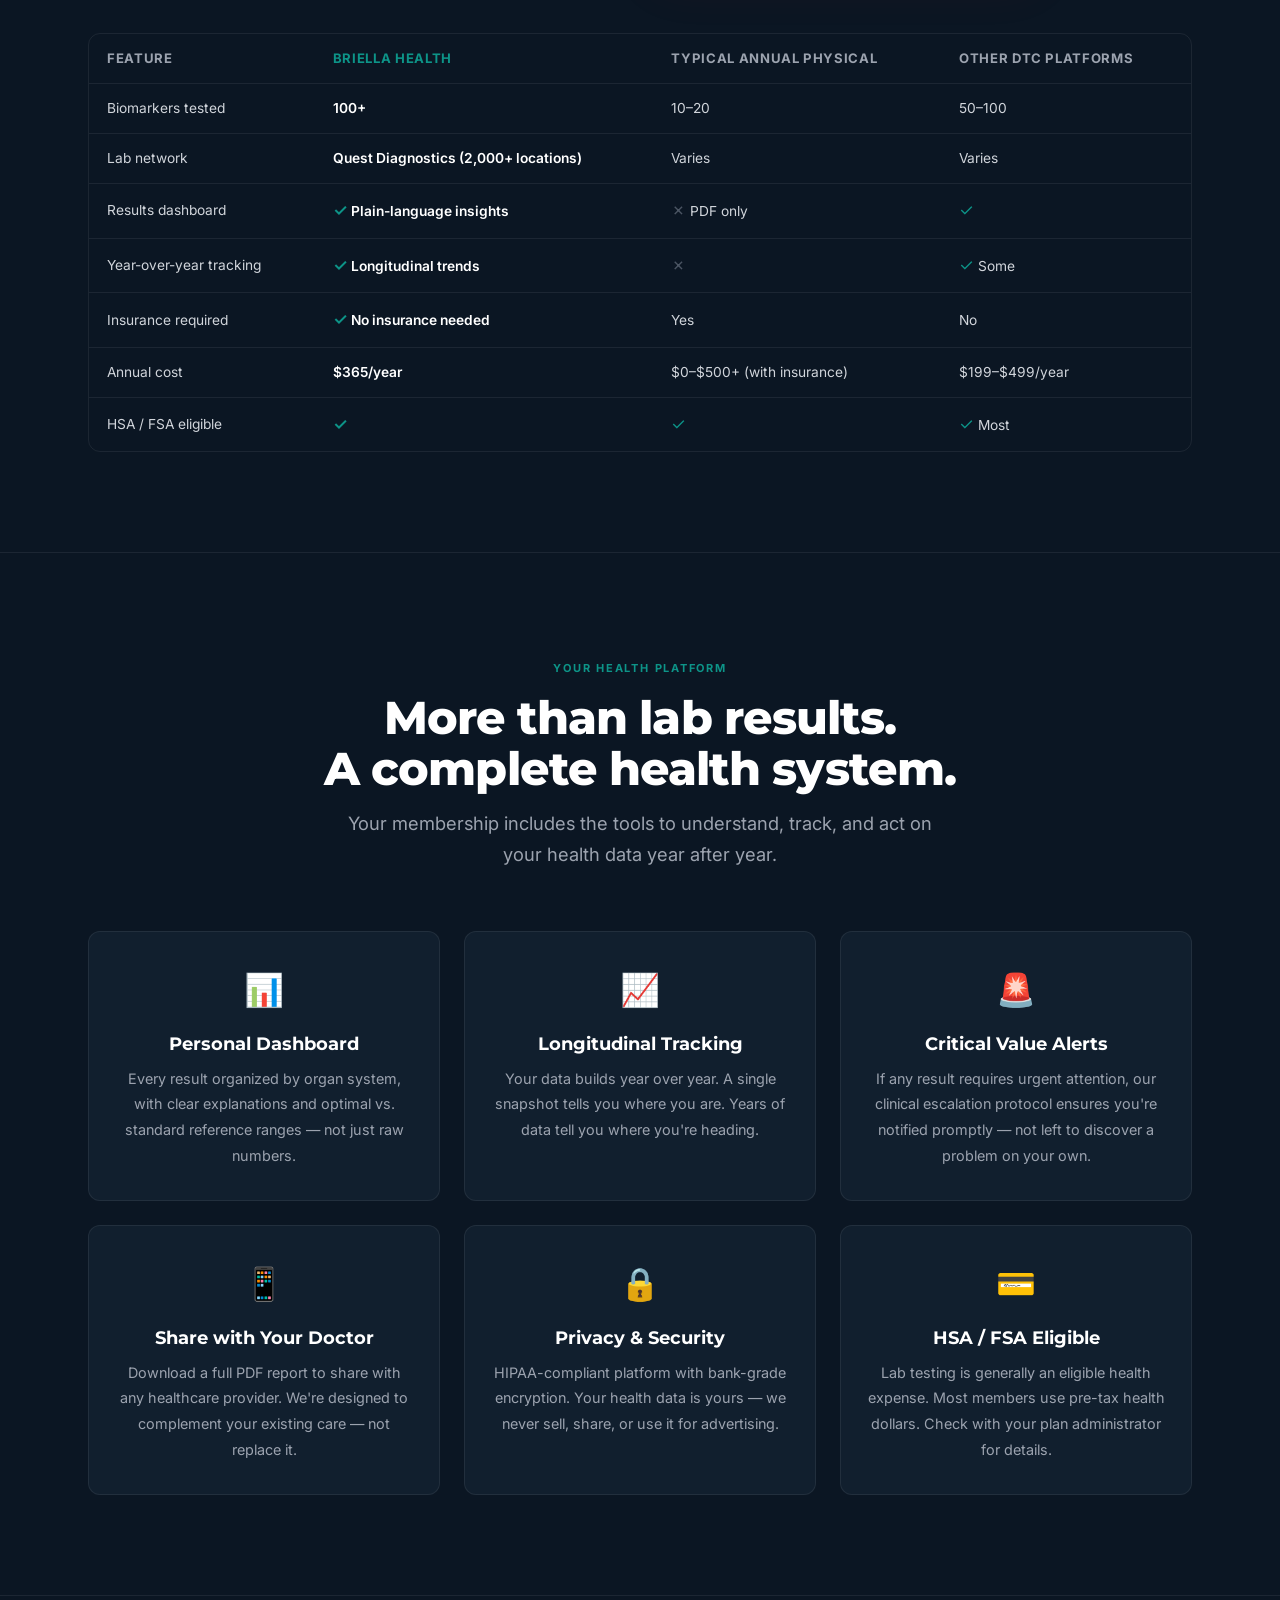
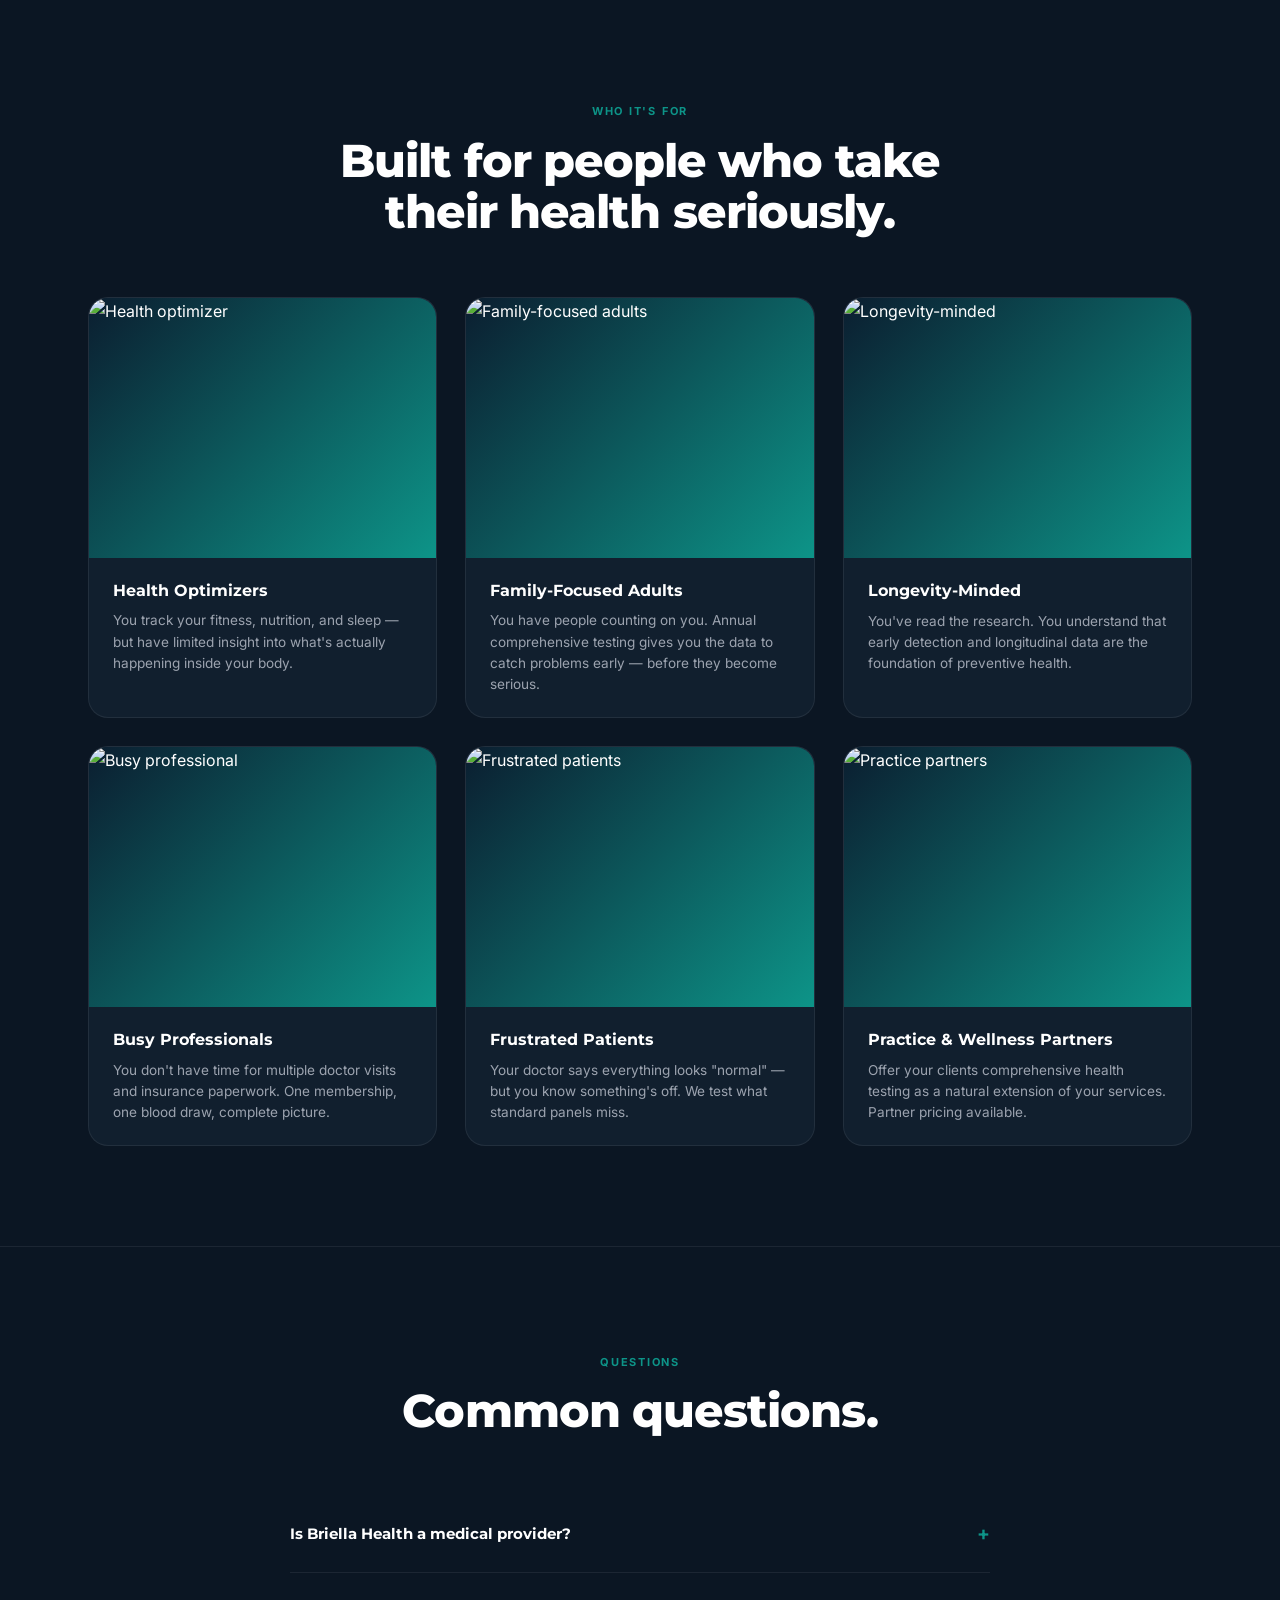
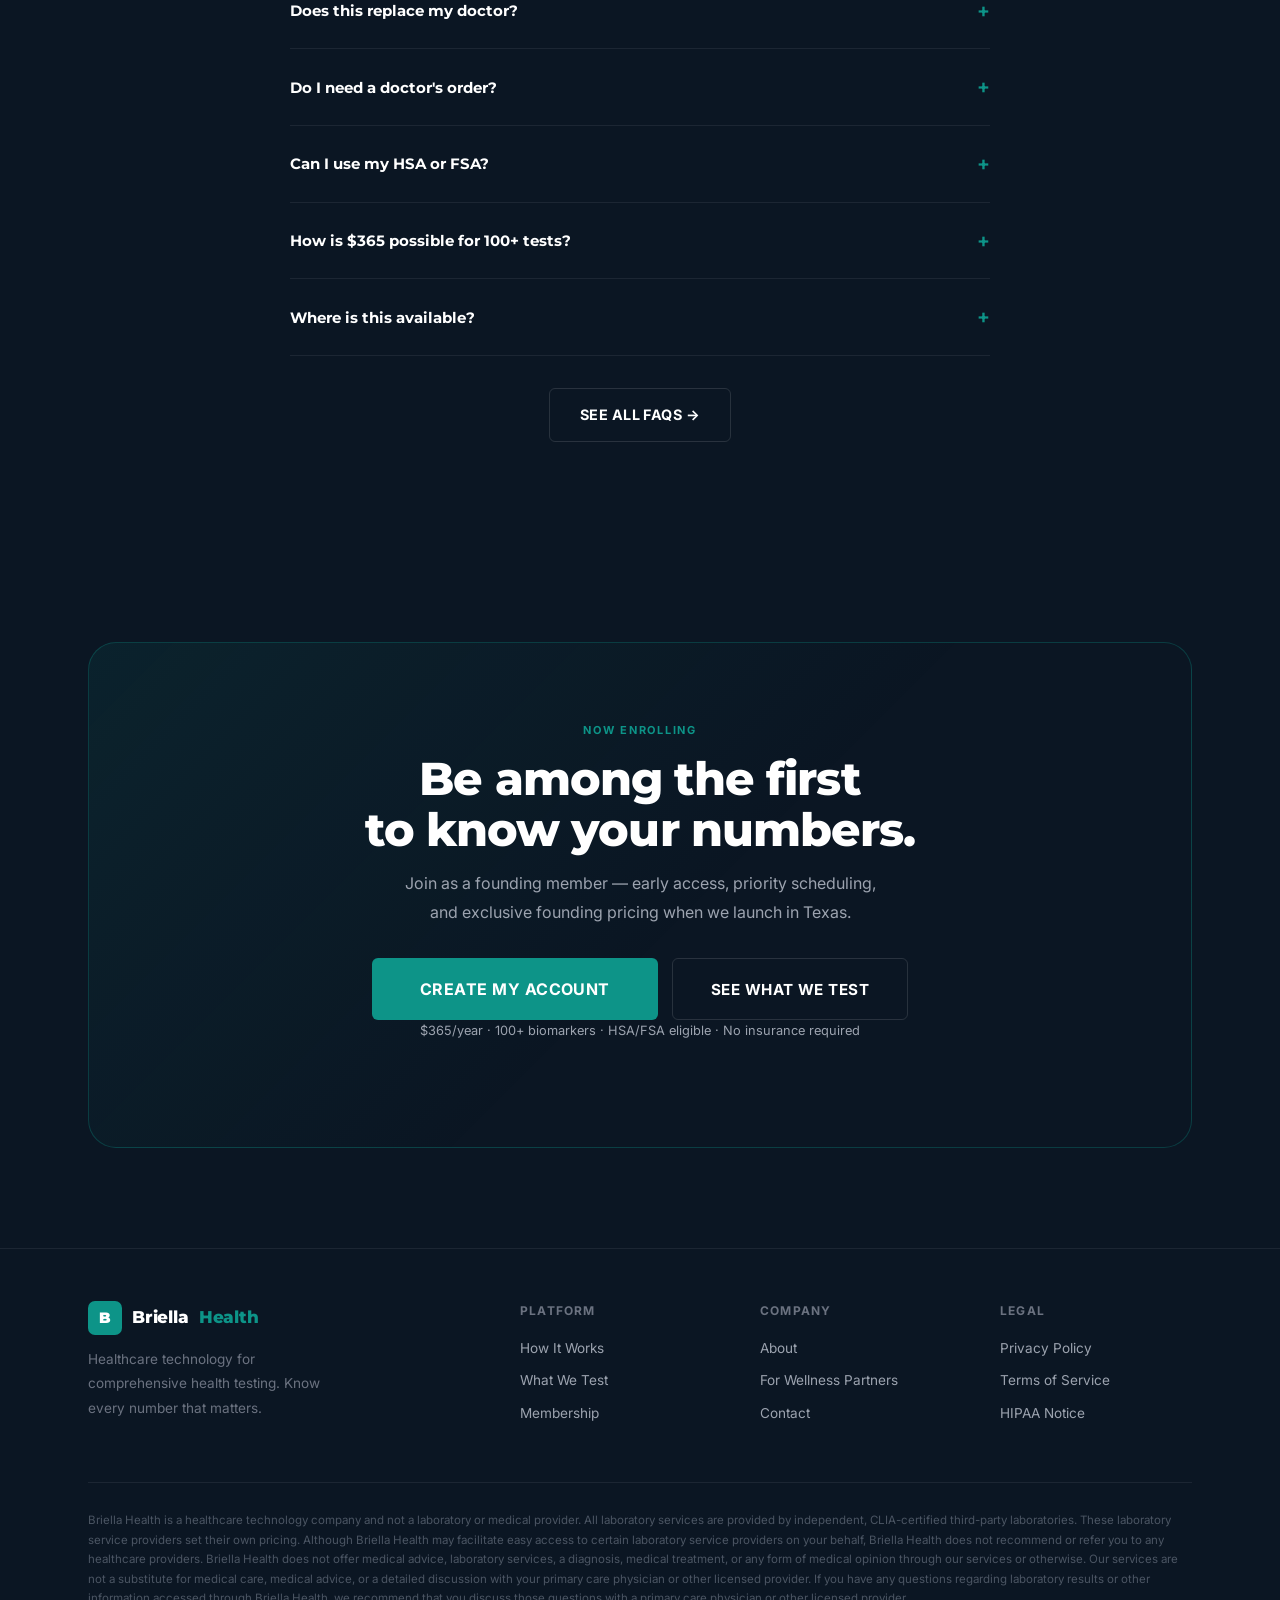
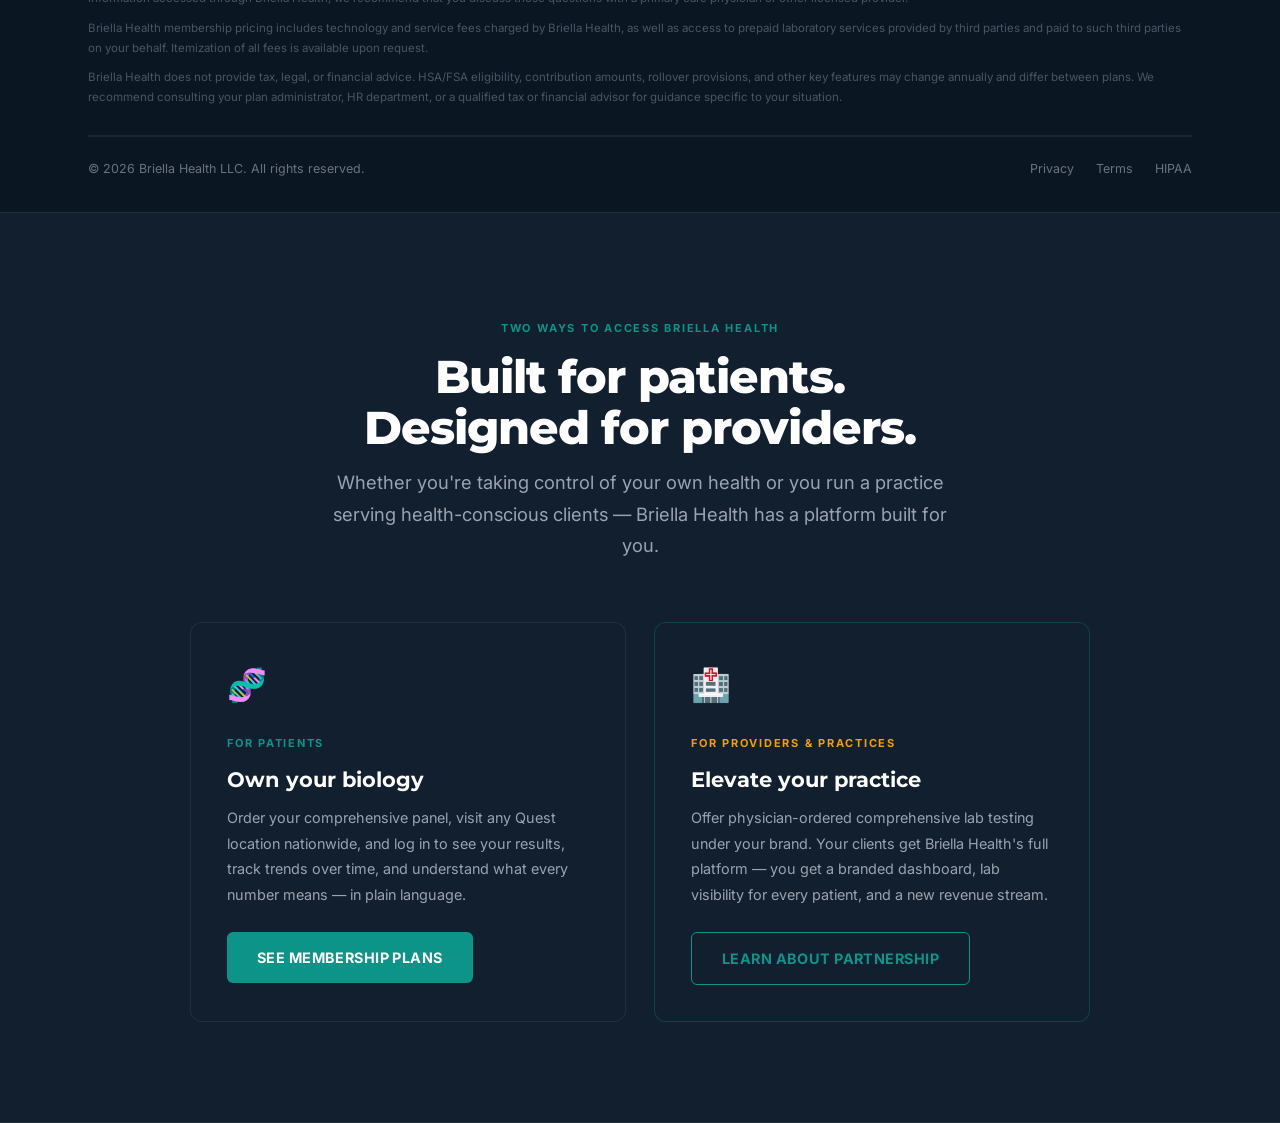
==== commit 54b3b52f: "Add hamburger mega-dropdown nav + fix logo layout - Remove Journal from top nav bar on all 6 public " ====
--- a/index.html
+++ b/index.html
@@ -13,25 +13,72 @@
 
 <!-- ===== NAVIGATION ===== -->
 <nav>
-  <div class="nav-inner">
-    <a href="index.html" class="active" class="nav-logo">
-      <div class="logo-mark">B</div>
-      Briella <span>Health</span>
-    </a>
-    <div class="nav-links" id="navLinks">
-      <a href="how-it-works.html">How It Works</a>
-      <a href="biomarkers.html">What We Test</a>
-      <a href="membership.html">Membership</a>
-      <a href="for-providers.html">For Providers</a>
-      <a href="blog.html">Journal</a>
-      <a href="login.html" class="btn btn-ghost" style="font-size:0.82rem;padding:8px 16px;">Login</a>
-      <a href="signup.html" class="btn btn-primary nav-cta">Get Started</a>
-    </div>
-    <button class="nav-toggle" onclick="document.getElementById('navLinks').classList.toggle('open')" aria-label="Menu">
-      <svg width="22" height="22" viewBox="0 0 24 24" fill="none" stroke="currentColor" stroke-width="2"><line x1="3" y1="6" x2="21" y2="6"/><line x1="3" y1="12" x2="21" y2="12"/><line x1="3" y1="18" x2="21" y2="18"/></svg>
-    </button>
-  </div>
-</nav>
+      <div class="nav-inner">
+        <a href="index.html" class="nav-logo">
+          <div class="logo-mark">B</div>
+          Briella <span>Health</span>
+        </a>
+        <div class="nav-links" id="navLinks">
+          <a href="how-it-works.html">How It Works</a>
+          <a href="biomarkers.html">What We Test</a>
+          <a href="membership.html">Membership</a>
+          <a href="for-providers.html">For Providers</a>
+          <a href="login.html" class="btn btn-ghost" style="font-size:0.82rem;padding:8px 16px;">Login</a>
+          <a href="signup.html" class="btn btn-primary nav-cta">Get Started</a>
+          <button class="nav-more-btn" id="navMoreBtn" onclick="toggleNavDropdown()" aria-label="More">
+            <span class="more-bar"></span>
+            <span class="more-bar"></span>
+          </button>
+        </div>
+        <button class="nav-toggle" onclick="document.getElementById('navLinks').classList.toggle('open')" aria-label="Menu">
+          <svg width="22" height="22" viewBox="0 0 24 24" fill="none" stroke="currentColor" stroke-width="2"><line x1="3" y1="6" x2="21" y2="6"/><line x1="3" y1="12" x2="21" y2="12"/><line x1="3" y1="18" x2="21" y2="18"/></svg>
+        </button>
+      </div>
+      <div class="nav-dropdown" id="navDropdown">
+        <div class="nav-dropdown-inner">
+          <div class="nav-dropdown-cols">
+            <div class="nav-dropdown-col">
+              <div class="nav-dropdown-col-title">Explore</div>
+              <a href="blog.html" class="nav-dropdown-link">
+                <span class="nav-dropdown-label">Journal</span>
+                <span class="nav-dropdown-desc">Physician-written health insights &amp; articles</span>
+              </a>
+              <a href="for-providers.html" class="nav-dropdown-link">
+                <span class="nav-dropdown-label">For Providers</span>
+                <span class="nav-dropdown-desc">Partner program for clinics &amp; practices</span>
+              </a>
+              <a href="mailto:hello@briellahealth.com" class="nav-dropdown-link">
+                <span class="nav-dropdown-label">Contact Us</span>
+                <span class="nav-dropdown-desc">hello@briellahealth.com</span>
+              </a>
+            </div>
+            <div class="nav-dropdown-col">
+              <div class="nav-dropdown-col-title">Quick Links</div>
+              <a href="membership.html" class="nav-dropdown-link">
+                <span class="nav-dropdown-label">Pricing</span>
+                <span class="nav-dropdown-desc">$365/year — all-inclusive membership</span>
+              </a>
+              <a href="how-it-works.html" class="nav-dropdown-link">
+                <span class="nav-dropdown-label">How It Works</span>
+                <span class="nav-dropdown-desc">From sign-up to results in 3 steps</span>
+              </a>
+              <a href="signup.html" class="nav-dropdown-link">
+                <span class="nav-dropdown-label">Gift a Membership</span>
+                <span class="nav-dropdown-desc">Give the gift of comprehensive health data</span>
+              </a>
+            </div>
+            <div class="nav-dropdown-col">
+              <div class="nav-dropdown-card">
+                <div class="eyebrow">Now Enrolling</div>
+                <p class="nav-dropdown-card-title">100+ biomarkers.<br><em>$365/year.</em></p>
+                <p class="nav-dropdown-card-body">No insurance required. HSA/FSA eligible. Quest Diagnostics nationwide.</p>
+                <a href="signup.html" class="btn btn-primary" style="display:inline-block;">Get Started &rarr;</a>
+              </div>
+            </div>
+          </div>
+        </div>
+      </div>
+    </nav>
 
 <!-- ===== TICKER BAR ===== -->
 <div class="ticker-bar">
@@ -758,5 +805,34 @@
   document.addEventListener('keydown',function(e){if(e.key==='Escape'){var o=document.getElementById('helpOverlay');if(o)o.classList.remove('open');}});
 })();
 </script>
-</body>
+
+    <script>
+    /* ---- Nav dropdown ---- */
+    function toggleNavDropdown() {
+      var dd = document.getElementById('navDropdown');
+      var btn = document.getElementById('navMoreBtn');
+      if (!dd) return;
+      var isOpen = dd.classList.contains('open');
+      dd.classList.toggle('open', !isOpen);
+      btn.classList.toggle('open', !isOpen);
+    }
+    document.addEventListener('click', function(e) {
+      var btn = document.getElementById('navMoreBtn');
+      var dd  = document.getElementById('navDropdown');
+      if (!btn || !dd) return;
+      if (!btn.contains(e.target) && !dd.contains(e.target)) {
+        dd.classList.remove('open');
+        btn.classList.remove('open');
+      }
+    });
+    document.addEventListener('keydown', function(e) {
+      if (e.key === 'Escape') {
+        var dd  = document.getElementById('navDropdown');
+        var btn = document.getElementById('navMoreBtn');
+        if (dd) dd.classList.remove('open');
+        if (btn) btn.classList.remove('open');
+      }
+    });
+    </script>
+  </body>
 </html>
--- a/styles.css
+++ b/styles.css
@@ -1054,3 +1054,148 @@
   color: var(--teal-light);
   background: var(--teal-dim);
 }
+
+/* ===== LOGO FIX ===== */
+.nav-logo {
+  flex-shrink: 0;
+  white-space: nowrap;
+}
+
+/* ===== HAMBURGER / MORE BUTTON ===== */
+.nav-more-btn {
+  display: flex;
+  flex-direction: column;
+  gap: 4px;
+  padding: 9px 10px;
+  background: none;
+  border: 1px solid var(--border);
+  border-radius: 8px;
+  cursor: pointer;
+  transition: border-color 0.15s;
+  margin-left: 4px;
+  flex-shrink: 0;
+}
+.nav-more-btn:hover,
+.nav-more-btn.open {
+  border-color: var(--teal-border);
+}
+.more-bar {
+  display: block;
+  width: 18px;
+  height: 2px;
+  background: var(--gray-400);
+  border-radius: 2px;
+  transition: background 0.15s;
+}
+.nav-more-btn:hover .more-bar,
+.nav-more-btn.open .more-bar {
+  background: var(--teal-light);
+}
+
+/* ===== MEGA DROPDOWN ===== */
+.nav-dropdown {
+  position: absolute;
+  top: 100%;
+  left: 0;
+  right: 0;
+  background: var(--bg-card);
+  border-top: 1px solid var(--border);
+  border-bottom: 1px solid var(--border);
+  box-shadow: 0 16px 48px rgba(0,0,0,0.45);
+  z-index: 1000;
+  display: none;
+}
+.nav-dropdown.open {
+  display: block;
+}
+.nav-dropdown-inner {
+  max-width: 1100px;
+  margin: 0 auto;
+  padding: 40px 48px;
+}
+.nav-dropdown-cols {
+  display: grid;
+  grid-template-columns: 1fr 1fr 1.1fr;
+  gap: 48px;
+}
+.nav-dropdown-col {
+  display: flex;
+  flex-direction: column;
+}
+.nav-dropdown-col-title {
+  font-size: 0.65rem;
+  font-weight: 700;
+  letter-spacing: 0.1em;
+  text-transform: uppercase;
+  color: var(--gray-500);
+  margin-bottom: 12px;
+}
+.nav-dropdown-link {
+  display: block;
+  padding: 14px 0;
+  border-bottom: 1px solid var(--border);
+  text-decoration: none;
+  transition: all 0.15s;
+}
+.nav-dropdown-link:last-child {
+  border-bottom: none;
+}
+.nav-dropdown-label {
+  display: block;
+  font-weight: 600;
+  font-size: 0.88rem;
+  color: var(--white);
+  margin-bottom: 3px;
+  transition: color 0.15s;
+}
+.nav-dropdown-desc {
+  display: block;
+  font-size: 0.78rem;
+  color: var(--gray-500);
+  line-height: 1.45;
+}
+.nav-dropdown-link:hover .nav-dropdown-label {
+  color: var(--teal-light);
+}
+.nav-dropdown-card {
+  background: linear-gradient(135deg, #0a1825, #0b2535);
+  border: 1px solid var(--teal-border);
+  border-radius: 14px;
+  padding: 28px 24px;
+  height: 100%;
+  box-sizing: border-box;
+}
+.nav-dropdown-card .eyebrow {
+  font-size: 0.65rem;
+  margin-bottom: 14px;
+}
+.nav-dropdown-card-title {
+  font-size: 1.15rem;
+  font-weight: 700;
+  color: var(--white);
+  line-height: 1.3;
+  margin-bottom: 10px;
+}
+.nav-dropdown-card-title em {
+  font-style: normal;
+  color: var(--teal-light);
+}
+.nav-dropdown-card-body {
+  font-size: 0.8rem;
+  color: var(--gray-400);
+  margin-bottom: 22px;
+  line-height: 1.5;
+}
+
+@media (max-width: 900px) {
+  .nav-dropdown-cols {
+    grid-template-columns: 1fr;
+    gap: 0;
+  }
+  .nav-dropdown-inner {
+    padding: 24px 20px;
+  }
+  .nav-more-btn {
+    display: flex;
+  }
+}
